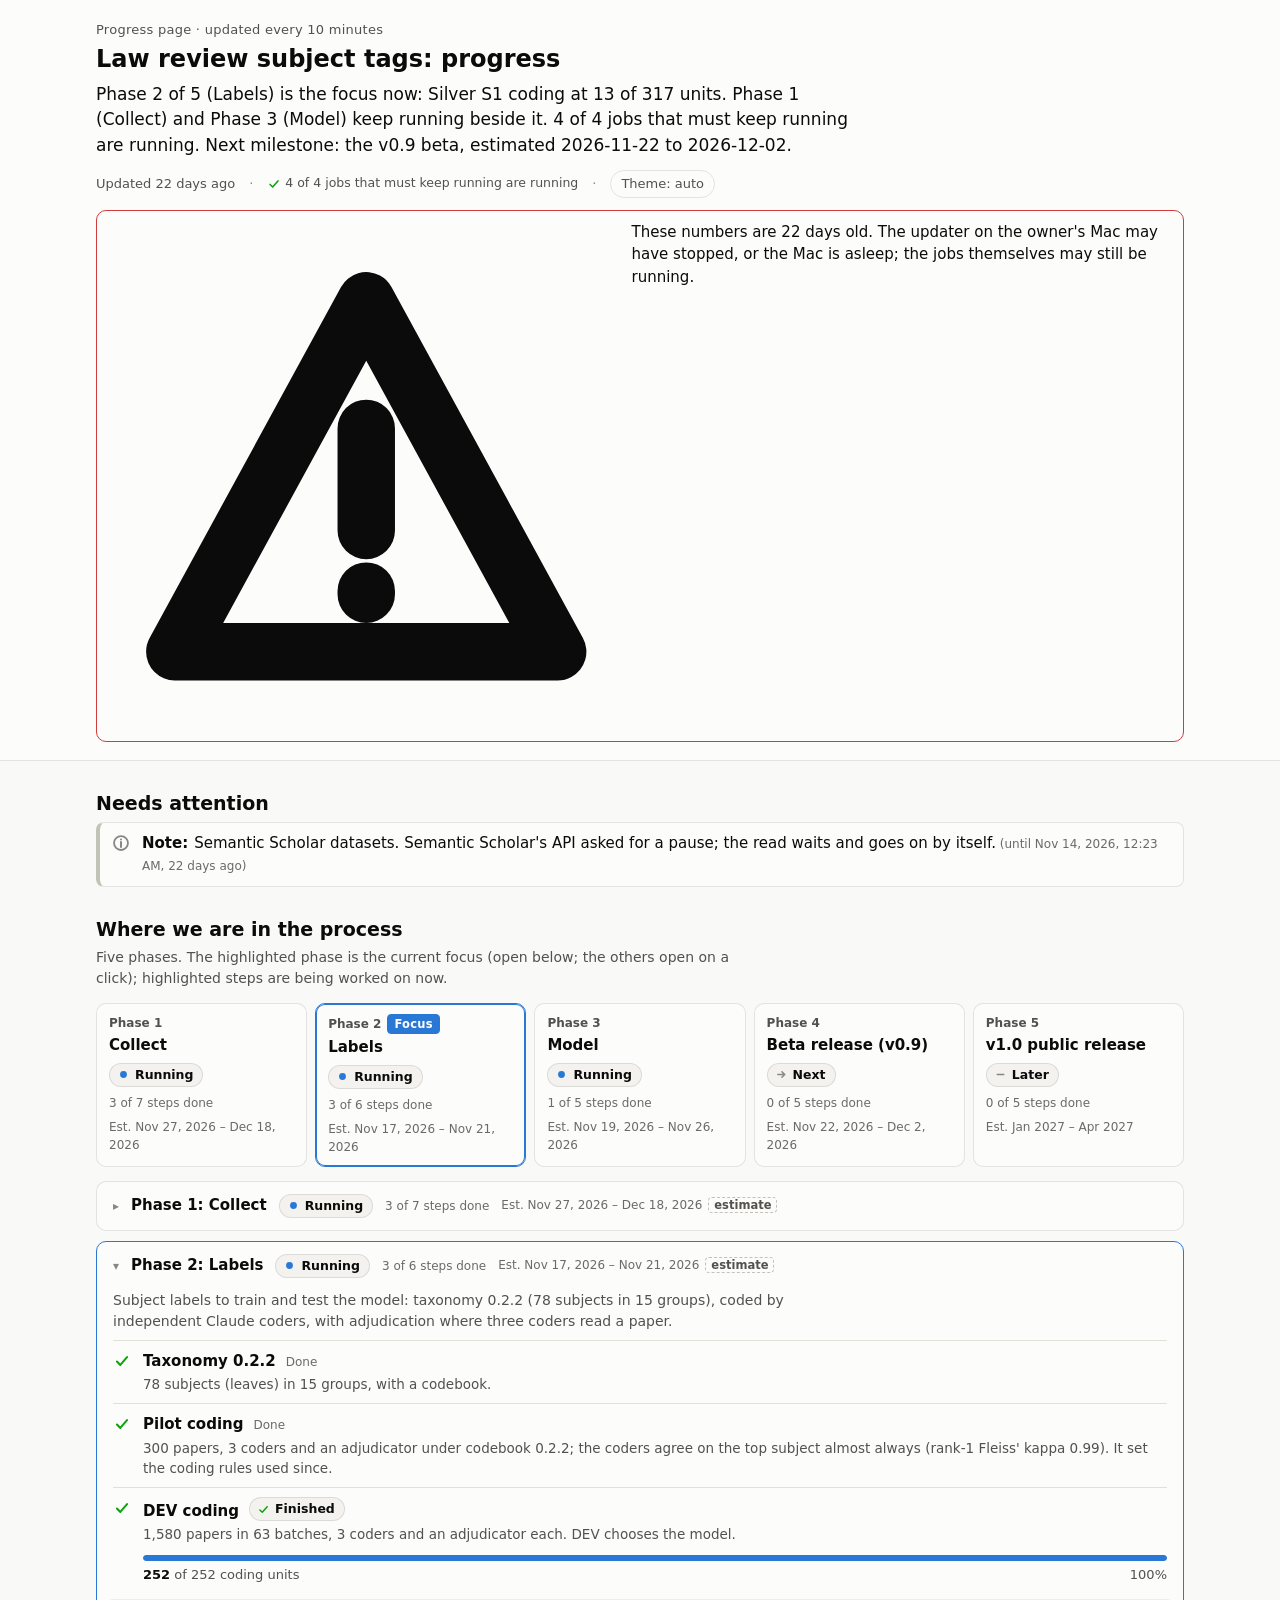
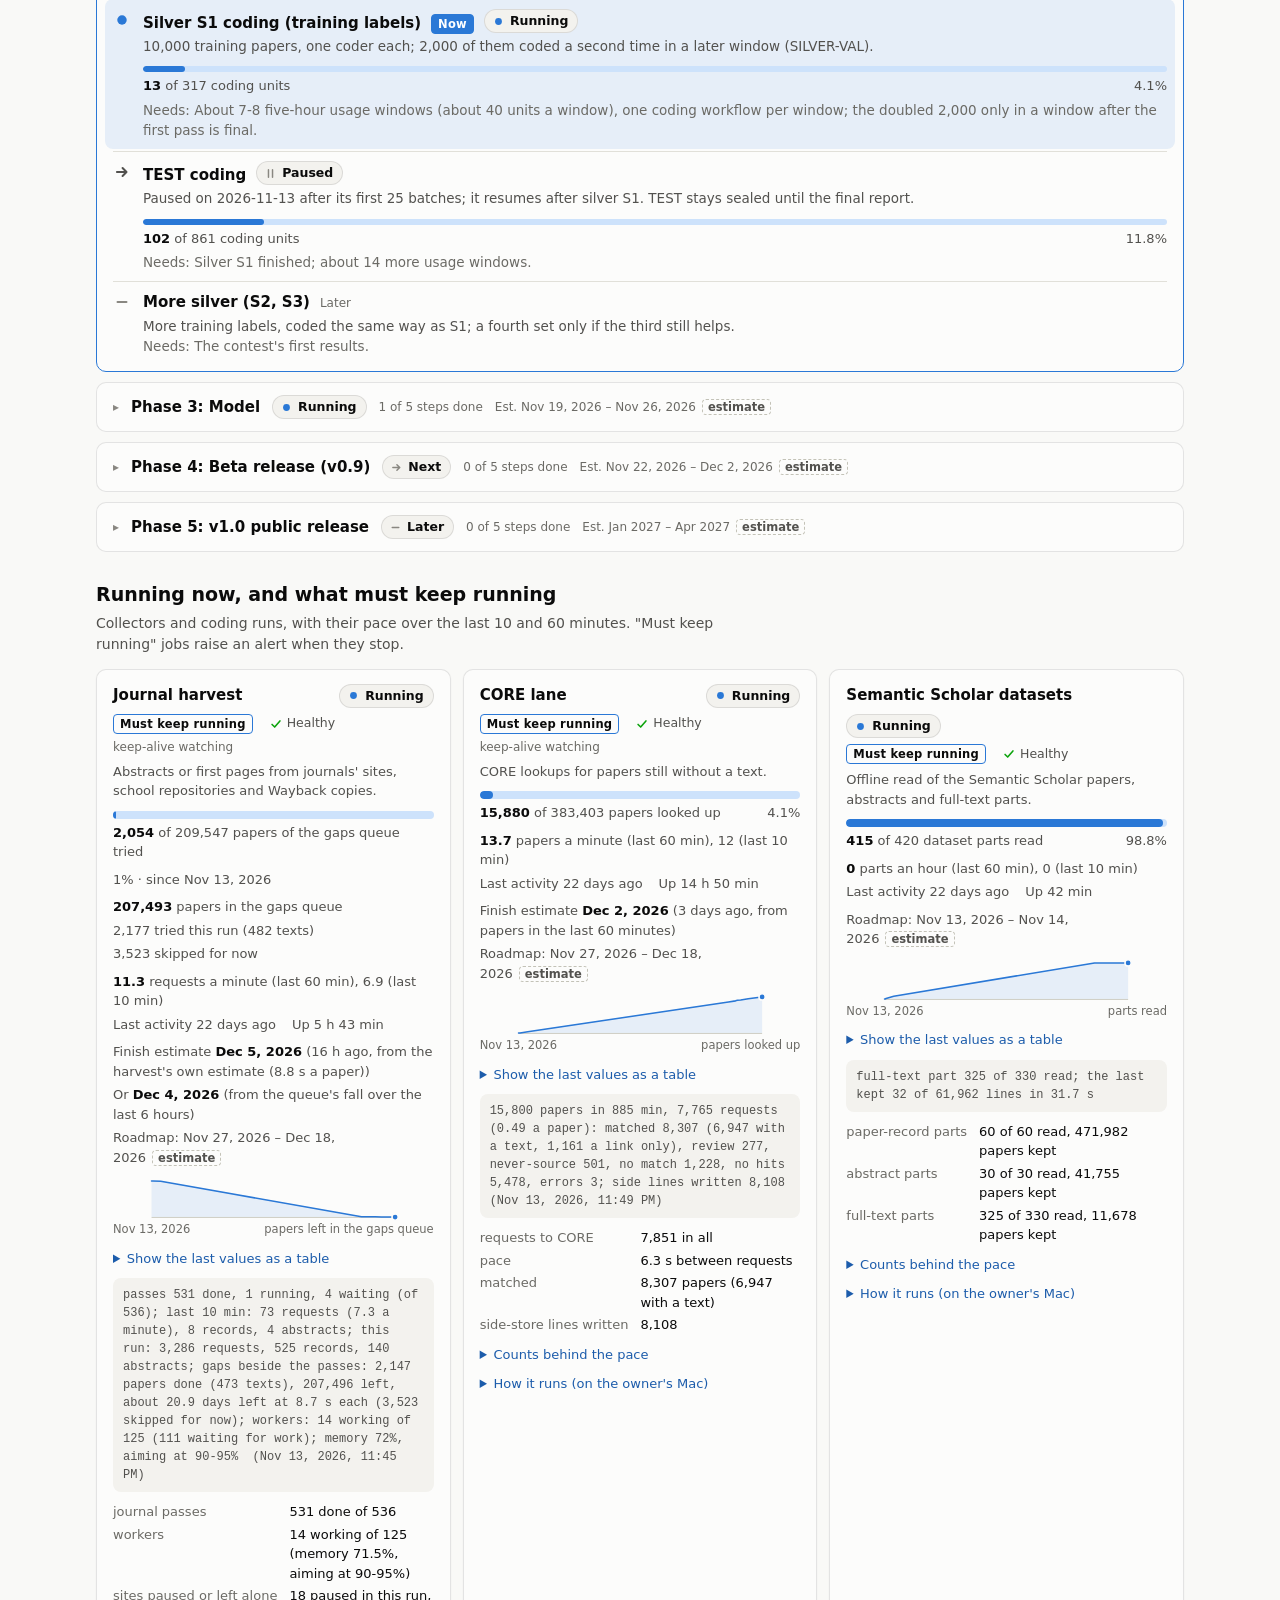
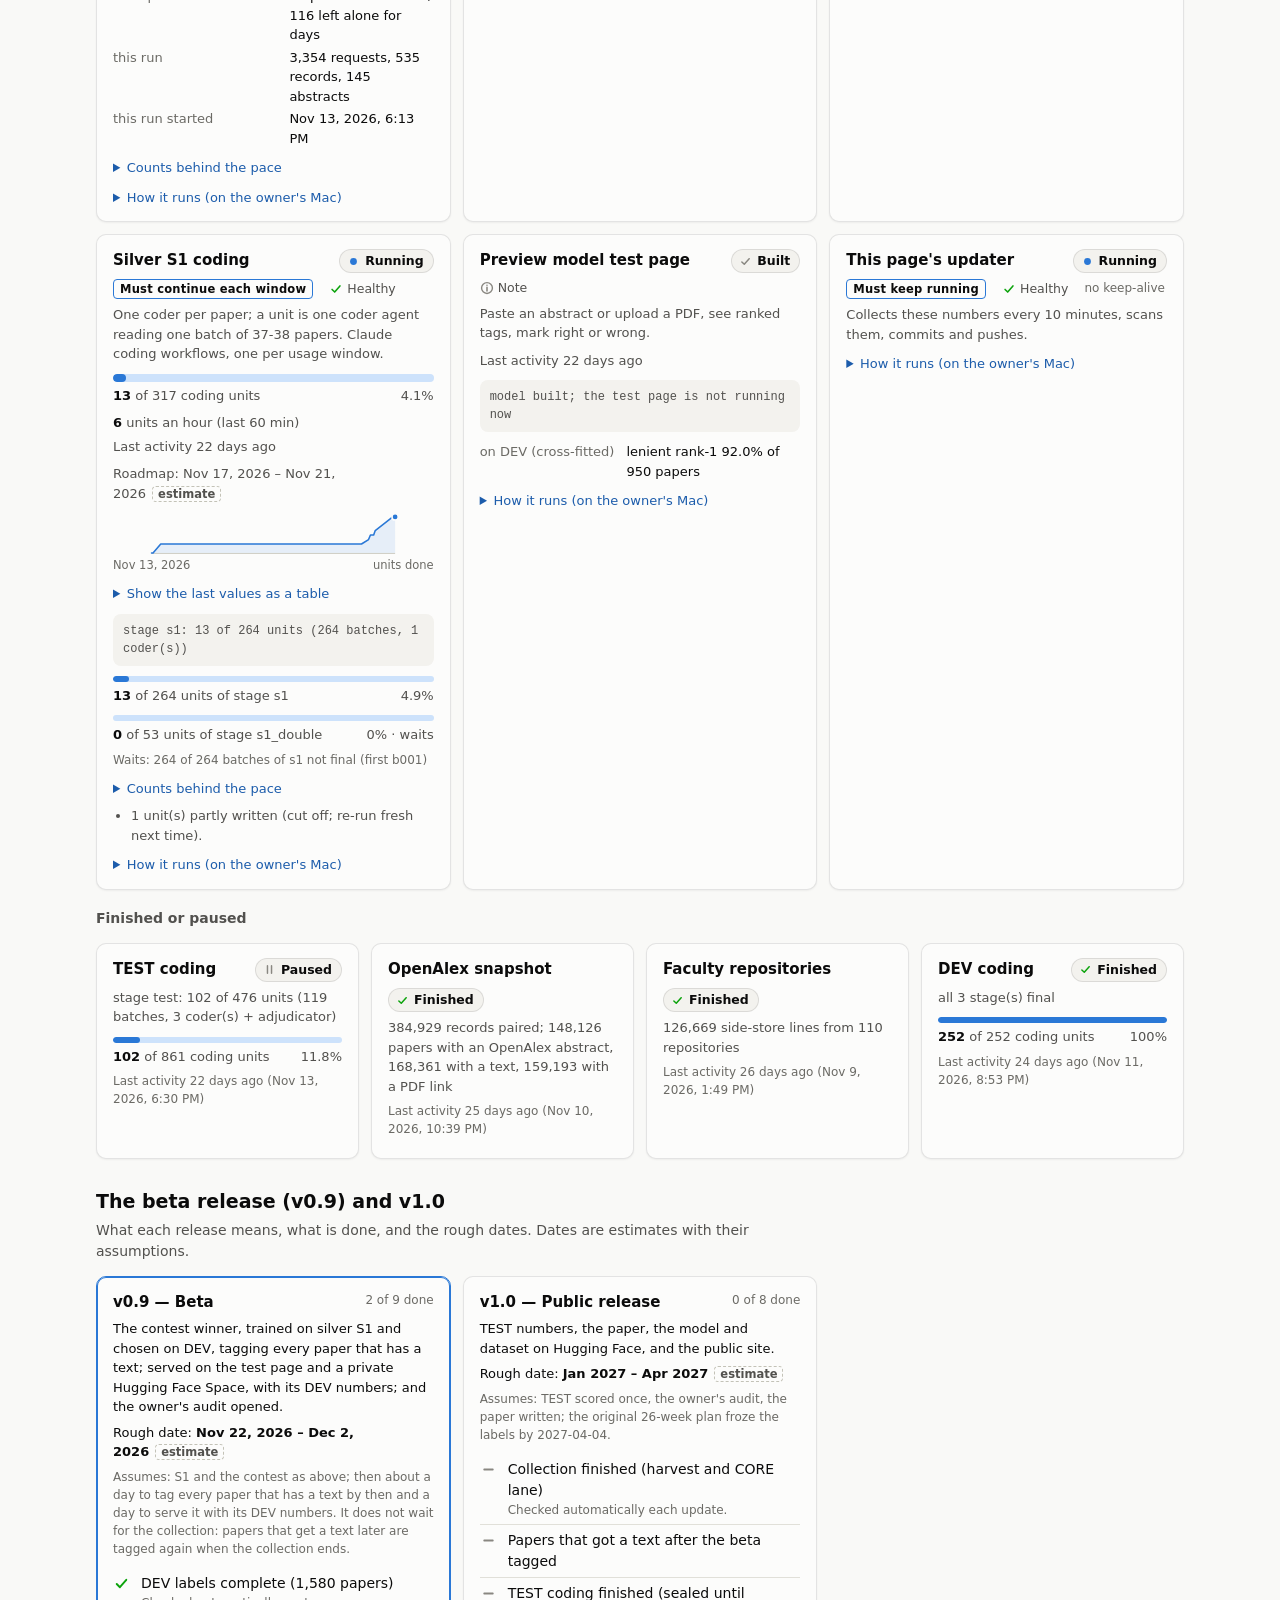
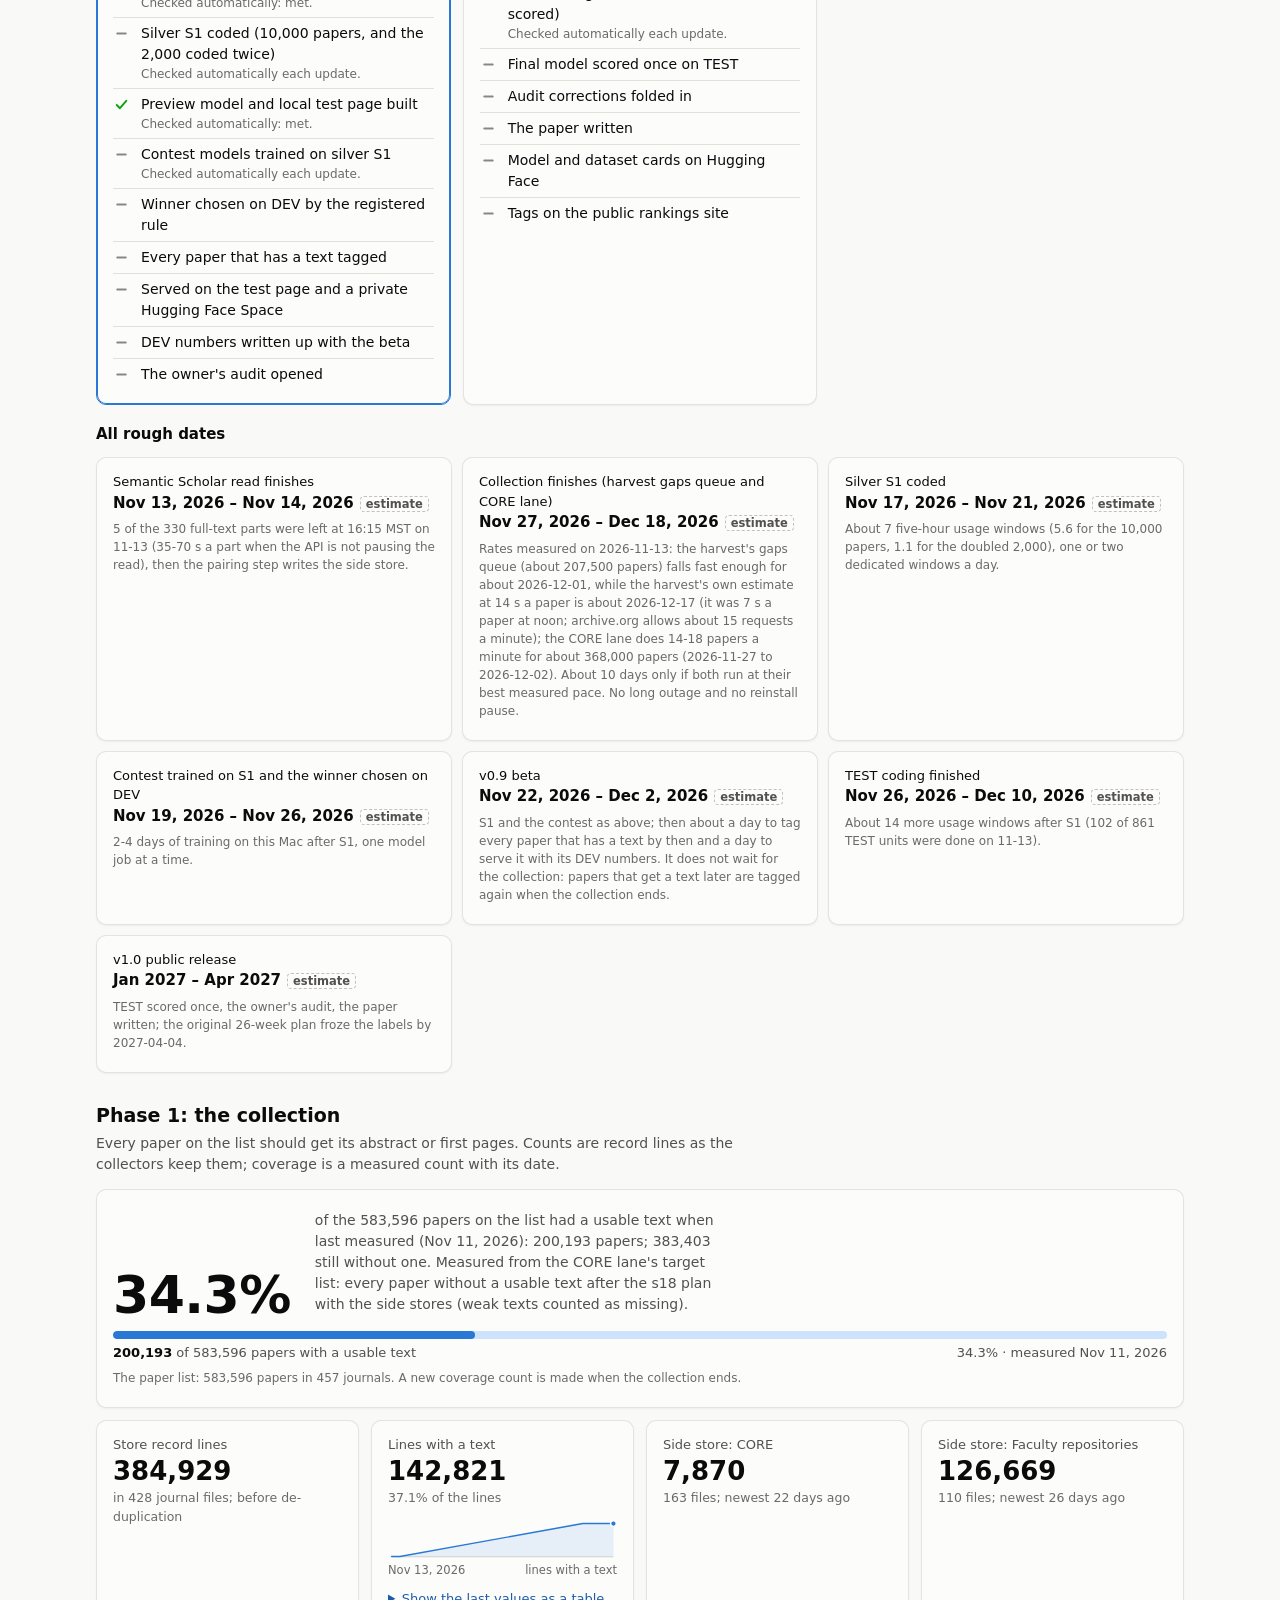
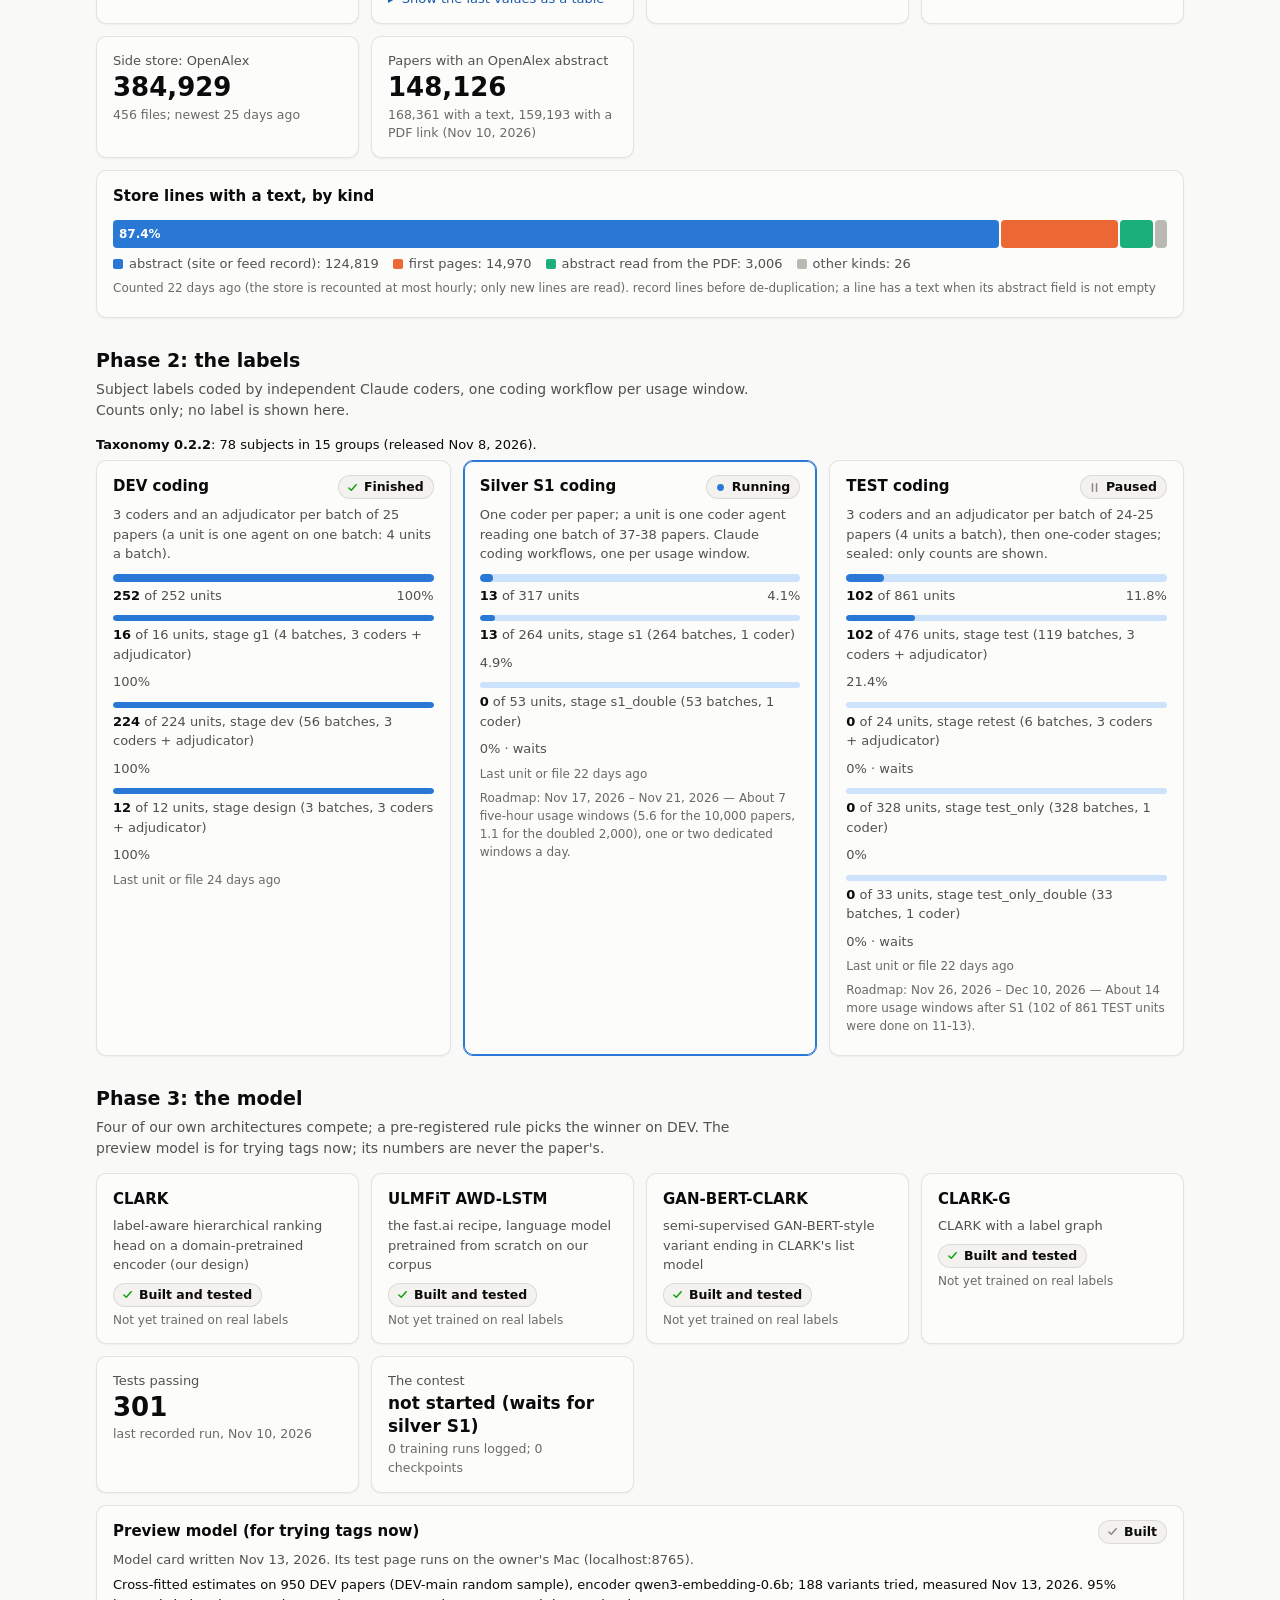
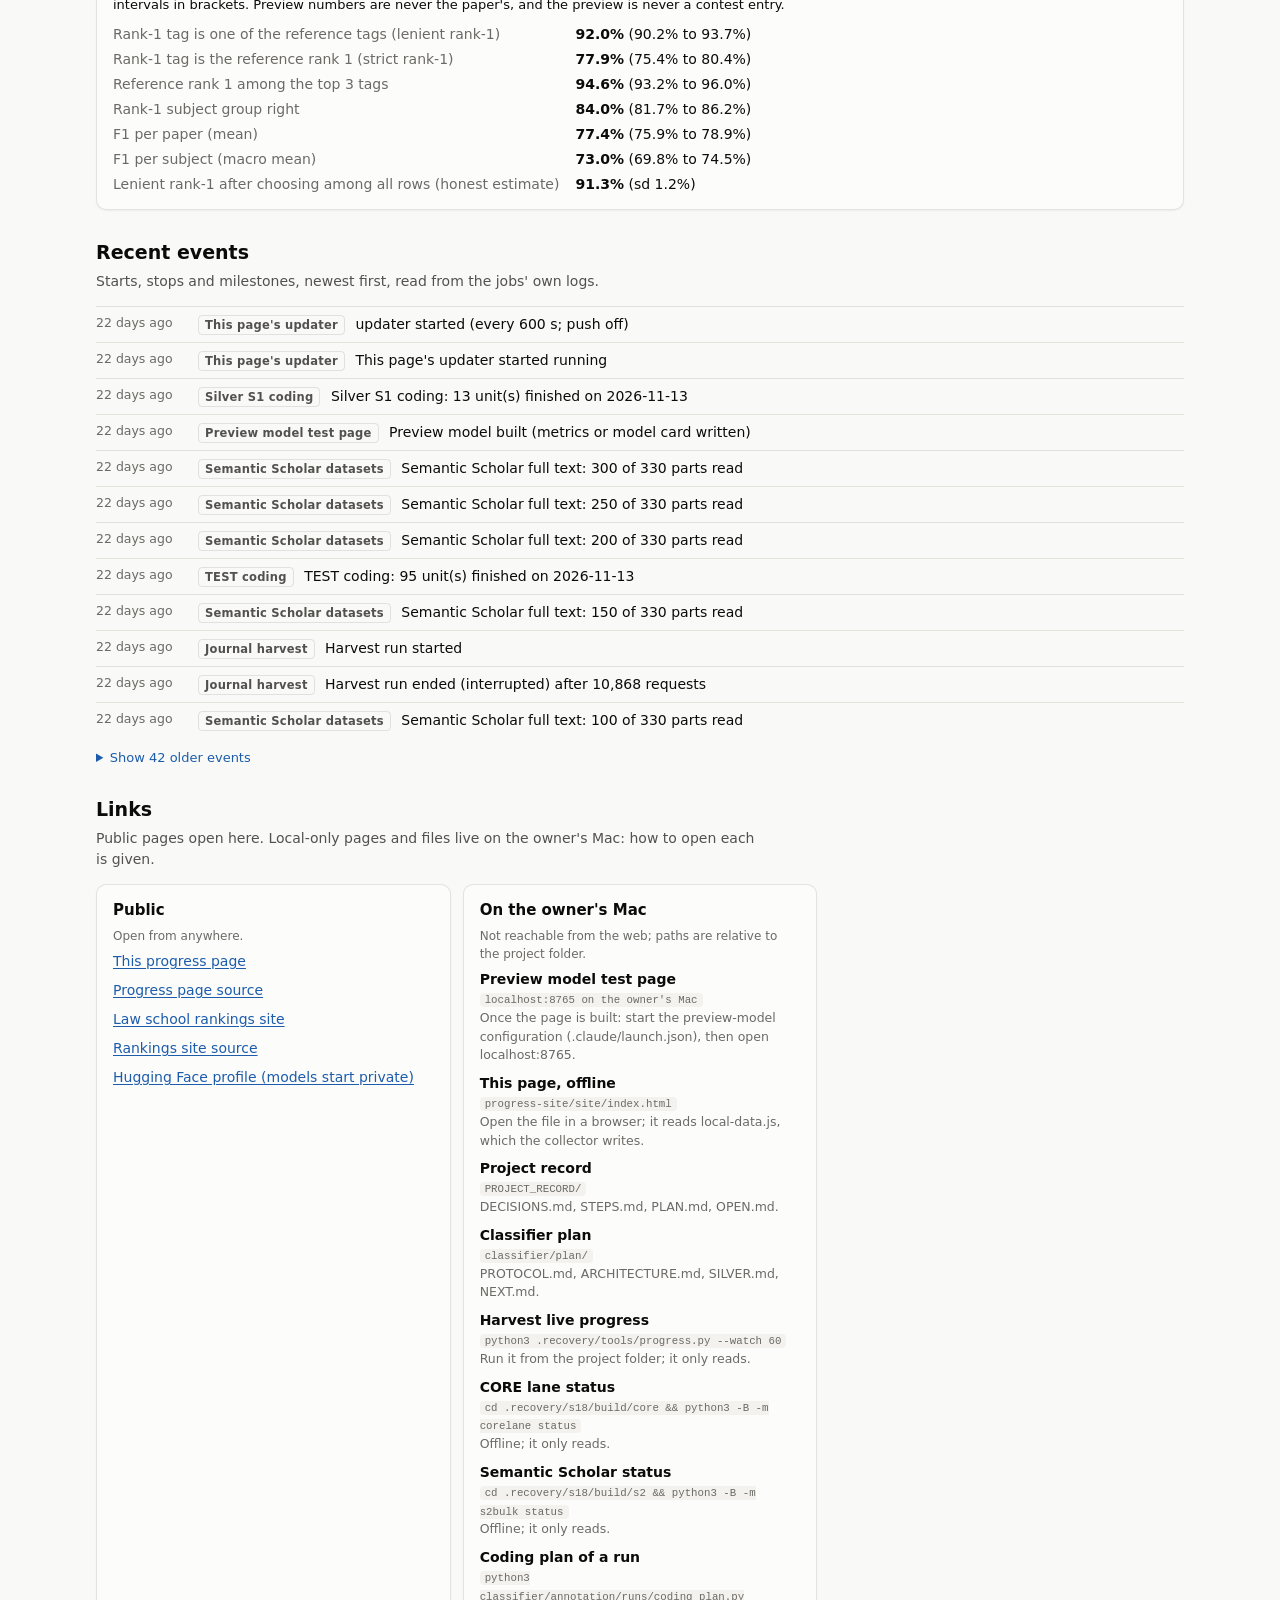
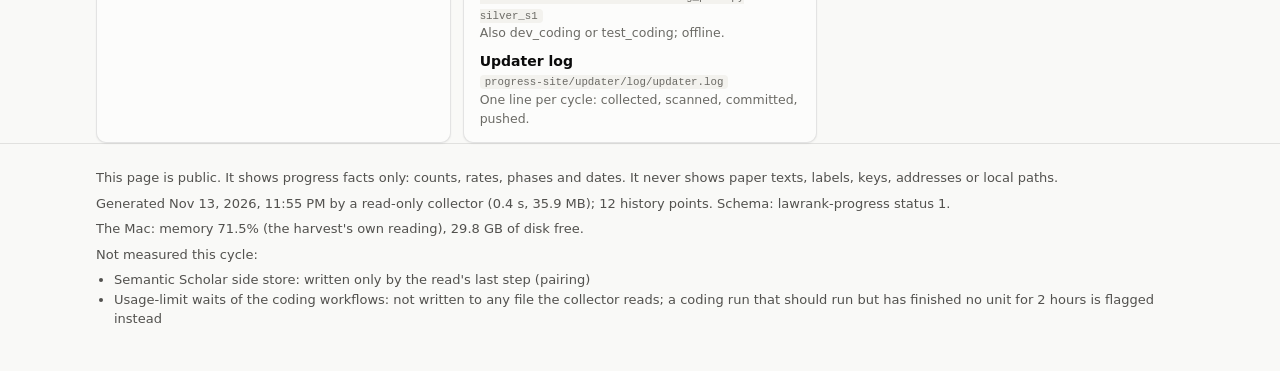
==== site/index.html @ 975ed30f "First version of the progress page" ====
<!doctype html>
<html lang="en">
<head>
<meta charset="utf-8">
<meta name="viewport" content="width=device-width, initial-scale=1">
<title>Law Tags Progress</title>
<meta name="description" content="Where the law review subject-tags project stands: phases, what is running, the beta plan. Updated every 10 minutes.">
<meta name="color-scheme" content="light dark">
<link rel="icon" href="data:image/svg+xml,%3Csvg xmlns='http://www.w3.org/2000/svg' viewBox='0 0 16 16'%3E%3Crect x='1' y='9' width='3' height='6' rx='1' fill='%232a78d6'/%3E%3Crect x='6.5' y='5' width='3' height='10' rx='1' fill='%232a78d6'/%3E%3Crect x='12' y='1' width='3' height='14' rx='1' fill='%232a78d6'/%3E%3C/svg%3E">
<link rel="stylesheet" href="style.css">
<script>
  try { var t = localStorage.getItem("progress-theme"); if (t === "light" || t === "dark") document.documentElement.setAttribute("data-theme", t); } catch (e) {}
</script>
</head>
<body>
<a class="skip" href="#main">Skip to the content</a>
<header class="top">
  <div class="wrap">
    <p class="kicker" id="kicker">Progress page</p>
    <h1 id="title">Law review subject tags: progress</h1>
    <p class="lead" id="headline" aria-live="polite">Loading the latest status&hellip;</p>
    <p class="meta">
      <span id="updated">Not loaded yet</span>
      <span class="sep" aria-hidden="true">&middot;</span>
      <span id="musts"></span>
      <span class="sep" aria-hidden="true">&middot;</span>
      <button type="button" class="theme-btn" id="theme" aria-label="Color theme: follows the system">Theme: auto</button>
    </p>
    <div id="banner" role="status"></div>
  </div>
</header>
<main id="main" class="wrap">
  <noscript><p class="banner warn">This page needs JavaScript to read status.json.</p></noscript>

  <section id="alerts-sec" aria-labelledby="h-alerts" hidden>
    <h2 id="h-alerts">Needs attention</h2>
    <ul class="alerts" id="alerts"></ul>
  </section>

  <section aria-labelledby="h-phases">
    <h2 id="h-phases">Where we are in the process</h2>
    <p class="sub">Five phases. The highlighted phase is the current focus (open below; the others open on a click); highlighted steps are being worked on now.</p>
    <ol class="stepper" id="stepper"></ol>
    <div class="phase-list" id="phases"></div>
  </section>

  <section aria-labelledby="h-running">
    <h2 id="h-running">Running now, and what must keep running</h2>
    <p class="sub">Collectors and coding runs, with their pace over the last 10 and 60 minutes. "Must keep running" jobs raise an alert when they stop.</p>
    <div class="grid" id="running"></div>
    <h3 class="sub" style="margin-top:18px">Finished or paused</h3>
    <div class="grid tight" id="resting"></div>
  </section>

  <section aria-labelledby="h-beta">
    <h2 id="h-beta">The beta release (v0.9) and v1.0</h2>
    <p class="sub">What each release means, what is done, and the rough dates. Dates are estimates with their assumptions.</p>
    <div id="beta"></div>
  </section>

  <section aria-labelledby="h-collection">
    <h2 id="h-collection">Phase 1: the collection</h2>
    <p class="sub">Every paper on the list should get its abstract or first pages. Counts are record lines as the collectors keep them; coverage is a measured count with its date.</p>
    <div id="collection"></div>
  </section>

  <section aria-labelledby="h-labels">
    <h2 id="h-labels">Phase 2: the labels</h2>
    <p class="sub">Subject labels coded by independent Claude coders, one coding workflow per usage window. Counts only; no label is shown here.</p>
    <div id="labels"></div>
  </section>

  <section aria-labelledby="h-model">
    <h2 id="h-model">Phase 3: the model</h2>
    <p class="sub">Four of our own architectures compete; a pre-registered rule picks the winner on DEV. The preview model is for trying tags now; its numbers are never the paper's.</p>
    <div id="model"></div>
  </section>

  <section aria-labelledby="h-events">
    <h2 id="h-events">Recent events</h2>
    <p class="sub">Starts, stops and milestones, newest first, read from the jobs' own logs.</p>
    <ol class="events" id="events"></ol>
    <div id="events-more"></div>
  </section>

  <section aria-labelledby="h-links">
    <h2 id="h-links">Links</h2>
    <p class="sub">Public pages open here. Local-only pages and files live on the owner's Mac: how to open each is given.</p>
    <div class="grid" id="links"></div>
  </section>
</main>
<footer>
  <div class="wrap" id="footer">
    <p>This page is public. It shows progress facts only: counts, rates, phases and dates. It never shows paper texts, labels, keys, addresses or local paths.</p>
  </div>
</footer>
<script src="app.js"></script>
</body>
</html>
---- site/style.css ----
/* Progress page. Colors are tokens; dark mode has its own steps (not a flip). No external fonts or CDNs. */
:root {
  color-scheme: light;
  --page: #f9f9f7;
  --surface: #fcfcfb;
  --surface-2: #f3f2ee;
  --ink: #0b0b0b;
  --ink-2: #52514e;
  --ink-3: #6b6a65;
  --muted: #898781;
  --grid: #e1e0d9;
  --axis: #c3c2b7;
  --border: rgba(11, 11, 11, 0.10);
  --accent: #2a78d6;
  --accent-ink: #1c5cab;
  --accent-wash: rgba(42, 120, 214, 0.10);
  --track: #cde2fb;
  --good: #0ca30c;
  --good-ink: #006300;
  --warning: #fab219;
  --warning-ink: #8a5a00;
  --serious: #ec835a;
  --critical: #d03b3b;
  --critical-ink: #b42323;
  --cat-1: #2a78d6;
  --cat-2: #eb6834;
  --cat-3: #1baf7a;
  --cat-other: #b9b8b1;
  --focus: #2a78d6;
  --shadow: 0 1px 2px rgba(11, 11, 11, 0.05);
  --radius: 10px;
  --mono: ui-monospace, SFMono-Regular, Menlo, Consolas, monospace;
  --sans: system-ui, -apple-system, "Segoe UI", Roboto, "Helvetica Neue", Arial, sans-serif;
}
@media (prefers-color-scheme: dark) {
  :root:not([data-theme="light"]) {
    color-scheme: dark;
    --page: #0d0d0d;
    --surface: #1a1a19;
    --surface-2: #222220;
    --ink: #f0efec;
    --ink-2: #c3c2b7;
    --ink-3: #a9a89f;
    --muted: #898781;
    --grid: #2c2c2a;
    --axis: #383835;
    --border: rgba(255, 255, 255, 0.10);
    --accent: #3987e5;
    --accent-ink: #86b6ef;
    --accent-wash: rgba(57, 135, 229, 0.14);
    --track: #0d366b;
    --good-ink: #0ca30c;
    --warning-ink: #fab219;
    --critical-ink: #e66767;
    --cat-1: #3987e5;
    --cat-2: #d95926;
    --cat-3: #199e70;
    --cat-other: #5c5b57;
    --focus: #86b6ef;
    --shadow: none;
  }
}
:root[data-theme="dark"] {
  color-scheme: dark;
  --page: #0d0d0d;
  --surface: #1a1a19;
  --surface-2: #222220;
  --ink: #f0efec;
  --ink-2: #c3c2b7;
  --ink-3: #a9a89f;
  --muted: #898781;
  --grid: #2c2c2a;
  --axis: #383835;
  --border: rgba(255, 255, 255, 0.10);
  --accent: #3987e5;
  --accent-ink: #86b6ef;
  --accent-wash: rgba(57, 135, 229, 0.14);
  --track: #0d366b;
  --good-ink: #0ca30c;
  --warning-ink: #fab219;
  --critical-ink: #e66767;
  --cat-1: #3987e5;
  --cat-2: #d95926;
  --cat-3: #199e70;
  --cat-other: #5c5b57;
  --focus: #86b6ef;
  --shadow: none;
}

* { box-sizing: border-box; }
html { -webkit-text-size-adjust: 100%; }
body {
  margin: 0;
  background: var(--page);
  color: var(--ink);
  font: 15px/1.5 var(--sans);
}
a { color: var(--accent-ink); text-underline-offset: 2px; }
a:focus-visible, button:focus-visible, summary:focus-visible, [tabindex]:focus-visible {
  outline: 2px solid var(--focus);
  outline-offset: 2px;
  border-radius: 4px;
}
code, .mono { font-family: var(--mono); font-size: 0.86em; }
.wrap { max-width: 1120px; margin: 0 auto; padding: 0 16px; }
.sr-only {
  position: absolute; width: 1px; height: 1px; padding: 0; margin: -1px; overflow: hidden;
  clip: rect(0, 0, 0, 0); white-space: nowrap; border: 0;
}
.skip { position: absolute; left: -999px; top: 8px; background: var(--surface); padding: 8px 12px; z-index: 10; }
.skip:focus { left: 16px; }

/* header */
.top { background: var(--surface); border-bottom: 1px solid var(--border); padding: 20px 0 18px; }
.kicker { margin: 0 0 4px; color: var(--ink-2); font-size: 13px; letter-spacing: 0.02em; }
h1 { margin: 0 0 8px; font-size: 24px; line-height: 1.25; font-weight: 650; }
.lead { margin: 0 0 12px; font-size: 17px; line-height: 1.5; color: var(--ink); max-width: 70ch; }
.meta { margin: 0; display: flex; flex-wrap: wrap; gap: 6px 14px; align-items: center; color: var(--ink-2);
  font-size: 13px; }
.meta .sep { color: var(--muted); }
.theme-btn {
  font: inherit; font-size: 13px; color: var(--ink-2); background: transparent; border: 1px solid var(--border);
  border-radius: 999px; padding: 3px 10px; cursor: pointer;
}
.theme-btn:hover { background: var(--surface-2); }

.banner { margin: 12px 0 0; padding: 10px 14px; border-radius: var(--radius); border: 1px solid var(--border);
  background: var(--surface); display: flex; gap: 10px; align-items: flex-start; }
.banner.critical { border-color: var(--critical); }
.banner.warn { border-color: var(--warning); }
.banner p { margin: 0; }

/* sections */
main { padding-bottom: 40px; }
section { margin-top: 28px; }
h2 { font-size: 19px; margin: 0 0 4px; font-weight: 650; }
.sub { margin: 0 0 14px; color: var(--ink-2); font-size: 14px; max-width: 75ch; }
h3 { font-size: 15px; margin: 0; font-weight: 600; }
.grid { display: grid; gap: 12px; grid-template-columns: repeat(auto-fill, minmax(min(100%, 320px), 1fr)); }
.grid.tight { grid-template-columns: repeat(auto-fill, minmax(min(100%, 230px), 1fr)); }
.card {
  background: var(--surface); border: 1px solid var(--border); border-radius: var(--radius); padding: 14px 16px;
  box-shadow: var(--shadow); min-width: 0;
}
.card.focus { border-color: var(--accent); box-shadow: 0 0 0 1px var(--accent) inset; }
.card-head { display: flex; justify-content: space-between; gap: 8px; align-items: flex-start; flex-wrap: wrap; }
.muted { color: var(--ink-2); }
.small { font-size: 13px; }
.tiny { font-size: 12px; color: var(--ink-3); }
p { margin: 6px 0; }

/* chips */
.chip {
  display: inline-flex; align-items: center; gap: 5px; border-radius: 999px; padding: 1px 9px 1px 7px;
  font-size: 12.5px; font-weight: 600; line-height: 20px; border: 1px solid var(--border); background: var(--surface-2);
  color: var(--ink); white-space: nowrap;
}
.chip svg { width: 13px; height: 13px; flex: none; }
.chip.s-running svg, .chip.s-serving svg, .chip.s-pairing svg { color: var(--accent); }
.chip.s-done svg, .chip.s-finished svg { color: var(--good); }
.chip.s-waiting svg, .chip.s-restarting svg { color: var(--warning); }
.chip.s-stopped svg { color: var(--critical); }
.chip.s-paused svg, .chip.s-idle svg, .chip.s-later svg, .chip.s-unknown svg, .chip.s-building svg,
.chip.s-built svg, .chip.s-next svg { color: var(--muted); }
.tag { display: inline-block; font-size: 11.5px; font-weight: 600; letter-spacing: 0.02em; color: var(--ink-2);
  border: 1px solid var(--border); border-radius: 4px; padding: 0 6px; line-height: 18px; white-space: nowrap; }
.tag.must { color: var(--ink); border-color: var(--accent); }
.tag.now { color: #fff; background: var(--accent); border-color: var(--accent); }
.health { display: inline-flex; align-items: center; gap: 4px; font-size: 12.5px; color: var(--ink-2); }
.health svg { width: 14px; height: 14px; }
.health.h-ok svg { color: var(--good); }
.health.h-warn svg { color: var(--warning); }
.health.h-critical svg { color: var(--critical); }
.health.h-info svg { color: var(--muted); }

/* phase stepper */
.stepper { list-style: none; margin: 0 0 14px; padding: 0; display: grid; gap: 8px;
  grid-template-columns: repeat(5, minmax(0, 1fr)); }
.stepper li {
  background: var(--surface); border: 1px solid var(--border); border-radius: var(--radius); padding: 10px 12px;
  min-width: 0; position: relative;
}
.stepper li.is-focus { border-color: var(--accent); box-shadow: 0 0 0 1px var(--accent) inset; }
.stepper .num { font-size: 12px; color: var(--ink-2); font-weight: 600; }
.stepper .name { font-weight: 650; margin: 2px 0 6px; overflow-wrap: anywhere; }
.stepper .when { font-size: 12px; color: var(--ink-3); margin-top: 6px; }
.phase-list { display: grid; gap: 10px; }
details.phase { background: var(--surface); border: 1px solid var(--border); border-radius: var(--radius); }
details.phase[open] { padding-bottom: 6px; }
details.phase > summary {
  cursor: pointer; padding: 12px 16px; list-style: none; display: flex; flex-wrap: wrap; gap: 6px 12px;
  align-items: center;
}
details.phase > summary::-webkit-details-marker { display: none; }
details.phase > summary::before { content: "\25B8"; color: var(--muted); font-size: 12px; }
details.phase[open] > summary::before { content: "\25BE"; }
details.phase.is-focus { border-color: var(--accent); }
.phase-goal { margin: 0 16px 8px; color: var(--ink-2); font-size: 14px; max-width: 80ch; }
.steps { list-style: none; margin: 0; padding: 0 16px; }
.steps li { display: grid; grid-template-columns: 22px minmax(0, 1fr); gap: 2px 8px; padding: 9px 0;
  border-top: 1px solid var(--grid); }
.steps li.current { background: var(--accent-wash); border-radius: 8px; padding-left: 8px; padding-right: 8px;
  margin: 2px -8px; border-top-color: transparent; }
.steps .sicon { width: 18px; height: 18px; margin-top: 2px; }
.steps .sicon.st-done { color: var(--good); }
.steps .sicon.st-running { color: var(--accent); }
.steps .sicon.st-next { color: var(--ink-2); }
.steps .sicon.st-later { color: var(--muted); }
.step-title { display: flex; flex-wrap: wrap; gap: 6px 10px; align-items: baseline; }
.step-title strong { font-weight: 600; }
.step-body { grid-column: 2; font-size: 13.5px; color: var(--ink-2); }
.step-body .needs { color: var(--ink-3); }

/* meters */
.meter { margin: 10px 0 4px; }
.meter .bar { height: 8px; border-radius: 999px; background: var(--track); overflow: hidden; }
.meter .fill { height: 100%; border-radius: 999px; background: var(--accent); min-width: 0; }
.meter.small-bar .bar { height: 6px; }
.meter .label { display: flex; justify-content: space-between; gap: 8px; flex-wrap: wrap; font-size: 13px;
  color: var(--ink-2); margin-top: 4px; }
.meter .label b { color: var(--ink); font-weight: 600; }
.figs { display: flex; flex-wrap: wrap; gap: 4px 16px; margin: 8px 0 0; font-size: 13px; color: var(--ink-2); }
.figs b { color: var(--ink); font-weight: 600; }
.statusline {
  margin: 10px 0 0; padding: 8px 10px; background: var(--surface-2); border-radius: 8px; font-family: var(--mono);
  font-size: 12px; color: var(--ink-2); white-space: pre-wrap; overflow-wrap: anywhere;
}
dl.kv { display: grid; grid-template-columns: minmax(0, max-content) minmax(40%, 1fr); gap: 3px 12px; margin: 10px 0 0;
  font-size: 13px; }
dl.kv.metrics { font-size: 14px; gap: 4px 16px; font-variant-numeric: tabular-nums; }
dl.kv dt { color: var(--ink-3); }
dl.kv dd { margin: 0; color: var(--ink); overflow-wrap: anywhere; }
details.more { margin-top: 10px; font-size: 13px; }
details.more > summary { cursor: pointer; color: var(--accent-ink); }
.notes { margin: 8px 0 0; padding-left: 18px; font-size: 13px; color: var(--ink-2); }

/* sparkline */
.spark-wrap { position: relative; margin-top: 10px; }
.spark { display: block; width: 100%; height: 44px; overflow: visible; }
.spark .line { fill: none; stroke: var(--accent); stroke-width: 2; stroke-linejoin: round; stroke-linecap: round; }
.spark .area { fill: var(--accent-wash); stroke: none; }
.spark .base { stroke: var(--axis); stroke-width: 1; }
.spark .dot { fill: var(--accent); stroke: var(--surface); stroke-width: 2; }
.spark .cross { stroke: var(--muted); stroke-width: 1; }
.spark-cap { display: flex; justify-content: space-between; font-size: 11.5px; color: var(--ink-3); }
.tip {
  position: absolute; top: -6px; transform: translate(-50%, -100%); pointer-events: none; background: var(--ink);
  color: var(--page); font-size: 12px; padding: 4px 8px; border-radius: 6px; white-space: nowrap; z-index: 5;
}
.tip b { font-weight: 650; }
table.history { width: 100%; border-collapse: collapse; font-size: 12.5px; margin-top: 6px;
  font-variant-numeric: tabular-nums; }
table.history th, table.history td { text-align: left; padding: 3px 6px; border-bottom: 1px solid var(--grid); }
table.history td.n { text-align: right; }

/* tiles and hero */
.hero { display: flex; flex-wrap: wrap; gap: 8px 24px; align-items: flex-end; }
.hero .big { font-size: 52px; line-height: 1; font-weight: 650; letter-spacing: -0.01em; }
.hero .cap { max-width: 46ch; color: var(--ink-2); font-size: 14px; }
.tile .label { font-size: 13px; color: var(--ink-2); }
.tile .value { font-size: 26px; font-weight: 650; line-height: 1.2; margin-top: 2px; }
.tile .foot { font-size: 12.5px; color: var(--ink-3); margin-top: 2px; }
.seg { display: flex; gap: 2px; height: 28px; margin: 12px 0 6px; }
.seg .part { border-radius: 4px; min-width: 2px; position: relative; display: flex; align-items: center;
  padding: 0 6px; font-size: 12px; font-weight: 600; color: #fff; overflow: hidden; white-space: nowrap; }
.legend { list-style: none; margin: 4px 0 0; padding: 0; display: flex; flex-wrap: wrap; gap: 4px 14px;
  font-size: 13px; color: var(--ink-2); }
.legend .sw { display: inline-block; width: 10px; height: 10px; border-radius: 2px; margin-right: 6px;
  vertical-align: -1px; }

/* checklist, estimates */
ul.check { list-style: none; margin: 10px 0 0; padding: 0; }
ul.check li { display: grid; grid-template-columns: 20px minmax(0, 1fr); gap: 8px; padding: 5px 0;
  border-top: 1px solid var(--grid); font-size: 14px; }
ul.check li:first-child { border-top: 0; }
ul.check svg { width: 17px; height: 17px; margin-top: 2px; }
ul.check .ok svg { color: var(--good); }
ul.check .todo svg { color: var(--muted); }
ul.check .auto { font-size: 12px; color: var(--ink-3); }
.est { display: grid; gap: 10px; grid-template-columns: repeat(auto-fill, minmax(min(100%, 300px), 1fr)); }
.est .range { font-weight: 650; }
.est-badge { font-size: 11.5px; font-weight: 600; color: var(--ink-2); border: 1px dashed var(--axis);
  border-radius: 4px; padding: 0 5px; margin-left: 6px; }

/* alerts, events, links */
ul.alerts { list-style: none; margin: 0; padding: 0; display: grid; gap: 8px; }
ul.alerts li { display: grid; grid-template-columns: 20px minmax(0, 1fr); gap: 10px; background: var(--surface);
  border: 1px solid var(--border); border-left-width: 4px; border-radius: 8px; padding: 9px 12px; }
ul.alerts li.critical { border-left-color: var(--critical); }
ul.alerts li.warn { border-left-color: var(--warning); }
ul.alerts li.info { border-left-color: var(--axis); }
ul.alerts svg { width: 18px; height: 18px; margin-top: 2px; }
ul.alerts li.critical svg { color: var(--critical); }
ul.alerts li.warn svg { color: var(--warning); }
ul.alerts li.info svg { color: var(--muted); }
.sev { font-weight: 650; margin-right: 6px; }
ol.events { list-style: none; margin: 0; padding: 0; }
ol.events li { display: grid; grid-template-columns: 92px minmax(0, 1fr); gap: 10px; padding: 7px 0;
  border-top: 1px solid var(--grid); font-size: 14px; }
ol.events time { color: var(--ink-3); font-size: 12.5px; font-variant-numeric: tabular-nums; }
ol.events .job { font-size: 11.5px; color: var(--ink-2); margin-right: 6px; }
ul.links { list-style: none; margin: 0; padding: 0; display: grid; gap: 8px; }
ul.links li { font-size: 14px; }
ul.links .how { display: block; font-size: 12.5px; color: var(--ink-3); }
ul.links code { background: var(--surface-2); padding: 1px 5px; border-radius: 4px; overflow-wrap: anywhere; }
footer { border-top: 1px solid var(--border); padding: 18px 0 36px; color: var(--ink-2); font-size: 13px; }
footer ul { margin: 6px 0; padding-left: 18px; }
.empty { color: var(--ink-3); font-size: 14px; }
.loading { opacity: 0.6; }

@media (max-width: 860px) {
  .stepper { grid-template-columns: repeat(auto-fill, minmax(min(100%, 150px), 1fr)); }
}
@media (max-width: 520px) {
  body { font-size: 14.5px; }
  h1 { font-size: 21px; }
  .lead { font-size: 16px; }
  .hero .big { font-size: 44px; }
  ol.events li { grid-template-columns: minmax(0, 1fr); gap: 0; }
  .card { padding: 12px 13px; }
}
@media (prefers-reduced-motion: no-preference) {
  .pulse { animation: pulse 2.4s ease-in-out infinite; transform-origin: center; }
  @keyframes pulse { 0%, 100% { opacity: 1; } 50% { opacity: 0.45; } }
}
@media (forced-colors: active) {
  .meter .fill, .seg .part { background: Highlight; }
  .meter .bar { border: 1px solid CanvasText; }
}
.tile .value.text { font-size: 17px; font-weight: 600; line-height: 1.35; }
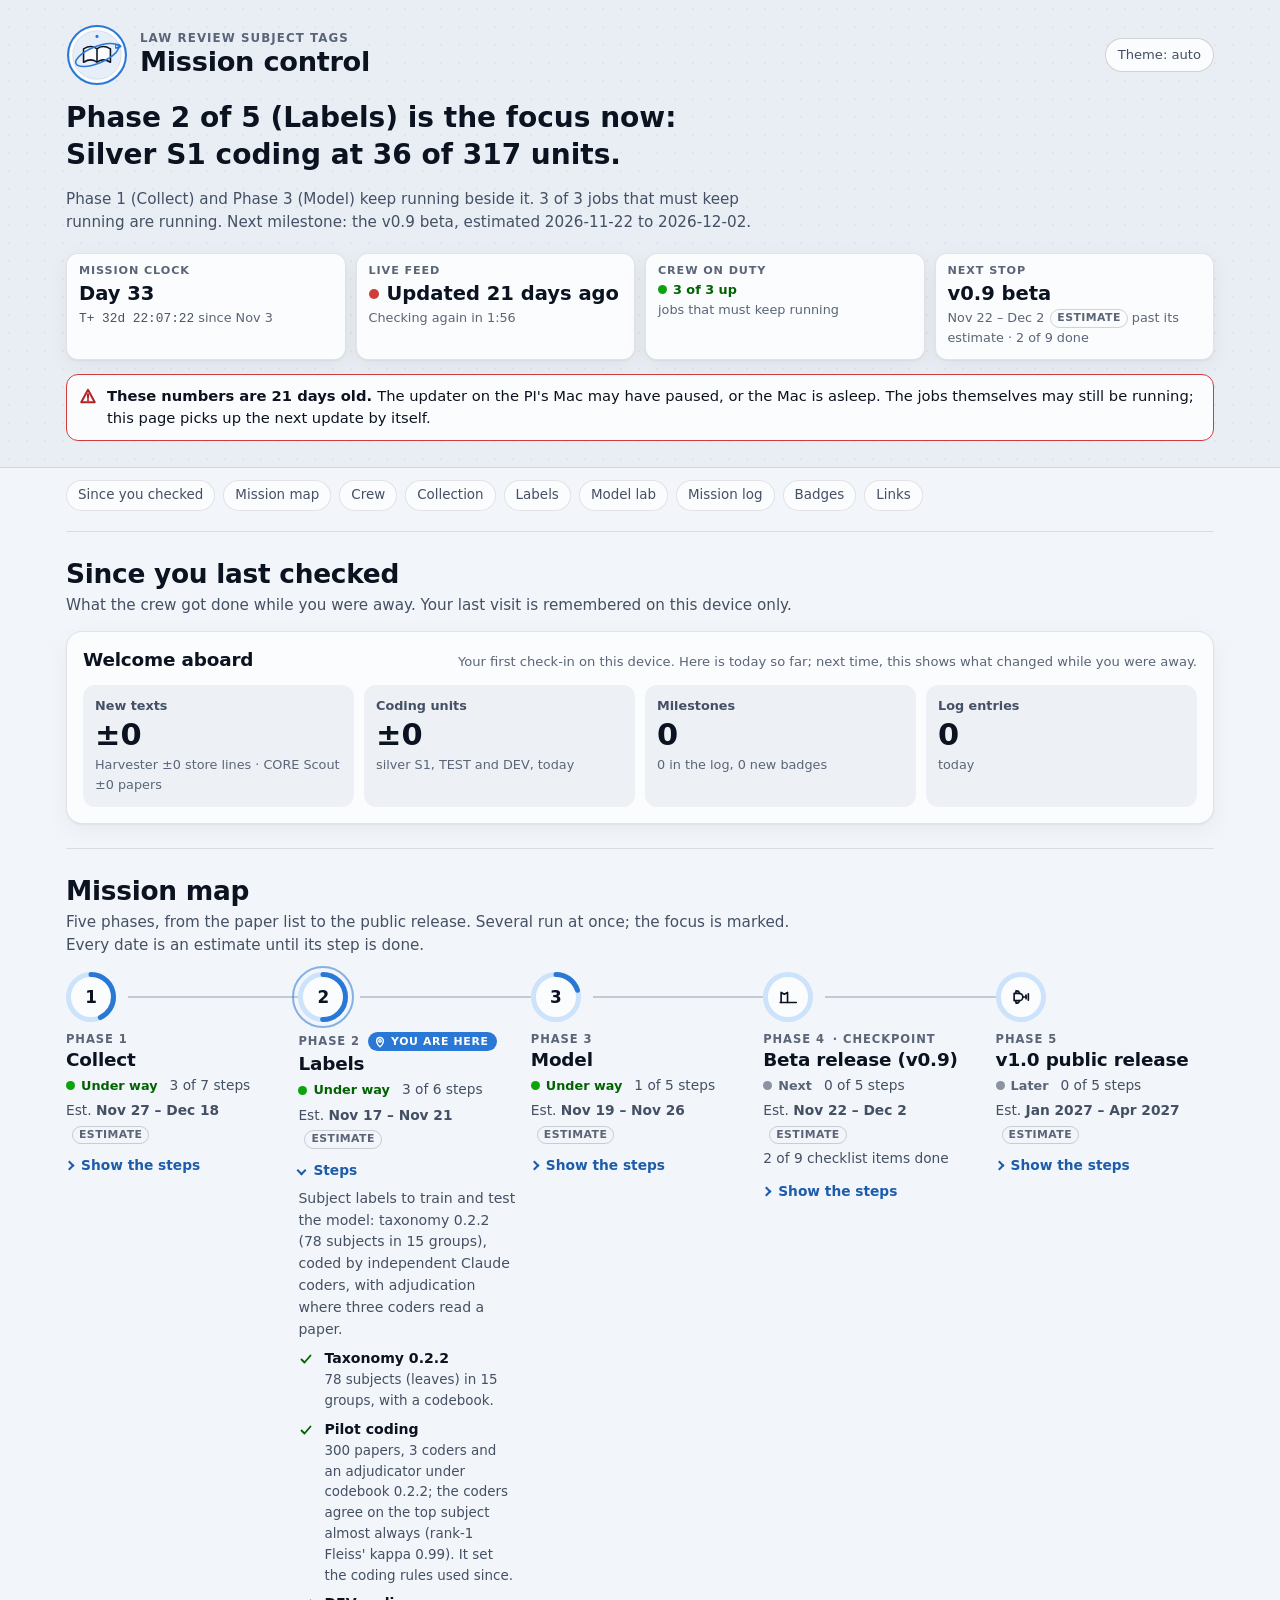
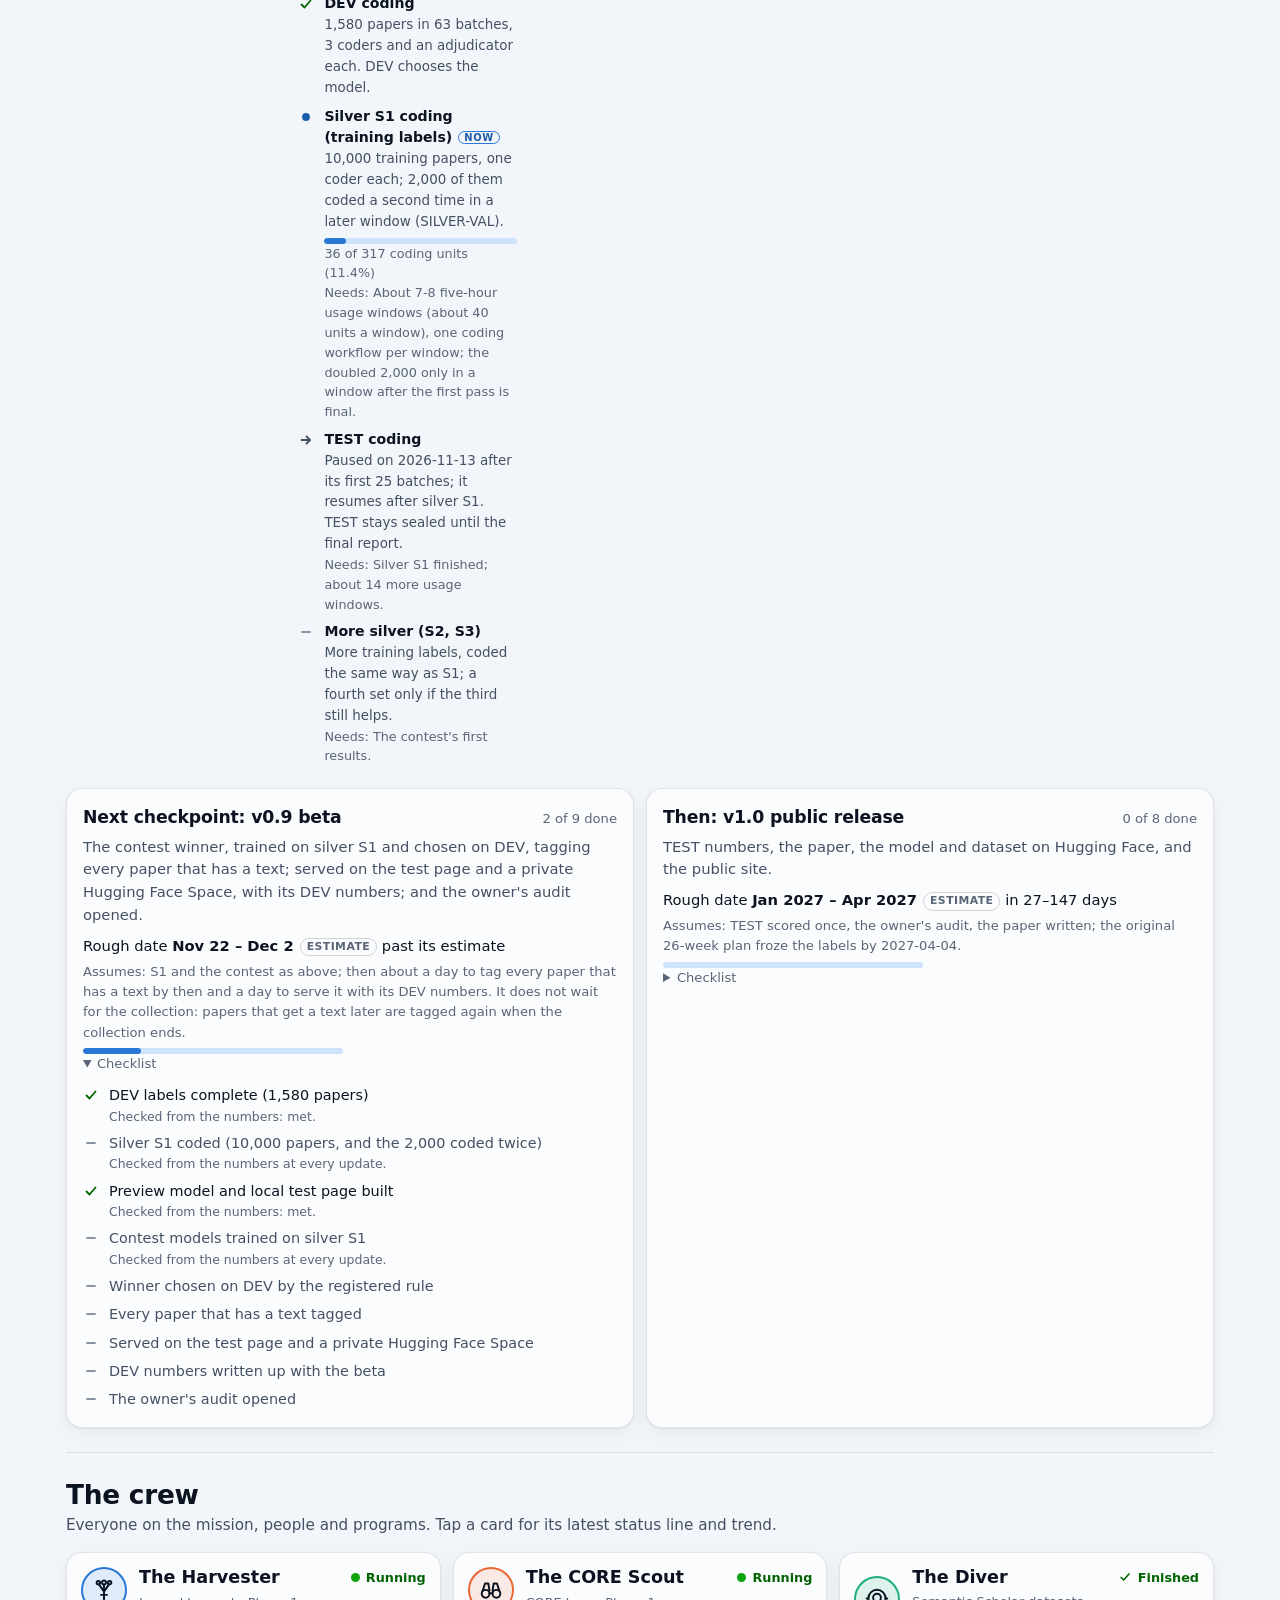
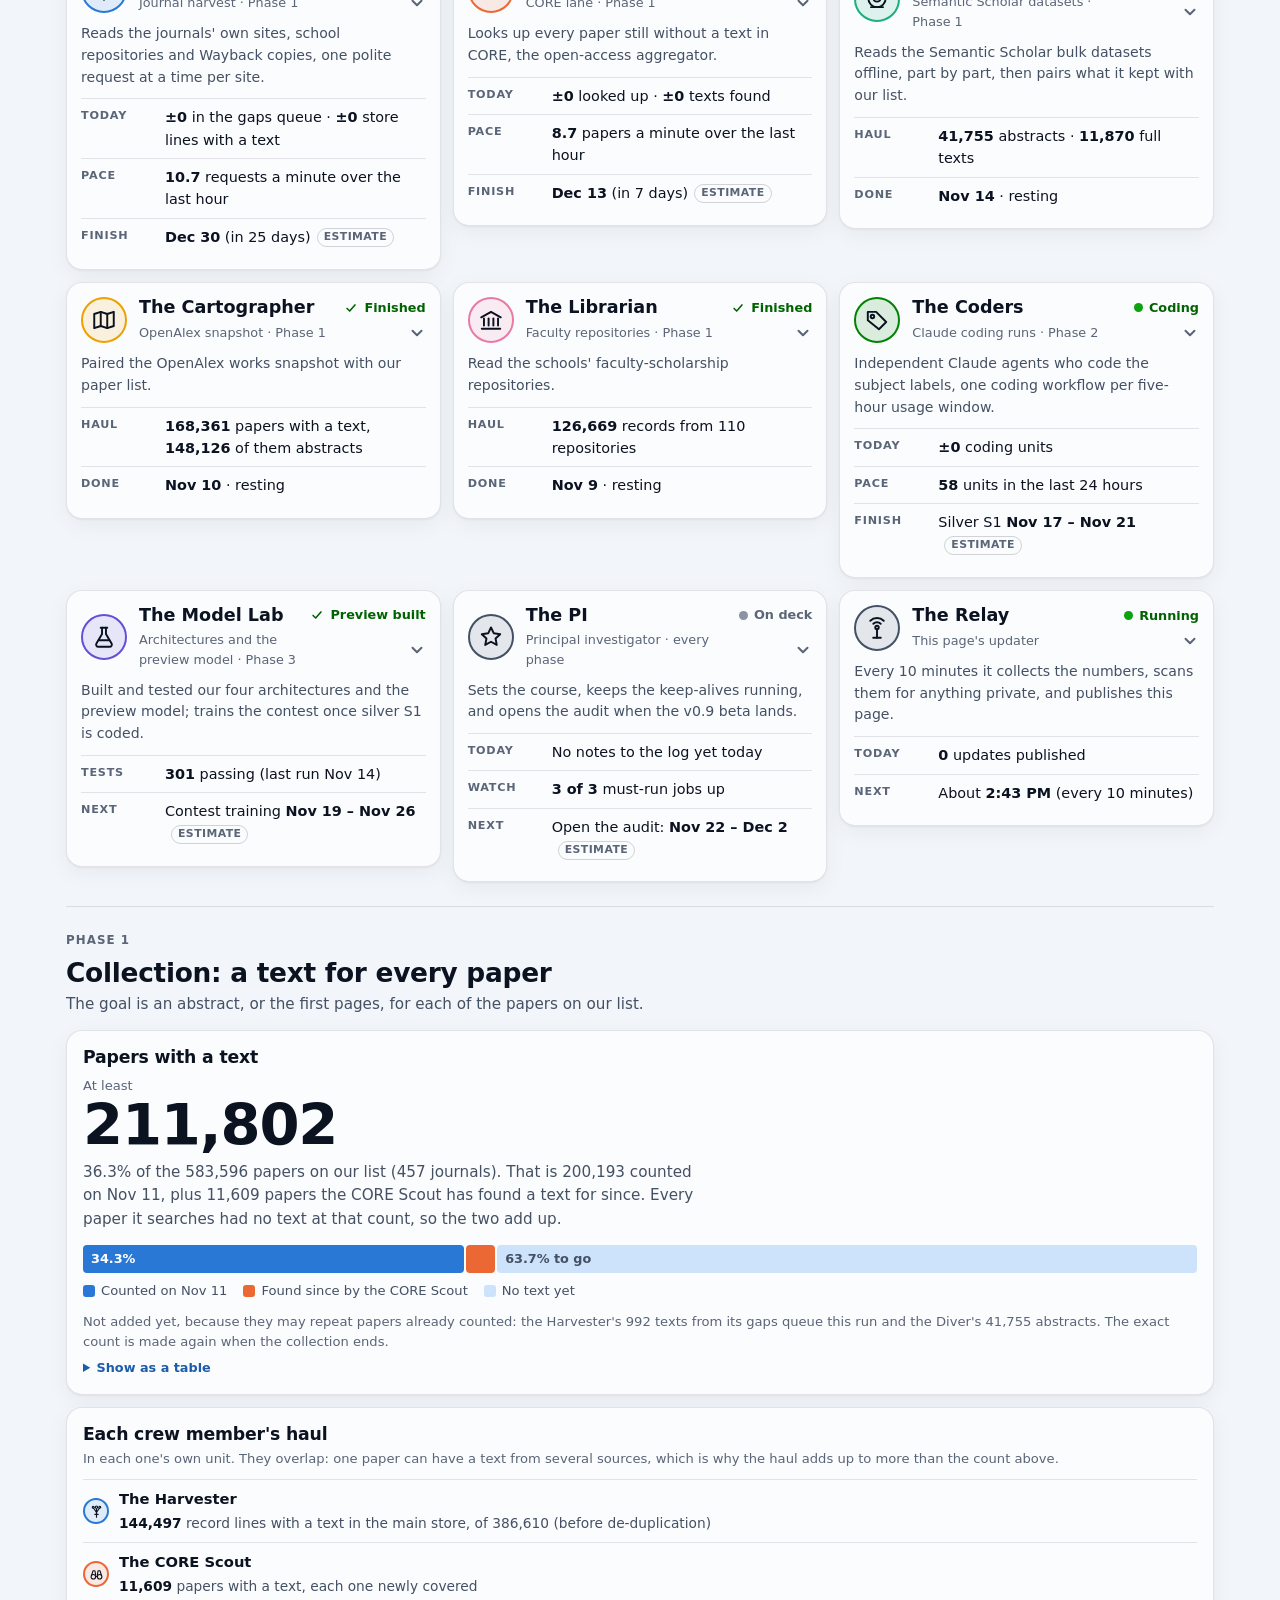
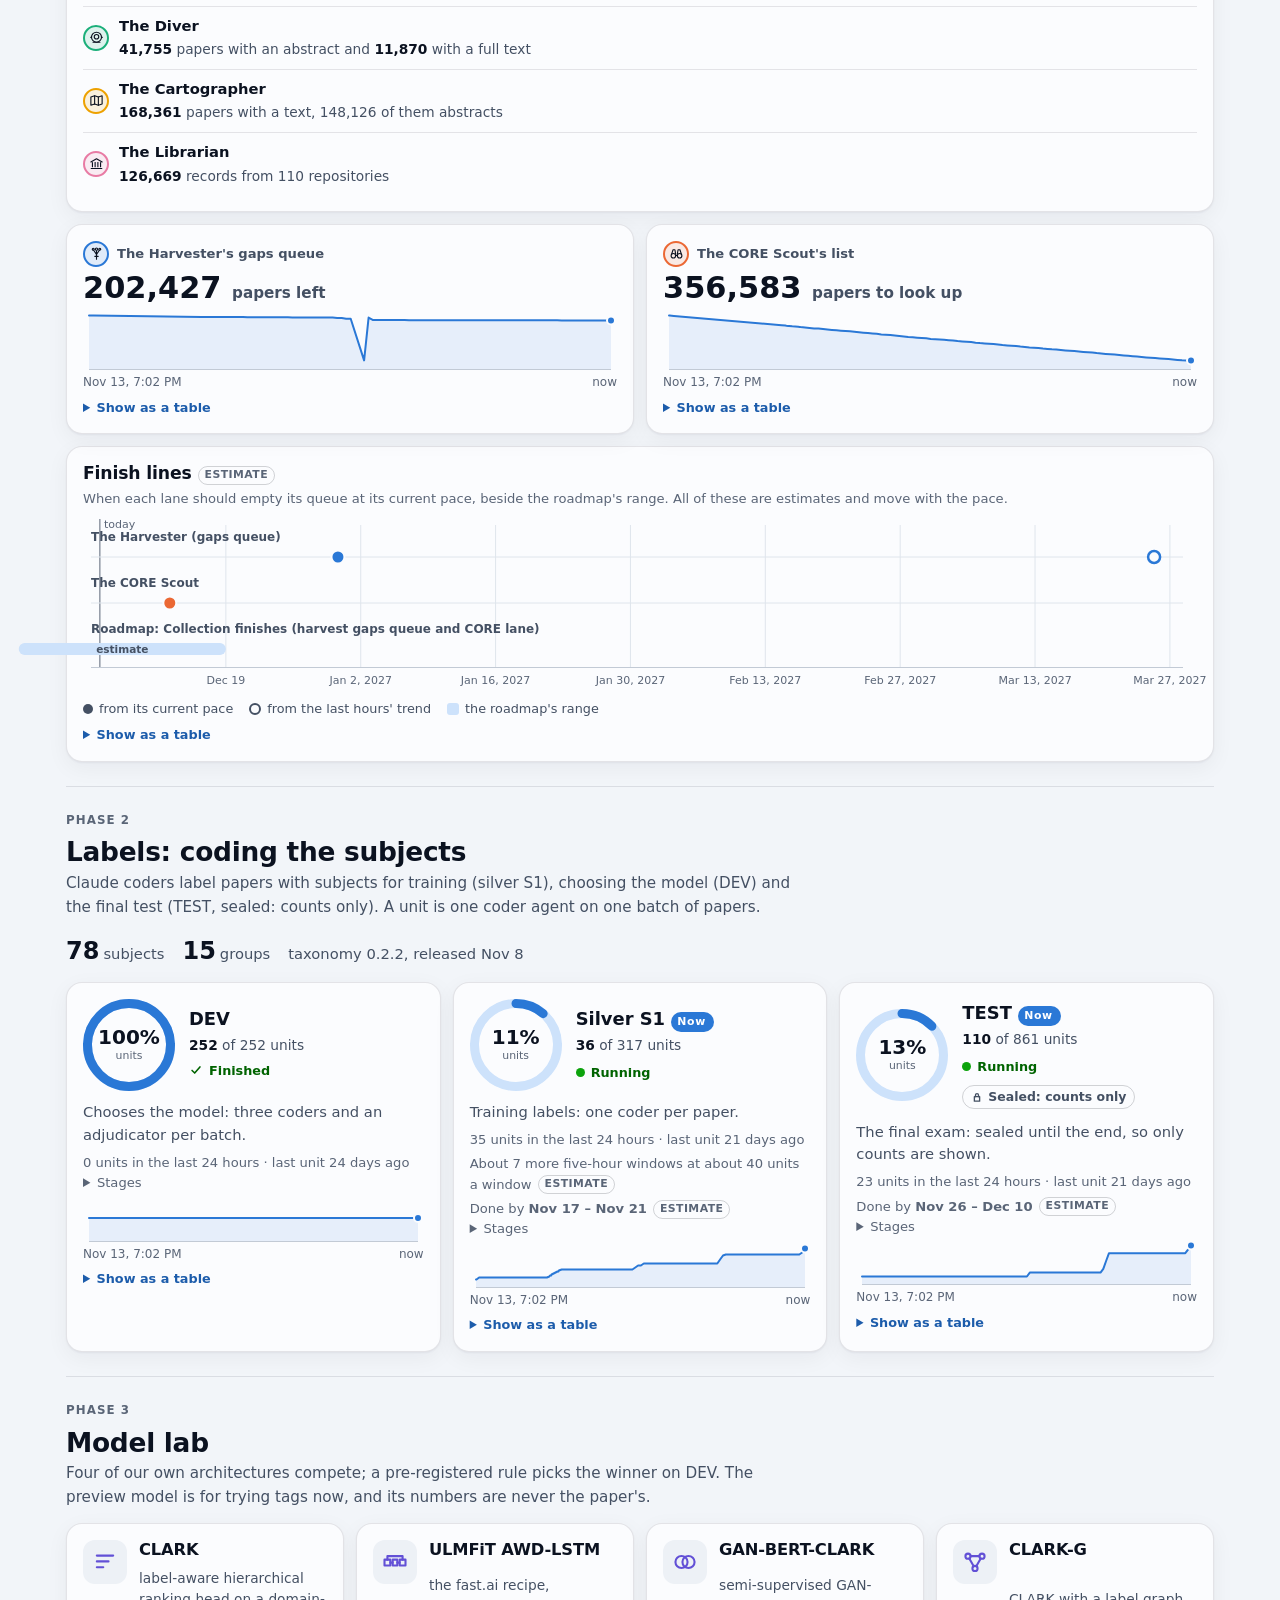
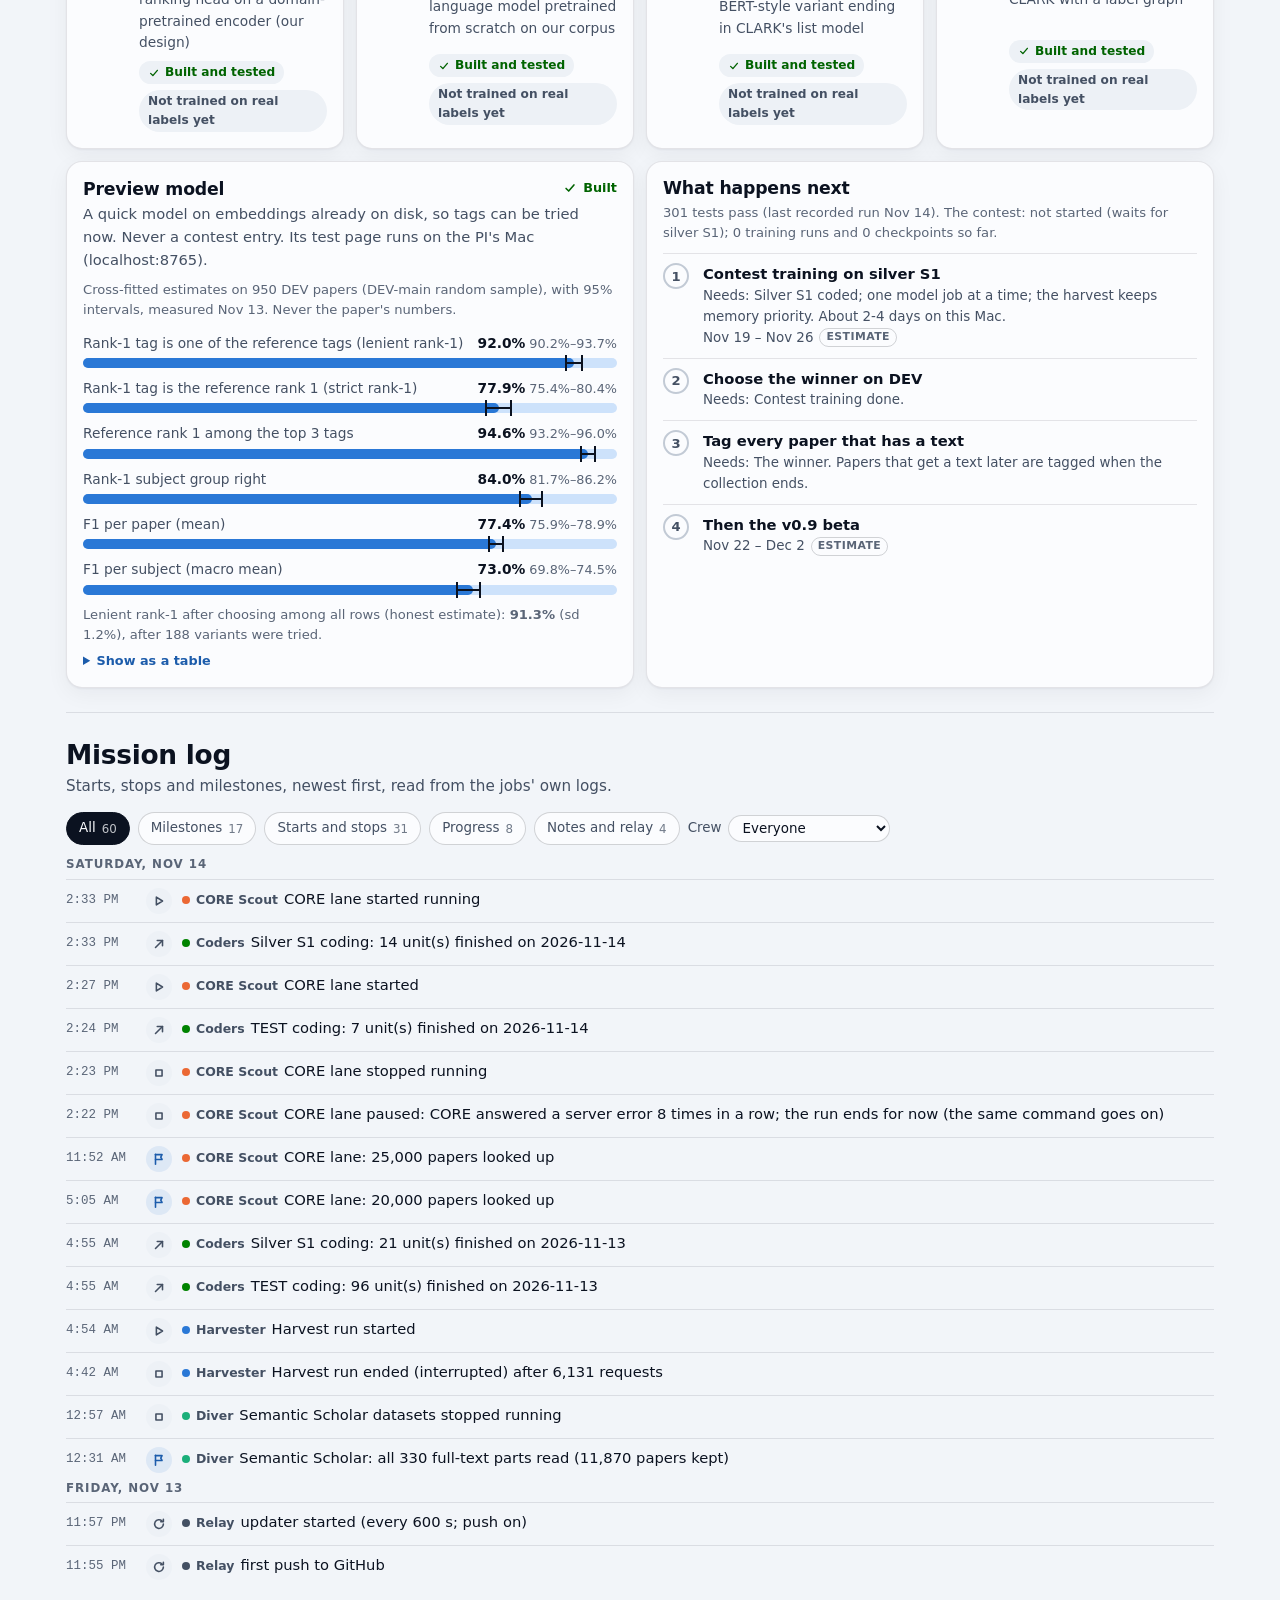
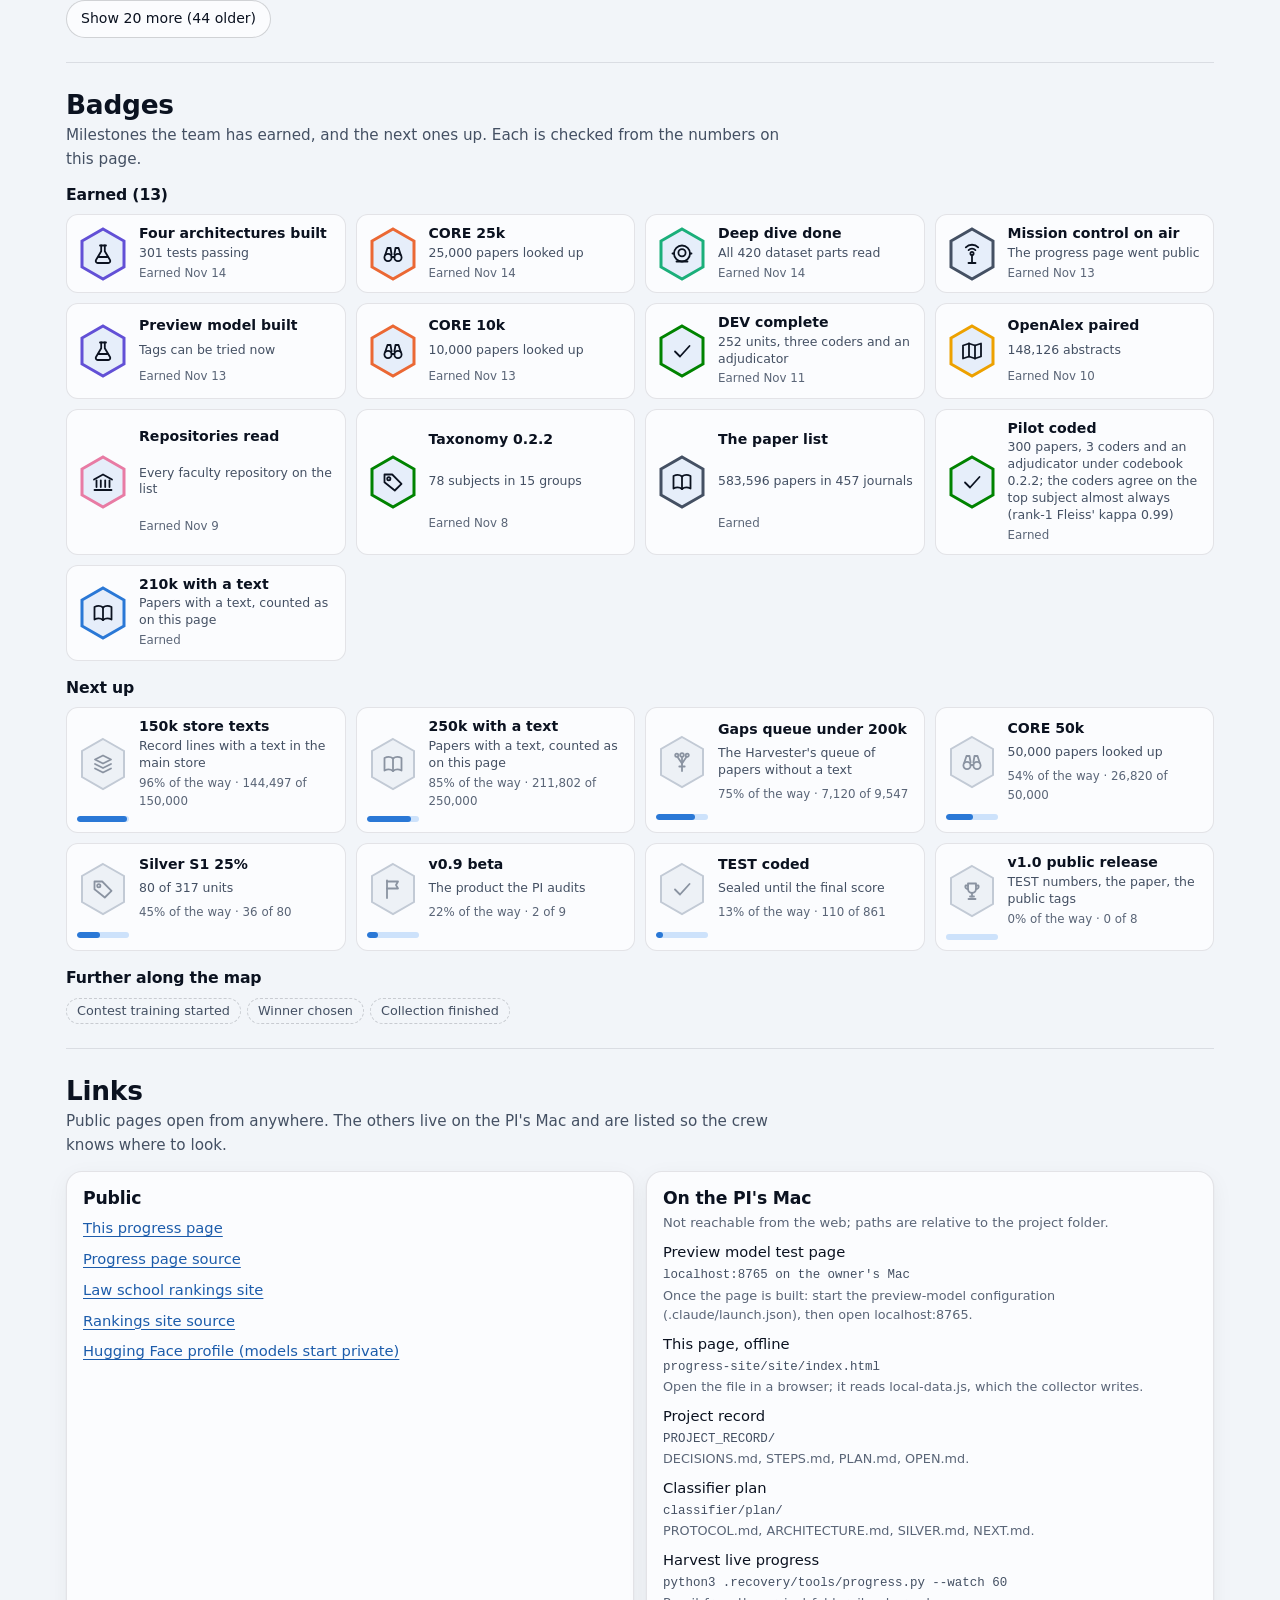
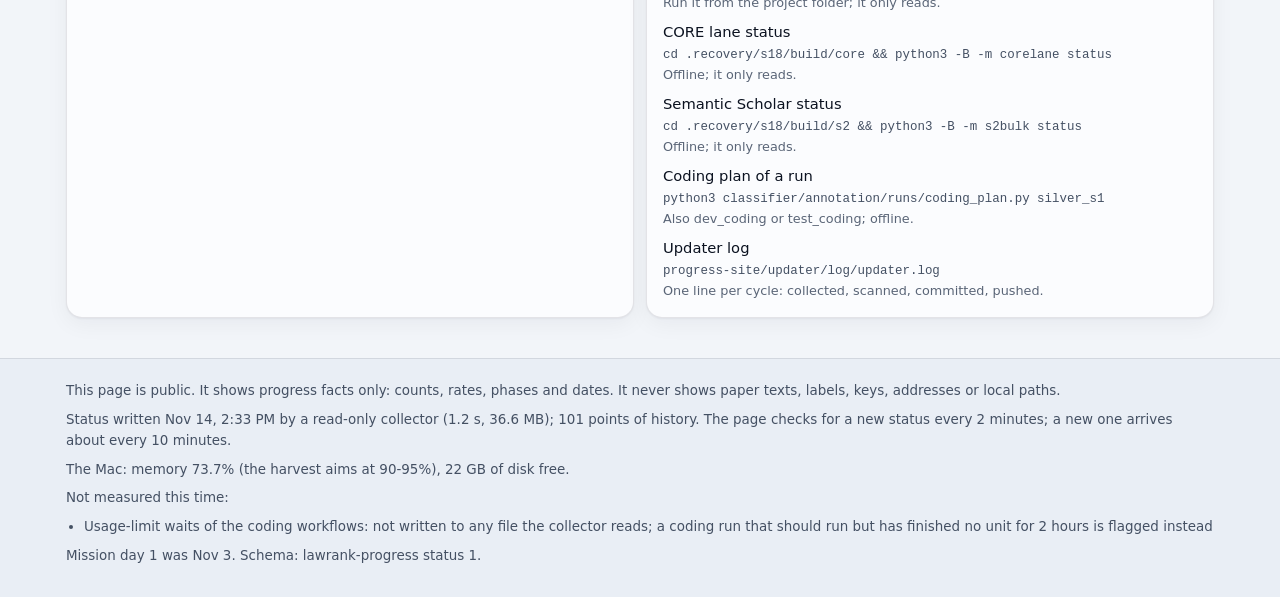
==== commit c0ba7e0c: "status 2026-11-14 14:33 UTC" ====
--- a/site/index.html
+++ b/site/index.html
@@ -2,98 +2,170 @@
 <html lang="en">
 <head>
 <meta charset="utf-8">
-<meta name="viewport" content="width=device-width, initial-scale=1">
-<title>Law Tags Progress</title>
-<meta name="description" content="Where the law review subject-tags project stands: phases, what is running, the beta plan. Updated every 10 minutes.">
+<meta name="viewport" content="width=device-width, initial-scale=1, viewport-fit=cover">
+<title>Law Tags Mission Control</title>
+<meta name="description" content="Mission control for the law review subject-tags project: where we are, what each crew member is doing, and what comes next. Updated every 10 minutes.">
 <meta name="color-scheme" content="light dark">
-<link rel="icon" href="data:image/svg+xml,%3Csvg xmlns='http://www.w3.org/2000/svg' viewBox='0 0 16 16'%3E%3Crect x='1' y='9' width='3' height='6' rx='1' fill='%232a78d6'/%3E%3Crect x='6.5' y='5' width='3' height='10' rx='1' fill='%232a78d6'/%3E%3Crect x='12' y='1' width='3' height='14' rx='1' fill='%232a78d6'/%3E%3C/svg%3E">
+<meta name="theme-color" content="#e9eef5" media="(prefers-color-scheme: light)">
+<meta name="theme-color" content="#0d1520" media="(prefers-color-scheme: dark)">
+<link rel="icon" href="data:image/svg+xml,%3Csvg xmlns='http://www.w3.org/2000/svg' viewBox='0 0 32 32'%3E%3Ccircle cx='16' cy='16' r='14' fill='%232a78d6'/%3E%3Cellipse cx='16' cy='16' rx='11' ry='5' fill='none' stroke='%23ffffff' stroke-width='2' transform='rotate(-24 16 16)'/%3E%3Ccircle cx='24' cy='11' r='3' fill='%23ffffff'/%3E%3C/svg%3E">
 <link rel="stylesheet" href="style.css">
 <script>
   try { var t = localStorage.getItem("progress-theme"); if (t === "light" || t === "dark") document.documentElement.setAttribute("data-theme", t); } catch (e) {}
 </script>
 </head>
-<body>
+<body class="is-loading">
 <a class="skip" href="#main">Skip to the content</a>
-<header class="top">
-  <div class="wrap">
-    <p class="kicker" id="kicker">Progress page</p>
-    <h1 id="title">Law review subject tags: progress</h1>
-    <p class="lead" id="headline" aria-live="polite">Loading the latest status&hellip;</p>
-    <p class="meta">
-      <span id="updated">Not loaded yet</span>
-      <span class="sep" aria-hidden="true">&middot;</span>
-      <span id="musts"></span>
-      <span class="sep" aria-hidden="true">&middot;</span>
-      <button type="button" class="theme-btn" id="theme" aria-label="Color theme: follows the system">Theme: auto</button>
-    </p>
+
+<header class="band" id="top">
+  <div class="wrap band-in">
+    <div class="band-head">
+      <svg class="patch" viewBox="0 0 120 120" aria-hidden="true" focusable="false">
+        <circle class="patch-rim" cx="60" cy="60" r="56"/>
+        <circle class="patch-face" cx="60" cy="60" r="47"/>
+        <path class="patch-book" d="M34 74 C44 68 53 68 60 74 C67 68 76 68 86 74 L86 48 C76 42 67 42 60 48 C53 42 44 42 34 48 Z M60 48 L60 74"/>
+        <g class="patch-orbit-g">
+          <ellipse class="patch-orbit" cx="60" cy="60" rx="44" ry="16" transform="rotate(-22 60 60)"/>
+          <g class="patch-sat"><path class="patch-tag" d="M95 38 L103 38 L108 43 L103 48 L95 48 Z"/><circle class="patch-tag-hole" cx="98.5" cy="43" r="1.6"/></g>
+        </g>
+        <circle class="patch-star" cx="60" cy="24" r="3"/>
+      </svg>
+      <div class="band-title">
+        <p class="eyebrow">Law review subject tags</p>
+        <h1>Mission control</h1>
+      </div>
+      <button type="button" class="theme-btn" id="theme" aria-label="Color theme: follows the system. Press to change.">Theme: auto</button>
+    </div>
+    <p class="lead" id="mc-sentence" aria-live="polite">Loading the latest status&hellip;</p>
+    <p class="sublead" id="mc-subsentence"></p>
+    <ul class="tele" aria-label="Mission telemetry">
+      <li class="tele-tile">
+        <p class="tele-label">Mission clock</p>
+        <p class="tele-value" id="mc-day">Day &ndash;</p>
+        <p class="tele-foot"><span class="mono" id="mc-clock" aria-hidden="true">T+ &ndash;</span> <span id="mc-since-start"></span></p>
+      </li>
+      <li class="tele-tile">
+        <p class="tele-label">Live feed</p>
+        <p class="tele-value"><span class="pulse" id="mc-pulse" aria-hidden="true"></span><span id="mc-updated">Not loaded yet</span></p>
+        <p class="tele-foot" id="mc-next-check">Checks for news every 2 minutes</p>
+      </li>
+      <li class="tele-tile">
+        <p class="tele-label">Crew on duty</p>
+        <p class="tele-value" id="mc-crew-up">&ndash;</p>
+        <p class="tele-foot" id="mc-crew-note"></p>
+      </li>
+      <li class="tele-tile">
+        <p class="tele-label">Next stop</p>
+        <p class="tele-value" id="mc-next-name">&ndash;</p>
+        <p class="tele-foot" id="mc-next-when"></p>
+      </li>
+    </ul>
     <div id="banner" role="status"></div>
   </div>
 </header>
+
+<nav class="wrap jump" aria-label="Sections">
+  <a href="#since">Since you checked</a>
+  <a href="#map">Mission map</a>
+  <a href="#crew">Crew</a>
+  <a href="#collection">Collection</a>
+  <a href="#labels">Labels</a>
+  <a href="#lab">Model lab</a>
+  <a href="#log">Mission log</a>
+  <a href="#badges">Badges</a>
+  <a href="#links">Links</a>
+</nav>
+
 <main id="main" class="wrap">
-  <noscript><p class="banner warn">This page needs JavaScript to read status.json.</p></noscript>
+  <noscript><p class="banner warn">This page needs JavaScript to read its status file.</p></noscript>
 
-  <section id="alerts-sec" aria-labelledby="h-alerts" hidden>
+  <section class="panel" id="alerts-sec" aria-labelledby="h-alerts" hidden>
     <h2 id="h-alerts">Needs attention</h2>
     <ul class="alerts" id="alerts"></ul>
   </section>
 
-  <section aria-labelledby="h-phases">
-    <h2 id="h-phases">Where we are in the process</h2>
-    <p class="sub">Five phases. The highlighted phase is the current focus (open below; the others open on a click); highlighted steps are being worked on now.</p>
-    <ol class="stepper" id="stepper"></ol>
-    <div class="phase-list" id="phases"></div>
+  <section class="panel" id="since" aria-labelledby="h-since">
+    <div class="panel-head">
+      <h2 id="h-since">Since you last checked</h2>
+      <p class="sub" id="since-sub">What the crew got done while you were away. Your last visit is remembered on this device only.</p>
+    </div>
+    <div id="since-body"><p class="placeholder">Waiting for the first status&hellip;</p></div>
   </section>
 
-  <section aria-labelledby="h-running">
-    <h2 id="h-running">Running now, and what must keep running</h2>
-    <p class="sub">Collectors and coding runs, with their pace over the last 10 and 60 minutes. "Must keep running" jobs raise an alert when they stop.</p>
-    <div class="grid" id="running"></div>
-    <h3 class="sub" style="margin-top:18px">Finished or paused</h3>
-    <div class="grid tight" id="resting"></div>
+  <section class="panel" id="map" aria-labelledby="h-map">
+    <div class="panel-head">
+      <h2 id="h-map">Mission map</h2>
+      <p class="sub">Five phases, from the paper list to the public release. Several run at once; the focus is marked. Every date is an estimate until its step is done.</p>
+    </div>
+    <div id="map-body"><p class="placeholder">Plotting the course&hellip;</p></div>
   </section>
 
-  <section aria-labelledby="h-beta">
-    <h2 id="h-beta">The beta release (v0.9) and v1.0</h2>
-    <p class="sub">What each release means, what is done, and the rough dates. Dates are estimates with their assumptions.</p>
-    <div id="beta"></div>
+  <section class="panel" id="crew" aria-labelledby="h-crew">
+    <div class="panel-head">
+      <h2 id="h-crew">The crew</h2>
+      <p class="sub">Everyone on the mission, people and programs. Tap a card for its latest status line and trend.</p>
+    </div>
+    <div class="crew-grid" id="crew-body"><p class="placeholder">Calling the roll&hellip;</p></div>
   </section>
 
-  <section aria-labelledby="h-collection">
-    <h2 id="h-collection">Phase 1: the collection</h2>
-    <p class="sub">Every paper on the list should get its abstract or first pages. Counts are record lines as the collectors keep them; coverage is a measured count with its date.</p>
-    <div id="collection"></div>
+  <section class="panel" id="collection" aria-labelledby="h-collection">
+    <div class="panel-head">
+      <p class="kicker">Phase 1</p>
+      <h2 id="h-collection">Collection: a text for every paper</h2>
+      <p class="sub">The goal is an abstract, or the first pages, for each of the papers on our list.</p>
+    </div>
+    <div id="collection-body"><p class="placeholder">Counting texts&hellip;</p></div>
   </section>
 
-  <section aria-labelledby="h-labels">
-    <h2 id="h-labels">Phase 2: the labels</h2>
-    <p class="sub">Subject labels coded by independent Claude coders, one coding workflow per usage window. Counts only; no label is shown here.</p>
-    <div id="labels"></div>
+  <section class="panel" id="labels" aria-labelledby="h-labels">
+    <div class="panel-head">
+      <p class="kicker">Phase 2</p>
+      <h2 id="h-labels">Labels: coding the subjects</h2>
+      <p class="sub">Claude coders label papers with subjects for training (silver S1), choosing the model (DEV) and the final test (TEST, sealed: counts only). A unit is one coder agent on one batch of papers.</p>
+    </div>
+    <div id="labels-body"><p class="placeholder">Reading the coding plans&hellip;</p></div>
   </section>
 
-  <section aria-labelledby="h-model">
-    <h2 id="h-model">Phase 3: the model</h2>
-    <p class="sub">Four of our own architectures compete; a pre-registered rule picks the winner on DEV. The preview model is for trying tags now; its numbers are never the paper's.</p>
-    <div id="model"></div>
+  <section class="panel" id="lab" aria-labelledby="h-lab">
+    <div class="panel-head">
+      <p class="kicker">Phase 3</p>
+      <h2 id="h-lab">Model lab</h2>
+      <p class="sub">Four of our own architectures compete; a pre-registered rule picks the winner on DEV. The preview model is for trying tags now, and its numbers are never the paper's.</p>
+    </div>
+    <div id="lab-body"><p class="placeholder">Warming up the lab&hellip;</p></div>
   </section>
 
-  <section aria-labelledby="h-events">
-    <h2 id="h-events">Recent events</h2>
-    <p class="sub">Starts, stops and milestones, newest first, read from the jobs' own logs.</p>
-    <ol class="events" id="events"></ol>
-    <div id="events-more"></div>
+  <section class="panel" id="log" aria-labelledby="h-log">
+    <div class="panel-head">
+      <h2 id="h-log">Mission log</h2>
+      <p class="sub">Starts, stops and milestones, newest first, read from the jobs' own logs.</p>
+    </div>
+    <div id="log-body"><p class="placeholder">Opening the log&hellip;</p></div>
   </section>
 
-  <section aria-labelledby="h-links">
-    <h2 id="h-links">Links</h2>
-    <p class="sub">Public pages open here. Local-only pages and files live on the owner's Mac: how to open each is given.</p>
-    <div class="grid" id="links"></div>
+  <section class="panel" id="badges" aria-labelledby="h-badges">
+    <div class="panel-head">
+      <h2 id="h-badges">Badges</h2>
+      <p class="sub">Milestones the team has earned, and the next ones up. Each is checked from the numbers on this page.</p>
+    </div>
+    <div id="badges-body"><p class="placeholder">Polishing the badges&hellip;</p></div>
+  </section>
+
+  <section class="panel" id="links" aria-labelledby="h-links">
+    <div class="panel-head">
+      <h2 id="h-links">Links</h2>
+      <p class="sub">Public pages open from anywhere. The others live on the PI's Mac and are listed so the crew knows where to look.</p>
+    </div>
+    <div class="links-grid" id="links-body"></div>
   </section>
 </main>
-<footer>
+
+<footer class="foot">
   <div class="wrap" id="footer">
     <p>This page is public. It shows progress facts only: counts, rates, phases and dates. It never shows paper texts, labels, keys, addresses or local paths.</p>
   </div>
 </footer>
+<canvas id="confetti" aria-hidden="true" hidden></canvas>
 <script src="app.js"></script>
 </body>
 </html>
--- a/site/style.css
+++ b/site/style.css
@@ -1,16 +1,22 @@
-/* Progress page. Colors are tokens; dark mode has its own steps (not a flip). No external fonts or CDNs. */
+/* Mission control for the law review subject-tags project.
+   Layout: one centred console column (max 1180px) of stacked panels under a telemetry band; panels become 2- and
+   3-column grids at 640px and 1000px. Every color is a token with its own dark step (not a flip); the crew hues are
+   the dataviz categorical slots 1-7 in fixed order, validated on these surfaces in both modes (see BUILD_LOG).
+   System fonts only; no external requests. */
 :root {
   color-scheme: light;
-  --page: #f9f9f7;
-  --surface: #fcfcfb;
-  --surface-2: #f3f2ee;
-  --ink: #0b0b0b;
-  --ink-2: #52514e;
-  --ink-3: #6b6a65;
-  --muted: #898781;
-  --grid: #e1e0d9;
-  --axis: #c3c2b7;
-  --border: rgba(11, 11, 11, 0.10);
+  --page: #f2f5f9;
+  --band: #e9eef5;
+  --surface: #fbfcfe;
+  --inset: #edf1f6;
+  --ink: #0b1220;
+  --ink-2: #445063;
+  --ink-3: #5a6577;
+  --muted: #8a93a1;
+  --grid: #dfe5ec;
+  --axis: #c2cad5;
+  --border: rgba(11, 18, 32, 0.10);
+  --border-2: rgba(11, 18, 32, 0.18);
   --accent: #2a78d6;
   --accent-ink: #1c5cab;
   --accent-wash: rgba(42, 120, 214, 0.10);
@@ -22,309 +28,667 @@
   --serious: #ec835a;
   --critical: #d03b3b;
   --critical-ink: #b42323;
-  --cat-1: #2a78d6;
-  --cat-2: #eb6834;
-  --cat-3: #1baf7a;
-  --cat-other: #b9b8b1;
-  --focus: #2a78d6;
-  --shadow: 0 1px 2px rgba(11, 11, 11, 0.05);
-  --radius: 10px;
-  --mono: ui-monospace, SFMono-Regular, Menlo, Consolas, monospace;
-  --sans: system-ui, -apple-system, "Segoe UI", Roboto, "Helvetica Neue", Arial, sans-serif;
+  --c0: #445063;
+  --c1: #2a78d6;
+  --c2: #eb6834;
+  --c3: #1baf7a;
+  --c4: #eda100;
+  --c5: #e87ba4;
+  --c6: #008300;
+  --c7: #6250d6;
+  --on-fill: #ffffff;
+  --shadow: 0 1px 2px rgba(11, 18, 32, 0.05), 0 6px 22px rgba(11, 18, 32, 0.05);
+  --glow: rgba(42, 120, 214, 0.35);
+  --font-display: ui-rounded, "SF Pro Rounded", system-ui, -apple-system, "Segoe UI", Roboto, "Helvetica Neue", Arial, sans-serif;
+  --font-body: system-ui, -apple-system, "Segoe UI", Roboto, "Helvetica Neue", Arial, sans-serif;
+  --font-mono: ui-monospace, "SF Mono", SFMono-Regular, Menlo, Consolas, "Liberation Mono", monospace;
+  --r-lg: 16px;
+  --r-md: 12px;
+  --r-sm: 8px;
 }
 @media (prefers-color-scheme: dark) {
   :root:not([data-theme="light"]) {
     color-scheme: dark;
-    --page: #0d0d0d;
-    --surface: #1a1a19;
-    --surface-2: #222220;
-    --ink: #f0efec;
-    --ink-2: #c3c2b7;
-    --ink-3: #a9a89f;
-    --muted: #898781;
-    --grid: #2c2c2a;
-    --axis: #383835;
-    --border: rgba(255, 255, 255, 0.10);
+    --page: #0a0f16;
+    --band: #0d1520;
+    --surface: #111924;
+    --inset: #18222f;
+    --ink: #edf1f6;
+    --ink-2: #b8c2cf;
+    --ink-3: #98a3b2;
+    --muted: #6f7a89;
+    --grid: #222d3a;
+    --axis: #33404f;
+    --border: rgba(255, 255, 255, 0.09);
+    --border-2: rgba(255, 255, 255, 0.16);
     --accent: #3987e5;
     --accent-ink: #86b6ef;
-    --accent-wash: rgba(57, 135, 229, 0.14);
-    --track: #0d366b;
+    --accent-wash: rgba(57, 135, 229, 0.16);
+    --track: #104281;
     --good-ink: #0ca30c;
     --warning-ink: #fab219;
     --critical-ink: #e66767;
-    --cat-1: #3987e5;
-    --cat-2: #d95926;
-    --cat-3: #199e70;
-    --cat-other: #5c5b57;
-    --focus: #86b6ef;
+    --c0: #b8c2cf;
+    --c1: #3987e5;
+    --c2: #d95926;
+    --c3: #199e70;
+    --c4: #c98500;
+    --c5: #d55181;
+    --c6: #008300;
+    --c7: #9085e9;
     --shadow: none;
+    --glow: rgba(57, 135, 229, 0.45);
   }
 }
 :root[data-theme="dark"] {
   color-scheme: dark;
-  --page: #0d0d0d;
-  --surface: #1a1a19;
-  --surface-2: #222220;
-  --ink: #f0efec;
-  --ink-2: #c3c2b7;
-  --ink-3: #a9a89f;
-  --muted: #898781;
-  --grid: #2c2c2a;
-  --axis: #383835;
-  --border: rgba(255, 255, 255, 0.10);
+  --page: #0a0f16;
+  --band: #0d1520;
+  --surface: #111924;
+  --inset: #18222f;
+  --ink: #edf1f6;
+  --ink-2: #b8c2cf;
+  --ink-3: #98a3b2;
+  --muted: #6f7a89;
+  --grid: #222d3a;
+  --axis: #33404f;
+  --border: rgba(255, 255, 255, 0.09);
+  --border-2: rgba(255, 255, 255, 0.16);
   --accent: #3987e5;
   --accent-ink: #86b6ef;
-  --accent-wash: rgba(57, 135, 229, 0.14);
-  --track: #0d366b;
+  --accent-wash: rgba(57, 135, 229, 0.16);
+  --track: #104281;
   --good-ink: #0ca30c;
   --warning-ink: #fab219;
   --critical-ink: #e66767;
-  --cat-1: #3987e5;
-  --cat-2: #d95926;
-  --cat-3: #199e70;
-  --cat-other: #5c5b57;
-  --focus: #86b6ef;
+  --c0: #b8c2cf;
+  --c1: #3987e5;
+  --c2: #d95926;
+  --c3: #199e70;
+  --c4: #c98500;
+  --c5: #d55181;
+  --c6: #008300;
+  --c7: #9085e9;
   --shadow: none;
-}
-
-* { box-sizing: border-box; }
-html { -webkit-text-size-adjust: 100%; }
+  --glow: rgba(57, 135, 229, 0.45);
+}
+
+/* ------------------------------------------------------------------ base */
+*, *::before, *::after { box-sizing: border-box; }
+html { -webkit-text-size-adjust: 100%; text-size-adjust: 100%; scroll-behavior: smooth; scroll-padding-top: 12px; }
 body {
   margin: 0;
   background: var(--page);
   color: var(--ink);
-  font: 15px/1.5 var(--sans);
-}
-a { color: var(--accent-ink); text-underline-offset: 2px; }
-a:focus-visible, button:focus-visible, summary:focus-visible, [tabindex]:focus-visible {
-  outline: 2px solid var(--focus);
-  outline-offset: 2px;
-  border-radius: 4px;
-}
-code, .mono { font-family: var(--mono); font-size: 0.86em; }
-.wrap { max-width: 1120px; margin: 0 auto; padding: 0 16px; }
-.sr-only {
-  position: absolute; width: 1px; height: 1px; padding: 0; margin: -1px; overflow: hidden;
-  clip: rect(0, 0, 0, 0); white-space: nowrap; border: 0;
-}
-.skip { position: absolute; left: -999px; top: 8px; background: var(--surface); padding: 8px 12px; z-index: 10; }
-.skip:focus { left: 16px; }
-
-/* header */
-.top { background: var(--surface); border-bottom: 1px solid var(--border); padding: 20px 0 18px; }
-.kicker { margin: 0 0 4px; color: var(--ink-2); font-size: 13px; letter-spacing: 0.02em; }
-h1 { margin: 0 0 8px; font-size: 24px; line-height: 1.25; font-weight: 650; }
-.lead { margin: 0 0 12px; font-size: 17px; line-height: 1.5; color: var(--ink); max-width: 70ch; }
-.meta { margin: 0; display: flex; flex-wrap: wrap; gap: 6px 14px; align-items: center; color: var(--ink-2);
-  font-size: 13px; }
-.meta .sep { color: var(--muted); }
+  font: 16px/1.55 var(--font-body);
+  -webkit-font-smoothing: antialiased;
+  overflow-x: hidden;
+}
+h1, h2, h3, h4 { font-family: var(--font-display); line-height: 1.2; text-wrap: balance; margin: 0; letter-spacing: -0.01em; }
+h2 { font-size: 1.5rem; font-weight: 700; }
+h3 { font-size: 1.08rem; font-weight: 650; }
+p { margin: 0; }
+a { color: var(--accent-ink); text-underline-offset: 0.18em; }
+a:hover { text-decoration-thickness: 2px; }
+button { font: inherit; color: inherit; }
+code, .mono { font-family: var(--font-mono); font-size: 0.86em; }
+:focus-visible { outline: 3px solid var(--accent); outline-offset: 2px; border-radius: 4px; }
+[hidden] { display: none !important; }
+.wrap {
+  max-width: 1180px;
+  margin: 0 auto;
+  padding-left: max(16px, env(safe-area-inset-left, 0px));
+  padding-right: max(16px, env(safe-area-inset-right, 0px));
+}
+.skip { position: absolute; left: -999px; top: 8px; z-index: 50; background: var(--surface); color: var(--ink); padding: 8px 12px; border-radius: var(--r-sm); }
+.skip:focus { left: max(16px, env(safe-area-inset-left, 0px)); }
+.sr-only { position: absolute !important; width: 1px; height: 1px; padding: 0; margin: -1px; overflow: hidden; clip: rect(0 0 0 0); white-space: nowrap; border: 0; }
+.num { font-variant-numeric: tabular-nums; }
+.placeholder { color: var(--ink-3); font-size: 0.95rem; padding: 18px 0; }
+.small { font-size: 0.92rem; }
+.tiny { font-size: 0.82rem; color: var(--ink-3); }
+.muted { color: var(--ink-2); }
+
+/* "estimate" tag: every rough date carries one */
+.est {
+  display: inline-block;
+  margin-left: 6px;
+  padding: 0 6px;
+  border: 1px solid var(--border-2);
+  border-radius: 999px;
+  font: 600 0.68rem/1.55 var(--font-body);
+  letter-spacing: 0.04em;
+  text-transform: uppercase;
+  color: var(--ink-3);
+  vertical-align: 0.12em;
+  white-space: nowrap;
+}
+
+/* ------------------------------------------------------------------ the telemetry band */
+.band {
+  background-color: var(--band);
+  background-image: radial-gradient(var(--grid) 1px, transparent 1.2px);
+  background-size: 18px 18px;
+  border-bottom: 1px solid var(--border);
+}
+.band-in { padding-block: 18px 22px; display: grid; gap: 14px; }
+.band-head { display: flex; align-items: center; gap: 12px; }
+.band-title { flex: 1 1 auto; min-width: 0; }
+.eyebrow, .kicker {
+  font: 650 0.74rem/1.3 var(--font-body);
+  letter-spacing: 0.09em;
+  text-transform: uppercase;
+  color: var(--ink-3);
+}
+.kicker { margin-bottom: 4px; }
+h1 { font-size: 1.55rem; font-weight: 750; }
+.patch { width: 54px; height: 54px; flex: 0 0 auto; }
+.patch-rim { fill: var(--surface); stroke: var(--accent); stroke-width: 4; }
+.patch-face { fill: var(--accent-wash); stroke: var(--border-2); stroke-width: 1; }
+.patch-book { fill: var(--surface); stroke: var(--ink); stroke-width: 3; stroke-linejoin: round; stroke-linecap: round; }
+.patch-orbit { fill: none; stroke: var(--accent); stroke-width: 3; }
+.patch-tag { fill: var(--accent); }
+.patch-tag-hole { fill: var(--surface); }
+.patch-star { fill: var(--accent); }
+.patch-sat { transform-box: view-box; transform-origin: 60px 60px; animation: orbit 24s linear infinite; }
+@keyframes orbit { to { transform: rotate(360deg); } }
 .theme-btn {
-  font: inherit; font-size: 13px; color: var(--ink-2); background: transparent; border: 1px solid var(--border);
-  border-radius: 999px; padding: 3px 10px; cursor: pointer;
-}
-.theme-btn:hover { background: var(--surface-2); }
-
-.banner { margin: 12px 0 0; padding: 10px 14px; border-radius: var(--radius); border: 1px solid var(--border);
-  background: var(--surface); display: flex; gap: 10px; align-items: flex-start; }
+  flex: 0 0 auto;
+  border: 1px solid var(--border-2);
+  background: var(--surface);
+  border-radius: 999px;
+  padding: 6px 12px;
+  font-size: 0.82rem;
+  color: var(--ink-2);
+  cursor: pointer;
+}
+.theme-btn:hover { border-color: var(--accent); color: var(--ink); }
+.lead { font-family: var(--font-display); font-size: 1.32rem; line-height: 1.32; font-weight: 650; max-width: 46ch; text-wrap: balance; }
+.sublead { color: var(--ink-2); font-size: 0.95rem; max-width: 72ch; }
+.tele { list-style: none; margin: 4px 0 0; padding: 0; display: grid; grid-template-columns: repeat(2, minmax(0, 1fr)); gap: 10px; }
+.tele-tile {
+  background: var(--surface);
+  border: 1px solid var(--border);
+  border-radius: var(--r-md);
+  padding: 10px 12px 11px;
+  min-width: 0;
+  box-shadow: var(--shadow);
+}
+.tele-label { font: 650 0.7rem/1.3 var(--font-body); letter-spacing: 0.08em; text-transform: uppercase; color: var(--ink-3); }
+.tele-value { font-family: var(--font-display); font-size: 1.22rem; font-weight: 700; line-height: 1.25; margin-top: 3px; display: flex; align-items: center; gap: 8px; min-width: 0; overflow-wrap: anywhere; }
+.tele-foot { font-size: 0.8rem; color: var(--ink-3); margin-top: 2px; overflow-wrap: anywhere; }
+.tele-foot .mono { color: var(--ink-2); font-size: 0.8rem; }
+.pulse { width: 10px; height: 10px; border-radius: 50%; background: var(--muted); flex: 0 0 auto; position: relative; }
+.pulse.fresh { background: var(--good); }
+.pulse.fresh::after { content: ""; position: absolute; inset: -4px; border-radius: 50%; border: 2px solid var(--good); opacity: 0; animation: ping 2.4s ease-out infinite; }
+.pulse.late { background: var(--warning); }
+.pulse.stale { background: var(--warning); }
+.pulse.old { background: var(--critical); }
+@keyframes ping { 0% { transform: scale(0.6); opacity: 0.9; } 80%, 100% { transform: scale(1.9); opacity: 0; } }
+.pulse.flash { animation: flash 1.2s ease-out 2; }
+@keyframes flash { 50% { box-shadow: 0 0 0 6px var(--glow); } }
+
+/* banners */
+.banner { display: flex; gap: 10px; align-items: flex-start; border-radius: var(--r-md); padding: 10px 12px; font-size: 0.92rem; border: 1px solid var(--border-2); background: var(--surface); }
+.banner svg { flex: 0 0 auto; width: 18px; height: 18px; margin-top: 2px; }
+.banner.warn { border-color: var(--warning); }
+.banner.warn svg { color: var(--warning-ink); }
 .banner.critical { border-color: var(--critical); }
-.banner.warn { border-color: var(--warning); }
-.banner p { margin: 0; }
-
-/* sections */
-main { padding-bottom: 40px; }
-section { margin-top: 28px; }
-h2 { font-size: 19px; margin: 0 0 4px; font-weight: 650; }
-.sub { margin: 0 0 14px; color: var(--ink-2); font-size: 14px; max-width: 75ch; }
-h3 { font-size: 15px; margin: 0; font-weight: 600; }
-.grid { display: grid; gap: 12px; grid-template-columns: repeat(auto-fill, minmax(min(100%, 320px), 1fr)); }
-.grid.tight { grid-template-columns: repeat(auto-fill, minmax(min(100%, 230px), 1fr)); }
+.banner.critical svg { color: var(--critical-ink); }
+.banner.info svg { color: var(--accent-ink); }
+.banner b { font-weight: 650; }
+
+/* section jump links */
+.jump { display: flex; flex-wrap: wrap; gap: 6px 8px; padding-block: 12px 2px; }
+.jump a {
+  font-size: 0.84rem;
+  text-decoration: none;
+  color: var(--ink-2);
+  border: 1px solid var(--border);
+  background: var(--surface);
+  border-radius: 999px;
+  padding: 4px 11px;
+}
+.jump a:hover { color: var(--ink); border-color: var(--accent); }
+
+/* ------------------------------------------------------------------ panels and cards */
+.panel { padding-block: 26px 6px; }
+.panel + .panel { border-top: 1px solid var(--border); margin-top: 18px; }
+.panel-head { margin-bottom: 14px; display: grid; gap: 4px; }
+.sub { color: var(--ink-2); font-size: 0.95rem; max-width: 76ch; }
 .card {
-  background: var(--surface); border: 1px solid var(--border); border-radius: var(--radius); padding: 14px 16px;
-  box-shadow: var(--shadow); min-width: 0;
-}
-.card.focus { border-color: var(--accent); box-shadow: 0 0 0 1px var(--accent) inset; }
-.card-head { display: flex; justify-content: space-between; gap: 8px; align-items: flex-start; flex-wrap: wrap; }
-.muted { color: var(--ink-2); }
-.small { font-size: 13px; }
-.tiny { font-size: 12px; color: var(--ink-3); }
-p { margin: 6px 0; }
-
-/* chips */
-.chip {
-  display: inline-flex; align-items: center; gap: 5px; border-radius: 999px; padding: 1px 9px 1px 7px;
-  font-size: 12.5px; font-weight: 600; line-height: 20px; border: 1px solid var(--border); background: var(--surface-2);
-  color: var(--ink); white-space: nowrap;
-}
-.chip svg { width: 13px; height: 13px; flex: none; }
-.chip.s-running svg, .chip.s-serving svg, .chip.s-pairing svg { color: var(--accent); }
-.chip.s-done svg, .chip.s-finished svg { color: var(--good); }
-.chip.s-waiting svg, .chip.s-restarting svg { color: var(--warning); }
-.chip.s-stopped svg { color: var(--critical); }
-.chip.s-paused svg, .chip.s-idle svg, .chip.s-later svg, .chip.s-unknown svg, .chip.s-building svg,
-.chip.s-built svg, .chip.s-next svg { color: var(--muted); }
-.tag { display: inline-block; font-size: 11.5px; font-weight: 600; letter-spacing: 0.02em; color: var(--ink-2);
-  border: 1px solid var(--border); border-radius: 4px; padding: 0 6px; line-height: 18px; white-space: nowrap; }
-.tag.must { color: var(--ink); border-color: var(--accent); }
-.tag.now { color: #fff; background: var(--accent); border-color: var(--accent); }
-.health { display: inline-flex; align-items: center; gap: 4px; font-size: 12.5px; color: var(--ink-2); }
-.health svg { width: 14px; height: 14px; }
-.health.h-ok svg { color: var(--good); }
-.health.h-warn svg { color: var(--warning); }
-.health.h-critical svg { color: var(--critical); }
-.health.h-info svg { color: var(--muted); }
-
-/* phase stepper */
-.stepper { list-style: none; margin: 0 0 14px; padding: 0; display: grid; gap: 8px;
-  grid-template-columns: repeat(5, minmax(0, 1fr)); }
-.stepper li {
-  background: var(--surface); border: 1px solid var(--border); border-radius: var(--radius); padding: 10px 12px;
-  min-width: 0; position: relative;
-}
-.stepper li.is-focus { border-color: var(--accent); box-shadow: 0 0 0 1px var(--accent) inset; }
-.stepper .num { font-size: 12px; color: var(--ink-2); font-weight: 600; }
-.stepper .name { font-weight: 650; margin: 2px 0 6px; overflow-wrap: anywhere; }
-.stepper .when { font-size: 12px; color: var(--ink-3); margin-top: 6px; }
-.phase-list { display: grid; gap: 10px; }
-details.phase { background: var(--surface); border: 1px solid var(--border); border-radius: var(--radius); }
-details.phase[open] { padding-bottom: 6px; }
-details.phase > summary {
-  cursor: pointer; padding: 12px 16px; list-style: none; display: flex; flex-wrap: wrap; gap: 6px 12px;
+  background: var(--surface);
+  border: 1px solid var(--border);
+  border-radius: var(--r-lg);
+  padding: 16px;
+  box-shadow: var(--shadow);
+  min-width: 0;
+}
+.card h3 + p, .card h3 + .tiny { margin-top: 4px; }
+.grid2 { display: grid; gap: 12px; grid-template-columns: minmax(0, 1fr); }
+.stack { display: grid; gap: 12px; }
+
+/* status lights: always a dot or icon plus a word */
+.light { display: inline-flex; align-items: center; gap: 6px; font-size: 0.8rem; font-weight: 600; color: var(--ink-2); white-space: nowrap; }
+.light i { width: 9px; height: 9px; border-radius: 50%; background: var(--muted); position: relative; flex: 0 0 auto; }
+.light svg { width: 14px; height: 14px; }
+.light.go i { background: var(--good); }
+.light.go i::after { content: ""; position: absolute; inset: -4px; border-radius: 50%; border: 2px solid var(--good); opacity: 0; animation: ping 2.2s ease-out infinite; }
+.light.go { color: var(--good-ink); }
+.light.wait i { background: var(--warning); }
+.light.wait { color: var(--warning-ink); }
+.light.stop i { background: var(--critical); }
+.light.stop { color: var(--critical-ink); }
+.light.done { color: var(--good-ink); }
+.light.rest { color: var(--ink-3); }
+.light.unknown { color: var(--ink-3); }
+
+/* alerts */
+.alerts { list-style: none; margin: 0; padding: 0; display: grid; gap: 8px; }
+.alerts li { display: flex; gap: 10px; align-items: flex-start; background: var(--surface); border: 1px solid var(--border); border-left: 4px solid var(--muted); border-radius: var(--r-md); padding: 10px 12px; font-size: 0.93rem; }
+.alerts li.critical { border-left-color: var(--critical); }
+.alerts li.warn { border-left-color: var(--warning); }
+.alerts li.info { border-left-color: var(--accent); }
+.alerts svg { flex: 0 0 auto; width: 18px; height: 18px; margin-top: 2px; }
+.alerts li.critical svg { color: var(--critical-ink); }
+.alerts li.warn svg { color: var(--warning-ink); }
+.alerts li.info svg { color: var(--accent-ink); }
+.alerts .sev { font-weight: 700; margin-right: 4px; }
+
+/* icons */
+.ico { width: 16px; height: 16px; flex: 0 0 auto; fill: none; stroke: currentColor; stroke-width: 1.8; stroke-linecap: round; stroke-linejoin: round; }
+.glyph { fill: none; stroke: currentColor; stroke-width: 1.8; stroke-linecap: round; stroke-linejoin: round; }
+
+/* ------------------------------------------------------------------ since you last checked */
+.since-card { position: relative; }
+.since-card.glow { animation: glow 1.6s ease-in-out 3; }
+@keyframes glow { 50% { box-shadow: 0 0 0 6px var(--glow), var(--shadow); } }
+.since-top { display: flex; flex-wrap: wrap; justify-content: space-between; align-items: baseline; gap: 4px 12px; margin-bottom: 12px; }
+.since-top h3 { font-size: 1.15rem; }
+.kpis { display: grid; grid-template-columns: repeat(2, minmax(0, 1fr)); gap: 10px; }
+.kpi { background: var(--inset); border-radius: var(--r-md); padding: 11px 12px 12px; min-width: 0; }
+.kpi-label { font-size: 0.8rem; color: var(--ink-2); font-weight: 600; }
+.kpi-value { font-family: var(--font-display); font-size: 1.9rem; font-weight: 750; line-height: 1.15; margin-top: 2px; }
+.kpi-foot { font-size: 0.8rem; color: var(--ink-3); margin-top: 3px; overflow-wrap: anywhere; }
+.highlights { list-style: none; margin: 12px 0 0; padding: 0; display: grid; gap: 6px; }
+.highlights li { display: flex; gap: 8px; align-items: flex-start; font-size: 0.92rem; }
+.highlights .ico { margin-top: 3px; color: var(--accent-ink); }
+.new-tag {
+  display: inline-block;
+  font: 700 0.66rem/1.6 var(--font-body);
+  letter-spacing: 0.06em;
+  text-transform: uppercase;
+  color: var(--on-fill);
+  background: var(--accent);
+  border-radius: 999px;
+  padding: 0 7px;
+  margin-right: 6px;
+  vertical-align: 0.1em;
+}
+.since-actions { margin-top: 12px; display: flex; flex-wrap: wrap; gap: 8px 14px; font-size: 0.86rem; }
+.linkbtn { background: none; border: 0; padding: 0; color: var(--accent-ink); text-decoration: underline; text-underline-offset: 0.18em; cursor: pointer; font-size: inherit; }
+
+/* ------------------------------------------------------------------ mission map */
+.journey { list-style: none; margin: 0; padding: 0; display: grid; gap: 0; }
+.leg { position: relative; display: grid; grid-template-columns: 50px minmax(0, 1fr); gap: 0 12px; padding-bottom: 20px; }
+.leg::before { content: ""; position: absolute; left: 24px; top: 50px; bottom: -2px; width: 2px; background: var(--axis); }
+.leg:last-child::before { display: none; }
+.leg.is-done::before { background: var(--accent); }
+.node { position: relative; width: 50px; height: 50px; display: grid; place-items: center; }
+.node svg { position: absolute; inset: 0; width: 50px; height: 50px; transform: rotate(-90deg); }
+.node .ring-track { fill: var(--surface); stroke: var(--track); stroke-width: 5; }
+.node .ring-fill { fill: none; stroke: var(--accent); stroke-width: 5; stroke-linecap: round; }
+.node-n { position: relative; font-family: var(--font-display); font-weight: 750; font-size: 1.05rem; }
+.leg.is-focus .node::after { content: ""; position: absolute; inset: -6px; border-radius: 50%; border: 2px solid var(--accent); opacity: 0.55; animation: halo 2.6s ease-in-out infinite; }
+@keyframes halo { 50% { transform: scale(1.08); opacity: 0.2; } }
+.leg.is-checkpoint .node-n, .leg.is-finish .node-n { display: none; }
+.leg .node .flag { position: relative; width: 22px; height: 22px; color: var(--ink); }
+.leg-body { min-width: 0; padding-top: 2px; }
+.leg-kicker { font: 650 0.72rem/1.3 var(--font-body); letter-spacing: 0.08em; text-transform: uppercase; color: var(--ink-3); display: flex; gap: 8px; align-items: center; flex-wrap: wrap; }
+.here {
+  display: inline-flex; align-items: center; gap: 5px;
+  background: var(--accent); color: var(--on-fill);
+  border-radius: 999px; padding: 1px 8px 1px 6px;
+  font: 700 0.68rem/1.6 var(--font-body); letter-spacing: 0.06em;
+}
+.here svg { width: 12px; height: 12px; }
+.leg h3 { font-size: 1.15rem; margin-top: 2px; }
+.leg-meta { display: flex; flex-wrap: wrap; gap: 4px 12px; align-items: center; margin-top: 4px; font-size: 0.86rem; color: var(--ink-2); }
+.leg-goal { font-size: 0.88rem; color: var(--ink-2); margin-top: 6px; max-width: 60ch; }
+.leg details { margin-top: 8px; }
+.leg summary { cursor: pointer; font-size: 0.86rem; font-weight: 600; color: var(--accent-ink); list-style: none; display: inline-flex; align-items: center; gap: 6px; }
+.leg summary::-webkit-details-marker { display: none; }
+.leg summary::before { content: ""; width: 7px; height: 7px; border-right: 2px solid currentColor; border-bottom: 2px solid currentColor; transform: rotate(-45deg); transition: transform 0.15s; margin-right: 2px; }
+.leg details[open] summary::before { transform: rotate(45deg); }
+.steps { list-style: none; margin: 8px 0 0; padding: 0; display: grid; gap: 7px; }
+.steps li { display: grid; grid-template-columns: 18px minmax(0, 1fr); gap: 8px; font-size: 0.88rem; }
+.steps .ico { margin-top: 3px; }
+.st-done { color: var(--good-ink); }
+.st-running { color: var(--accent-ink); }
+.st-next { color: var(--ink-2); }
+.st-later { color: var(--muted); }
+.steps .step-name { font-weight: 600; }
+.steps .step-detail { color: var(--ink-2); font-size: 0.84rem; }
+.steps .step-needs { color: var(--ink-3); font-size: 0.8rem; }
+.steps li.running .step-name::after { content: "now"; margin-left: 6px; font: 700 0.62rem/1.5 var(--font-body); letter-spacing: 0.06em; text-transform: uppercase; color: var(--accent-ink); border: 1px solid var(--accent); border-radius: 999px; padding: 0 5px; vertical-align: 0.15em; }
+.minimeter { height: 6px; border-radius: 999px; background: var(--track); margin-top: 5px; overflow: hidden; max-width: 260px; }
+.minimeter > span { display: block; height: 100%; border-radius: 999px; background: var(--accent); min-width: 6px; }
+
+.checkpoint { margin-top: 6px; }
+.checkpoint-head { display: flex; flex-wrap: wrap; align-items: baseline; justify-content: space-between; gap: 4px 12px; }
+.checklist { list-style: none; margin: 10px 0 0; padding: 0; display: grid; gap: 6px; }
+.checklist li { display: grid; grid-template-columns: 18px minmax(0, 1fr); gap: 8px; font-size: 0.9rem; }
+.checklist li.todo { color: var(--ink-2); }
+.checklist .ico { margin-top: 3px; }
+.checklist li.ok .ico { color: var(--good-ink); }
+.checklist li.todo .ico { color: var(--muted); }
+.checklist .auto { font-size: 0.78rem; color: var(--ink-3); }
+
+/* ------------------------------------------------------------------ crew */
+.crew-grid { display: grid; grid-template-columns: minmax(0, 1fr); gap: 12px; align-items: start; }
+.crew-card { padding: 0; overflow: hidden; }
+.crew-head {
+  width: 100%;
+  display: grid;
+  grid-template-columns: auto minmax(0, 1fr) auto;
+  gap: 4px 12px;
   align-items: center;
-}
-details.phase > summary::-webkit-details-marker { display: none; }
-details.phase > summary::before { content: "\25B8"; color: var(--muted); font-size: 12px; }
-details.phase[open] > summary::before { content: "\25BE"; }
-details.phase.is-focus { border-color: var(--accent); }
-.phase-goal { margin: 0 16px 8px; color: var(--ink-2); font-size: 14px; max-width: 80ch; }
-.steps { list-style: none; margin: 0; padding: 0 16px; }
-.steps li { display: grid; grid-template-columns: 22px minmax(0, 1fr); gap: 2px 8px; padding: 9px 0;
-  border-top: 1px solid var(--grid); }
-.steps li.current { background: var(--accent-wash); border-radius: 8px; padding-left: 8px; padding-right: 8px;
-  margin: 2px -8px; border-top-color: transparent; }
-.steps .sicon { width: 18px; height: 18px; margin-top: 2px; }
-.steps .sicon.st-done { color: var(--good); }
-.steps .sicon.st-running { color: var(--accent); }
-.steps .sicon.st-next { color: var(--ink-2); }
-.steps .sicon.st-later { color: var(--muted); }
-.step-title { display: flex; flex-wrap: wrap; gap: 6px 10px; align-items: baseline; }
-.step-title strong { font-weight: 600; }
-.step-body { grid-column: 2; font-size: 13.5px; color: var(--ink-2); }
-.step-body .needs { color: var(--ink-3); }
+  text-align: left;
+  background: none;
+  border: 0;
+  padding: 14px 14px 10px;
+  cursor: pointer;
+}
+.crew-head:hover .crew-name { text-decoration: underline; text-underline-offset: 0.2em; }
+.avatar {
+  --crew: var(--c0);
+  width: 46px; height: 46px; border-radius: 50%;
+  display: grid; place-items: center;
+  border: 2px solid var(--crew);
+  background: var(--inset);
+  background: color-mix(in srgb, var(--crew) 13%, var(--surface));
+  color: var(--ink);
+}
+.avatar svg { width: 26px; height: 26px; }
+.avatar.sm { width: 26px; height: 26px; border-width: 2px; }
+.avatar.sm svg { width: 15px; height: 15px; }
+.crew-head .avatar { grid-column: 1; grid-row: 1 / span 2; }
+.crew-name { grid-column: 2; grid-row: 1; font-family: var(--font-display); font-weight: 700; font-size: 1.1rem; line-height: 1.2; }
+.crew-job { grid-column: 2; grid-row: 2; font-size: 0.8rem; color: var(--ink-3); }
+.crew-head .light { grid-column: 3; grid-row: 1; justify-self: end; }
+.chev { grid-column: 3; grid-row: 2; justify-self: end; width: 18px; height: 18px; color: var(--ink-3); transition: transform 0.15s; }
+.crew-head[aria-expanded="true"] .chev { transform: rotate(180deg); }
+.crew-role { padding: 0 14px; font-size: 0.88rem; color: var(--ink-2); }
+.crew-stats { margin: 10px 14px 14px; padding: 0; display: grid; gap: 0; border-top: 1px solid var(--border); }
+.crew-stats > div { display: grid; grid-template-columns: 74px minmax(0, 1fr); gap: 10px; padding: 7px 0; border-bottom: 1px solid var(--border); }
+.crew-stats > div:last-child { border-bottom: 0; }
+.crew-stats dt { font: 650 0.7rem/1.6 var(--font-body); letter-spacing: 0.07em; text-transform: uppercase; color: var(--ink-3); padding-top: 1px; }
+.crew-stats dd { margin: 0; font-size: 0.9rem; min-width: 0; overflow-wrap: anywhere; }
+.crew-stats b { font-weight: 700; }
+.crew-panel { border-top: 1px dashed var(--border-2); background: var(--inset); padding: 12px 14px 14px; display: grid; gap: 10px; }
+.statusline { font-family: var(--font-mono); font-size: 0.78rem; line-height: 1.5; color: var(--ink-2); background: var(--surface); border: 1px solid var(--border); border-radius: var(--r-sm); padding: 8px 10px; overflow-wrap: anywhere; }
+.statusline time { display: block; color: var(--ink-3); margin-top: 4px; }
+.kv { margin: 0; display: grid; grid-template-columns: minmax(0, 42%) minmax(0, 1fr); gap: 4px 12px; font-size: 0.85rem; }
+.kv dt { color: var(--ink-3); }
+.kv dd { margin: 0; overflow-wrap: anywhere; }
+.panel-label { font: 650 0.7rem/1.4 var(--font-body); letter-spacing: 0.07em; text-transform: uppercase; color: var(--ink-3); }
+
+/* ------------------------------------------------------------------ charts */
+.chart { position: relative; min-width: 0; }
+.chart svg { display: block; overflow: visible; }
+.chart text { fill: var(--ink-3); font: 11px var(--font-body); font-variant-numeric: tabular-nums; }
+.chart .gridline { stroke: var(--grid); stroke-width: 1; }
+.chart .baseline { stroke: var(--axis); stroke-width: 1; }
+.chart .line { fill: none; stroke: var(--accent); stroke-width: 2; stroke-linejoin: round; stroke-linecap: round; }
+.chart .area { fill: var(--accent); opacity: 0.1; }
+.chart .enddot { fill: var(--accent); stroke: var(--surface); stroke-width: 2; }
+.crew-panel .chart .enddot { stroke: var(--inset); }
+.chart .cross { stroke: var(--ink-3); stroke-width: 1; }
+.chart .hit { fill: transparent; cursor: pointer; }
+.chart .hit:focus { outline: none; }
+.chart .hit:focus-visible { stroke: var(--accent); stroke-width: 2; }
+.chart:focus-within .plot-focus, .spark-svg:focus { outline: none; }
+.spark-svg:focus-visible { outline: 3px solid var(--accent); outline-offset: 3px; border-radius: 4px; }
+.tip {
+  position: absolute;
+  z-index: 5;
+  pointer-events: none;
+  background: var(--surface);
+  color: var(--ink);
+  border: 1px solid var(--border-2);
+  border-radius: var(--r-sm);
+  box-shadow: 0 4px 16px rgba(0, 0, 0, 0.14);
+  padding: 6px 9px;
+  font-size: 0.8rem;
+  line-height: 1.35;
+  white-space: nowrap;
+  transform: translate(-50%, -100%);
+}
+.tip b { font-size: 0.92rem; }
+.tip .k { display: inline-block; width: 12px; height: 2px; vertical-align: middle; margin-right: 5px; background: var(--accent); }
+.spark-cap { display: flex; justify-content: space-between; gap: 8px; font-size: 0.75rem; color: var(--ink-3); margin-top: 3px; }
+.spark-empty { font-size: 0.82rem; color: var(--ink-3); }
+.tbl { margin-top: 6px; font-size: 0.8rem; }
+.tbl summary { cursor: pointer; color: var(--accent-ink); font-weight: 600; }
+.tbl-wrap { overflow-x: auto; margin-top: 6px; }
+.tbl table { border-collapse: collapse; width: 100%; font-variant-numeric: tabular-nums; }
+.tbl th, .tbl td { text-align: left; padding: 3px 8px 3px 0; border-bottom: 1px solid var(--border); white-space: nowrap; }
+.tbl th { color: var(--ink-3); font-weight: 600; }
+.tbl td.r, .tbl th.r { text-align: right; }
 
 /* meters */
-.meter { margin: 10px 0 4px; }
-.meter .bar { height: 8px; border-radius: 999px; background: var(--track); overflow: hidden; }
-.meter .fill { height: 100%; border-radius: 999px; background: var(--accent); min-width: 0; }
-.meter.small-bar .bar { height: 6px; }
-.meter .label { display: flex; justify-content: space-between; gap: 8px; flex-wrap: wrap; font-size: 13px;
-  color: var(--ink-2); margin-top: 4px; }
-.meter .label b { color: var(--ink); font-weight: 600; }
-.figs { display: flex; flex-wrap: wrap; gap: 4px 16px; margin: 8px 0 0; font-size: 13px; color: var(--ink-2); }
-.figs b { color: var(--ink); font-weight: 600; }
-.statusline {
-  margin: 10px 0 0; padding: 8px 10px; background: var(--surface-2); border-radius: 8px; font-family: var(--mono);
-  font-size: 12px; color: var(--ink-2); white-space: pre-wrap; overflow-wrap: anywhere;
-}
-dl.kv { display: grid; grid-template-columns: minmax(0, max-content) minmax(40%, 1fr); gap: 3px 12px; margin: 10px 0 0;
-  font-size: 13px; }
-dl.kv.metrics { font-size: 14px; gap: 4px 16px; font-variant-numeric: tabular-nums; }
-dl.kv dt { color: var(--ink-3); }
-dl.kv dd { margin: 0; color: var(--ink); overflow-wrap: anywhere; }
-details.more { margin-top: 10px; font-size: 13px; }
-details.more > summary { cursor: pointer; color: var(--accent-ink); }
-.notes { margin: 8px 0 0; padding-left: 18px; font-size: 13px; color: var(--ink-2); }
-
-/* sparkline */
-.spark-wrap { position: relative; margin-top: 10px; }
-.spark { display: block; width: 100%; height: 44px; overflow: visible; }
-.spark .line { fill: none; stroke: var(--accent); stroke-width: 2; stroke-linejoin: round; stroke-linecap: round; }
-.spark .area { fill: var(--accent-wash); stroke: none; }
-.spark .base { stroke: var(--axis); stroke-width: 1; }
-.spark .dot { fill: var(--accent); stroke: var(--surface); stroke-width: 2; }
-.spark .cross { stroke: var(--muted); stroke-width: 1; }
-.spark-cap { display: flex; justify-content: space-between; font-size: 11.5px; color: var(--ink-3); }
-.tip {
-  position: absolute; top: -6px; transform: translate(-50%, -100%); pointer-events: none; background: var(--ink);
-  color: var(--page); font-size: 12px; padding: 4px 8px; border-radius: 6px; white-space: nowrap; z-index: 5;
-}
-.tip b { font-weight: 650; }
-table.history { width: 100%; border-collapse: collapse; font-size: 12.5px; margin-top: 6px;
-  font-variant-numeric: tabular-nums; }
-table.history th, table.history td { text-align: left; padding: 3px 6px; border-bottom: 1px solid var(--grid); }
-table.history td.n { text-align: right; }
-
-/* tiles and hero */
-.hero { display: flex; flex-wrap: wrap; gap: 8px 24px; align-items: flex-end; }
-.hero .big { font-size: 52px; line-height: 1; font-weight: 650; letter-spacing: -0.01em; }
-.hero .cap { max-width: 46ch; color: var(--ink-2); font-size: 14px; }
-.tile .label { font-size: 13px; color: var(--ink-2); }
-.tile .value { font-size: 26px; font-weight: 650; line-height: 1.2; margin-top: 2px; }
-.tile .foot { font-size: 12.5px; color: var(--ink-3); margin-top: 2px; }
-.seg { display: flex; gap: 2px; height: 28px; margin: 12px 0 6px; }
-.seg .part { border-radius: 4px; min-width: 2px; position: relative; display: flex; align-items: center;
-  padding: 0 6px; font-size: 12px; font-weight: 600; color: #fff; overflow: hidden; white-space: nowrap; }
-.legend { list-style: none; margin: 4px 0 0; padding: 0; display: flex; flex-wrap: wrap; gap: 4px 14px;
-  font-size: 13px; color: var(--ink-2); }
-.legend .sw { display: inline-block; width: 10px; height: 10px; border-radius: 2px; margin-right: 6px;
-  vertical-align: -1px; }
-
-/* checklist, estimates */
-ul.check { list-style: none; margin: 10px 0 0; padding: 0; }
-ul.check li { display: grid; grid-template-columns: 20px minmax(0, 1fr); gap: 8px; padding: 5px 0;
-  border-top: 1px solid var(--grid); font-size: 14px; }
-ul.check li:first-child { border-top: 0; }
-ul.check svg { width: 17px; height: 17px; margin-top: 2px; }
-ul.check .ok svg { color: var(--good); }
-ul.check .todo svg { color: var(--muted); }
-ul.check .auto { font-size: 12px; color: var(--ink-3); }
-.est { display: grid; gap: 10px; grid-template-columns: repeat(auto-fill, minmax(min(100%, 300px), 1fr)); }
-.est .range { font-weight: 650; }
-.est-badge { font-size: 11.5px; font-weight: 600; color: var(--ink-2); border: 1px dashed var(--axis);
-  border-radius: 4px; padding: 0 5px; margin-left: 6px; }
-
-/* alerts, events, links */
-ul.alerts { list-style: none; margin: 0; padding: 0; display: grid; gap: 8px; }
-ul.alerts li { display: grid; grid-template-columns: 20px minmax(0, 1fr); gap: 10px; background: var(--surface);
-  border: 1px solid var(--border); border-left-width: 4px; border-radius: 8px; padding: 9px 12px; }
-ul.alerts li.critical { border-left-color: var(--critical); }
-ul.alerts li.warn { border-left-color: var(--warning); }
-ul.alerts li.info { border-left-color: var(--axis); }
-ul.alerts svg { width: 18px; height: 18px; margin-top: 2px; }
-ul.alerts li.critical svg { color: var(--critical); }
-ul.alerts li.warn svg { color: var(--warning); }
-ul.alerts li.info svg { color: var(--muted); }
-.sev { font-weight: 650; margin-right: 6px; }
-ol.events { list-style: none; margin: 0; padding: 0; }
-ol.events li { display: grid; grid-template-columns: 92px minmax(0, 1fr); gap: 10px; padding: 7px 0;
-  border-top: 1px solid var(--grid); font-size: 14px; }
-ol.events time { color: var(--ink-3); font-size: 12.5px; font-variant-numeric: tabular-nums; }
-ol.events .job { font-size: 11.5px; color: var(--ink-2); margin-right: 6px; }
-ul.links { list-style: none; margin: 0; padding: 0; display: grid; gap: 8px; }
-ul.links li { font-size: 14px; }
-ul.links .how { display: block; font-size: 12.5px; color: var(--ink-3); }
-ul.links code { background: var(--surface-2); padding: 1px 5px; border-radius: 4px; overflow-wrap: anywhere; }
-footer { border-top: 1px solid var(--border); padding: 18px 0 36px; color: var(--ink-2); font-size: 13px; }
-footer ul { margin: 6px 0; padding-left: 18px; }
-.empty { color: var(--ink-3); font-size: 14px; }
-.loading { opacity: 0.6; }
-
-@media (max-width: 860px) {
-  .stepper { grid-template-columns: repeat(auto-fill, minmax(min(100%, 150px), 1fr)); }
-}
-@media (max-width: 520px) {
-  body { font-size: 14.5px; }
-  h1 { font-size: 21px; }
-  .lead { font-size: 16px; }
-  .hero .big { font-size: 44px; }
-  ol.events li { grid-template-columns: minmax(0, 1fr); gap: 0; }
-  .card { padding: 12px 13px; }
-}
-@media (prefers-reduced-motion: no-preference) {
-  .pulse { animation: pulse 2.4s ease-in-out infinite; transform-origin: center; }
-  @keyframes pulse { 0%, 100% { opacity: 1; } 50% { opacity: 0.45; } }
+.meter { display: grid; gap: 5px; }
+.meter-track { position: relative; height: 8px; border-radius: 999px; background: var(--track); overflow: hidden; }
+.meter-fill { position: absolute; left: 0; top: 0; bottom: 0; border-radius: 999px; background: var(--accent); min-width: 8px; }
+.meter-fill.zero { min-width: 0; }
+.meter-label { display: flex; justify-content: space-between; gap: 8px; font-size: 0.82rem; color: var(--ink-2); flex-wrap: wrap; }
+.meter-label b { color: var(--ink); }
+
+/* the tall segmented coverage bar */
+.hero-fig { font-family: var(--font-display); font-size: 3.1rem; font-weight: 800; line-height: 1.05; letter-spacing: -0.02em; }
+.hero-cap { color: var(--ink-2); font-size: 0.95rem; margin-top: 4px; max-width: 64ch; }
+.seg { display: flex; gap: 2px; height: 28px; margin-top: 14px; position: relative; }
+.seg-part { height: 100%; border-radius: 4px; display: flex; align-items: center; padding-left: 8px; font: 700 0.8rem/1 var(--font-body); color: var(--on-fill); min-width: 3px; position: relative; cursor: default; }
+.seg-part:focus-visible { outline-offset: 1px; }
+.seg-part.p-measured { background: var(--accent); }
+.seg-part.p-core { background: var(--c2); }
+.seg-part.p-left { background: var(--track); color: var(--ink-2); }
+.legend { list-style: none; margin: 8px 0 0; padding: 0; display: flex; flex-wrap: wrap; gap: 4px 16px; font-size: 0.82rem; color: var(--ink-2); }
+.legend li { display: inline-flex; align-items: center; gap: 6px; }
+.sw { width: 12px; height: 12px; border-radius: 3px; flex: 0 0 auto; background: var(--muted); }
+.sw.p-measured { background: var(--accent); }
+.sw.p-core { background: var(--c2); }
+.sw.p-left { background: var(--track); }
+.dot { width: 10px; height: 10px; border-radius: 50%; display: inline-block; flex: 0 0 auto; background: var(--crew, var(--c0)); }
+.ring-dot { width: 12px; height: 12px; border-radius: 50%; display: inline-block; border: 2px solid var(--crew, var(--c0)); background: var(--surface); flex: 0 0 auto; }
+
+.haul { list-style: none; margin: 10px 0 0; padding: 0; display: grid; gap: 0; }
+.haul li { display: grid; grid-template-columns: auto minmax(0, 1fr); gap: 2px 10px; align-items: center; padding: 8px 0; border-top: 1px solid var(--border); }
+.haul li .avatar { grid-column: 1; grid-row: 1 / span 2; }
+.haul .who { grid-column: 2; grid-row: 1; font-weight: 650; font-size: 0.92rem; }
+.haul .what { grid-column: 2; grid-row: 2; font-size: 0.86rem; color: var(--ink-2); }
+.haul .what b { color: var(--ink); }
+
+.tiles { display: grid; grid-template-columns: minmax(0, 1fr); gap: 12px; }
+.tile-label { font-size: 0.82rem; color: var(--ink-2); font-weight: 600; display: flex; align-items: center; gap: 8px; }
+.tile-value { font-family: var(--font-display); font-size: 1.9rem; font-weight: 750; line-height: 1.15; margin-top: 4px; }
+.tile-value small { font-size: 0.95rem; font-weight: 600; color: var(--ink-2); font-family: var(--font-body); }
+.delta { display: inline-flex; align-items: center; gap: 3px; font-size: 0.84rem; font-weight: 600; }
+.delta.good { color: var(--good-ink); }
+.delta.bad { color: var(--critical-ink); }
+.delta.flat { color: var(--ink-3); }
+.delta svg { width: 12px; height: 12px; }
+
+.finish-legend { list-style: none; margin: 8px 0 0; padding: 0; display: flex; flex-wrap: wrap; gap: 4px 16px; font-size: 0.8rem; color: var(--ink-2); }
+.finish-legend li { display: inline-flex; align-items: center; gap: 6px; }
+.finish .rowlabel { font: 600 12px var(--font-body); fill: var(--ink-2); }
+.finish .band-est { fill: var(--track); }
+.finish .band-text { fill: var(--ink-2); font-size: 10.5px; font-weight: 600; }
+.finish .today { stroke: var(--ink-3); stroke-width: 1; }
+.finish .mark-own { stroke: var(--surface); stroke-width: 2; }
+.finish .mark-alt { fill: var(--surface); stroke-width: 2.5; }
+
+/* rings (labels) */
+.runs { display: grid; grid-template-columns: minmax(0, 1fr); gap: 12px; }
+.run-top { display: grid; grid-template-columns: 92px minmax(0, 1fr); gap: 14px; align-items: center; }
+.ring { position: relative; width: 92px; height: 92px; }
+.ring svg { width: 92px; height: 92px; transform: rotate(-90deg); }
+.ring .ring-track { fill: none; stroke: var(--track); stroke-width: 9; }
+.ring .ring-fill { fill: none; stroke: var(--accent); stroke-width: 9; stroke-linecap: round; }
+.ring-center { position: absolute; inset: 0; display: grid; place-content: center; text-align: center; }
+.ring-center b { font-family: var(--font-display); font-size: 1.25rem; font-weight: 750; line-height: 1.1; }
+.ring-center span { font-size: 0.68rem; color: var(--ink-3); }
+.run-name { font-family: var(--font-display); font-size: 1.12rem; font-weight: 700; }
+.run-facts { font-size: 0.86rem; color: var(--ink-2); margin-top: 2px; }
+.run-facts b { color: var(--ink); }
+.stages { display: grid; gap: 8px; margin-top: 12px; }
+.sealed { display: inline-flex; align-items: center; gap: 5px; font-size: 0.78rem; font-weight: 650; color: var(--ink-2); border: 1px solid var(--border-2); border-radius: 999px; padding: 1px 8px; }
+.sealed svg { width: 12px; height: 12px; }
+.taxo { display: flex; flex-wrap: wrap; gap: 8px 18px; align-items: baseline; margin-bottom: 12px; font-size: 0.92rem; color: var(--ink-2); }
+.taxo b { font-family: var(--font-display); font-size: 1.5rem; color: var(--ink); margin-right: 4px; }
+
+/* model lab */
+.arch-grid { display: grid; grid-template-columns: minmax(0, 1fr); gap: 12px; }
+.arch { display: grid; grid-template-columns: 44px minmax(0, 1fr); gap: 4px 12px; align-items: start; }
+.arch-icon { width: 44px; height: 44px; border-radius: 12px; background: var(--inset); display: grid; place-items: center; color: var(--c7); grid-row: span 3; }
+.arch-icon svg { width: 28px; height: 28px; }
+.arch h3 { font-size: 1.02rem; }
+.arch p { font-size: 0.86rem; color: var(--ink-2); }
+.chips { display: flex; flex-wrap: wrap; gap: 6px; margin-top: 4px; }
+.chip { display: inline-flex; align-items: center; gap: 5px; font-size: 0.76rem; font-weight: 600; border-radius: 999px; padding: 2px 9px; background: var(--inset); color: var(--ink-2); }
+.chip.ok { color: var(--good-ink); }
+.chip svg { width: 12px; height: 12px; }
+.measures { display: grid; gap: 10px; margin-top: 12px; }
+.measure { display: grid; grid-template-columns: minmax(0, 1fr); gap: 4px; }
+.measure-head { display: flex; justify-content: space-between; gap: 10px; font-size: 0.86rem; flex-wrap: wrap; }
+.measure-head span:first-child { color: var(--ink-2); min-width: 0; }
+.measure-head b { font-variant-numeric: tabular-nums; }
+.measure-head .ci { color: var(--ink-3); font-weight: 400; font-size: 0.8rem; margin-left: 4px; }
+.measure-track { position: relative; height: 10px; border-radius: 999px; background: var(--track); }
+.measure-fill { position: absolute; left: 0; top: 0; bottom: 0; border-radius: 999px; background: var(--accent); }
+.measure-ci { position: absolute; top: -3px; bottom: -3px; border-left: 2px solid var(--ink); border-right: 2px solid var(--ink); }
+.measure-ci::before { content: ""; position: absolute; left: 0; right: 0; top: 50%; height: 2px; margin-top: -1px; background: var(--ink); }
+.pipeline { list-style: none; margin: 0; padding: 0; display: grid; gap: 0; counter-reset: pipe; }
+.pipeline li { display: grid; grid-template-columns: 30px minmax(0, 1fr); gap: 10px; padding: 9px 0; border-top: 1px solid var(--border); counter-increment: pipe; }
+.pipeline li::before { content: counter(pipe); width: 26px; height: 26px; border-radius: 50%; display: grid; place-items: center; font: 700 0.82rem/1 var(--font-display); border: 2px solid var(--axis); color: var(--ink-2); }
+.pipeline li.now::before { border-color: var(--accent); color: var(--accent-ink); }
+.pipeline .p-title { font-weight: 650; font-size: 0.92rem; }
+.pipeline .p-note { font-size: 0.84rem; color: var(--ink-2); }
+
+/* ------------------------------------------------------------------ mission log */
+.filters { display: flex; flex-wrap: wrap; gap: 8px; align-items: center; margin-bottom: 12px; }
+.fbtn {
+  border: 1px solid var(--border-2);
+  background: var(--surface);
+  border-radius: 999px;
+  padding: 5px 12px;
+  font-size: 0.84rem;
+  cursor: pointer;
+  color: var(--ink-2);
+  display: inline-flex; gap: 6px; align-items: center;
+}
+.fbtn:hover { border-color: var(--accent); color: var(--ink); }
+.fbtn[aria-pressed="true"] { background: var(--ink); color: var(--surface); border-color: var(--ink); }
+.fbtn .count { font-size: 0.74rem; opacity: 0.75; font-variant-numeric: tabular-nums; }
+.crew-select { display: inline-flex; align-items: center; gap: 6px; font-size: 0.84rem; color: var(--ink-2); }
+.crew-select select { font: inherit; color: var(--ink); background: var(--surface); border: 1px solid var(--border-2); border-radius: 999px; padding: 4px 10px; }
+.log { list-style: none; margin: 0; padding: 0; }
+.log-day { font: 650 0.74rem/1.3 var(--font-body); letter-spacing: 0.08em; text-transform: uppercase; color: var(--ink-3); padding: 14px 0 6px; }
+.log-day:first-child { padding-top: 0; }
+.ev { display: grid; grid-template-columns: 62px 26px minmax(0, 1fr); gap: 2px 10px; align-items: start; padding: 8px 0; border-top: 1px solid var(--border); }
+.ev time { font-family: var(--font-mono); font-size: 0.78rem; color: var(--ink-3); padding-top: 3px; }
+.ev-icon { width: 26px; height: 26px; border-radius: 50%; display: grid; place-items: center; background: var(--inset); color: var(--ink-2); }
+.ev-icon .ico { width: 14px; height: 14px; }
+.ev.k-milestone .ev-icon { background: var(--accent-wash); color: var(--accent-ink); }
+.ev.k-alert .ev-icon { color: var(--warning-ink); }
+.ev-body { min-width: 0; font-size: 0.92rem; }
+.ev-who { display: inline-flex; align-items: center; gap: 6px; font-size: 0.78rem; font-weight: 650; color: var(--ink-2); margin-right: 6px; }
+.ev-who .dot { width: 8px; height: 8px; }
+.ev.is-new { background: linear-gradient(90deg, var(--accent-wash), transparent 70%); }
+.log-more { margin-top: 12px; }
+.btn {
+  border: 1px solid var(--border-2);
+  background: var(--surface);
+  border-radius: 999px;
+  padding: 7px 14px;
+  font-size: 0.88rem;
+  cursor: pointer;
+  color: var(--ink);
+}
+.btn:hover { border-color: var(--accent); }
+
+/* ------------------------------------------------------------------ badges */
+.badge-groups { display: grid; gap: 18px; }
+.badge-groups h3 { font-size: 0.98rem; margin-bottom: 10px; }
+.badge-grid { display: grid; grid-template-columns: repeat(2, minmax(0, 1fr)); gap: 10px; }
+.badge { position: relative; display: grid; grid-template-columns: 52px minmax(0, 1fr); gap: 2px 10px; align-items: center; background: var(--surface); border: 1px solid var(--border); border-radius: var(--r-md); padding: 10px; min-width: 0; }
+.hex { width: 52px; height: 56px; grid-row: span 3; position: relative; display: grid; place-items: center; color: var(--ink); }
+.hex svg.hex-frame { position: absolute; inset: 0; width: 52px; height: 56px; }
+.hex-frame .hf { fill: var(--inset); stroke: var(--axis); stroke-width: 2; }
+.badge.earned .hex-frame .hf { fill: var(--crew-wash, var(--accent-wash)); stroke: var(--crew, var(--accent)); stroke-width: 3; }
+.hex .glyph { position: relative; width: 24px; height: 24px; }
+.badge.locked .hex { color: var(--muted); }
+.badge-title { font-weight: 700; font-size: 0.88rem; line-height: 1.25; }
+.badge-desc { font-size: 0.78rem; color: var(--ink-2); line-height: 1.35; }
+.badge-when { font-size: 0.74rem; color: var(--ink-3); }
+.badge .minimeter { margin-top: 4px; }
+.badge.fresh { border-color: var(--accent); }
+.badge.fresh.glow { animation: glow 1.6s ease-in-out 3; }
+.later { display: flex; flex-wrap: wrap; gap: 6px; }
+.later span { font-size: 0.8rem; color: var(--ink-2); border: 1px dashed var(--border-2); border-radius: 999px; padding: 2px 10px; }
+
+/* ------------------------------------------------------------------ links and footer */
+.links-grid { display: grid; grid-template-columns: minmax(0, 1fr); gap: 12px; }
+.linklist { list-style: none; margin: 8px 0 0; padding: 0; display: grid; gap: 8px; }
+.linklist li { font-size: 0.92rem; min-width: 0; }
+.linklist .how { display: block; font-size: 0.8rem; color: var(--ink-3); overflow-wrap: anywhere; }
+.linklist code { font-size: 0.78rem; color: var(--ink-2); overflow-wrap: anywhere; }
+.foot { margin-top: 34px; border-top: 1px solid var(--border); background: var(--band); padding-block: 22px 30px; color: var(--ink-2); font-size: 0.84rem; }
+.foot .wrap { display: grid; gap: 8px; }
+.foot ul { margin: 0; padding-left: 18px; }
+
+#confetti { position: fixed; inset: 0; width: 100%; height: 100%; pointer-events: none; z-index: 40; }
+body.is-loading .panel { opacity: 0.85; }
+
+/* ------------------------------------------------------------------ wider screens */
+@media (min-width: 640px) {
+  .tele { grid-template-columns: repeat(4, minmax(0, 1fr)); }
+  .kpis { grid-template-columns: repeat(4, minmax(0, 1fr)); }
+  .crew-grid { grid-template-columns: repeat(2, minmax(0, 1fr)); }
+  .tiles { grid-template-columns: repeat(2, minmax(0, 1fr)); }
+  .runs { grid-template-columns: repeat(2, minmax(0, 1fr)); }
+  .arch-grid { grid-template-columns: repeat(2, minmax(0, 1fr)); }
+  .badge-grid { grid-template-columns: repeat(3, minmax(0, 1fr)); }
+  .links-grid { grid-template-columns: repeat(2, minmax(0, 1fr)); }
+  .grid2 { grid-template-columns: repeat(2, minmax(0, 1fr)); }
+  .ev { grid-template-columns: 70px 26px minmax(0, 1fr); }
+  h1 { font-size: 1.7rem; }
+  .lead { font-size: 1.55rem; }
+  .patch { width: 62px; height: 62px; }
+}
+@media (min-width: 1000px) {
+  .band-in { padding-block: 24px 26px; }
+  .crew-grid { grid-template-columns: repeat(3, minmax(0, 1fr)); }
+  .runs { grid-template-columns: repeat(3, minmax(0, 1fr)); }
+  .arch-grid { grid-template-columns: repeat(4, minmax(0, 1fr)); }
+  .badge-grid { grid-template-columns: repeat(4, minmax(0, 1fr)); }
+  .lead { font-size: 1.75rem; }
+  h2 { font-size: 1.65rem; }
+  .hero-fig { font-size: 3.6rem; }
+  /* the mission map turns into a left-to-right journey */
+  .journey { grid-template-columns: repeat(5, minmax(0, 1fr)); gap: 0 14px; }
+  .leg { grid-template-columns: minmax(0, 1fr); padding-bottom: 0; align-content: start; }
+  .leg::before { left: 62px; right: -14px; top: 24px; bottom: auto; width: auto; height: 2px; }
+  .leg-body { padding-top: 10px; }
+}
+
+/* ------------------------------------------------------------------ motion and forced colors */
+@media (prefers-reduced-motion: reduce) {
+  html { scroll-behavior: auto; }
+  *, *::before, *::after { animation: none !important; transition: none !important; }
+  .since-card.glow, .badge.fresh.glow { box-shadow: 0 0 0 3px var(--glow), var(--shadow); }
 }
 @media (forced-colors: active) {
-  .meter .fill, .seg .part { background: Highlight; }
-  .meter .bar { border: 1px solid CanvasText; }
-}
-.tile .value.text { font-size: 17px; font-weight: 600; line-height: 1.35; }
+  .meter-fill, .seg-part, .measure-fill, .minimeter > span { forced-color-adjust: none; }
+  .light i, .pulse { border: 1px solid CanvasText; }
+}
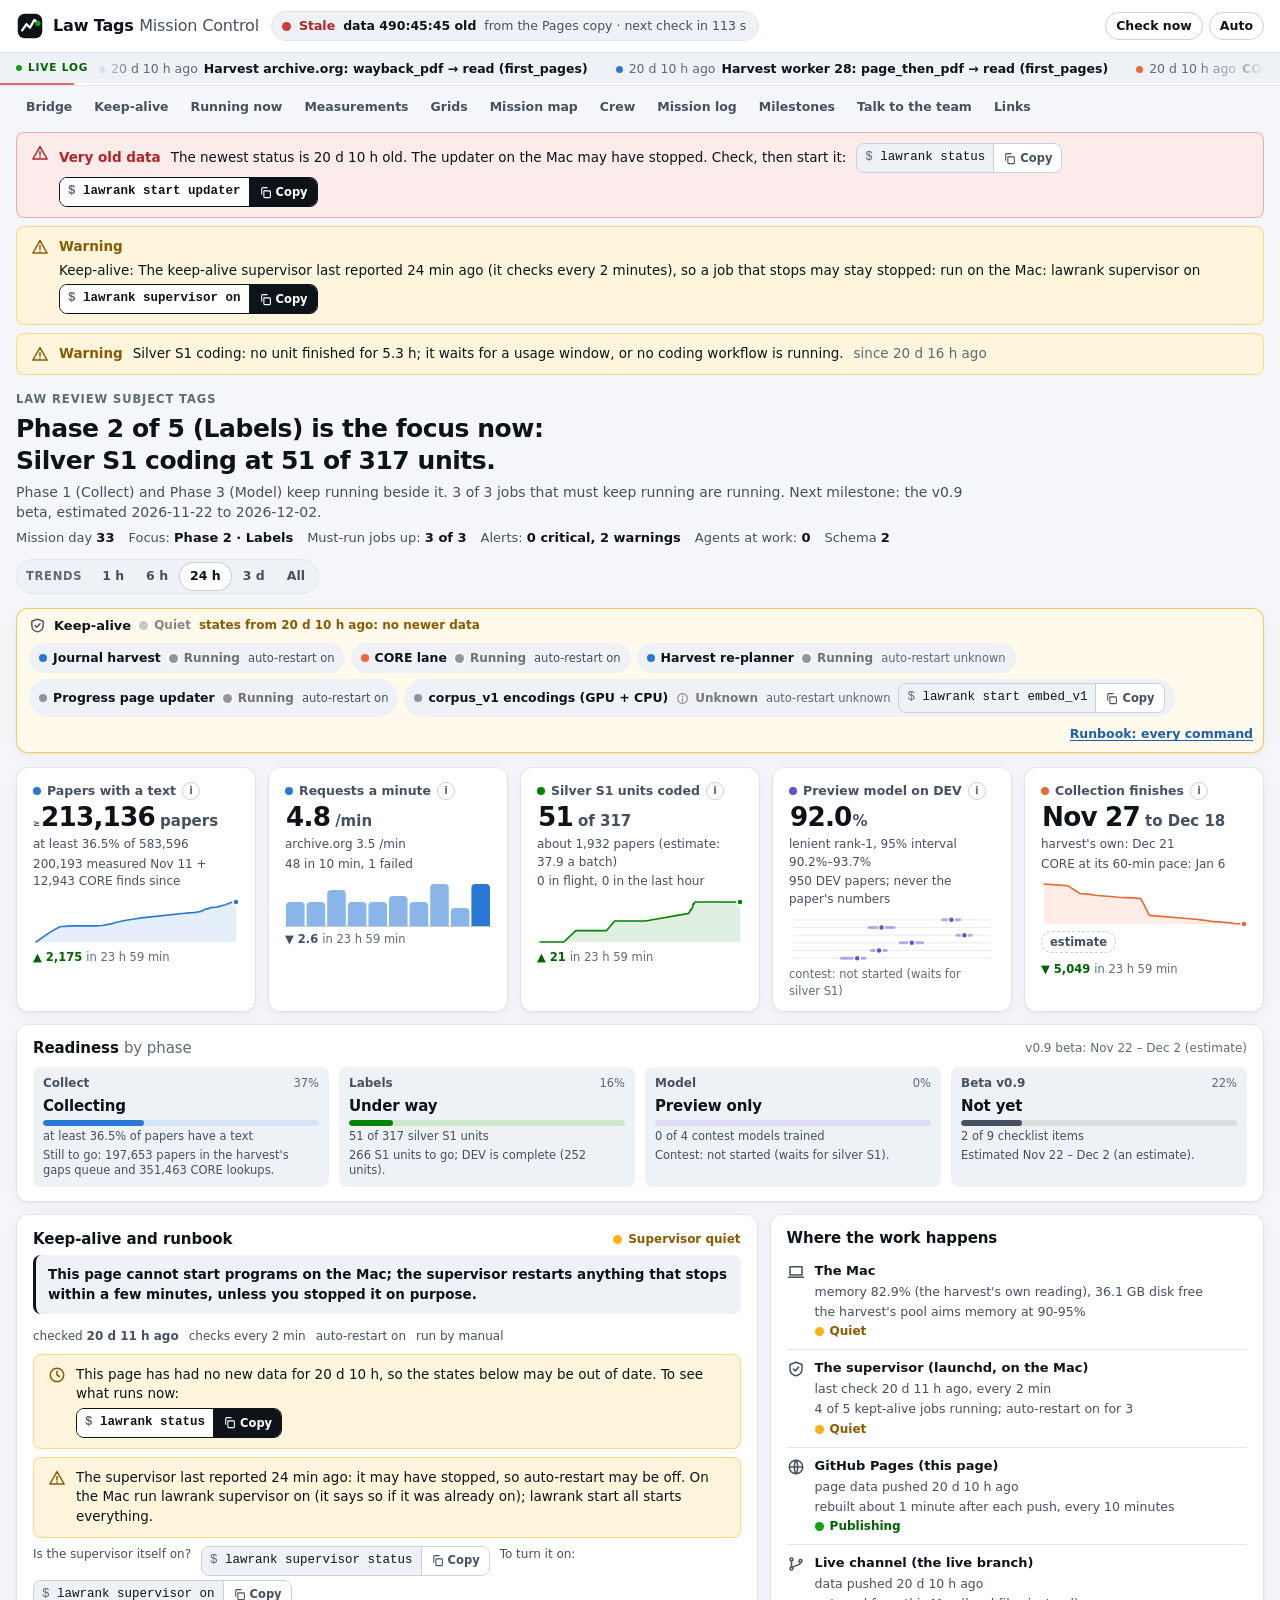
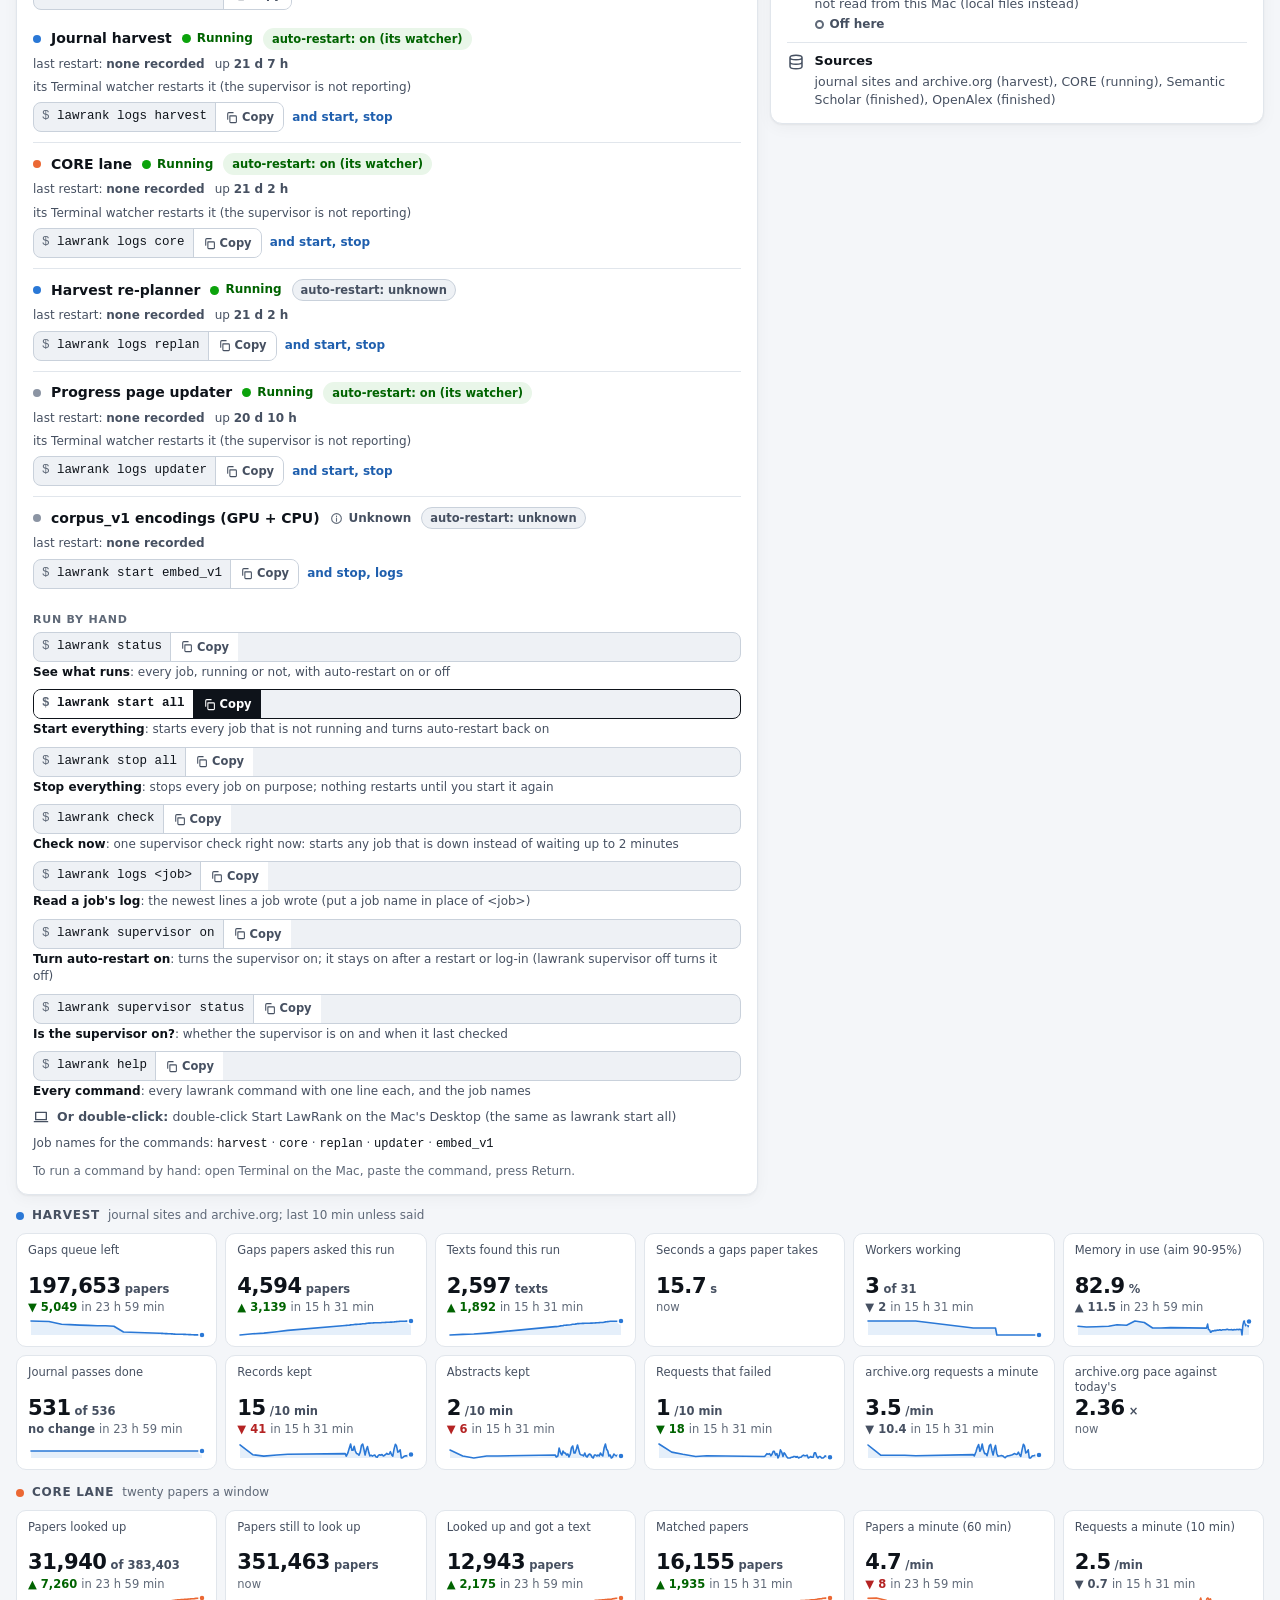
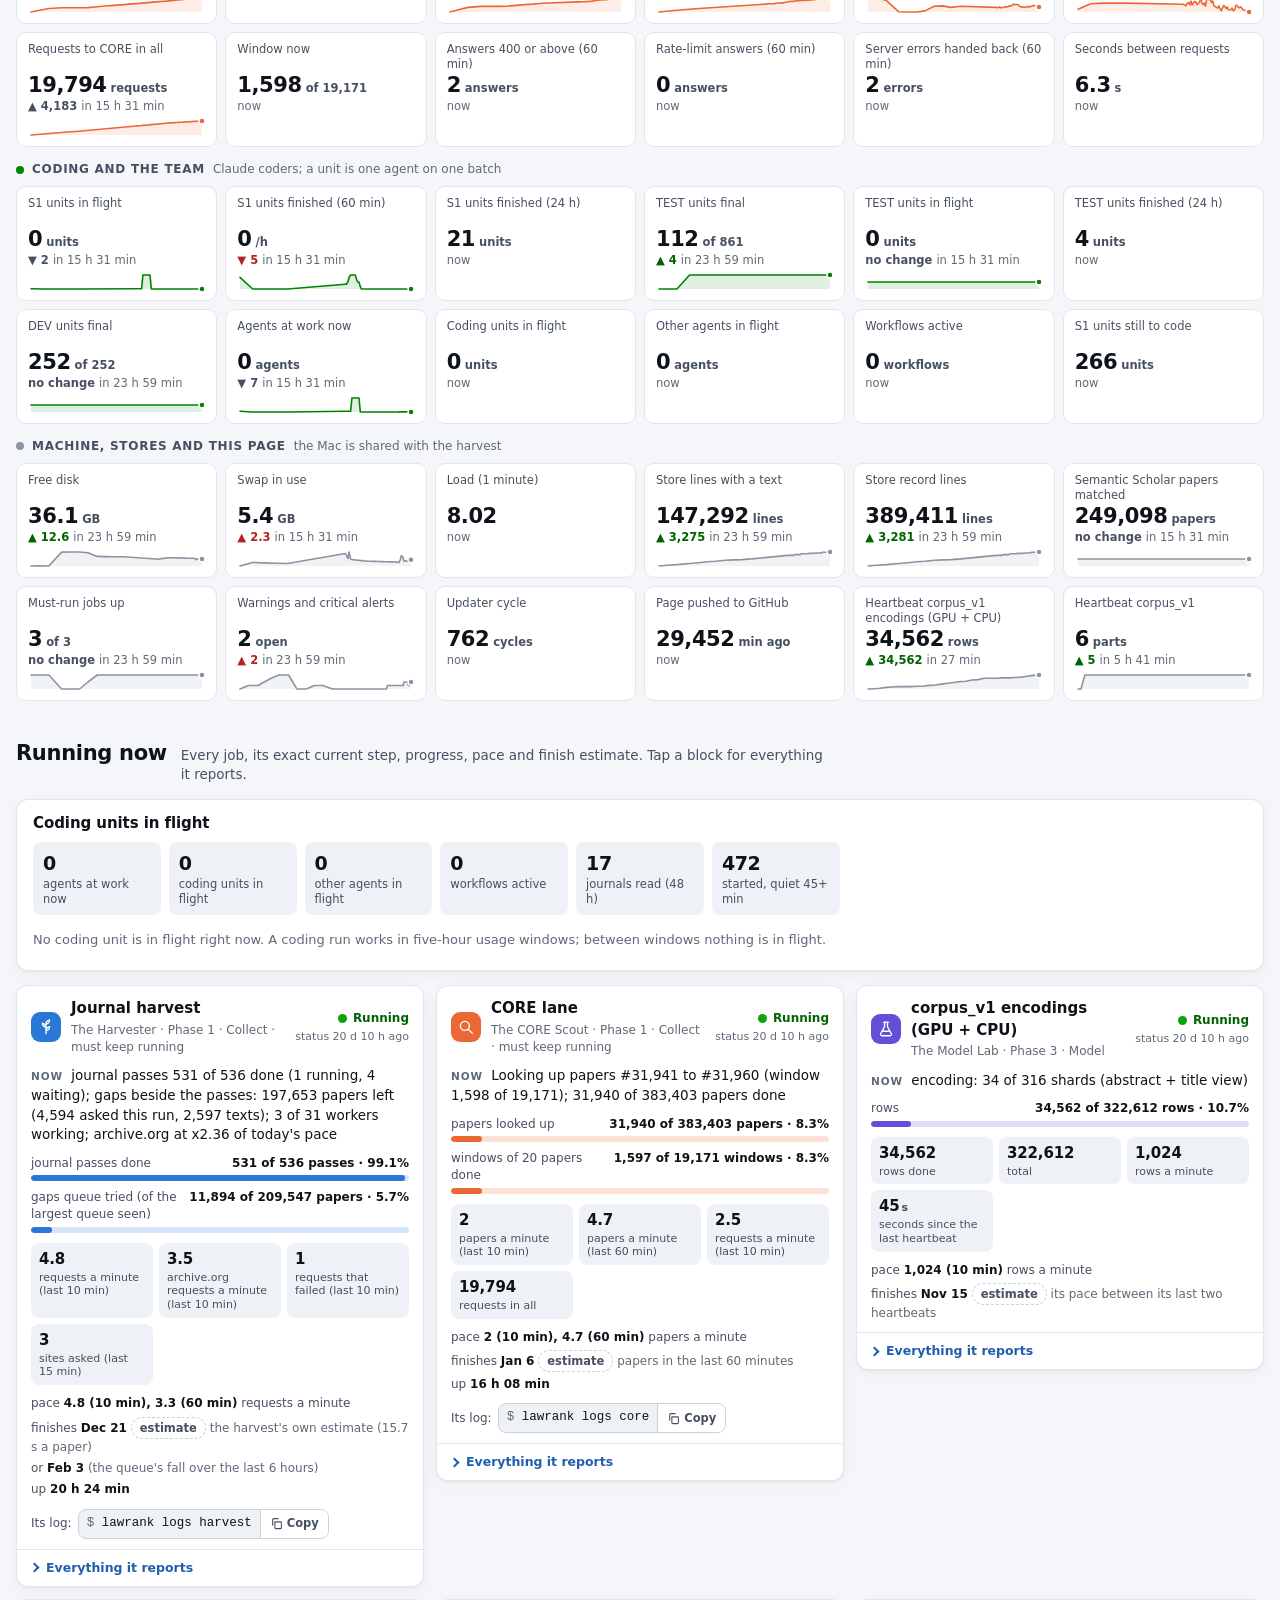
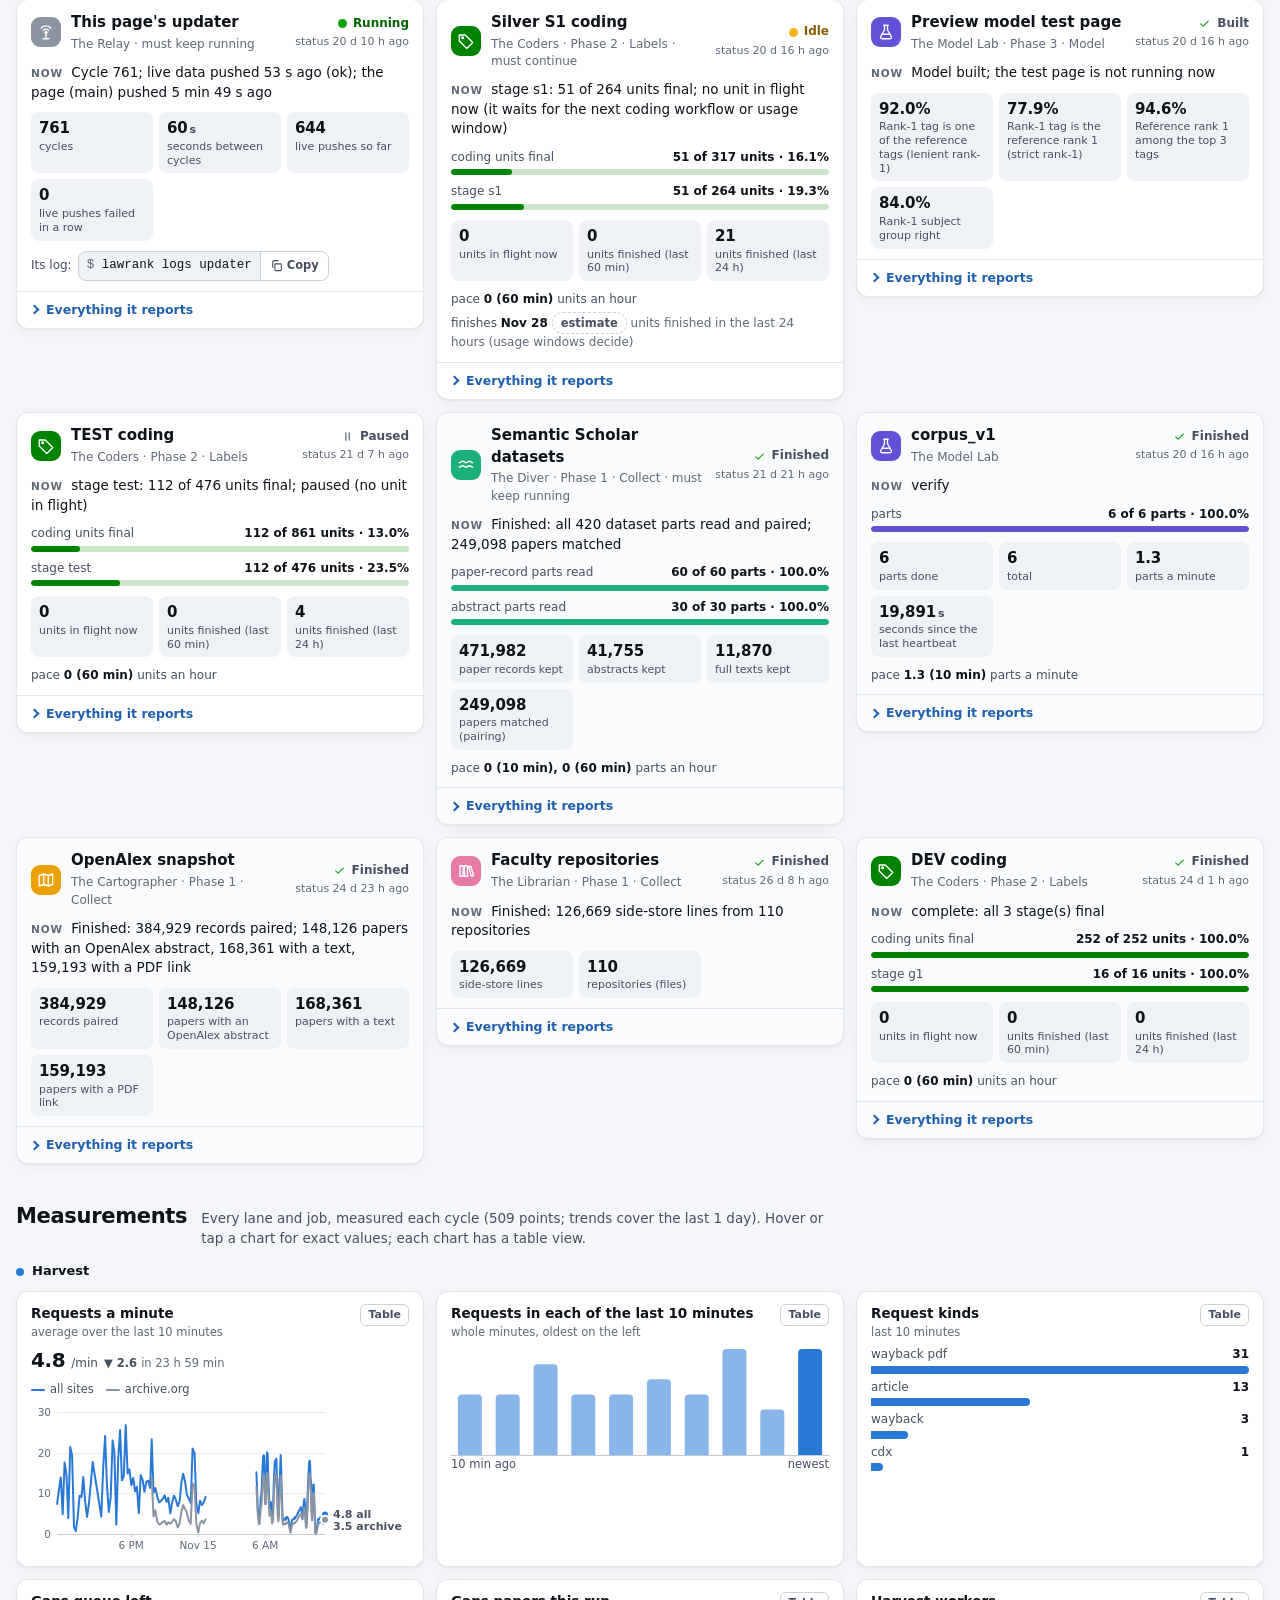
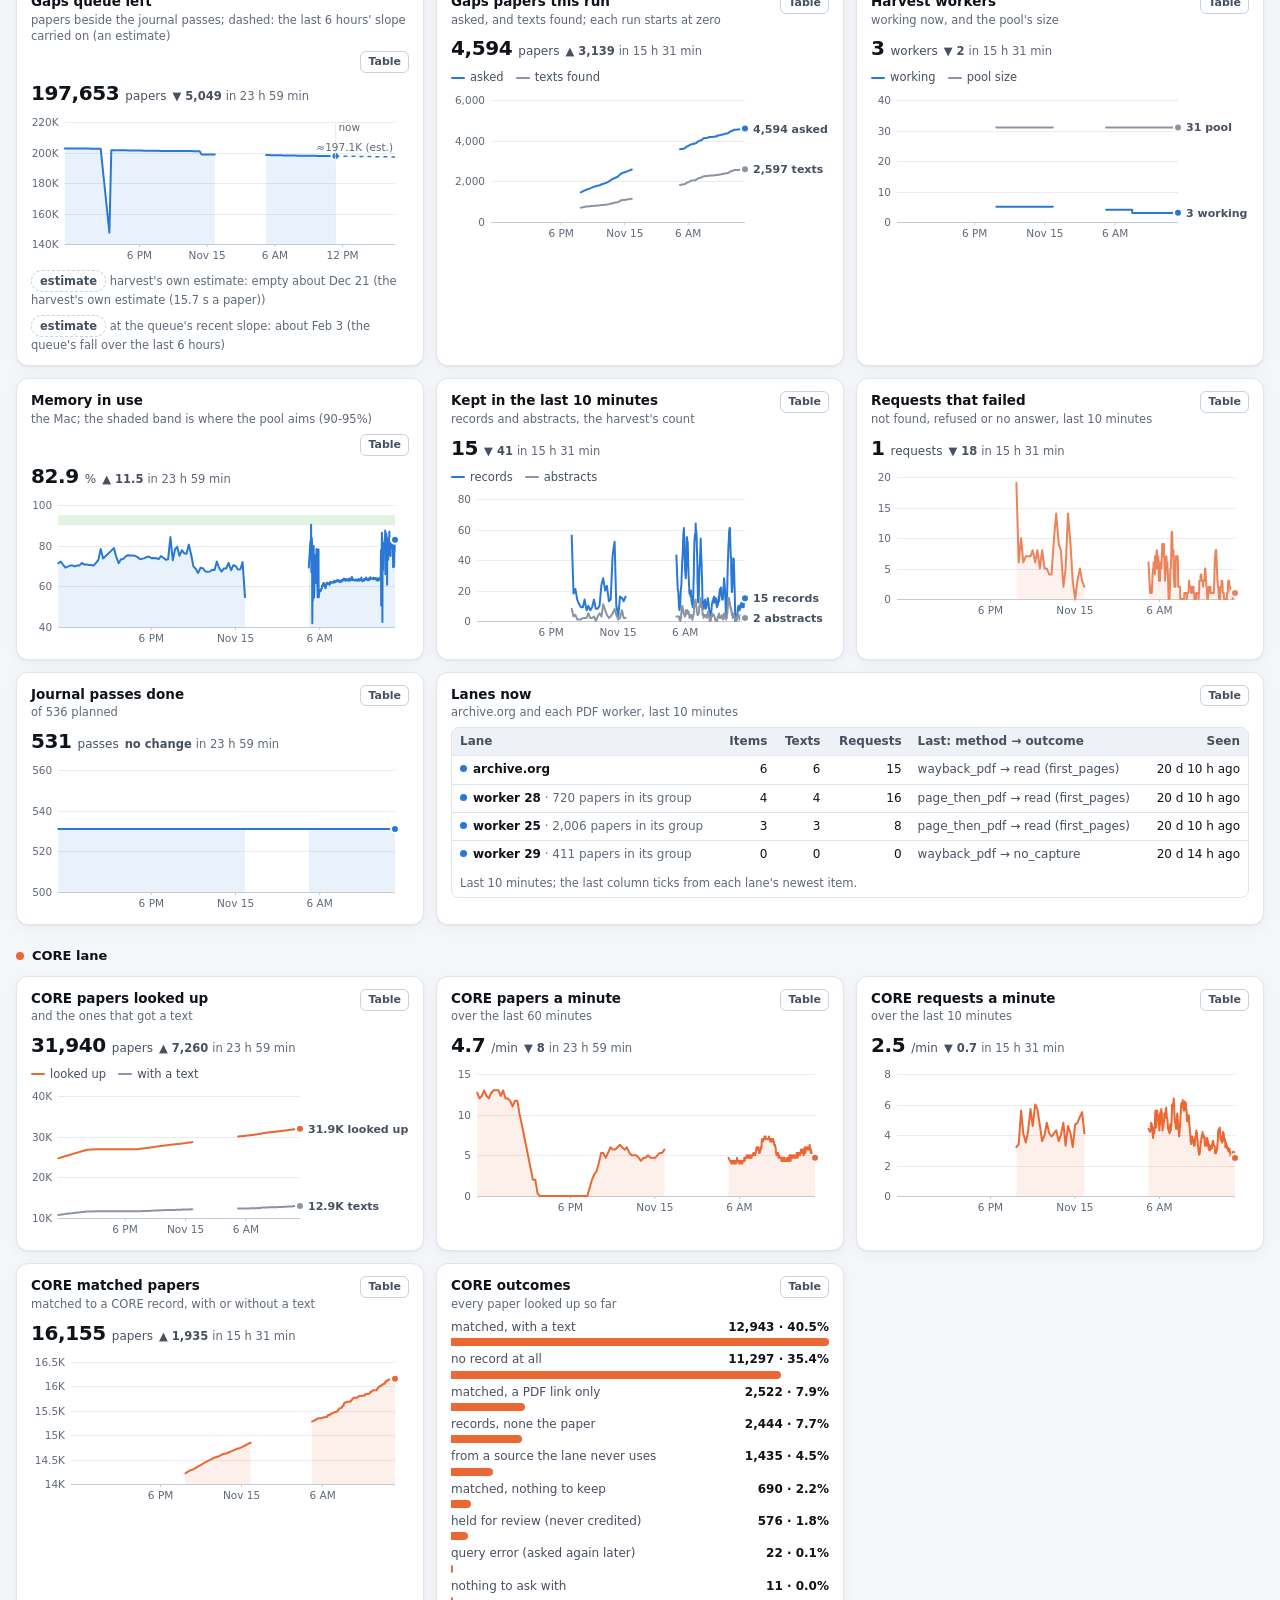
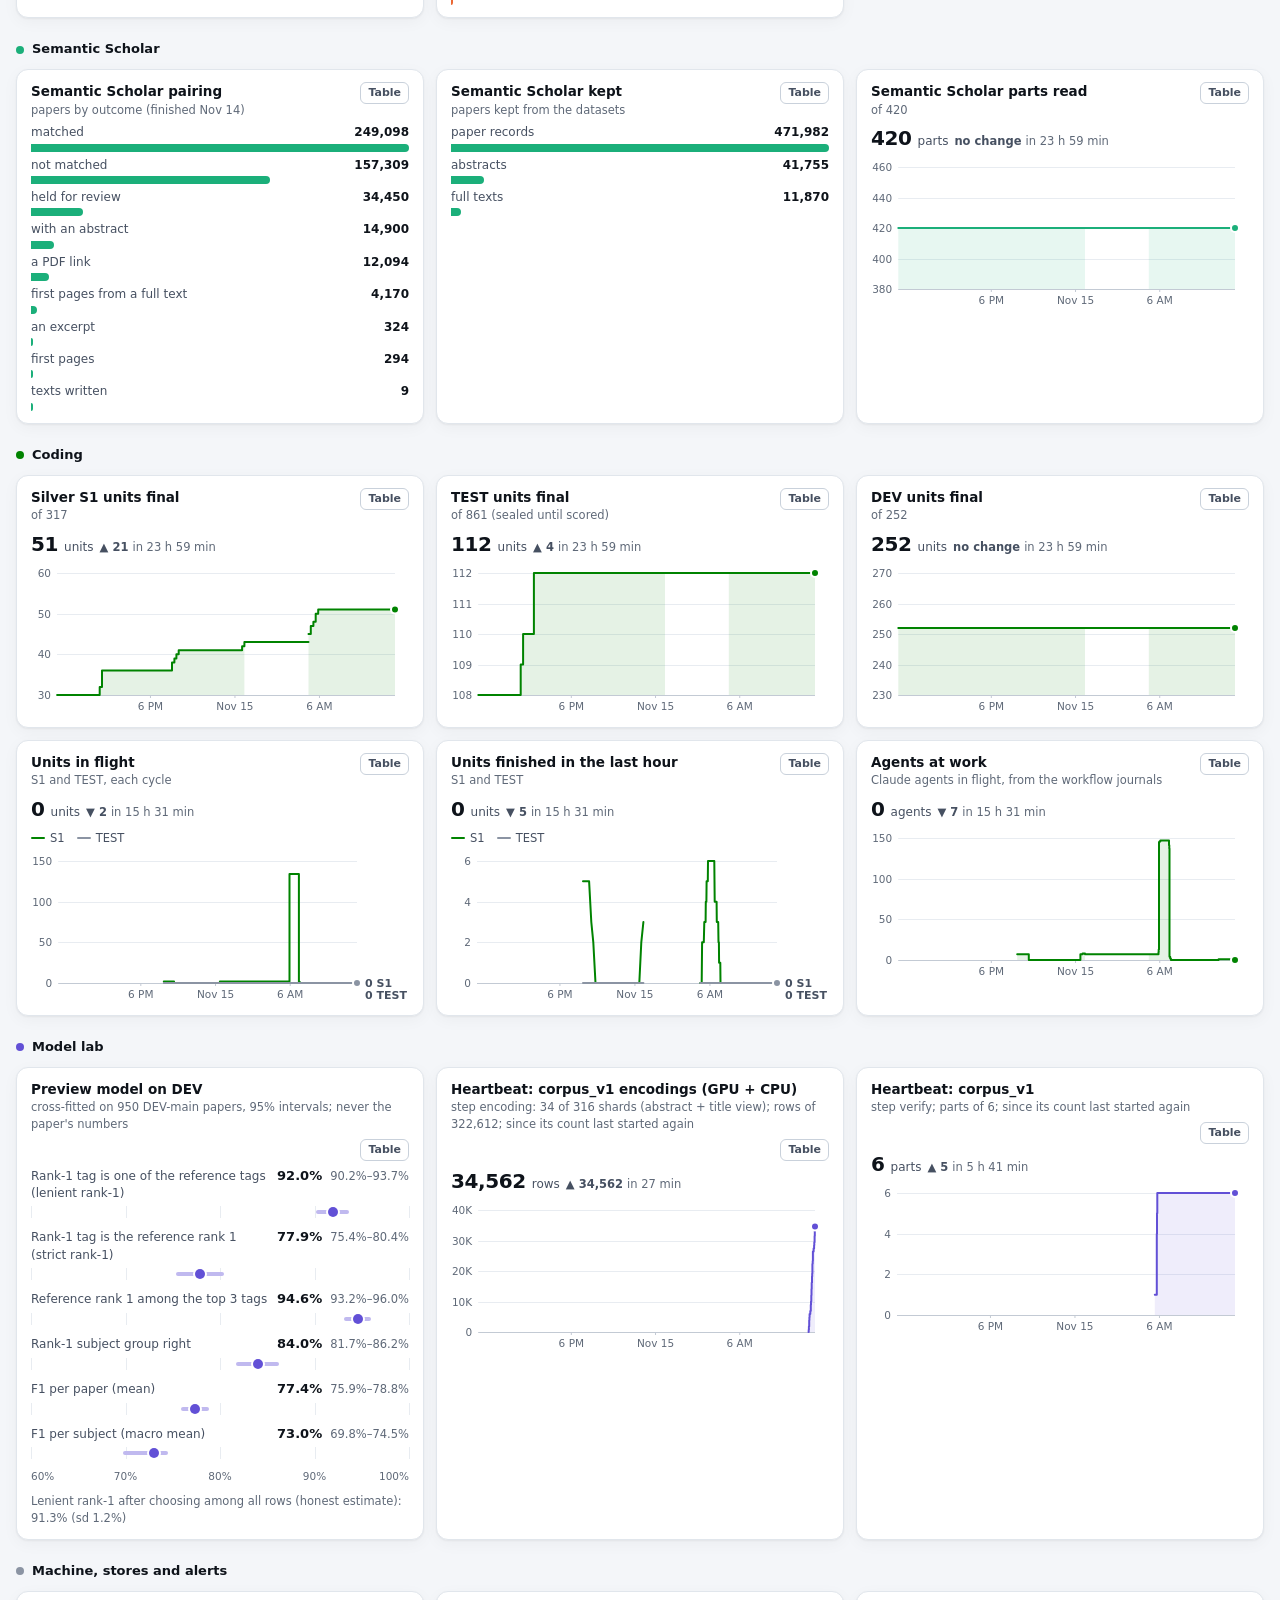
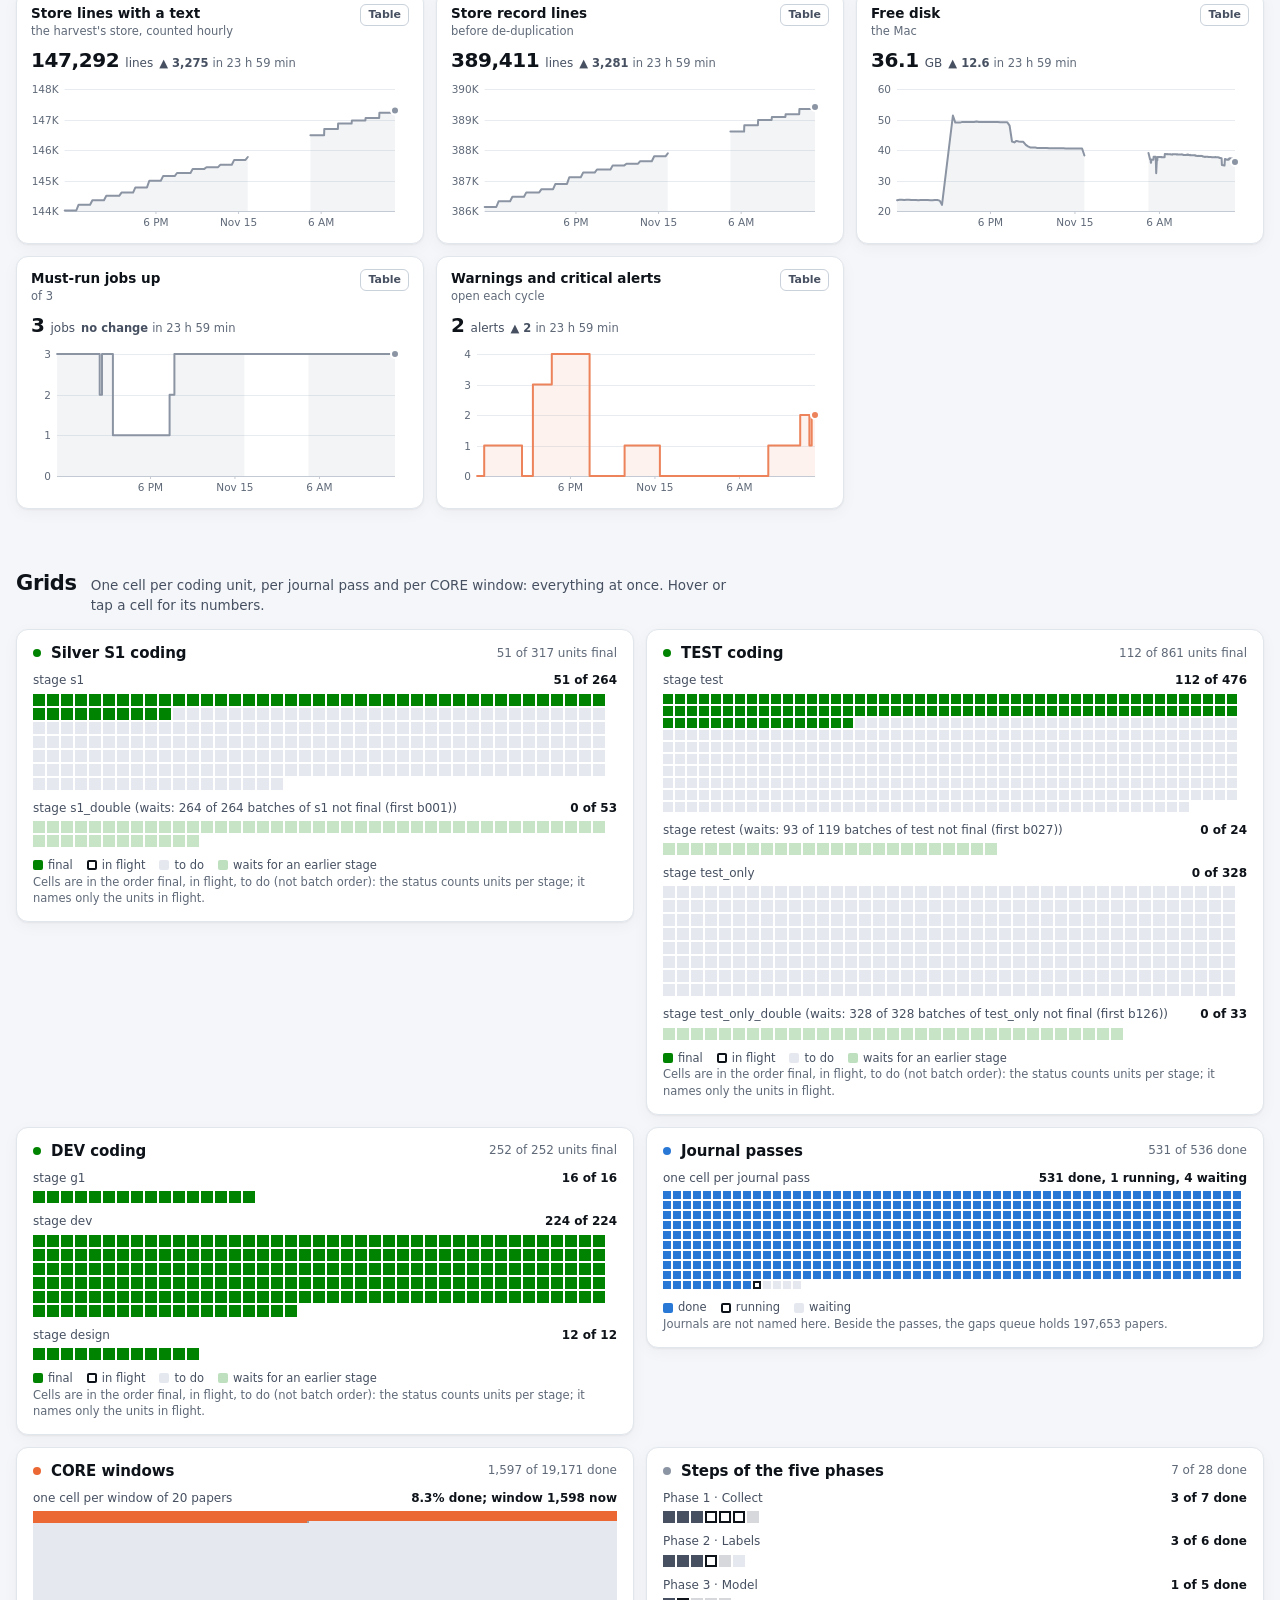
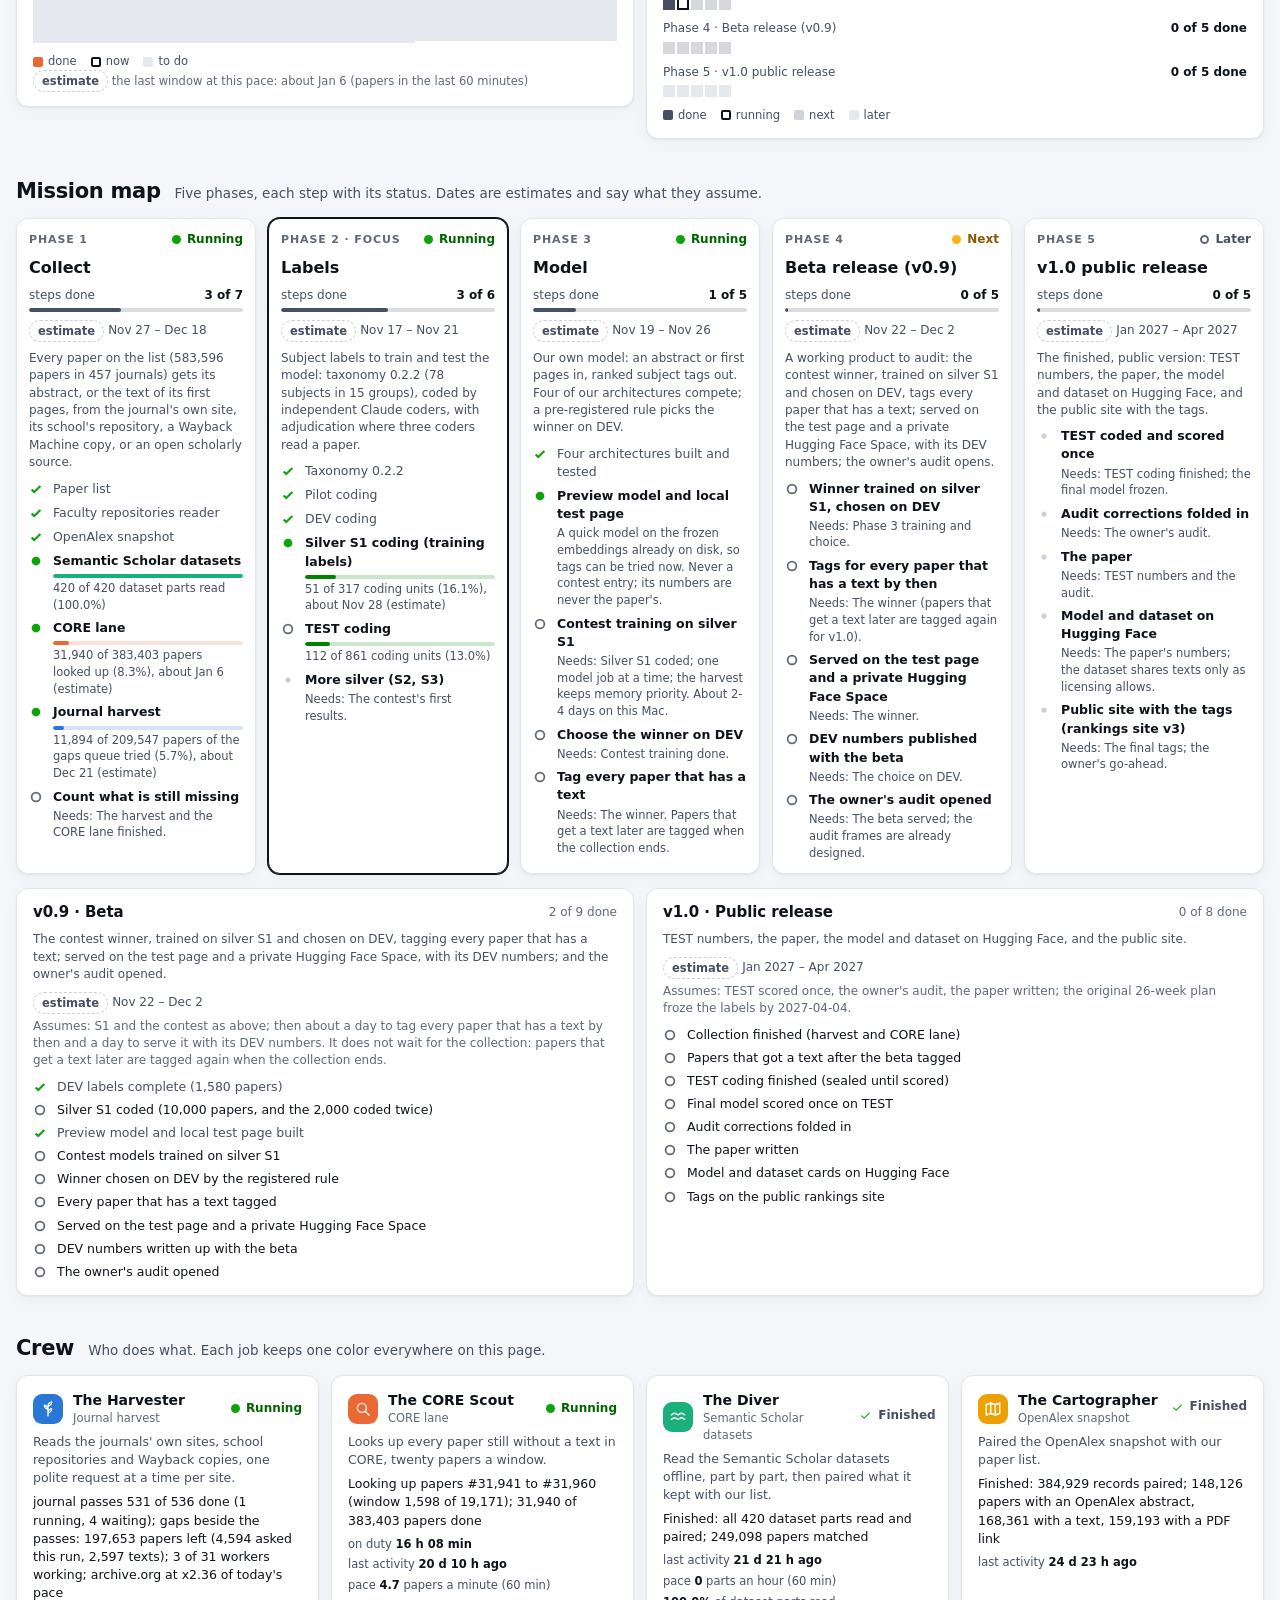
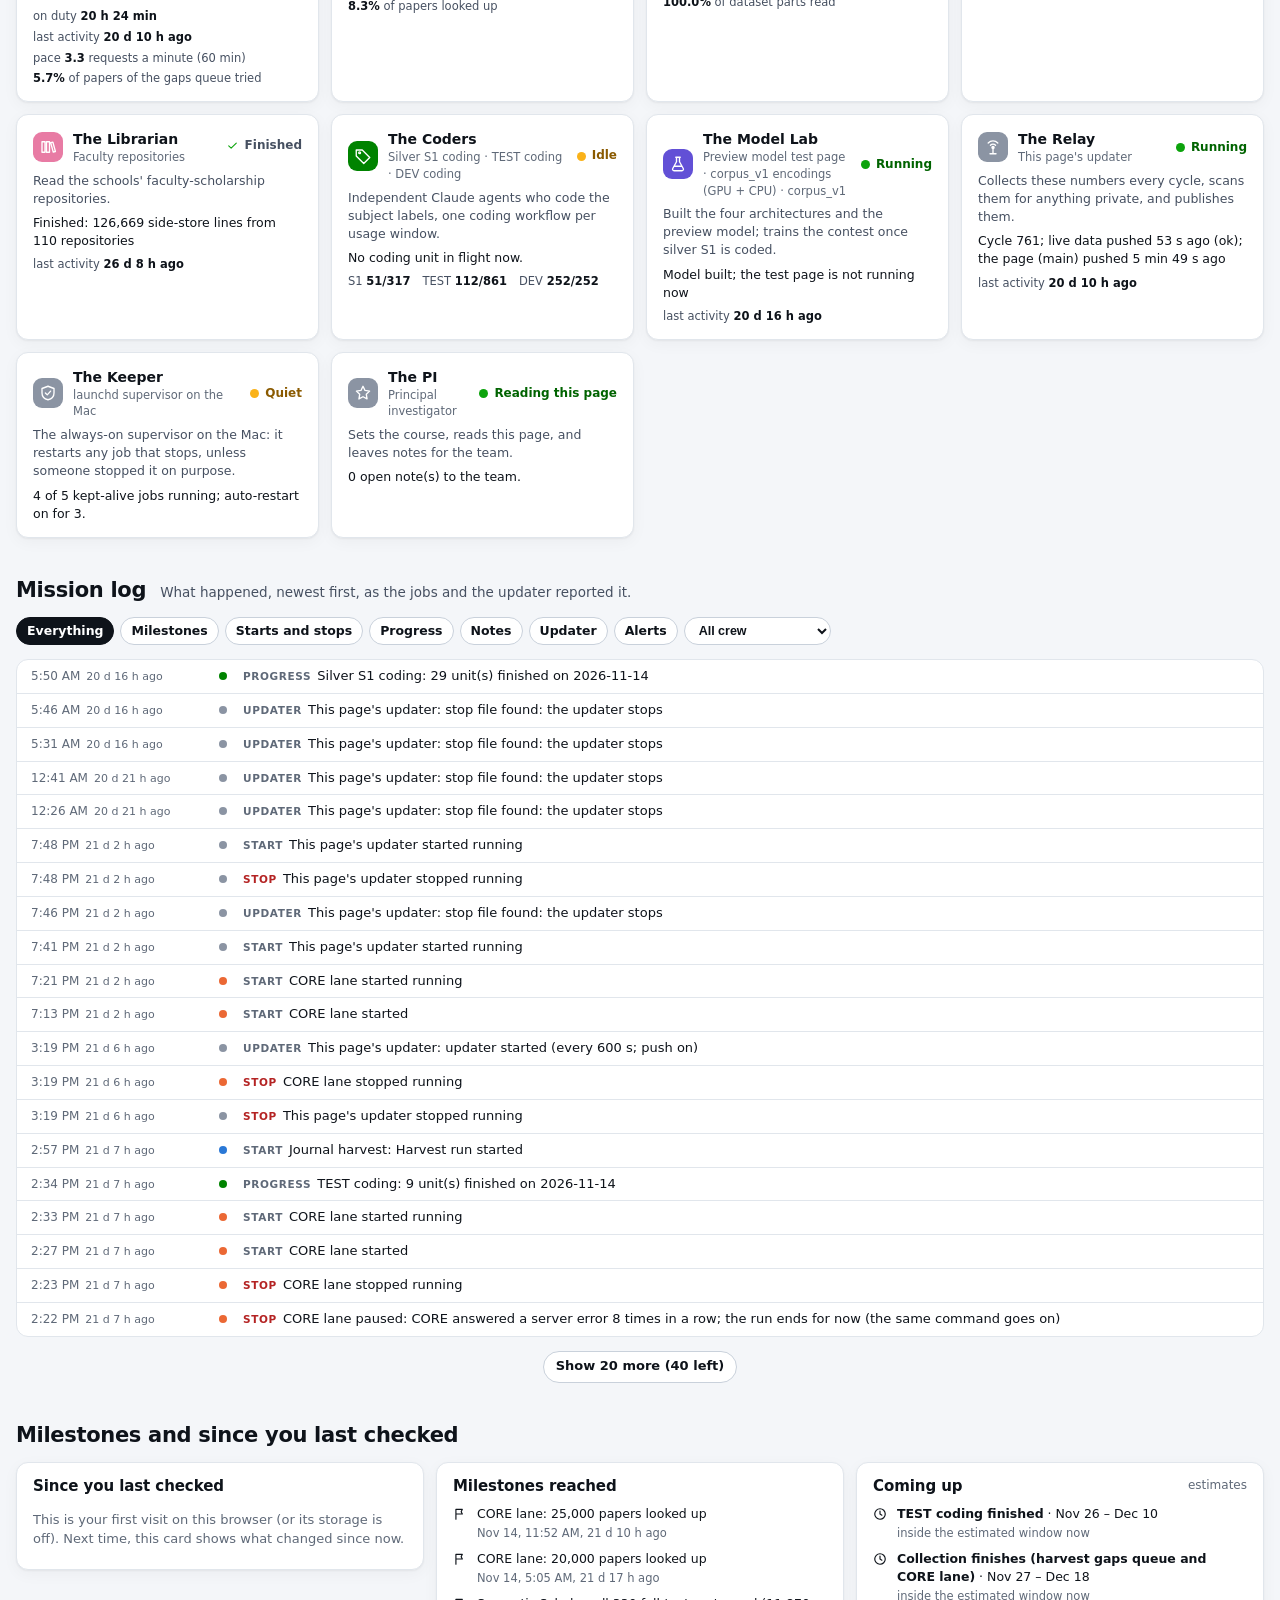
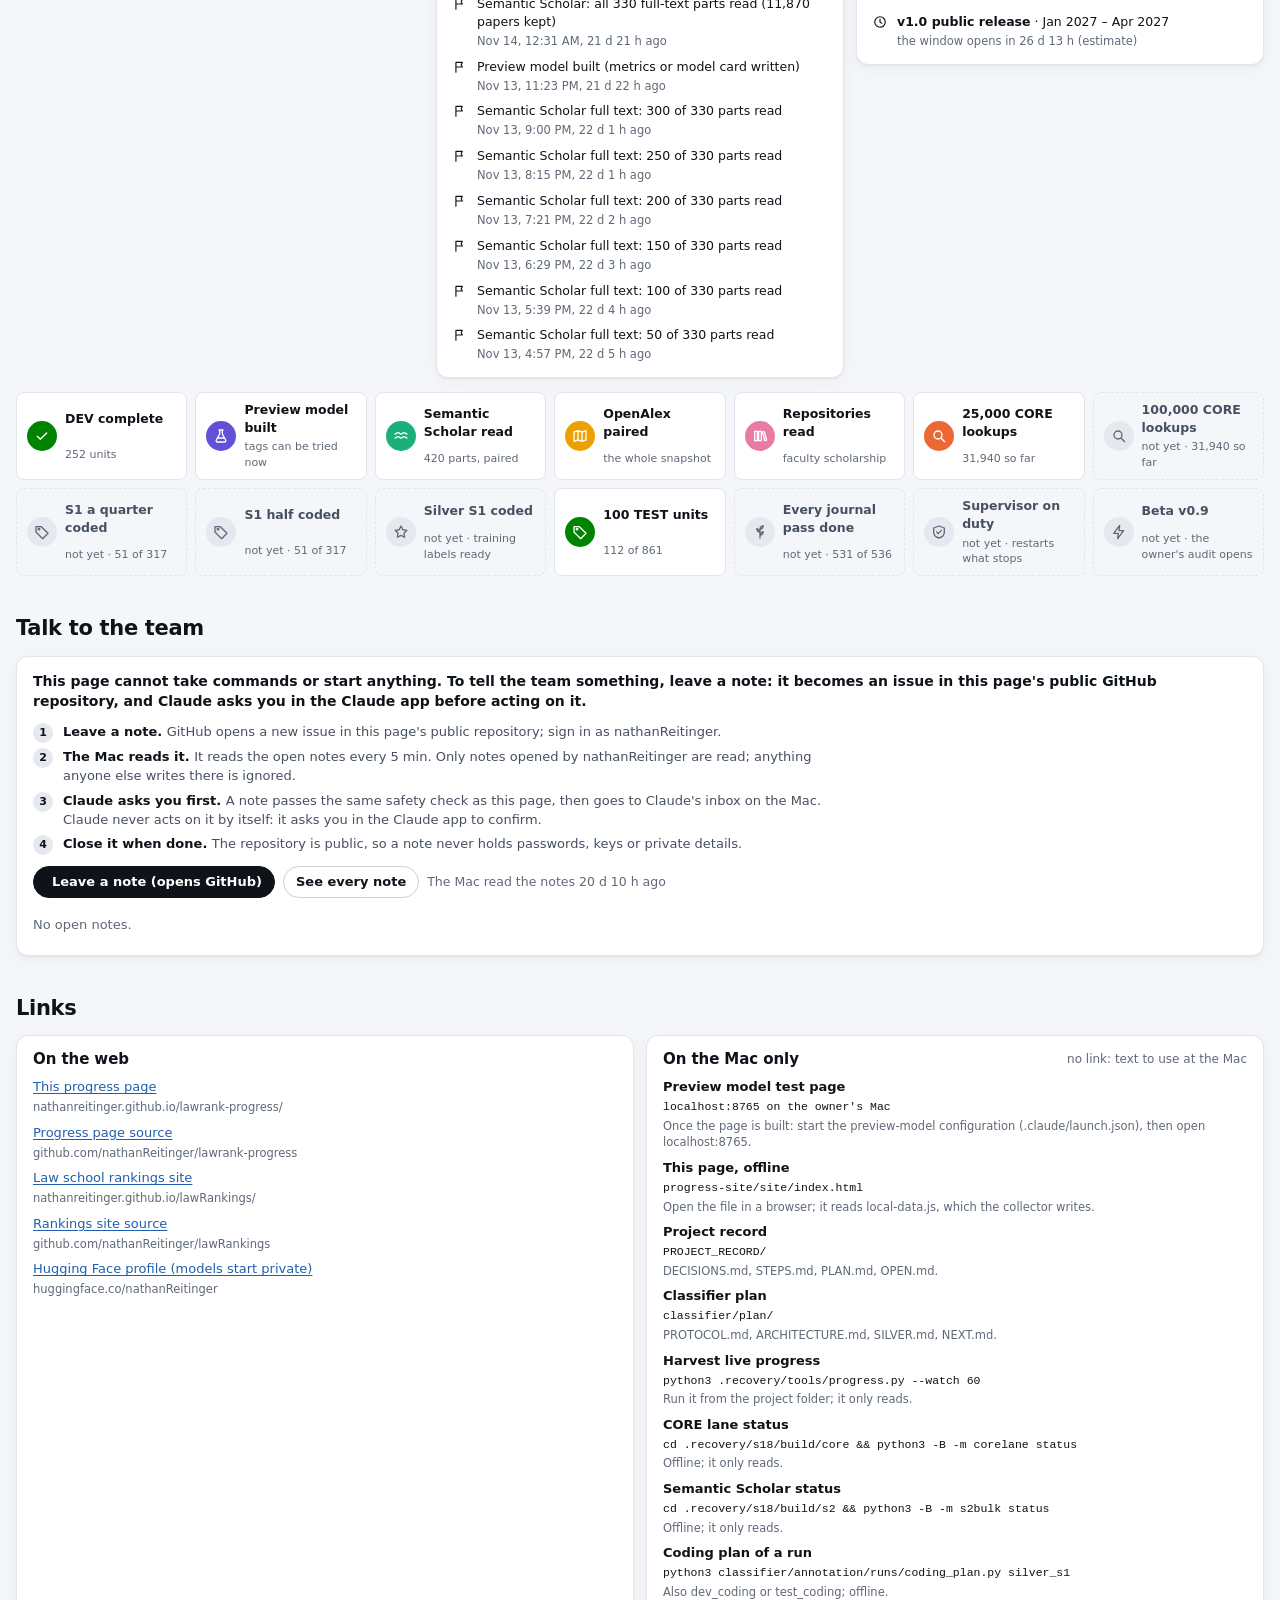
==== commit 5277521c: "status 2026-11-15 11:21 UTC" ====
--- a/site/index.html
+++ b/site/index.html
@@ -4,168 +4,208 @@
 <meta charset="utf-8">
 <meta name="viewport" content="width=device-width, initial-scale=1, viewport-fit=cover">
 <title>Law Tags Mission Control</title>
-<meta name="description" content="Mission control for the law review subject-tags project: where we are, what each crew member is doing, and what comes next. Updated every 10 minutes.">
+<meta name="description" content="Live mission control for the law review subject-tags project: what runs now, every job's exact step, live measurements, the keep-alive runbook, and what comes next.">
 <meta name="color-scheme" content="light dark">
-<meta name="theme-color" content="#e9eef5" media="(prefers-color-scheme: light)">
-<meta name="theme-color" content="#0d1520" media="(prefers-color-scheme: dark)">
-<link rel="icon" href="data:image/svg+xml,%3Csvg xmlns='http://www.w3.org/2000/svg' viewBox='0 0 32 32'%3E%3Ccircle cx='16' cy='16' r='14' fill='%232a78d6'/%3E%3Cellipse cx='16' cy='16' rx='11' ry='5' fill='none' stroke='%23ffffff' stroke-width='2' transform='rotate(-24 16 16)'/%3E%3Ccircle cx='24' cy='11' r='3' fill='%23ffffff'/%3E%3C/svg%3E">
+<meta name="theme-color" content="#f4f6f9" media="(prefers-color-scheme: light)">
+<meta name="theme-color" content="#0a0d12" media="(prefers-color-scheme: dark)">
+<link rel="icon" href="data:image/svg+xml,%3Csvg xmlns='http://www.w3.org/2000/svg' viewBox='0 0 32 32'%3E%3Crect x='2' y='2' width='28' height='28' rx='8' fill='%230e131a'/%3E%3Cpath d='M7 21 L12 14 L16 18 L21 9 L25 13' fill='none' stroke='%23ffffff' stroke-width='2.6' stroke-linecap='round' stroke-linejoin='round'/%3E%3Ccircle cx='25' cy='13' r='3' fill='%230ca30c'/%3E%3C/svg%3E">
 <link rel="stylesheet" href="style.css">
 <script>
   try { var t = localStorage.getItem("progress-theme"); if (t === "light" || t === "dark") document.documentElement.setAttribute("data-theme", t); } catch (e) {}
 </script>
 </head>
-<body class="is-loading">
+<body>
 <a class="skip" href="#main">Skip to the content</a>
 
-<header class="band" id="top">
-  <div class="wrap band-in">
-    <div class="band-head">
-      <svg class="patch" viewBox="0 0 120 120" aria-hidden="true" focusable="false">
-        <circle class="patch-rim" cx="60" cy="60" r="56"/>
-        <circle class="patch-face" cx="60" cy="60" r="47"/>
-        <path class="patch-book" d="M34 74 C44 68 53 68 60 74 C67 68 76 68 86 74 L86 48 C76 42 67 42 60 48 C53 42 44 42 34 48 Z M60 48 L60 74"/>
-        <g class="patch-orbit-g">
-          <ellipse class="patch-orbit" cx="60" cy="60" rx="44" ry="16" transform="rotate(-22 60 60)"/>
-          <g class="patch-sat"><path class="patch-tag" d="M95 38 L103 38 L108 43 L103 48 L95 48 Z"/><circle class="patch-tag-hole" cx="98.5" cy="43" r="1.6"/></g>
-        </g>
-        <circle class="patch-star" cx="60" cy="24" r="3"/>
-      </svg>
-      <div class="band-title">
-        <p class="eyebrow">Law review subject tags</p>
-        <h1>Mission control</h1>
-      </div>
-      <button type="button" class="theme-btn" id="theme" aria-label="Color theme: follows the system. Press to change.">Theme: auto</button>
-    </div>
-    <p class="lead" id="mc-sentence" aria-live="polite">Loading the latest status&hellip;</p>
-    <p class="sublead" id="mc-subsentence"></p>
-    <ul class="tele" aria-label="Mission telemetry">
-      <li class="tele-tile">
-        <p class="tele-label">Mission clock</p>
-        <p class="tele-value" id="mc-day">Day &ndash;</p>
-        <p class="tele-foot"><span class="mono" id="mc-clock" aria-hidden="true">T+ &ndash;</span> <span id="mc-since-start"></span></p>
-      </li>
-      <li class="tele-tile">
-        <p class="tele-label">Live feed</p>
-        <p class="tele-value"><span class="pulse" id="mc-pulse" aria-hidden="true"></span><span id="mc-updated">Not loaded yet</span></p>
-        <p class="tele-foot" id="mc-next-check">Checks for news every 2 minutes</p>
-      </li>
-      <li class="tele-tile">
-        <p class="tele-label">Crew on duty</p>
-        <p class="tele-value" id="mc-crew-up">&ndash;</p>
-        <p class="tele-foot" id="mc-crew-note"></p>
-      </li>
-      <li class="tele-tile">
-        <p class="tele-label">Next stop</p>
-        <p class="tele-value" id="mc-next-name">&ndash;</p>
-        <p class="tele-foot" id="mc-next-when"></p>
-      </li>
-    </ul>
-    <div id="banner" role="status"></div>
+<header class="topbar" id="top">
+  <div class="wrap topbar-in">
+    <a class="brand" href="#top" aria-label="Law Tags Mission Control, back to the top">
+      <svg class="brand-mark" viewBox="0 0 32 32" aria-hidden="true" focusable="false"><rect x="2" y="2" width="28" height="28" rx="8"/><path d="M7 21 L12 14 L16 18 L21 9 L25 13"/><circle cx="25" cy="13" r="3"/></svg>
+      <span class="brand-text"><span class="brand-name">Law Tags</span> <span class="brand-sub">Mission Control</span></span>
+    </a>
+    <div class="pulse-pill" id="pulse" data-state="loading">
+      <span class="pulse-dot" aria-hidden="true"></span>
+      <span class="pulse-word" id="pulse-word">Loading</span>
+      <span class="pulse-age" id="pulse-age" aria-hidden="true">&ndash;</span>
+      <span class="pulse-src" id="pulse-src"></span>
+    </div>
+    <div class="topbar-tools">
+      <button type="button" class="btn ghost sm" id="refresh" title="Check for new data now">Check now</button>
+      <button type="button" class="btn ghost sm" id="theme" aria-label="Color theme: follows the system. Press to change.">Auto</button>
+    </div>
   </div>
+  <div class="ticker" id="ticker" aria-label="Newest events">
+    <div class="wrap ticker-in">
+      <span class="ticker-tag" aria-hidden="true">Live log</span>
+      <div class="ticker-view"><div class="ticker-track" id="ticker-track"></div></div>
+    </div>
+  </div>
+  <div class="pollbar" aria-hidden="true"><span id="pollbar"></span></div>
 </header>
-
 <nav class="wrap jump" aria-label="Sections">
-  <a href="#since">Since you checked</a>
+  <a href="#bridge">Bridge</a>
+  <a href="#runbook">Keep-alive</a>
+  <a href="#running">Running now</a>
+  <a href="#measurements">Measurements</a>
+  <a href="#grids">Grids</a>
   <a href="#map">Mission map</a>
   <a href="#crew">Crew</a>
-  <a href="#collection">Collection</a>
-  <a href="#labels">Labels</a>
-  <a href="#lab">Model lab</a>
   <a href="#log">Mission log</a>
-  <a href="#badges">Badges</a>
+  <a href="#milestones">Milestones</a>
+  <a href="#notes">Talk to the team</a>
   <a href="#links">Links</a>
 </nav>
 
+<div class="wrap" id="alerts" aria-live="polite"></div>
+
 <main id="main" class="wrap">
-  <noscript><p class="banner warn">This page needs JavaScript to read its status file.</p></noscript>
-
-  <section class="panel" id="alerts-sec" aria-labelledby="h-alerts" hidden>
-    <h2 id="h-alerts">Needs attention</h2>
-    <ul class="alerts" id="alerts"></ul>
-  </section>
-
-  <section class="panel" id="since" aria-labelledby="h-since">
-    <div class="panel-head">
-      <h2 id="h-since">Since you last checked</h2>
-      <p class="sub" id="since-sub">What the crew got done while you were away. Your last visit is remembered on this device only.</p>
-    </div>
-    <div id="since-body"><p class="placeholder">Waiting for the first status&hellip;</p></div>
-  </section>
-
-  <section class="panel" id="map" aria-labelledby="h-map">
-    <div class="panel-head">
-      <h2 id="h-map">Mission map</h2>
-      <p class="sub">Five phases, from the paper list to the public release. Several run at once; the focus is marked. Every date is an estimate until its step is done.</p>
-    </div>
-    <div id="map-body"><p class="placeholder">Plotting the course&hellip;</p></div>
-  </section>
-
-  <section class="panel" id="crew" aria-labelledby="h-crew">
-    <div class="panel-head">
-      <h2 id="h-crew">The crew</h2>
-      <p class="sub">Everyone on the mission, people and programs. Tap a card for its latest status line and trend.</p>
-    </div>
-    <div class="crew-grid" id="crew-body"><p class="placeholder">Calling the roll&hellip;</p></div>
-  </section>
-
-  <section class="panel" id="collection" aria-labelledby="h-collection">
-    <div class="panel-head">
-      <p class="kicker">Phase 1</p>
-      <h2 id="h-collection">Collection: a text for every paper</h2>
-      <p class="sub">The goal is an abstract, or the first pages, for each of the papers on our list.</p>
-    </div>
-    <div id="collection-body"><p class="placeholder">Counting texts&hellip;</p></div>
-  </section>
-
-  <section class="panel" id="labels" aria-labelledby="h-labels">
-    <div class="panel-head">
-      <p class="kicker">Phase 2</p>
-      <h2 id="h-labels">Labels: coding the subjects</h2>
-      <p class="sub">Claude coders label papers with subjects for training (silver S1), choosing the model (DEV) and the final test (TEST, sealed: counts only). A unit is one coder agent on one batch of papers.</p>
-    </div>
-    <div id="labels-body"><p class="placeholder">Reading the coding plans&hellip;</p></div>
-  </section>
-
-  <section class="panel" id="lab" aria-labelledby="h-lab">
-    <div class="panel-head">
-      <p class="kicker">Phase 3</p>
-      <h2 id="h-lab">Model lab</h2>
-      <p class="sub">Four of our own architectures compete; a pre-registered rule picks the winner on DEV. The preview model is for trying tags now, and its numbers are never the paper's.</p>
-    </div>
-    <div id="lab-body"><p class="placeholder">Warming up the lab&hellip;</p></div>
-  </section>
-
-  <section class="panel" id="log" aria-labelledby="h-log">
-    <div class="panel-head">
-      <h2 id="h-log">Mission log</h2>
-      <p class="sub">Starts, stops and milestones, newest first, read from the jobs' own logs.</p>
-    </div>
-    <div id="log-body"><p class="placeholder">Opening the log&hellip;</p></div>
-  </section>
-
-  <section class="panel" id="badges" aria-labelledby="h-badges">
-    <div class="panel-head">
-      <h2 id="h-badges">Badges</h2>
-      <p class="sub">Milestones the team has earned, and the next ones up. Each is checked from the numbers on this page.</p>
-    </div>
-    <div id="badges-body"><p class="placeholder">Polishing the badges&hellip;</p></div>
-  </section>
-
-  <section class="panel" id="links" aria-labelledby="h-links">
-    <div class="panel-head">
-      <h2 id="h-links">Links</h2>
-      <p class="sub">Public pages open from anywhere. The others live on the PI's Mac and are listed so the crew knows where to look.</p>
-    </div>
-    <div class="links-grid" id="links-body"></div>
+  <noscript><p class="banner crit">This page needs JavaScript to read its status file. The runbook: open Terminal on the Mac and run <code>lawrank status</code>, <code>lawrank start all</code>, <code>lawrank stop all</code> or <code>lawrank logs &lt;job&gt;</code>.</p></noscript>
+
+  <section id="bridge" class="section bridge" aria-labelledby="bridge-h">
+    <div class="bridge-head">
+      <div class="bridge-title">
+        <p class="eyebrow" id="bridge-eyebrow">Law review subject tags</p>
+        <h1 id="bridge-h" class="headline">Loading the latest status&hellip;</h1>
+        <p class="headline-more" id="headline-more"></p>
+        <p class="subline" id="subline"></p>
+      </div>
+      <div class="range" role="group" aria-label="Trends cover" id="range">
+        <span class="range-label">Trends</span>
+        <button type="button" class="seg" data-range="3600" aria-pressed="false">1 h</button>
+        <button type="button" class="seg" data-range="21600" aria-pressed="false">6 h</button>
+        <button type="button" class="seg" data-range="86400" aria-pressed="true">24 h</button>
+        <button type="button" class="seg" data-range="259200" aria-pressed="false">3 d</button>
+        <button type="button" class="seg" data-range="0" aria-pressed="false">All</button>
+      </div>
+    </div>
+
+    <div class="ka-strip" id="ka-strip" role="region" aria-label="Keep-alive at a glance"></div>
+
+    <div class="bridge-grid">
+      <div class="hero-tiles" id="hero-tiles"></div>
+      <div class="card readiness" aria-labelledby="ready-h">
+        <div class="card-head">
+          <h2 id="ready-h" class="card-title">Readiness <span class="muted">by phase</span></h2>
+          <span class="card-note" id="ready-note"></span>
+        </div>
+        <div class="ready-row" id="readiness"></div>
+      </div>
+
+      <aside class="bridge-side" aria-label="Keep-alive, runbook and where the work happens">
+        <section class="card runbook" id="runbook" aria-labelledby="runbook-h">
+          <div class="card-head">
+            <h2 id="runbook-h" class="card-title">Keep-alive and runbook</h2>
+            <span class="sv-chip" id="sv-chip"></span>
+          </div>
+          <p class="runbook-sentence" id="runbook-sentence">This page cannot start programs on the Mac; the supervisor restarts anything that stops within a few minutes, unless you stopped it on purpose.</p>
+          <div id="runbook-warn"></div>
+          <ul class="kr-list" id="kr-list" aria-label="Kept-alive jobs"></ul>
+          <h3 class="mini-h">Run by hand</h3>
+          <ul class="cmd-list" id="cmd-list" aria-label="General commands"></ul>
+          <p class="runbook-how" id="runbook-how">To run a command by hand: open Terminal on the Mac, paste the command, press Return.</p>
+        </section>
+        <section class="card where-card" aria-labelledby="where-h">
+          <div class="card-head"><h2 id="where-h" class="card-title">Where the work happens</h2></div>
+          <div class="where" id="where"></div>
+        </section>
+      </aside>
+
+      <div class="stat-groups" id="stat-groups"></div>
+    </div>
+  </section>
+
+  <section id="running" class="section" aria-labelledby="running-h">
+    <div class="section-head">
+      <h2 id="running-h">Running now</h2>
+      <p class="section-sub" id="running-sub">Every job, its exact current step, progress, pace and finish estimate. Tap a block for everything it reports.</p>
+    </div>
+    <div class="flight card" id="flight-card" aria-labelledby="flight-h">
+      <div class="card-head">
+        <h3 id="flight-h" class="card-title">Coding units in flight</h3>
+        <span class="card-note" id="flight-note"></span>
+      </div>
+      <div class="team-strip" id="team-strip"></div>
+      <div id="flight"></div>
+    </div>
+    <div class="job-grid" id="jobs"></div>
+  </section>
+
+  <section id="measurements" class="section" aria-labelledby="meas-h">
+    <div class="section-head">
+      <h2 id="meas-h">Measurements</h2>
+      <p class="section-sub" id="meas-sub">Every lane and job, measured each cycle. Hover or tap a chart for exact values; each chart has a table view.</p>
+    </div>
+    <div id="charts"></div>
+  </section>
+
+  <section id="grids" class="section" aria-labelledby="grids-h">
+    <div class="section-head">
+      <h2 id="grids-h">Grids</h2>
+      <p class="section-sub">One cell per coding unit, per journal pass and per CORE window: everything at once. Hover or tap a cell for its numbers.</p>
+    </div>
+    <div class="grid-cards" id="grid-cards"></div>
+  </section>
+
+  <section id="map" class="section" aria-labelledby="map-h">
+    <div class="section-head">
+      <h2 id="map-h">Mission map</h2>
+      <p class="section-sub" id="map-sub">Five phases, each step with its status. Dates are estimates and say what they assume.</p>
+    </div>
+    <ol class="phases" id="phases"></ol>
+    <div class="releases" id="releases"></div>
+  </section>
+
+  <section id="crew" class="section" aria-labelledby="crew-h">
+    <div class="section-head">
+      <h2 id="crew-h">Crew</h2>
+      <p class="section-sub">Who does what. Each job keeps one color everywhere on this page.</p>
+    </div>
+    <div class="crew-grid" id="crew-grid"></div>
+  </section>
+
+  <section id="log" class="section" aria-labelledby="log-h">
+    <div class="section-head">
+      <h2 id="log-h">Mission log</h2>
+      <p class="section-sub">What happened, newest first, as the jobs and the updater reported it.</p>
+    </div>
+    <div class="log-filters" id="log-filters" role="group" aria-label="Filter the log"></div>
+    <ol class="log-list" id="log-list"></ol>
+    <div class="log-more" id="log-more"></div>
+  </section>
+
+  <section id="milestones" class="section" aria-labelledby="ms-h">
+    <div class="section-head">
+      <h2 id="ms-h">Milestones and since you last checked</h2>
+    </div>
+    <div class="ms-grid">
+      <div class="card" id="since-card"><div class="card-head"><h3 class="card-title">Since you last checked</h3><span class="card-note" id="since-note"></span></div><div id="since"></div></div>
+      <div class="card"><div class="card-head"><h3 class="card-title">Milestones reached</h3></div><ol class="ms-list" id="ms-list"></ol></div>
+      <div class="card"><div class="card-head"><h3 class="card-title">Coming up</h3><span class="card-note">estimates</span></div><ol class="ms-list" id="ms-next"></ol></div>
+    </div>
+    <div class="badges" id="badges" aria-label="Badges earned"></div>
+  </section>
+
+  <section id="notes" class="section" aria-labelledby="notes-h">
+    <div class="section-head">
+      <h2 id="notes-h">Talk to the team</h2>
+    </div>
+    <div class="card notes" id="notes-body"></div>
+  </section>
+
+  <section id="links" class="section" aria-labelledby="links-h">
+    <div class="section-head">
+      <h2 id="links-h">Links</h2>
+    </div>
+    <div class="links" id="links-body"></div>
   </section>
 </main>
 
 <footer class="foot">
-  <div class="wrap" id="footer">
-    <p>This page is public. It shows progress facts only: counts, rates, phases and dates. It never shows paper texts, labels, keys, addresses or local paths.</p>
-  </div>
+  <div class="wrap foot-in" id="foot"></div>
 </footer>
-<canvas id="confetti" aria-hidden="true" hidden></canvas>
+
+<div class="tip" id="tip" role="tooltip" hidden></div>
+<div class="sr-only" id="sr-live" aria-live="polite"></div>
 <script src="app.js"></script>
 </body>
 </html>
--- a/site/style.css
+++ b/site/style.css
@@ -1,34 +1,43 @@
-/* Mission control for the law review subject-tags project.
-   Layout: one centred console column (max 1180px) of stacked panels under a telemetry band; panels become 2- and
-   3-column grids at 640px and 1000px. Every color is a token with its own dark step (not a flip); the crew hues are
-   the dataviz categorical slots 1-7 in fixed order, validated on these surfaces in both modes (see BUILD_LOG).
-   System fonts only; no external requests. */
+/* Law Tags Mission Control (v2).
+   Layout: a live console. A sticky top bar with the data's pulse and a scrolling live log; the bridge (headline, big
+   live tiles, readiness) beside the keep-alive runbook; then dense cards on a 12-column grid: running jobs, measurement
+   small multiples, cell grids, the mission map, crew, log, milestones, notes, links.
+   Color: ink on cool white, thin borders, one link/focus blue; crew hues (dataviz slots 1-7, fixed order) only on
+   data marks beside a name; status colors (good / warning / serious / critical) only with an icon and a word. */
+
 :root {
-  color-scheme: light;
-  --page: #f2f5f9;
-  --band: #e9eef5;
-  --surface: #fbfcfe;
-  --inset: #edf1f6;
-  --ink: #0b1220;
-  --ink-2: #445063;
-  --ink-3: #5a6577;
-  --muted: #8a93a1;
-  --grid: #dfe5ec;
-  --axis: #c2cad5;
-  --border: rgba(11, 18, 32, 0.10);
-  --border-2: rgba(11, 18, 32, 0.18);
-  --accent: #2a78d6;
-  --accent-ink: #1c5cab;
-  --accent-wash: rgba(42, 120, 214, 0.10);
-  --track: #cde2fb;
+  --bg: #f4f6f9;
+  --surface: #ffffff;
+  --inset: #eef1f5;
+  --inset-2: #e5e9ef;
+  --line: #e1e6ec;
+  --line-2: #c9d1db;
+  --ink: #0e131a;
+  --ink-2: #465061;
+  --ink-3: #5f6978;
+  --link: #1f5fae;
+  --focus: #1f5fae;
+  --grid: #e8ecf1;
+  --axis: #c3cad4;
+  --wash: rgba(14, 19, 26, 0.04);
+  --shadow: 0 1px 2px rgba(14, 19, 26, 0.05), 0 4px 16px rgba(14, 19, 26, 0.04);
+
+  /* status marks (fixed scale) and status text */
   --good: #0ca30c;
+  --warn: #fab219;
+  --serious: #ec835a;
+  --crit: #d03b3b;
   --good-ink: #006300;
-  --warning: #fab219;
-  --warning-ink: #8a5a00;
-  --serious: #ec835a;
-  --critical: #d03b3b;
-  --critical-ink: #b42323;
-  --c0: #445063;
+  --warn-ink: #8a5a00;
+  --serious-ink: #a8461f;
+  --crit-ink: #b42323;
+  --good-bg: #e9f6e9;
+  --warn-bg: #fff5dc;
+  --serious-bg: #fdeee7;
+  --crit-bg: #fcebeb;
+  --info-bg: #e9f1fb;
+
+  /* crew hues: dataviz categorical slots 1-7, fixed order (light steps) */
   --c1: #2a78d6;
   --c2: #eb6834;
   --c3: #1baf7a;
@@ -36,659 +45,785 @@
   --c5: #e87ba4;
   --c6: #008300;
   --c7: #6250d6;
+  --c0: #8b94a3;          /* de-emphasis gray for context series */
   --on-fill: #ffffff;
-  --shadow: 0 1px 2px rgba(11, 18, 32, 0.05), 0 6px 22px rgba(11, 18, 32, 0.05);
-  --glow: rgba(42, 120, 214, 0.35);
-  --font-display: ui-rounded, "SF Pro Rounded", system-ui, -apple-system, "Segoe UI", Roboto, "Helvetica Neue", Arial, sans-serif;
-  --font-body: system-ui, -apple-system, "Segoe UI", Roboto, "Helvetica Neue", Arial, sans-serif;
-  --font-mono: ui-monospace, "SF Mono", SFMono-Regular, Menlo, Consolas, "Liberation Mono", monospace;
-  --r-lg: 16px;
-  --r-md: 12px;
+
+  /* sequential blue ramp (dataviz), for magnitude cells */
+  --q1: #cde2fb;
+  --q2: #9ec5f4;
+  --q3: #6da7ec;
+  --q4: #3987e5;
+  --q5: #256abf;
+
+  --font: system-ui, -apple-system, "Segoe UI", Roboto, "Helvetica Neue", Arial, sans-serif;
+  --mono: ui-monospace, "SF Mono", SFMono-Regular, Menlo, Consolas, "Liberation Mono", monospace;
+  --r: 12px;
   --r-sm: 8px;
-}
+  --gap: 12px;
+  color-scheme: light;
+}
+
 @media (prefers-color-scheme: dark) {
   :root:not([data-theme="light"]) {
-    color-scheme: dark;
-    --page: #0a0f16;
-    --band: #0d1520;
-    --surface: #111924;
-    --inset: #18222f;
-    --ink: #edf1f6;
-    --ink-2: #b8c2cf;
-    --ink-3: #98a3b2;
-    --muted: #6f7a89;
-    --grid: #222d3a;
-    --axis: #33404f;
-    --border: rgba(255, 255, 255, 0.09);
-    --border-2: rgba(255, 255, 255, 0.16);
-    --accent: #3987e5;
-    --accent-ink: #86b6ef;
-    --accent-wash: rgba(57, 135, 229, 0.16);
-    --track: #104281;
-    --good-ink: #0ca30c;
-    --warning-ink: #fab219;
-    --critical-ink: #e66767;
-    --c0: #b8c2cf;
+    --bg: #0a0d12;
+    --surface: #11161d;
+    --inset: #181e27;
+    --inset-2: #202733;
+    --line: #232b37;
+    --line-2: #34404f;
+    --ink: #eef1f5;
+    --ink-2: #b8c0cc;
+    --ink-3: #939cab;
+    --link: #79b0f0;
+    --focus: #79b0f0;
+    --grid: #1d242e;
+    --axis: #3a4554;
+    --wash: rgba(255, 255, 255, 0.04);
+    --shadow: 0 1px 2px rgba(0, 0, 0, 0.4);
+    --good-ink: #3fbf3f;
+    --warn-ink: #f2b84b;
+    --serious-ink: #f39a74;
+    --crit-ink: #ff8a85;
+    --good-bg: #10261a;
+    --warn-bg: #2b2210;
+    --serious-bg: #2d1a12;
+    --crit-bg: #2e1416;
+    --info-bg: #13243a;
     --c1: #3987e5;
     --c2: #d95926;
     --c3: #199e70;
     --c4: #c98500;
     --c5: #d55181;
-    --c6: #008300;
+    --c6: #0ca30c;
     --c7: #9085e9;
-    --shadow: none;
-    --glow: rgba(57, 135, 229, 0.45);
+    --c0: #6b7584;
+    --q1: #104281;
+    --q2: #184f95;
+    --q3: #256abf;
+    --q4: #3987e5;
+    --q5: #6da7ec;
+    color-scheme: dark;
   }
 }
 :root[data-theme="dark"] {
-  color-scheme: dark;
-  --page: #0a0f16;
-  --band: #0d1520;
-  --surface: #111924;
-  --inset: #18222f;
-  --ink: #edf1f6;
-  --ink-2: #b8c2cf;
-  --ink-3: #98a3b2;
-  --muted: #6f7a89;
-  --grid: #222d3a;
-  --axis: #33404f;
-  --border: rgba(255, 255, 255, 0.09);
-  --border-2: rgba(255, 255, 255, 0.16);
-  --accent: #3987e5;
-  --accent-ink: #86b6ef;
-  --accent-wash: rgba(57, 135, 229, 0.16);
-  --track: #104281;
-  --good-ink: #0ca30c;
-  --warning-ink: #fab219;
-  --critical-ink: #e66767;
-  --c0: #b8c2cf;
+  --bg: #0a0d12;
+  --surface: #11161d;
+  --inset: #181e27;
+  --inset-2: #202733;
+  --line: #232b37;
+  --line-2: #34404f;
+  --ink: #eef1f5;
+  --ink-2: #b8c0cc;
+  --ink-3: #939cab;
+  --link: #79b0f0;
+  --focus: #79b0f0;
+  --grid: #1d242e;
+  --axis: #3a4554;
+  --wash: rgba(255, 255, 255, 0.04);
+  --shadow: 0 1px 2px rgba(0, 0, 0, 0.4);
+  --good-ink: #3fbf3f;
+  --warn-ink: #f2b84b;
+  --serious-ink: #f39a74;
+  --crit-ink: #ff8a85;
+  --good-bg: #10261a;
+  --warn-bg: #2b2210;
+  --serious-bg: #2d1a12;
+  --crit-bg: #2e1416;
+  --info-bg: #13243a;
   --c1: #3987e5;
   --c2: #d95926;
   --c3: #199e70;
   --c4: #c98500;
   --c5: #d55181;
-  --c6: #008300;
+  --c6: #0ca30c;
   --c7: #9085e9;
-  --shadow: none;
-  --glow: rgba(57, 135, 229, 0.45);
+  --c0: #6b7584;
+  --q1: #104281;
+  --q2: #184f95;
+  --q3: #256abf;
+  --q4: #3987e5;
+  --q5: #6da7ec;
+  color-scheme: dark;
 }
 
 /* ------------------------------------------------------------------ base */
 *, *::before, *::after { box-sizing: border-box; }
-html { -webkit-text-size-adjust: 100%; text-size-adjust: 100%; scroll-behavior: smooth; scroll-padding-top: 12px; }
+html { -webkit-text-size-adjust: 100%; text-size-adjust: 100%; scroll-padding-top: 96px; }
 body {
   margin: 0;
-  background: var(--page);
+  background: var(--bg);
   color: var(--ink);
-  font: 16px/1.55 var(--font-body);
-  -webkit-font-smoothing: antialiased;
-  overflow-x: hidden;
-}
-h1, h2, h3, h4 { font-family: var(--font-display); line-height: 1.2; text-wrap: balance; margin: 0; letter-spacing: -0.01em; }
-h2 { font-size: 1.5rem; font-weight: 700; }
-h3 { font-size: 1.08rem; font-weight: 650; }
+  font: 14px/1.45 var(--font);
+  padding-bottom: env(safe-area-inset-bottom, 0px);
+}
+body::before {   /* paints the band above the sticky bar on a phone with a notch */
+  content: ""; position: fixed; inset: 0 0 auto; height: env(safe-area-inset-top, 0px); z-index: 30;
+  background: var(--surface);
+}
+h1, h2, h3, h4 { margin: 0; line-height: 1.2; text-wrap: balance; }
 p { margin: 0; }
-a { color: var(--accent-ink); text-underline-offset: 0.18em; }
+ul, ol { margin: 0; padding: 0; list-style: none; }
+a { color: var(--link); text-underline-offset: 2px; }
 a:hover { text-decoration-thickness: 2px; }
+code, .mono { font-family: var(--mono); font-size: 0.92em; }
 button { font: inherit; color: inherit; }
-code, .mono { font-family: var(--font-mono); font-size: 0.86em; }
-:focus-visible { outline: 3px solid var(--accent); outline-offset: 2px; border-radius: 4px; }
+img, svg, canvas { max-width: 100%; }
 [hidden] { display: none !important; }
+:focus-visible { outline: 2px solid var(--focus); outline-offset: 2px; border-radius: 4px; }
+.sr-only { position: absolute; width: 1px; height: 1px; padding: 0; margin: -1px; overflow: hidden; clip: rect(0 0 0 0); white-space: nowrap; border: 0; }
+.skip { position: absolute; left: 16px; top: -48px; z-index: 50; background: var(--surface); color: var(--ink); padding: 8px 12px; border-radius: var(--r-sm); border: 1px solid var(--line-2); }
+.skip:focus { top: calc(8px + env(safe-area-inset-top, 0px)); }
+.muted { color: var(--ink-3); font-weight: 400; }
+.num { font-variant-numeric: tabular-nums; }
+
 .wrap {
-  max-width: 1180px;
+  max-width: 1400px;
   margin: 0 auto;
   padding-left: max(16px, env(safe-area-inset-left, 0px));
   padding-right: max(16px, env(safe-area-inset-right, 0px));
 }
-.skip { position: absolute; left: -999px; top: 8px; z-index: 50; background: var(--surface); color: var(--ink); padding: 8px 12px; border-radius: var(--r-sm); }
-.skip:focus { left: max(16px, env(safe-area-inset-left, 0px)); }
-.sr-only { position: absolute !important; width: 1px; height: 1px; padding: 0; margin: -1px; overflow: hidden; clip: rect(0 0 0 0); white-space: nowrap; border: 0; }
-.num { font-variant-numeric: tabular-nums; }
-.placeholder { color: var(--ink-3); font-size: 0.95rem; padding: 18px 0; }
-.small { font-size: 0.92rem; }
-.tiny { font-size: 0.82rem; color: var(--ink-3); }
-.muted { color: var(--ink-2); }
-
-/* "estimate" tag: every rough date carries one */
-.est {
-  display: inline-block;
-  margin-left: 6px;
-  padding: 0 6px;
-  border: 1px solid var(--border-2);
-  border-radius: 999px;
-  font: 600 0.68rem/1.55 var(--font-body);
-  letter-spacing: 0.04em;
-  text-transform: uppercase;
-  color: var(--ink-3);
-  vertical-align: 0.12em;
-  white-space: nowrap;
-}
-
-/* ------------------------------------------------------------------ the telemetry band */
-.band {
-  background-color: var(--band);
-  background-image: radial-gradient(var(--grid) 1px, transparent 1.2px);
-  background-size: 18px 18px;
-  border-bottom: 1px solid var(--border);
-}
-.band-in { padding-block: 18px 22px; display: grid; gap: 14px; }
-.band-head { display: flex; align-items: center; gap: 12px; }
-.band-title { flex: 1 1 auto; min-width: 0; }
-.eyebrow, .kicker {
-  font: 650 0.74rem/1.3 var(--font-body);
-  letter-spacing: 0.09em;
-  text-transform: uppercase;
-  color: var(--ink-3);
-}
-.kicker { margin-bottom: 4px; }
-h1 { font-size: 1.55rem; font-weight: 750; }
-.patch { width: 54px; height: 54px; flex: 0 0 auto; }
-.patch-rim { fill: var(--surface); stroke: var(--accent); stroke-width: 4; }
-.patch-face { fill: var(--accent-wash); stroke: var(--border-2); stroke-width: 1; }
-.patch-book { fill: var(--surface); stroke: var(--ink); stroke-width: 3; stroke-linejoin: round; stroke-linecap: round; }
-.patch-orbit { fill: none; stroke: var(--accent); stroke-width: 3; }
-.patch-tag { fill: var(--accent); }
-.patch-tag-hole { fill: var(--surface); }
-.patch-star { fill: var(--accent); }
-.patch-sat { transform-box: view-box; transform-origin: 60px 60px; animation: orbit 24s linear infinite; }
-@keyframes orbit { to { transform: rotate(360deg); } }
-.theme-btn {
-  flex: 0 0 auto;
-  border: 1px solid var(--border-2);
-  background: var(--surface);
-  border-radius: 999px;
-  padding: 6px 12px;
-  font-size: 0.82rem;
-  color: var(--ink-2);
-  cursor: pointer;
-}
-.theme-btn:hover { border-color: var(--accent); color: var(--ink); }
-.lead { font-family: var(--font-display); font-size: 1.32rem; line-height: 1.32; font-weight: 650; max-width: 46ch; text-wrap: balance; }
-.sublead { color: var(--ink-2); font-size: 0.95rem; max-width: 72ch; }
-.tele { list-style: none; margin: 4px 0 0; padding: 0; display: grid; grid-template-columns: repeat(2, minmax(0, 1fr)); gap: 10px; }
-.tele-tile {
-  background: var(--surface);
-  border: 1px solid var(--border);
-  border-radius: var(--r-md);
-  padding: 10px 12px 11px;
-  min-width: 0;
-  box-shadow: var(--shadow);
-}
-.tele-label { font: 650 0.7rem/1.3 var(--font-body); letter-spacing: 0.08em; text-transform: uppercase; color: var(--ink-3); }
-.tele-value { font-family: var(--font-display); font-size: 1.22rem; font-weight: 700; line-height: 1.25; margin-top: 3px; display: flex; align-items: center; gap: 8px; min-width: 0; overflow-wrap: anywhere; }
-.tele-foot { font-size: 0.8rem; color: var(--ink-3); margin-top: 2px; overflow-wrap: anywhere; }
-.tele-foot .mono { color: var(--ink-2); font-size: 0.8rem; }
-.pulse { width: 10px; height: 10px; border-radius: 50%; background: var(--muted); flex: 0 0 auto; position: relative; }
-.pulse.fresh { background: var(--good); }
-.pulse.fresh::after { content: ""; position: absolute; inset: -4px; border-radius: 50%; border: 2px solid var(--good); opacity: 0; animation: ping 2.4s ease-out infinite; }
-.pulse.late { background: var(--warning); }
-.pulse.stale { background: var(--warning); }
-.pulse.old { background: var(--critical); }
-@keyframes ping { 0% { transform: scale(0.6); opacity: 0.9; } 80%, 100% { transform: scale(1.9); opacity: 0; } }
-.pulse.flash { animation: flash 1.2s ease-out 2; }
-@keyframes flash { 50% { box-shadow: 0 0 0 6px var(--glow); } }
-
-/* banners */
-.banner { display: flex; gap: 10px; align-items: flex-start; border-radius: var(--r-md); padding: 10px 12px; font-size: 0.92rem; border: 1px solid var(--border-2); background: var(--surface); }
-.banner svg { flex: 0 0 auto; width: 18px; height: 18px; margin-top: 2px; }
-.banner.warn { border-color: var(--warning); }
-.banner.warn svg { color: var(--warning-ink); }
-.banner.critical { border-color: var(--critical); }
-.banner.critical svg { color: var(--critical-ink); }
-.banner.info svg { color: var(--accent-ink); }
-.banner b { font-weight: 650; }
-
-/* section jump links */
-.jump { display: flex; flex-wrap: wrap; gap: 6px 8px; padding-block: 12px 2px; }
+
+/* ------------------------------------------------------------------ buttons, chips */
+.btn {
+  display: inline-flex; align-items: center; gap: 6px; min-height: 32px; padding: 0 12px;
+  border-radius: 999px; border: 1px solid var(--line-2); background: var(--surface); color: var(--ink);
+  cursor: pointer; font-size: 13px; font-weight: 550; text-decoration: none; white-space: nowrap;
+}
+.btn:hover { background: var(--inset); }
+.btn.primary { background: var(--ink); color: var(--surface); border-color: var(--ink); }
+.btn.primary:hover { opacity: 0.88; background: var(--ink); }
+.btn.ghost { background: transparent; }
+.btn.ghost:hover { background: var(--wash); }
+.btn.sm { min-height: 28px; padding: 0 10px; font-size: 12.5px; }
+.btn[aria-pressed="true"] { background: var(--ink); color: var(--surface); border-color: var(--ink); }
+
+.chip {
+  display: inline-flex; align-items: center; gap: 5px; padding: 1px 8px; border-radius: 999px;
+  font-size: 11.5px; font-weight: 600; line-height: 18px; white-space: nowrap;
+  background: var(--inset); color: var(--ink-2); border: 1px solid transparent;
+}
+.chip.est { background: transparent; border: 1px dashed var(--line-2); color: var(--ink-2); font-weight: 550; }
+.chip.on { background: var(--good-bg); color: var(--good-ink); }
+.chip.off { background: var(--inset); color: var(--ink-2); border-color: var(--line-2); }
+
+/* status light: always a mark plus a word */
+.light { display: inline-flex; align-items: center; gap: 6px; font-size: 12px; font-weight: 650; white-space: nowrap; color: var(--ink-2); }
+.light > i { width: 9px; height: 9px; border-radius: 50%; background: var(--c0); flex: none; box-shadow: 0 0 0 2px var(--surface); }
+.light > svg { width: 13px; height: 13px; flex: none; }
+.light.go { color: var(--good-ink); }
+.light.go > i { background: var(--good); }
+.light.wait { color: var(--warn-ink); }
+.light.wait > i { background: var(--warn); }
+.light.stop { color: var(--crit-ink); }
+.light.stop > i { background: var(--crit); }
+.light.rest > i { background: transparent; border: 2px solid var(--ink-3); }
+.light.done { color: var(--ink-2); }
+.light.done > svg { stroke: var(--good); }
+.light.unknown > svg { stroke: var(--ink-3); }
+.light.go.live > i { animation: breathe 2.4s ease-in-out infinite; }
+@keyframes breathe { 0%, 100% { box-shadow: 0 0 0 2px var(--surface), 0 0 0 2px rgba(12, 163, 12, 0.0); } 50% { box-shadow: 0 0 0 2px var(--surface), 0 0 0 6px rgba(12, 163, 12, 0.22); } }
+
+/* ------------------------------------------------------------------ top bar */
+.topbar {
+  position: sticky; top: env(safe-area-inset-top, 0px); z-index: 20;
+  background: var(--surface); border-bottom: 1px solid var(--line);
+}
+.topbar-in { display: flex; align-items: center; gap: 12px; min-height: 52px; flex-wrap: wrap; padding-block: 6px; }
+.brand { display: inline-flex; align-items: center; gap: 9px; color: var(--ink); text-decoration: none; min-width: 0; }
+.brand-mark { width: 28px; height: 28px; flex: none; }
+.brand-mark rect { fill: var(--ink); }
+.brand-mark path { fill: none; stroke: var(--surface); stroke-width: 2.6; stroke-linecap: round; stroke-linejoin: round; }
+.brand-mark circle { fill: var(--good); }
+.brand-text { font-size: 16px; font-weight: 750; letter-spacing: -0.01em; white-space: nowrap; }
+.brand-sub { font-weight: 450; color: var(--ink-2); }
+.topbar-tools { display: flex; gap: 6px; margin-left: auto; }
+
+.pulse-pill {
+  display: inline-flex; align-items: center; gap: 8px; min-height: 30px; padding: 0 12px 0 10px;
+  border-radius: 999px; border: 1px solid var(--line); background: var(--inset); font-size: 12.5px; min-width: 0;
+}
+.pulse-dot { width: 9px; height: 9px; border-radius: 50%; background: var(--c0); flex: none; position: relative; }
+.pulse-word { font-weight: 700; }
+.pulse-age { font-variant-numeric: tabular-nums; font-weight: 600; color: var(--ink); white-space: nowrap; }
+.pulse-src { color: var(--ink-2); white-space: nowrap; overflow: hidden; text-overflow: ellipsis; }
+.pulse-pill[data-state="live"] .pulse-dot { background: var(--good); }
+.pulse-pill[data-state="live"] .pulse-dot::after {
+  content: ""; position: absolute; inset: -4px; border-radius: 50%; border: 2px solid var(--good);
+  animation: ping 2s cubic-bezier(0, 0, 0.2, 1) infinite;
+}
+.pulse-pill[data-state="live"] .pulse-word { color: var(--good-ink); }
+.pulse-pill[data-state="late"] .pulse-dot, .pulse-pill[data-state="undated"] .pulse-dot { background: var(--warn); }
+.pulse-pill[data-state="late"] .pulse-word, .pulse-pill[data-state="undated"] .pulse-word { color: var(--warn-ink); }
+.pulse-pill[data-state="stale"] .pulse-dot, .pulse-pill[data-state="error"] .pulse-dot { background: var(--crit); }
+.pulse-pill[data-state="stale"] .pulse-word, .pulse-pill[data-state="error"] .pulse-word { color: var(--crit-ink); }
+.pulse-pill.flash { animation: flash 1.2s ease-out; }
+@keyframes ping { 0% { transform: scale(0.6); opacity: 0.9; } 80%, 100% { transform: scale(1.7); opacity: 0; } }
+@keyframes flash { 0% { background: var(--good-bg); } 100% { background: var(--inset); } }
+
+.jump {
+  display: flex; gap: 2px; overflow-x: auto; scrollbar-width: none; padding-block: 8px 0;
+  mask-image: linear-gradient(90deg, #000 92%, transparent);
+}
+.jump::-webkit-scrollbar { display: none; }
 .jump a {
-  font-size: 0.84rem;
+  flex: none; padding: 4px 10px; border-radius: 999px; font-size: 12.5px; font-weight: 550; color: var(--ink-2);
   text-decoration: none;
-  color: var(--ink-2);
-  border: 1px solid var(--border);
-  background: var(--surface);
-  border-radius: 999px;
-  padding: 4px 11px;
-}
-.jump a:hover { color: var(--ink); border-color: var(--accent); }
-
-/* ------------------------------------------------------------------ panels and cards */
-.panel { padding-block: 26px 6px; }
-.panel + .panel { border-top: 1px solid var(--border); margin-top: 18px; }
-.panel-head { margin-bottom: 14px; display: grid; gap: 4px; }
-.sub { color: var(--ink-2); font-size: 0.95rem; max-width: 76ch; }
+}
+.jump a:hover { background: var(--inset); color: var(--ink); }
+
+.ticker { border-top: 1px solid var(--line); background: var(--inset); }
+.ticker-in { display: flex; align-items: center; gap: 10px; height: 30px; }
+.ticker-tag {
+  flex: none; font-size: 10.5px; font-weight: 800; letter-spacing: 0.08em; text-transform: uppercase; color: var(--good-ink);
+  display: inline-flex; align-items: center; gap: 6px;
+}
+.ticker-tag::before { content: ""; width: 6px; height: 6px; border-radius: 50%; background: var(--good); }
+.ticker-view { flex: 1; min-width: 0; overflow: hidden; mask-image: linear-gradient(90deg, transparent, #000 3%, #000 94%, transparent); }
+.ticker-track { display: inline-flex; gap: 28px; white-space: nowrap; will-change: transform; font-size: 12.5px; color: var(--ink-2); }
+.ticker-track.run { animation: marquee var(--dur, 60s) linear infinite; }
+.ticker-view:hover .ticker-track, .ticker-view:focus-within .ticker-track { animation-play-state: paused; }
+.tk { display: inline-flex; align-items: center; gap: 6px; }
+.tk b { color: var(--ink); font-weight: 600; }
+.tk time { font-variant-numeric: tabular-nums; color: var(--ink-3); }
+.tk .dot { width: 7px; height: 7px; border-radius: 50%; background: var(--crew, var(--c0)); flex: none; }
+@keyframes marquee { from { transform: translateX(0); } to { transform: translateX(-50%); } }
+
+/* ------------------------------------------------------------------ alerts and banners */
+#alerts { display: grid; gap: 8px; padding-block: 12px 0; }
+#alerts:empty { display: none; }
+.banner {
+  display: flex; gap: 10px; align-items: flex-start; padding: 10px 14px; border-radius: var(--r-sm);
+  border: 1px solid var(--line); background: var(--surface); font-size: 13.5px;
+}
+.banner > svg { width: 18px; height: 18px; flex: none; margin-top: 1px; }
+.banner .b-body { flex: 1; min-width: 0; display: flex; flex-wrap: wrap; gap: 4px 10px; align-items: center; }
+.banner .b-sev { font-weight: 750; }
+.banner.crit { background: var(--crit-bg); border-color: color-mix(in srgb, var(--crit) 35%, transparent); }
+.banner.crit .b-sev, .banner.crit > svg { color: var(--crit-ink); stroke: var(--crit-ink); }
+.banner.warn { background: var(--warn-bg); border-color: color-mix(in srgb, var(--warn) 45%, transparent); }
+.banner.warn .b-sev, .banner.warn > svg { color: var(--warn-ink); stroke: var(--warn-ink); }
+.banner.info { background: var(--info-bg); }
+.banner.info > svg { stroke: var(--link); }
+
+/* ------------------------------------------------------------------ sections and cards */
+main { display: grid; gap: 40px; padding-block: 16px 48px; }
+.section { display: grid; gap: 14px; min-width: 0; }
+.section-head { display: flex; flex-wrap: wrap; align-items: baseline; gap: 4px 14px; }
+.section-head h2 { font-size: 21px; font-weight: 750; letter-spacing: -0.015em; }
+.section-sub { color: var(--ink-2); font-size: 13.5px; max-width: 75ch; }
 .card {
-  background: var(--surface);
-  border: 1px solid var(--border);
-  border-radius: var(--r-lg);
-  padding: 16px;
-  box-shadow: var(--shadow);
-  min-width: 0;
-}
-.card h3 + p, .card h3 + .tiny { margin-top: 4px; }
-.grid2 { display: grid; gap: 12px; grid-template-columns: minmax(0, 1fr); }
-.stack { display: grid; gap: 12px; }
-
-/* status lights: always a dot or icon plus a word */
-.light { display: inline-flex; align-items: center; gap: 6px; font-size: 0.8rem; font-weight: 600; color: var(--ink-2); white-space: nowrap; }
-.light i { width: 9px; height: 9px; border-radius: 50%; background: var(--muted); position: relative; flex: 0 0 auto; }
-.light svg { width: 14px; height: 14px; }
-.light.go i { background: var(--good); }
-.light.go i::after { content: ""; position: absolute; inset: -4px; border-radius: 50%; border: 2px solid var(--good); opacity: 0; animation: ping 2.2s ease-out infinite; }
-.light.go { color: var(--good-ink); }
-.light.wait i { background: var(--warning); }
-.light.wait { color: var(--warning-ink); }
-.light.stop i { background: var(--critical); }
-.light.stop { color: var(--critical-ink); }
-.light.done { color: var(--good-ink); }
-.light.rest { color: var(--ink-3); }
-.light.unknown { color: var(--ink-3); }
-
-/* alerts */
-.alerts { list-style: none; margin: 0; padding: 0; display: grid; gap: 8px; }
-.alerts li { display: flex; gap: 10px; align-items: flex-start; background: var(--surface); border: 1px solid var(--border); border-left: 4px solid var(--muted); border-radius: var(--r-md); padding: 10px 12px; font-size: 0.93rem; }
-.alerts li.critical { border-left-color: var(--critical); }
-.alerts li.warn { border-left-color: var(--warning); }
-.alerts li.info { border-left-color: var(--accent); }
-.alerts svg { flex: 0 0 auto; width: 18px; height: 18px; margin-top: 2px; }
-.alerts li.critical svg { color: var(--critical-ink); }
-.alerts li.warn svg { color: var(--warning-ink); }
-.alerts li.info svg { color: var(--accent-ink); }
-.alerts .sev { font-weight: 700; margin-right: 4px; }
-
-/* icons */
-.ico { width: 16px; height: 16px; flex: 0 0 auto; fill: none; stroke: currentColor; stroke-width: 1.8; stroke-linecap: round; stroke-linejoin: round; }
-.glyph { fill: none; stroke: currentColor; stroke-width: 1.8; stroke-linecap: round; stroke-linejoin: round; }
-
-/* ------------------------------------------------------------------ since you last checked */
-.since-card { position: relative; }
-.since-card.glow { animation: glow 1.6s ease-in-out 3; }
-@keyframes glow { 50% { box-shadow: 0 0 0 6px var(--glow), var(--shadow); } }
-.since-top { display: flex; flex-wrap: wrap; justify-content: space-between; align-items: baseline; gap: 4px 12px; margin-bottom: 12px; }
-.since-top h3 { font-size: 1.15rem; }
-.kpis { display: grid; grid-template-columns: repeat(2, minmax(0, 1fr)); gap: 10px; }
-.kpi { background: var(--inset); border-radius: var(--r-md); padding: 11px 12px 12px; min-width: 0; }
-.kpi-label { font-size: 0.8rem; color: var(--ink-2); font-weight: 600; }
-.kpi-value { font-family: var(--font-display); font-size: 1.9rem; font-weight: 750; line-height: 1.15; margin-top: 2px; }
-.kpi-foot { font-size: 0.8rem; color: var(--ink-3); margin-top: 3px; overflow-wrap: anywhere; }
-.highlights { list-style: none; margin: 12px 0 0; padding: 0; display: grid; gap: 6px; }
-.highlights li { display: flex; gap: 8px; align-items: flex-start; font-size: 0.92rem; }
-.highlights .ico { margin-top: 3px; color: var(--accent-ink); }
-.new-tag {
-  display: inline-block;
-  font: 700 0.66rem/1.6 var(--font-body);
-  letter-spacing: 0.06em;
-  text-transform: uppercase;
-  color: var(--on-fill);
-  background: var(--accent);
-  border-radius: 999px;
-  padding: 0 7px;
-  margin-right: 6px;
-  vertical-align: 0.1em;
-}
-.since-actions { margin-top: 12px; display: flex; flex-wrap: wrap; gap: 8px 14px; font-size: 0.86rem; }
-.linkbtn { background: none; border: 0; padding: 0; color: var(--accent-ink); text-decoration: underline; text-underline-offset: 0.18em; cursor: pointer; font-size: inherit; }
+  background: var(--surface); border: 1px solid var(--line); border-radius: var(--r); padding: 14px 16px;
+  min-width: 0; box-shadow: var(--shadow);
+}
+.card > *, .drill-body > *, .bridge-side > *, .section > * { min-width: 0; }   /* wide tables scroll inside their own box */
+.card-head { display: flex; align-items: center; flex-wrap: wrap; gap: 6px 10px; margin-bottom: 10px; }
+.card-title { font-size: 15px; font-weight: 700; letter-spacing: -0.005em; }
+.card-note { color: var(--ink-3); font-size: 12px; margin-left: auto; }
+.mini-h { font-size: 11px; font-weight: 750; letter-spacing: 0.07em; text-transform: uppercase; color: var(--ink-3); margin: 14px 0 6px; }
+.eyebrow { font-size: 11.5px; font-weight: 700; letter-spacing: 0.08em; text-transform: uppercase; color: var(--ink-3); }
+.placeholder { color: var(--ink-3); font-size: 13px; padding: 6px 0; }
+
+/* ------------------------------------------------------------------ bridge */
+.bridge-head { display: flex; flex-wrap: wrap; gap: 12px 24px; align-items: flex-end; justify-content: space-between; }
+.bridge-title { display: grid; gap: 6px; min-width: 0; max-width: 960px; }
+.headline { font-size: clamp(19px, 2vw, 25px); font-weight: 700; letter-spacing: -0.018em; line-height: 1.25; }
+.headline-more { font-size: 14px; color: var(--ink-2); max-width: 110ch; line-height: 1.45; }
+.subline { color: var(--ink-2); font-size: 13px; display: flex; flex-wrap: wrap; gap: 4px 14px; }
+.subline b { color: var(--ink); font-weight: 650; }
+.range { display: inline-flex; align-items: center; gap: 2px; padding: 3px; border-radius: 999px; background: var(--inset); border: 1px solid var(--line); flex: none; }
+.range-label { font-size: 11.5px; font-weight: 700; color: var(--ink-3); padding: 0 8px 0 6px; text-transform: uppercase; letter-spacing: 0.06em; }
+.seg { border: 0; background: transparent; border-radius: 999px; padding: 4px 10px; font-size: 12.5px; font-weight: 600; color: var(--ink-2); cursor: pointer; min-height: 26px; }
+.seg:hover { color: var(--ink); background: var(--wash); }
+.seg[aria-pressed="true"] { background: var(--surface); color: var(--ink); box-shadow: 0 0 0 1px var(--line-2); }
+
+/* desktop: tiles, readiness and the stat rows on the left, the runbook beside them; narrower: the runbook right
+   after readiness, so it stays on the first screens of a phone */
+.bridge-grid {
+  display: grid; gap: var(--gap); align-items: start;
+  grid-template-columns: minmax(0, 1fr) minmax(0, 380px);
+  grid-template-areas: "hero hero" "ready side" "stats side";
+}
+.hero-tiles { grid-area: hero; }
+.readiness { grid-area: ready; }
+.bridge-side { grid-area: side; display: grid; gap: var(--gap); align-content: start; min-width: 0; }
+.stat-groups { grid-area: stats; }
+.where-card .card-head { margin-bottom: 6px; }
+
+.hero-tiles { display: grid; gap: var(--gap); grid-template-columns: repeat(5, minmax(0, 1fr)); }
+.hero {
+  position: relative; display: grid; gap: 4px; align-content: start; padding: 14px 16px 12px; min-width: 0;
+  background: var(--surface); border: 1px solid var(--line); border-radius: var(--r); box-shadow: var(--shadow);
+}
+.hero-top { display: flex; align-items: center; gap: 6px; min-width: 0; }
+.hero-label { font-size: 12.5px; font-weight: 650; color: var(--ink-2); min-width: 0; }
+.hero-val { display: flex; align-items: baseline; gap: 5px; flex-wrap: wrap; }
+.hero-num { font-size: clamp(24px, 2.05vw, 36px); font-weight: 700; letter-spacing: -0.03em; line-height: 1.05; white-space: nowrap; }
+.hero-pre { font-size: 0.6em; font-weight: 600; color: var(--ink-2); margin-right: 1px; }
+.hero-unit { font-size: 15px; font-weight: 550; color: var(--ink-2); }
+.hero-unit.tight { margin-left: -4px; }
+.hero-sub { font-size: 12px; color: var(--ink-2); display: flex; flex-wrap: wrap; gap: 2px 8px; }
+.hero-chart { height: 46px; margin-top: 4px; position: relative; }
+.hero-foot { font-size: 11.5px; color: var(--ink-3); display: flex; gap: 8px; flex-wrap: wrap; align-items: center; }
+.crew-dot { width: 8px; height: 8px; border-radius: 50%; background: var(--crew, var(--c0)); flex: none; display: inline-block; }
+
+.info-btn {
+  width: 18px; height: 18px; border-radius: 50%; border: 1px solid var(--line-2); background: transparent; color: var(--ink-3);
+  font: 700 10.5px/1 var(--font); cursor: help; display: inline-grid; place-items: center; flex: none; padding: 0;
+}
+.info-btn:hover, .info-btn[aria-expanded="true"] { color: var(--ink); border-color: var(--ink-3); }
+.info-pop { font-size: 12px; color: var(--ink-2); background: var(--inset); border-radius: var(--r-sm); padding: 8px 10px; }
+
+.delta { font-size: 11.5px; font-weight: 650; font-variant-numeric: tabular-nums; white-space: nowrap; color: var(--ink-2); }
+.delta.good { color: var(--good-ink); }
+.delta.bad { color: var(--crit-ink); }
+.delta .win { font-weight: 450; color: var(--ink-3); }
+
+/* readiness (the quality score) */
+.ready-row { display: grid; grid-template-columns: repeat(4, minmax(0, 1fr)); gap: 10px; }
+.ready { display: grid; gap: 3px; align-content: start; min-width: 0; padding: 8px 10px; border-radius: var(--r-sm); background: var(--inset); }
+.ready-top { display: flex; justify-content: space-between; align-items: baseline; gap: 6px; }
+.ready-phase { font-size: 12px; font-weight: 700; color: var(--ink-2); }
+.ready-word { font-size: 15px; font-weight: 750; letter-spacing: -0.01em; }
+.ready-needs { font-size: 11.5px; color: var(--ink-2); line-height: 1.35; }
+.meter { position: relative; height: 6px; border-radius: 999px; background: color-mix(in srgb, var(--meter, var(--c1)) 20%, var(--surface)); overflow: hidden; }
+.meter > span { position: absolute; inset: 0 auto 0 0; border-radius: 999px; background: var(--meter, var(--c1)); min-width: 3px; transition: width 0.8s ease; }
+.meter.thin { height: 4px; }
+.meter.zero > span { min-width: 0; width: 0 !important; }
+
+/* runbook */
+.runbook { display: grid; align-content: start; gap: 0; border-width: 1px; }
+.runbook .card-head { margin-bottom: 6px; }
+.sv-chip { margin-left: auto; }
+.runbook-sentence { font-size: 13.5px; font-weight: 600; color: var(--ink); padding: 10px 12px; border-radius: var(--r-sm); background: var(--inset); border-left: 3px solid var(--ink); }
+#runbook-warn:not(:empty) { margin-top: 8px; }
+.kr-list { display: grid; gap: 0; margin-top: 8px; }
+.kr { display: grid; gap: 6px; padding: 10px 0; border-bottom: 1px solid var(--line); }
+.kr:last-child { border-bottom: 0; }
+.kr-top { display: flex; flex-wrap: wrap; align-items: center; gap: 4px 10px; }
+.kr-name { font-weight: 700; font-size: 14px; }
+.kr-meta { display: flex; flex-wrap: wrap; gap: 4px 10px; font-size: 12px; color: var(--ink-2); }
+.kr-note { font-size: 12px; color: var(--ink-2); }
+.kr-cmds { display: flex; flex-wrap: wrap; gap: 6px; align-items: center; }
+.kr.attn .kr-name { color: var(--crit-ink); }
+.kr-more > summary { cursor: pointer; font-size: 12px; font-weight: 600; color: var(--link); list-style: none; padding: 4px 2px; }
+.kr-more > summary::-webkit-details-marker { display: none; }
+.kr-more[open] { flex-basis: 100%; }
+.kr-more[open] > summary { margin-bottom: 4px; }
+.cmd-list { display: grid; gap: 8px; }
+.cmd-row { display: grid; gap: 2px; }
+.cmd-what { font-size: 12px; color: var(--ink-2); min-width: 0; }
+.cmd-what b { color: var(--ink); font-weight: 650; }
+.cmd-plain { display: flex; gap: 8px; align-items: flex-start; font-size: 12.5px; color: var(--ink-2); }
+.cmd-plain svg { width: 16px; height: 16px; flex: none; margin-top: 1px; }
+.cmd-names { font-size: 12px; color: var(--ink-2); }
+.cmd-names code { font-size: 12px; color: var(--ink); }
+.runbook-how { margin-top: 10px; font-size: 12px; color: var(--ink-3); }
+
+.cmd {
+  display: inline-flex; align-items: stretch; max-width: 100%; border-radius: var(--r-sm); overflow: hidden;
+  border: 1px solid var(--line-2); background: var(--inset); font-size: 12.5px;
+}
+.cmd code { padding: 4px 8px; white-space: nowrap; overflow-x: auto; color: var(--ink); font-size: 12.5px; scrollbar-width: none; }
+.cmd code::-webkit-scrollbar { display: none; }
+.cmd code::before { content: "$ "; color: var(--ink-3); }
+.cmd button {
+  border: 0; border-left: 1px solid var(--line-2); background: var(--surface); padding: 0 9px; cursor: pointer;
+  font-size: 11.5px; font-weight: 700; color: var(--ink-2); display: inline-flex; align-items: center; gap: 4px; min-height: 28px;
+}
+.cmd button:hover { color: var(--ink); background: var(--wash); }
+.cmd button svg { width: 13px; height: 13px; }
+.cmd.primary { border-color: var(--ink); }
+.cmd.primary code { background: var(--surface); font-weight: 650; }
+.cmd.primary button { background: var(--ink); color: var(--surface); border-left-color: var(--ink); }
+.cmd.copied button { color: var(--good-ink); }
+.cmd.primary.copied button { color: var(--surface); }
+
+/* stat tiles */
+.stat-groups { display: grid; gap: 14px; min-width: 0; }
+.sg { display: grid; gap: 8px; min-width: 0; }
+.sg-head { display: flex; align-items: center; gap: 8px; font-size: 12px; font-weight: 750; color: var(--ink-2); text-transform: uppercase; letter-spacing: 0.06em; }
+.sg-head .sg-note { text-transform: none; letter-spacing: 0; font-weight: 450; color: var(--ink-3); }
+.sg-tiles { display: grid; gap: 8px; grid-template-columns: repeat(6, minmax(0, 1fr)); }   /* 12 tiles a group: 6, 4 or 2 a row */
+.stat {
+  position: relative; display: grid; gap: 1px; align-content: start; min-width: 0; padding: 9px 11px 8px;
+  background: var(--surface); border: 1px solid var(--line); border-radius: 10px;
+}
+.stat-label { font-size: 11.5px; color: var(--ink-2); line-height: 1.3; min-height: 2.6em; }
+.stat-val { display: flex; align-items: baseline; gap: 0 4px; min-width: 0; flex-wrap: wrap; }
+.stat-num { font-size: 21px; font-weight: 700; letter-spacing: -0.02em; line-height: 1.15; white-space: nowrap; }
+.stat-unit { font-size: 11.5px; color: var(--ink-2); font-weight: 550; white-space: nowrap; }
+.sg-more { display: none; justify-self: start; }
+.stat > * { min-width: 0; }
+.stat-foot { display: grid; gap: 3px; }
+.stat .delta { white-space: normal; }
+.stat-spark { display: block; width: 100%; height: 20px; }
+.stat-spark svg { display: block; }
+.stat.changed, .hero.changed { animation: changed 1.6s ease-out; }
+@keyframes changed { 0% { box-shadow: 0 0 0 2px color-mix(in srgb, var(--good) 45%, transparent); } 100% { box-shadow: 0 0 0 2px transparent; } }
+
+/* ------------------------------------------------------------------ running now */
+.where { display: grid; gap: 0; }
+.where-item { display: flex; gap: 10px; align-items: flex-start; padding: 9px 0; border-bottom: 1px solid var(--line); min-width: 0; }
+.where-item:last-child { border-bottom: 0; padding-bottom: 0; }
+.where-item svg { width: 18px; height: 18px; flex: none; stroke: var(--ink-2); margin-top: 1px; }
+.where-body { display: grid; gap: 2px; min-width: 0; font-size: 12.5px; color: var(--ink-2); }
+.where-body b { color: var(--ink); font-size: 13px; }
+
+.team-strip { display: grid; gap: 8px; grid-template-columns: repeat(auto-fill, minmax(120px, 1fr)); margin-bottom: 10px; }
+.mini { padding: 8px 10px; background: var(--inset); border-radius: var(--r-sm); min-width: 0; }
+.mini-num { font-size: 19px; font-weight: 700; letter-spacing: -0.02em; }
+.mini-label { font-size: 11.5px; color: var(--ink-2); line-height: 1.3; }
+.units { display: grid; gap: 6px; grid-template-columns: repeat(auto-fill, minmax(230px, 1fr)); }
+.unit {
+  display: grid; grid-template-columns: auto 1fr auto; gap: 2px 10px; align-items: center; padding: 8px 10px;
+  border-radius: var(--r-sm); border: 1px solid var(--line); background: var(--surface); min-width: 0;
+}
+.unit-id { font-family: var(--mono); font-weight: 700; font-size: 13px; }
+.unit-run { font-size: 11.5px; color: var(--ink-2); }
+.unit-time { font-variant-numeric: tabular-nums; font-weight: 700; font-size: 13px; text-align: right; }
+.unit-bar { grid-column: 1 / -1; height: 4px; border-radius: 999px; background: var(--inset-2); overflow: hidden; position: relative; }
+.unit-bar > span { position: absolute; inset: 0 auto 0 0; background: var(--c6); border-radius: 999px; }
+.unit-quiet { grid-column: 1 / -1; font-size: 11.5px; color: var(--ink-3); display: flex; gap: 8px; flex-wrap: wrap; }
+.unit.quiet .unit-quiet { color: var(--warn-ink); }
+.unit .spin { width: 8px; height: 8px; border-radius: 50%; background: var(--c6); display: inline-block; animation: breathe2 1.6s ease-in-out infinite; }
+@keyframes breathe2 { 0%, 100% { opacity: 1; } 50% { opacity: 0.35; } }
+
+.job-grid { display: grid; gap: var(--gap); grid-template-columns: repeat(auto-fill, minmax(min(100%, 400px), 1fr)); align-items: start; }
+.job { display: grid; gap: 10px; padding: 0; overflow: hidden; }
+.job.attn { border-color: color-mix(in srgb, var(--crit) 55%, transparent); box-shadow: 0 0 0 1px color-mix(in srgb, var(--crit) 30%, transparent), var(--shadow); }
+.job.handled { border-color: color-mix(in srgb, var(--warn) 70%, transparent); }
+.job.done-job { background: color-mix(in srgb, var(--surface) 70%, var(--inset)); }
+.job-head { display: grid; grid-template-columns: auto 1fr auto; gap: 2px 10px; align-items: center; padding: 12px 14px 0; }
+.avatar { width: 30px; height: 30px; border-radius: 9px; display: grid; place-items: center; background: var(--crew, var(--c0)); flex: none; grid-row: span 2; }
+.avatar svg { width: 18px; height: 18px; stroke: var(--on-fill); fill: none; stroke-width: 1.8; stroke-linecap: round; stroke-linejoin: round; }
+.avatar.sm { width: 22px; height: 22px; border-radius: 7px; }
+.avatar.sm svg { width: 14px; height: 14px; }
+.job-name { font-weight: 750; font-size: 15px; min-width: 0; }
+.job-crew { font-size: 12px; color: var(--ink-3); min-width: 0; }
+.job-light { grid-row: span 2; justify-self: end; text-align: right; display: grid; gap: 2px; justify-items: end; }
+.job-age { font-size: 11px; color: var(--ink-3); font-variant-numeric: tabular-nums; }
+.job-step { padding: 0 14px; font-size: 13.5px; line-height: 1.45; }
+.job-step::before { content: "Now "; font-size: 10.5px; font-weight: 800; letter-spacing: 0.08em; text-transform: uppercase; color: var(--ink-3); margin-right: 4px; }
+.job-bars { display: grid; gap: 8px; padding: 0 14px; }
+.bar-row { display: grid; gap: 3px; }
+.bar-top { display: flex; justify-content: space-between; gap: 8px; font-size: 12px; color: var(--ink-2); }
+.bar-top b { color: var(--ink); font-weight: 650; font-variant-numeric: tabular-nums; white-space: nowrap; }
+.job-facts { display: grid; gap: 6px; grid-template-columns: repeat(auto-fill, minmax(104px, 1fr)); padding: 0 14px; }
+.fact { background: var(--inset); border-radius: var(--r-sm); padding: 6px 8px; min-width: 0; }
+.fact-v { font-size: 15px; font-weight: 700; letter-spacing: -0.01em; white-space: nowrap; overflow: hidden; text-overflow: ellipsis; }
+.fact-v small { font-size: 11px; font-weight: 550; color: var(--ink-2); margin-left: 2px; }
+.fact-k { font-size: 11px; color: var(--ink-2); line-height: 1.25; }
+.job-eta { padding: 0 14px; display: flex; flex-wrap: wrap; gap: 4px 12px; font-size: 12px; color: var(--ink-2); align-items: center; }
+.job-eta b { color: var(--ink); font-weight: 650; }
+.job-cmd { padding: 0 14px; display: flex; flex-wrap: wrap; gap: 6px; align-items: center; font-size: 12px; color: var(--ink-2); }
+.drill { border-top: 1px solid var(--line); }
+.drill > summary {
+  list-style: none; cursor: pointer; padding: 9px 14px; font-size: 12.5px; font-weight: 650; color: var(--link);
+  display: flex; align-items: center; gap: 6px;
+}
+.drill > summary::-webkit-details-marker { display: none; }
+.drill > summary::before { content: ""; width: 7px; height: 7px; border-right: 2px solid currentColor; border-bottom: 2px solid currentColor; transform: rotate(-45deg); transition: transform 0.15s; margin-right: 2px; }
+.drill[open] > summary::before { transform: rotate(45deg); }
+.drill-body { display: grid; gap: 12px; padding: 4px 14px 14px; min-width: 0; }
+.kv { display: grid; grid-template-columns: minmax(0, 1fr) auto; gap: 3px 12px; font-size: 12.5px; }
+.kv dt { color: var(--ink-2); min-width: 0; }
+.kv dd { margin: 0; font-weight: 600; text-align: right; font-variant-numeric: tabular-nums; min-width: 0; overflow-wrap: anywhere; }
+.kv.wide { grid-template-columns: minmax(0, 160px) minmax(0, 1fr); }
+.kv.wide dd { text-align: left; font-weight: 500; }
+.line-quote { font-family: var(--mono); font-size: 11.5px; color: var(--ink-2); background: var(--inset); padding: 8px 10px; border-radius: var(--r-sm); overflow-wrap: anywhere; }
+
+/* tables */
+.tbl-wrap { overflow-x: auto; border: 1px solid var(--line); border-radius: var(--r-sm); max-width: 100%; }
+table.tbl { border-collapse: collapse; width: 100%; font-size: 12px; }
+.tbl caption { text-align: left; padding: 6px 8px; color: var(--ink-3); font-size: 11.5px; caption-side: bottom; }
+.tbl th, .tbl td { padding: 5px 8px; text-align: left; border-bottom: 1px solid var(--line); white-space: nowrap; }
+.tbl th { font-weight: 650; color: var(--ink-2); background: var(--inset); position: sticky; top: 0; }
+.tbl td.n, .tbl th.n { text-align: right; font-variant-numeric: tabular-nums; }
+.tbl tr:last-child td { border-bottom: 0; }
+
+/* ranked bars (HTML) */
+.rbars { display: grid; gap: 5px; }
+.rbar { display: grid; grid-template-columns: minmax(0, 1fr) auto; gap: 2px 10px; font-size: 12px; align-items: center; border-radius: 4px; }
+.rbar-label { color: var(--ink-2); min-width: 0; overflow: hidden; text-overflow: ellipsis; white-space: nowrap; }
+.rbar-val { font-weight: 650; font-variant-numeric: tabular-nums; text-align: right; }
+.rbar-track { grid-column: 1 / -1; height: 8px; position: relative; }
+.rbar-track > span { position: absolute; inset: 0 auto 0 0; background: var(--crew, var(--c1)); border-radius: 0 4px 4px 0; min-width: 2px; max-width: 100%; }
+.rbar:hover .rbar-label, .rbar:focus-visible .rbar-label { color: var(--ink); }
+
+/* ------------------------------------------------------------------ measurements */
+.mgroup { display: grid; gap: 10px; margin-bottom: 22px; }
+.mgroup-head { display: flex; align-items: center; gap: 8px; font-size: 13px; font-weight: 750; color: var(--ink); }
+.mgrid { display: grid; gap: var(--gap); grid-template-columns: repeat(auto-fill, minmax(min(100%, 320px), 1fr)); }
+@media (min-width: 720px) { .chart-card.wide { grid-column: span 2; } }
+.lanes-tbl td:last-child, .lanes-tbl th:last-child { text-align: right; }
+.lanes-tbl .lane-id { font-weight: 650; }
+.lanes-tbl .lane-dot { display: inline-block; width: 7px; height: 7px; border-radius: 50%; background: var(--c1); margin-right: 6px; vertical-align: 1px; }
+.lanes-tbl td.out { color: var(--ink-2); }
+.chart-card { display: grid; gap: 6px; align-content: start; padding: 12px 14px; }
+.chart-card .card-head { margin-bottom: 0; align-items: flex-start; }
+.chart-title { font-size: 13.5px; font-weight: 700; }
+.chart-sub { font-size: 11.5px; color: var(--ink-3); }
+.chart-now { display: flex; align-items: baseline; gap: 6px; flex-wrap: wrap; }
+.chart-now .v { font-size: 20px; font-weight: 700; letter-spacing: -0.02em; }
+.chart-now .u { font-size: 12px; color: var(--ink-2); }
+.tbl-btn { margin-left: auto; border: 1px solid var(--line-2); background: transparent; border-radius: 6px; font-size: 11px; font-weight: 650; color: var(--ink-2); padding: 2px 7px; cursor: pointer; }
+.tbl-btn:hover { color: var(--ink); background: var(--wash); }
+.tbl-btn[aria-pressed="true"] { background: var(--ink); color: var(--surface); border-color: var(--ink); }
+.chart { position: relative; width: 100%; min-height: 40px; touch-action: pan-y; }
+.chart svg { display: block; width: 100%; overflow: visible; }
+.chart:focus-visible { outline-offset: 4px; }
+.legend { display: flex; flex-wrap: wrap; gap: 4px 12px; font-size: 11.5px; color: var(--ink-2); }
+.legend span { display: inline-flex; align-items: center; gap: 5px; }
+.legend i { width: 14px; height: 2px; border-radius: 2px; background: var(--k, var(--c0)); display: inline-block; }
+.legend i.box { width: 10px; height: 10px; border-radius: 3px; }
+.legend i.ring { width: 10px; height: 10px; border-radius: 3px; background: transparent; border: 1.5px solid var(--k); }
+.chart-empty { font-size: 12px; color: var(--ink-3); padding: 14px 0; }
+
+/* svg chart parts */
+.g-grid { stroke: var(--grid); stroke-width: 1; }
+.g-axis { stroke: var(--axis); stroke-width: 1; }
+.g-tick { fill: var(--ink-3); font-size: 10.5px; font-family: var(--font); font-variant-numeric: tabular-nums; }
+.g-lbl { fill: var(--ink-2); font-size: 11px; font-family: var(--font); font-weight: 600; }
+.g-line { fill: none; stroke-width: 2; stroke-linejoin: round; stroke-linecap: round; }
+.g-proj { fill: none; stroke-width: 1.5; stroke-dasharray: 4 4; }
+.g-cross { stroke: var(--ink-3); stroke-width: 1; }
+.g-band { fill: var(--wash); }
+.g-aim { fill: color-mix(in srgb, var(--good) 12%, transparent); }
+.g-dot { stroke: var(--surface); stroke-width: 2; }
+
+/* tooltip */
+.tip {
+  position: fixed; z-index: 60; pointer-events: none; max-width: min(300px, calc(100vw - 24px));
+  background: var(--surface); color: var(--ink); border: 1px solid var(--line-2); border-radius: var(--r-sm);
+  box-shadow: 0 6px 24px rgba(0, 0, 0, 0.16); padding: 7px 10px; font-size: 12px; line-height: 1.35;
+}
+.tip .tt-t { color: var(--ink-3); font-size: 11px; margin-bottom: 3px; font-variant-numeric: tabular-nums; }
+.tip .tt-row { display: flex; align-items: center; gap: 7px; }
+.tip .tt-row i { width: 12px; height: 2px; border-radius: 2px; background: var(--k, var(--c0)); flex: none; }
+.tip .tt-row b { font-variant-numeric: tabular-nums; font-size: 13px; }
+.tip .tt-row span { color: var(--ink-2); }
+.tip .tt-note { color: var(--ink-2); margin-top: 3px; }
+
+/* ------------------------------------------------------------------ grids */
+.grid-cards { display: grid; gap: var(--gap); grid-template-columns: repeat(auto-fill, minmax(min(100%, 420px), 1fr)); align-items: start; }
+.cells-block { display: grid; gap: 4px; margin-bottom: 10px; }
+.cells-head { display: flex; justify-content: space-between; gap: 8px; font-size: 12px; color: var(--ink-2); }
+.cells-head b { color: var(--ink); font-weight: 650; font-variant-numeric: tabular-nums; }
+.cells { display: block; width: 100%; cursor: crosshair; touch-action: pan-y; }
+.cells-legend { display: flex; flex-wrap: wrap; gap: 4px 14px; font-size: 11.5px; color: var(--ink-2); margin-top: 4px; }
+.cells-legend span { display: inline-flex; align-items: center; gap: 5px; }
+.cells-legend i { width: 10px; height: 10px; border-radius: 2px; background: var(--k); display: inline-block; }
+.cells-legend i.todo { background: var(--inset-2); }
+.cells-legend i.fly { background: var(--surface); box-shadow: inset 0 0 0 2px var(--k); }
 
 /* ------------------------------------------------------------------ mission map */
-.journey { list-style: none; margin: 0; padding: 0; display: grid; gap: 0; }
-.leg { position: relative; display: grid; grid-template-columns: 50px minmax(0, 1fr); gap: 0 12px; padding-bottom: 20px; }
-.leg::before { content: ""; position: absolute; left: 24px; top: 50px; bottom: -2px; width: 2px; background: var(--axis); }
-.leg:last-child::before { display: none; }
-.leg.is-done::before { background: var(--accent); }
-.node { position: relative; width: 50px; height: 50px; display: grid; place-items: center; }
-.node svg { position: absolute; inset: 0; width: 50px; height: 50px; transform: rotate(-90deg); }
-.node .ring-track { fill: var(--surface); stroke: var(--track); stroke-width: 5; }
-.node .ring-fill { fill: none; stroke: var(--accent); stroke-width: 5; stroke-linecap: round; }
-.node-n { position: relative; font-family: var(--font-display); font-weight: 750; font-size: 1.05rem; }
-.leg.is-focus .node::after { content: ""; position: absolute; inset: -6px; border-radius: 50%; border: 2px solid var(--accent); opacity: 0.55; animation: halo 2.6s ease-in-out infinite; }
-@keyframes halo { 50% { transform: scale(1.08); opacity: 0.2; } }
-.leg.is-checkpoint .node-n, .leg.is-finish .node-n { display: none; }
-.leg .node .flag { position: relative; width: 22px; height: 22px; color: var(--ink); }
-.leg-body { min-width: 0; padding-top: 2px; }
-.leg-kicker { font: 650 0.72rem/1.3 var(--font-body); letter-spacing: 0.08em; text-transform: uppercase; color: var(--ink-3); display: flex; gap: 8px; align-items: center; flex-wrap: wrap; }
-.here {
-  display: inline-flex; align-items: center; gap: 5px;
-  background: var(--accent); color: var(--on-fill);
-  border-radius: 999px; padding: 1px 8px 1px 6px;
-  font: 700 0.68rem/1.6 var(--font-body); letter-spacing: 0.06em;
-}
-.here svg { width: 12px; height: 12px; }
-.leg h3 { font-size: 1.15rem; margin-top: 2px; }
-.leg-meta { display: flex; flex-wrap: wrap; gap: 4px 12px; align-items: center; margin-top: 4px; font-size: 0.86rem; color: var(--ink-2); }
-.leg-goal { font-size: 0.88rem; color: var(--ink-2); margin-top: 6px; max-width: 60ch; }
-.leg details { margin-top: 8px; }
-.leg summary { cursor: pointer; font-size: 0.86rem; font-weight: 600; color: var(--accent-ink); list-style: none; display: inline-flex; align-items: center; gap: 6px; }
-.leg summary::-webkit-details-marker { display: none; }
-.leg summary::before { content: ""; width: 7px; height: 7px; border-right: 2px solid currentColor; border-bottom: 2px solid currentColor; transform: rotate(-45deg); transition: transform 0.15s; margin-right: 2px; }
-.leg details[open] summary::before { transform: rotate(45deg); }
-.steps { list-style: none; margin: 8px 0 0; padding: 0; display: grid; gap: 7px; }
-.steps li { display: grid; grid-template-columns: 18px minmax(0, 1fr); gap: 8px; font-size: 0.88rem; }
-.steps .ico { margin-top: 3px; }
-.st-done { color: var(--good-ink); }
-.st-running { color: var(--accent-ink); }
-.st-next { color: var(--ink-2); }
-.st-later { color: var(--muted); }
-.steps .step-name { font-weight: 600; }
-.steps .step-detail { color: var(--ink-2); font-size: 0.84rem; }
-.steps .step-needs { color: var(--ink-3); font-size: 0.8rem; }
-.steps li.running .step-name::after { content: "now"; margin-left: 6px; font: 700 0.62rem/1.5 var(--font-body); letter-spacing: 0.06em; text-transform: uppercase; color: var(--accent-ink); border: 1px solid var(--accent); border-radius: 999px; padding: 0 5px; vertical-align: 0.15em; }
-.minimeter { height: 6px; border-radius: 999px; background: var(--track); margin-top: 5px; overflow: hidden; max-width: 260px; }
-.minimeter > span { display: block; height: 100%; border-radius: 999px; background: var(--accent); min-width: 6px; }
-
-.checkpoint { margin-top: 6px; }
-.checkpoint-head { display: flex; flex-wrap: wrap; align-items: baseline; justify-content: space-between; gap: 4px 12px; }
-.checklist { list-style: none; margin: 10px 0 0; padding: 0; display: grid; gap: 6px; }
-.checklist li { display: grid; grid-template-columns: 18px minmax(0, 1fr); gap: 8px; font-size: 0.9rem; }
-.checklist li.todo { color: var(--ink-2); }
-.checklist .ico { margin-top: 3px; }
-.checklist li.ok .ico { color: var(--good-ink); }
-.checklist li.todo .ico { color: var(--muted); }
-.checklist .auto { font-size: 0.78rem; color: var(--ink-3); }
+.phases { display: grid; gap: var(--gap); grid-template-columns: repeat(5, minmax(0, 1fr)); counter-reset: none; }
+.phase { display: grid; gap: 8px; align-content: start; padding: 12px; }
+.phase.focus { border-color: var(--ink); box-shadow: 0 0 0 1px var(--ink), var(--shadow); }
+.phase-top { display: flex; justify-content: space-between; gap: 6px; align-items: center; }
+.phase-n { font-size: 11px; font-weight: 800; letter-spacing: 0.08em; text-transform: uppercase; color: var(--ink-3); }
+.phase-name { font-size: 16px; font-weight: 750; }
+.phase-goal { font-size: 12px; color: var(--ink-2); }
+.phase-est { font-size: 12px; color: var(--ink-2); display: flex; flex-wrap: wrap; gap: 4px; align-items: center; }
+.steps { display: grid; gap: 6px; }
+.step { display: grid; grid-template-columns: 16px minmax(0, 1fr); gap: 2px 8px; font-size: 12.5px; align-items: start; }
+.step svg { width: 14px; height: 14px; margin-top: 2px; }
+.step-name { font-weight: 600; }
+.step-detail { grid-column: 2; font-size: 11.5px; color: var(--ink-2); }
+.step .meter { grid-column: 2; margin-top: 2px; }
+.step.done .step-name { color: var(--ink-2); font-weight: 500; }
+.ic-done { stroke: var(--good); fill: none; stroke-width: 2.4; }
+.ic-run { fill: var(--good); }
+.ic-next { fill: none; stroke: var(--ink-3); stroke-width: 2; }
+.ic-later { fill: var(--line-2); }
+.releases { display: grid; gap: var(--gap); grid-template-columns: repeat(2, minmax(0, 1fr)); }
+.checklist { display: grid; gap: 5px; }
+.check { display: grid; grid-template-columns: 16px minmax(0, 1fr); gap: 8px; font-size: 12.5px; align-items: start; }
+.check svg { width: 14px; height: 14px; margin-top: 2px; }
+.check.ok span { color: var(--ink-2); }
 
 /* ------------------------------------------------------------------ crew */
-.crew-grid { display: grid; grid-template-columns: minmax(0, 1fr); gap: 12px; align-items: start; }
-.crew-card { padding: 0; overflow: hidden; }
-.crew-head {
-  width: 100%;
-  display: grid;
-  grid-template-columns: auto minmax(0, 1fr) auto;
-  gap: 4px 12px;
-  align-items: center;
-  text-align: left;
-  background: none;
-  border: 0;
-  padding: 14px 14px 10px;
-  cursor: pointer;
-}
-.crew-head:hover .crew-name { text-decoration: underline; text-underline-offset: 0.2em; }
-.avatar {
-  --crew: var(--c0);
-  width: 46px; height: 46px; border-radius: 50%;
-  display: grid; place-items: center;
-  border: 2px solid var(--crew);
-  background: var(--inset);
-  background: color-mix(in srgb, var(--crew) 13%, var(--surface));
-  color: var(--ink);
-}
-.avatar svg { width: 26px; height: 26px; }
-.avatar.sm { width: 26px; height: 26px; border-width: 2px; }
-.avatar.sm svg { width: 15px; height: 15px; }
-.crew-head .avatar { grid-column: 1; grid-row: 1 / span 2; }
-.crew-name { grid-column: 2; grid-row: 1; font-family: var(--font-display); font-weight: 700; font-size: 1.1rem; line-height: 1.2; }
-.crew-job { grid-column: 2; grid-row: 2; font-size: 0.8rem; color: var(--ink-3); }
-.crew-head .light { grid-column: 3; grid-row: 1; justify-self: end; }
-.chev { grid-column: 3; grid-row: 2; justify-self: end; width: 18px; height: 18px; color: var(--ink-3); transition: transform 0.15s; }
-.crew-head[aria-expanded="true"] .chev { transform: rotate(180deg); }
-.crew-role { padding: 0 14px; font-size: 0.88rem; color: var(--ink-2); }
-.crew-stats { margin: 10px 14px 14px; padding: 0; display: grid; gap: 0; border-top: 1px solid var(--border); }
-.crew-stats > div { display: grid; grid-template-columns: 74px minmax(0, 1fr); gap: 10px; padding: 7px 0; border-bottom: 1px solid var(--border); }
-.crew-stats > div:last-child { border-bottom: 0; }
-.crew-stats dt { font: 650 0.7rem/1.6 var(--font-body); letter-spacing: 0.07em; text-transform: uppercase; color: var(--ink-3); padding-top: 1px; }
-.crew-stats dd { margin: 0; font-size: 0.9rem; min-width: 0; overflow-wrap: anywhere; }
-.crew-stats b { font-weight: 700; }
-.crew-panel { border-top: 1px dashed var(--border-2); background: var(--inset); padding: 12px 14px 14px; display: grid; gap: 10px; }
-.statusline { font-family: var(--font-mono); font-size: 0.78rem; line-height: 1.5; color: var(--ink-2); background: var(--surface); border: 1px solid var(--border); border-radius: var(--r-sm); padding: 8px 10px; overflow-wrap: anywhere; }
-.statusline time { display: block; color: var(--ink-3); margin-top: 4px; }
-.kv { margin: 0; display: grid; grid-template-columns: minmax(0, 42%) minmax(0, 1fr); gap: 4px 12px; font-size: 0.85rem; }
-.kv dt { color: var(--ink-3); }
-.kv dd { margin: 0; overflow-wrap: anywhere; }
-.panel-label { font: 650 0.7rem/1.4 var(--font-body); letter-spacing: 0.07em; text-transform: uppercase; color: var(--ink-3); }
-
-/* ------------------------------------------------------------------ charts */
-.chart { position: relative; min-width: 0; }
-.chart svg { display: block; overflow: visible; }
-.chart text { fill: var(--ink-3); font: 11px var(--font-body); font-variant-numeric: tabular-nums; }
-.chart .gridline { stroke: var(--grid); stroke-width: 1; }
-.chart .baseline { stroke: var(--axis); stroke-width: 1; }
-.chart .line { fill: none; stroke: var(--accent); stroke-width: 2; stroke-linejoin: round; stroke-linecap: round; }
-.chart .area { fill: var(--accent); opacity: 0.1; }
-.chart .enddot { fill: var(--accent); stroke: var(--surface); stroke-width: 2; }
-.crew-panel .chart .enddot { stroke: var(--inset); }
-.chart .cross { stroke: var(--ink-3); stroke-width: 1; }
-.chart .hit { fill: transparent; cursor: pointer; }
-.chart .hit:focus { outline: none; }
-.chart .hit:focus-visible { stroke: var(--accent); stroke-width: 2; }
-.chart:focus-within .plot-focus, .spark-svg:focus { outline: none; }
-.spark-svg:focus-visible { outline: 3px solid var(--accent); outline-offset: 3px; border-radius: 4px; }
-.tip {
-  position: absolute;
-  z-index: 5;
-  pointer-events: none;
-  background: var(--surface);
-  color: var(--ink);
-  border: 1px solid var(--border-2);
-  border-radius: var(--r-sm);
-  box-shadow: 0 4px 16px rgba(0, 0, 0, 0.14);
-  padding: 6px 9px;
-  font-size: 0.8rem;
-  line-height: 1.35;
-  white-space: nowrap;
-  transform: translate(-50%, -100%);
-}
-.tip b { font-size: 0.92rem; }
-.tip .k { display: inline-block; width: 12px; height: 2px; vertical-align: middle; margin-right: 5px; background: var(--accent); }
-.spark-cap { display: flex; justify-content: space-between; gap: 8px; font-size: 0.75rem; color: var(--ink-3); margin-top: 3px; }
-.spark-empty { font-size: 0.82rem; color: var(--ink-3); }
-.tbl { margin-top: 6px; font-size: 0.8rem; }
-.tbl summary { cursor: pointer; color: var(--accent-ink); font-weight: 600; }
-.tbl-wrap { overflow-x: auto; margin-top: 6px; }
-.tbl table { border-collapse: collapse; width: 100%; font-variant-numeric: tabular-nums; }
-.tbl th, .tbl td { text-align: left; padding: 3px 8px 3px 0; border-bottom: 1px solid var(--border); white-space: nowrap; }
-.tbl th { color: var(--ink-3); font-weight: 600; }
-.tbl td.r, .tbl th.r { text-align: right; }
-
-/* meters */
-.meter { display: grid; gap: 5px; }
-.meter-track { position: relative; height: 8px; border-radius: 999px; background: var(--track); overflow: hidden; }
-.meter-fill { position: absolute; left: 0; top: 0; bottom: 0; border-radius: 999px; background: var(--accent); min-width: 8px; }
-.meter-fill.zero { min-width: 0; }
-.meter-label { display: flex; justify-content: space-between; gap: 8px; font-size: 0.82rem; color: var(--ink-2); flex-wrap: wrap; }
-.meter-label b { color: var(--ink); }
-
-/* the tall segmented coverage bar */
-.hero-fig { font-family: var(--font-display); font-size: 3.1rem; font-weight: 800; line-height: 1.05; letter-spacing: -0.02em; }
-.hero-cap { color: var(--ink-2); font-size: 0.95rem; margin-top: 4px; max-width: 64ch; }
-.seg { display: flex; gap: 2px; height: 28px; margin-top: 14px; position: relative; }
-.seg-part { height: 100%; border-radius: 4px; display: flex; align-items: center; padding-left: 8px; font: 700 0.8rem/1 var(--font-body); color: var(--on-fill); min-width: 3px; position: relative; cursor: default; }
-.seg-part:focus-visible { outline-offset: 1px; }
-.seg-part.p-measured { background: var(--accent); }
-.seg-part.p-core { background: var(--c2); }
-.seg-part.p-left { background: var(--track); color: var(--ink-2); }
-.legend { list-style: none; margin: 8px 0 0; padding: 0; display: flex; flex-wrap: wrap; gap: 4px 16px; font-size: 0.82rem; color: var(--ink-2); }
-.legend li { display: inline-flex; align-items: center; gap: 6px; }
-.sw { width: 12px; height: 12px; border-radius: 3px; flex: 0 0 auto; background: var(--muted); }
-.sw.p-measured { background: var(--accent); }
-.sw.p-core { background: var(--c2); }
-.sw.p-left { background: var(--track); }
-.dot { width: 10px; height: 10px; border-radius: 50%; display: inline-block; flex: 0 0 auto; background: var(--crew, var(--c0)); }
-.ring-dot { width: 12px; height: 12px; border-radius: 50%; display: inline-block; border: 2px solid var(--crew, var(--c0)); background: var(--surface); flex: 0 0 auto; }
-
-.haul { list-style: none; margin: 10px 0 0; padding: 0; display: grid; gap: 0; }
-.haul li { display: grid; grid-template-columns: auto minmax(0, 1fr); gap: 2px 10px; align-items: center; padding: 8px 0; border-top: 1px solid var(--border); }
-.haul li .avatar { grid-column: 1; grid-row: 1 / span 2; }
-.haul .who { grid-column: 2; grid-row: 1; font-weight: 650; font-size: 0.92rem; }
-.haul .what { grid-column: 2; grid-row: 2; font-size: 0.86rem; color: var(--ink-2); }
-.haul .what b { color: var(--ink); }
-
-.tiles { display: grid; grid-template-columns: minmax(0, 1fr); gap: 12px; }
-.tile-label { font-size: 0.82rem; color: var(--ink-2); font-weight: 600; display: flex; align-items: center; gap: 8px; }
-.tile-value { font-family: var(--font-display); font-size: 1.9rem; font-weight: 750; line-height: 1.15; margin-top: 4px; }
-.tile-value small { font-size: 0.95rem; font-weight: 600; color: var(--ink-2); font-family: var(--font-body); }
-.delta { display: inline-flex; align-items: center; gap: 3px; font-size: 0.84rem; font-weight: 600; }
-.delta.good { color: var(--good-ink); }
-.delta.bad { color: var(--critical-ink); }
-.delta.flat { color: var(--ink-3); }
-.delta svg { width: 12px; height: 12px; }
-
-.finish-legend { list-style: none; margin: 8px 0 0; padding: 0; display: flex; flex-wrap: wrap; gap: 4px 16px; font-size: 0.8rem; color: var(--ink-2); }
-.finish-legend li { display: inline-flex; align-items: center; gap: 6px; }
-.finish .rowlabel { font: 600 12px var(--font-body); fill: var(--ink-2); }
-.finish .band-est { fill: var(--track); }
-.finish .band-text { fill: var(--ink-2); font-size: 10.5px; font-weight: 600; }
-.finish .today { stroke: var(--ink-3); stroke-width: 1; }
-.finish .mark-own { stroke: var(--surface); stroke-width: 2; }
-.finish .mark-alt { fill: var(--surface); stroke-width: 2.5; }
-
-/* rings (labels) */
-.runs { display: grid; grid-template-columns: minmax(0, 1fr); gap: 12px; }
-.run-top { display: grid; grid-template-columns: 92px minmax(0, 1fr); gap: 14px; align-items: center; }
-.ring { position: relative; width: 92px; height: 92px; }
-.ring svg { width: 92px; height: 92px; transform: rotate(-90deg); }
-.ring .ring-track { fill: none; stroke: var(--track); stroke-width: 9; }
-.ring .ring-fill { fill: none; stroke: var(--accent); stroke-width: 9; stroke-linecap: round; }
-.ring-center { position: absolute; inset: 0; display: grid; place-content: center; text-align: center; }
-.ring-center b { font-family: var(--font-display); font-size: 1.25rem; font-weight: 750; line-height: 1.1; }
-.ring-center span { font-size: 0.68rem; color: var(--ink-3); }
-.run-name { font-family: var(--font-display); font-size: 1.12rem; font-weight: 700; }
-.run-facts { font-size: 0.86rem; color: var(--ink-2); margin-top: 2px; }
-.run-facts b { color: var(--ink); }
-.stages { display: grid; gap: 8px; margin-top: 12px; }
-.sealed { display: inline-flex; align-items: center; gap: 5px; font-size: 0.78rem; font-weight: 650; color: var(--ink-2); border: 1px solid var(--border-2); border-radius: 999px; padding: 1px 8px; }
-.sealed svg { width: 12px; height: 12px; }
-.taxo { display: flex; flex-wrap: wrap; gap: 8px 18px; align-items: baseline; margin-bottom: 12px; font-size: 0.92rem; color: var(--ink-2); }
-.taxo b { font-family: var(--font-display); font-size: 1.5rem; color: var(--ink); margin-right: 4px; }
-
-/* model lab */
-.arch-grid { display: grid; grid-template-columns: minmax(0, 1fr); gap: 12px; }
-.arch { display: grid; grid-template-columns: 44px minmax(0, 1fr); gap: 4px 12px; align-items: start; }
-.arch-icon { width: 44px; height: 44px; border-radius: 12px; background: var(--inset); display: grid; place-items: center; color: var(--c7); grid-row: span 3; }
-.arch-icon svg { width: 28px; height: 28px; }
-.arch h3 { font-size: 1.02rem; }
-.arch p { font-size: 0.86rem; color: var(--ink-2); }
-.chips { display: flex; flex-wrap: wrap; gap: 6px; margin-top: 4px; }
-.chip { display: inline-flex; align-items: center; gap: 5px; font-size: 0.76rem; font-weight: 600; border-radius: 999px; padding: 2px 9px; background: var(--inset); color: var(--ink-2); }
-.chip.ok { color: var(--good-ink); }
-.chip svg { width: 12px; height: 12px; }
-.measures { display: grid; gap: 10px; margin-top: 12px; }
-.measure { display: grid; grid-template-columns: minmax(0, 1fr); gap: 4px; }
-.measure-head { display: flex; justify-content: space-between; gap: 10px; font-size: 0.86rem; flex-wrap: wrap; }
-.measure-head span:first-child { color: var(--ink-2); min-width: 0; }
-.measure-head b { font-variant-numeric: tabular-nums; }
-.measure-head .ci { color: var(--ink-3); font-weight: 400; font-size: 0.8rem; margin-left: 4px; }
-.measure-track { position: relative; height: 10px; border-radius: 999px; background: var(--track); }
-.measure-fill { position: absolute; left: 0; top: 0; bottom: 0; border-radius: 999px; background: var(--accent); }
-.measure-ci { position: absolute; top: -3px; bottom: -3px; border-left: 2px solid var(--ink); border-right: 2px solid var(--ink); }
-.measure-ci::before { content: ""; position: absolute; left: 0; right: 0; top: 50%; height: 2px; margin-top: -1px; background: var(--ink); }
-.pipeline { list-style: none; margin: 0; padding: 0; display: grid; gap: 0; counter-reset: pipe; }
-.pipeline li { display: grid; grid-template-columns: 30px minmax(0, 1fr); gap: 10px; padding: 9px 0; border-top: 1px solid var(--border); counter-increment: pipe; }
-.pipeline li::before { content: counter(pipe); width: 26px; height: 26px; border-radius: 50%; display: grid; place-items: center; font: 700 0.82rem/1 var(--font-display); border: 2px solid var(--axis); color: var(--ink-2); }
-.pipeline li.now::before { border-color: var(--accent); color: var(--accent-ink); }
-.pipeline .p-title { font-weight: 650; font-size: 0.92rem; }
-.pipeline .p-note { font-size: 0.84rem; color: var(--ink-2); }
-
-/* ------------------------------------------------------------------ mission log */
-.filters { display: flex; flex-wrap: wrap; gap: 8px; align-items: center; margin-bottom: 12px; }
-.fbtn {
-  border: 1px solid var(--border-2);
-  background: var(--surface);
-  border-radius: 999px;
-  padding: 5px 12px;
-  font-size: 0.84rem;
-  cursor: pointer;
-  color: var(--ink-2);
-  display: inline-flex; gap: 6px; align-items: center;
-}
-.fbtn:hover { border-color: var(--accent); color: var(--ink); }
-.fbtn[aria-pressed="true"] { background: var(--ink); color: var(--surface); border-color: var(--ink); }
-.fbtn .count { font-size: 0.74rem; opacity: 0.75; font-variant-numeric: tabular-nums; }
-.crew-select { display: inline-flex; align-items: center; gap: 6px; font-size: 0.84rem; color: var(--ink-2); }
-.crew-select select { font: inherit; color: var(--ink); background: var(--surface); border: 1px solid var(--border-2); border-radius: 999px; padding: 4px 10px; }
-.log { list-style: none; margin: 0; padding: 0; }
-.log-day { font: 650 0.74rem/1.3 var(--font-body); letter-spacing: 0.08em; text-transform: uppercase; color: var(--ink-3); padding: 14px 0 6px; }
-.log-day:first-child { padding-top: 0; }
-.ev { display: grid; grid-template-columns: 62px 26px minmax(0, 1fr); gap: 2px 10px; align-items: start; padding: 8px 0; border-top: 1px solid var(--border); }
-.ev time { font-family: var(--font-mono); font-size: 0.78rem; color: var(--ink-3); padding-top: 3px; }
-.ev-icon { width: 26px; height: 26px; border-radius: 50%; display: grid; place-items: center; background: var(--inset); color: var(--ink-2); }
-.ev-icon .ico { width: 14px; height: 14px; }
-.ev.k-milestone .ev-icon { background: var(--accent-wash); color: var(--accent-ink); }
-.ev.k-alert .ev-icon { color: var(--warning-ink); }
-.ev-body { min-width: 0; font-size: 0.92rem; }
-.ev-who { display: inline-flex; align-items: center; gap: 6px; font-size: 0.78rem; font-weight: 650; color: var(--ink-2); margin-right: 6px; }
-.ev-who .dot { width: 8px; height: 8px; }
-.ev.is-new { background: linear-gradient(90deg, var(--accent-wash), transparent 70%); }
-.log-more { margin-top: 12px; }
-.btn {
-  border: 1px solid var(--border-2);
-  background: var(--surface);
-  border-radius: 999px;
-  padding: 7px 14px;
-  font-size: 0.88rem;
-  cursor: pointer;
-  color: var(--ink);
-}
-.btn:hover { border-color: var(--accent); }
-
-/* ------------------------------------------------------------------ badges */
-.badge-groups { display: grid; gap: 18px; }
-.badge-groups h3 { font-size: 0.98rem; margin-bottom: 10px; }
-.badge-grid { display: grid; grid-template-columns: repeat(2, minmax(0, 1fr)); gap: 10px; }
-.badge { position: relative; display: grid; grid-template-columns: 52px minmax(0, 1fr); gap: 2px 10px; align-items: center; background: var(--surface); border: 1px solid var(--border); border-radius: var(--r-md); padding: 10px; min-width: 0; }
-.hex { width: 52px; height: 56px; grid-row: span 3; position: relative; display: grid; place-items: center; color: var(--ink); }
-.hex svg.hex-frame { position: absolute; inset: 0; width: 52px; height: 56px; }
-.hex-frame .hf { fill: var(--inset); stroke: var(--axis); stroke-width: 2; }
-.badge.earned .hex-frame .hf { fill: var(--crew-wash, var(--accent-wash)); stroke: var(--crew, var(--accent)); stroke-width: 3; }
-.hex .glyph { position: relative; width: 24px; height: 24px; }
-.badge.locked .hex { color: var(--muted); }
-.badge-title { font-weight: 700; font-size: 0.88rem; line-height: 1.25; }
-.badge-desc { font-size: 0.78rem; color: var(--ink-2); line-height: 1.35; }
-.badge-when { font-size: 0.74rem; color: var(--ink-3); }
-.badge .minimeter { margin-top: 4px; }
-.badge.fresh { border-color: var(--accent); }
-.badge.fresh.glow { animation: glow 1.6s ease-in-out 3; }
-.later { display: flex; flex-wrap: wrap; gap: 6px; }
-.later span { font-size: 0.8rem; color: var(--ink-2); border: 1px dashed var(--border-2); border-radius: 999px; padding: 2px 10px; }
-
-/* ------------------------------------------------------------------ links and footer */
-.links-grid { display: grid; grid-template-columns: minmax(0, 1fr); gap: 12px; }
-.linklist { list-style: none; margin: 8px 0 0; padding: 0; display: grid; gap: 8px; }
-.linklist li { font-size: 0.92rem; min-width: 0; }
-.linklist .how { display: block; font-size: 0.8rem; color: var(--ink-3); overflow-wrap: anywhere; }
-.linklist code { font-size: 0.78rem; color: var(--ink-2); overflow-wrap: anywhere; }
-.foot { margin-top: 34px; border-top: 1px solid var(--border); background: var(--band); padding-block: 22px 30px; color: var(--ink-2); font-size: 0.84rem; }
-.foot .wrap { display: grid; gap: 8px; }
-.foot ul { margin: 0; padding-left: 18px; }
-
-#confetti { position: fixed; inset: 0; width: 100%; height: 100%; pointer-events: none; z-index: 40; }
-body.is-loading .panel { opacity: 0.85; }
-
-/* ------------------------------------------------------------------ wider screens */
-@media (min-width: 640px) {
-  .tele { grid-template-columns: repeat(4, minmax(0, 1fr)); }
-  .kpis { grid-template-columns: repeat(4, minmax(0, 1fr)); }
-  .crew-grid { grid-template-columns: repeat(2, minmax(0, 1fr)); }
-  .tiles { grid-template-columns: repeat(2, minmax(0, 1fr)); }
-  .runs { grid-template-columns: repeat(2, minmax(0, 1fr)); }
-  .arch-grid { grid-template-columns: repeat(2, minmax(0, 1fr)); }
-  .badge-grid { grid-template-columns: repeat(3, minmax(0, 1fr)); }
-  .links-grid { grid-template-columns: repeat(2, minmax(0, 1fr)); }
-  .grid2 { grid-template-columns: repeat(2, minmax(0, 1fr)); }
-  .ev { grid-template-columns: 70px 26px minmax(0, 1fr); }
-  h1 { font-size: 1.7rem; }
-  .lead { font-size: 1.55rem; }
-  .patch { width: 62px; height: 62px; }
-}
-@media (min-width: 1000px) {
-  .band-in { padding-block: 24px 26px; }
-  .crew-grid { grid-template-columns: repeat(3, minmax(0, 1fr)); }
-  .runs { grid-template-columns: repeat(3, minmax(0, 1fr)); }
-  .arch-grid { grid-template-columns: repeat(4, minmax(0, 1fr)); }
-  .badge-grid { grid-template-columns: repeat(4, minmax(0, 1fr)); }
-  .lead { font-size: 1.75rem; }
-  h2 { font-size: 1.65rem; }
-  .hero-fig { font-size: 3.6rem; }
-  /* the mission map turns into a left-to-right journey */
-  .journey { grid-template-columns: repeat(5, minmax(0, 1fr)); gap: 0 14px; }
-  .leg { grid-template-columns: minmax(0, 1fr); padding-bottom: 0; align-content: start; }
-  .leg::before { left: 62px; right: -14px; top: 24px; bottom: auto; width: auto; height: 2px; }
-  .leg-body { padding-top: 10px; }
-}
-
-/* ------------------------------------------------------------------ motion and forced colors */
+.crew-grid { display: grid; gap: var(--gap); grid-template-columns: repeat(auto-fill, minmax(min(100%, 270px), 1fr)); }
+.crew-card { display: grid; gap: 6px; align-content: start; }
+.crew-top { display: flex; gap: 10px; align-items: center; }
+.crew-name { font-weight: 750; font-size: 14px; }
+.crew-sub { font-size: 11.5px; color: var(--ink-3); }
+.crew-role { font-size: 12.5px; color: var(--ink-2); }
+.crew-now { font-size: 12.5px; }
+.crew-stats { display: flex; flex-wrap: wrap; gap: 4px 12px; font-size: 11.5px; color: var(--ink-2); }
+.crew-stats b { color: var(--ink); font-variant-numeric: tabular-nums; }
+
+/* ------------------------------------------------------------------ log */
+.log-filters { display: flex; flex-wrap: wrap; gap: 6px; }
+.log-list { display: grid; gap: 0; background: var(--surface); border: 1px solid var(--line); border-radius: var(--r); overflow: hidden; }
+.log-item { display: grid; grid-template-columns: 178px 14px minmax(0, 1fr); gap: 2px 10px; padding: 7px 14px; border-bottom: 1px solid var(--line); align-items: start; font-size: 13px; }
+.log-item:last-child { border-bottom: 0; }
+.log-time { font-variant-numeric: tabular-nums; color: var(--ink-3); font-size: 12px; padding-top: 1px; }
+.log-time small { font-size: 11px; margin-left: 6px; }
+.log-item .crew-dot { margin-top: 5px; }
+.log-text { min-width: 0; overflow-wrap: anywhere; }
+.log-kind { font-size: 10.5px; font-weight: 800; letter-spacing: 0.06em; text-transform: uppercase; color: var(--ink-3); margin-right: 6px; }
+.log-item.k-milestone .log-kind { color: var(--good-ink); }
+.log-item.k-stop .log-kind, .log-item.k-alert .log-kind { color: var(--crit-ink); }
+.log-item.fresh { background: color-mix(in srgb, var(--good) 6%, var(--surface)); }
+.log-more { display: flex; justify-content: center; }
+
+/* ------------------------------------------------------------------ milestones, badges */
+.ms-grid { display: grid; gap: var(--gap); grid-template-columns: repeat(3, minmax(0, 1fr)); align-items: start; }
+.ms-list { display: grid; gap: 8px; }
+.ms { display: grid; grid-template-columns: 16px minmax(0, 1fr); gap: 2px 8px; font-size: 12.5px; }
+.ms svg { width: 14px; height: 14px; margin-top: 2px; }
+.ms small { grid-column: 2; color: var(--ink-3); font-size: 11.5px; }
+.since-list { display: grid; gap: 6px; }
+.since-row { display: flex; justify-content: space-between; gap: 10px; font-size: 12.5px; border-bottom: 1px dashed var(--line); padding-bottom: 5px; }
+.since-row:last-child { border-bottom: 0; }
+.since-row b { font-variant-numeric: tabular-nums; white-space: nowrap; }
+.badges { display: grid; gap: 8px; grid-template-columns: repeat(auto-fill, minmax(150px, 1fr)); }
+.badge { display: grid; grid-template-columns: 30px minmax(0, 1fr); gap: 2px 8px; align-items: center; padding: 8px 10px; border-radius: var(--r-sm); border: 1px solid var(--line); background: var(--surface); }
+.badge-ic { width: 30px; height: 30px; border-radius: 50%; display: grid; place-items: center; background: var(--crew, var(--c0)); grid-row: span 2; }
+.badge-ic svg { width: 16px; height: 16px; stroke: var(--on-fill); fill: none; stroke-width: 2; stroke-linecap: round; stroke-linejoin: round; }
+.badge b { font-size: 12.5px; }
+.badge small { font-size: 11px; color: var(--ink-3); }
+.badge.locked { background: transparent; border-style: dashed; }
+.badge.locked .badge-ic { background: var(--inset-2); }
+.badge.locked .badge-ic svg { stroke: var(--ink-3); }
+.badge.locked b { color: var(--ink-2); font-weight: 600; }
+
+/* ------------------------------------------------------------------ notes, links, footer */
+.notes { display: grid; gap: 12px; }
+.notes-lead { font-size: 14px; font-weight: 650; }
+.notes-how { font-size: 13px; color: var(--ink-2); max-width: 80ch; }
+.notes-actions { display: flex; flex-wrap: wrap; gap: 8px; align-items: center; }
+.notes-steps { display: grid; gap: 6px; padding-left: 0; counter-reset: step; max-width: 92ch; }
+.notes-steps li { position: relative; padding-left: 30px; font-size: 13px; color: var(--ink-2); counter-increment: step; }
+.notes-steps li::before {
+  content: counter(step); position: absolute; left: 0; top: 0; width: 20px; height: 20px; border-radius: 50%;
+  display: grid; place-items: center; font-size: 11px; font-weight: 800; background: var(--inset-2); color: var(--ink);
+}
+.notes-steps b { color: var(--ink); }
+.note-item { padding: 10px 12px; border-radius: var(--r-sm); background: var(--inset); display: grid; gap: 4px; }
+.note-item b { font-size: 13.5px; }
+.note-item p { font-size: 13px; color: var(--ink-2); white-space: pre-wrap; overflow-wrap: anywhere; }
+.note-item small { color: var(--ink-3); font-size: 11.5px; }
+.links { display: grid; gap: var(--gap); grid-template-columns: repeat(2, minmax(0, 1fr)); }
+.link-list { display: grid; gap: 8px; }
+.link-list li { display: grid; gap: 2px; font-size: 13px; }
+.link-list small { color: var(--ink-3); font-size: 11.5px; overflow-wrap: anywhere; }
+.link-local code { font-size: 11.5px; overflow-wrap: anywhere; white-space: normal; }
+.foot { border-top: 1px solid var(--line); background: var(--surface); }
+.foot-in { display: grid; gap: 10px; padding-block: 18px 28px; font-size: 12px; color: var(--ink-2); }
+.foot-in .kv { max-width: 640px; }
+
+/* ------------------------------------------------------------------ keep-alive strip (under the headline) */
+.ka-strip {
+  display: flex; flex-wrap: wrap; align-items: center; gap: 8px 12px; padding: 8px 10px 8px 12px;
+  border: 1px solid var(--line); border-radius: var(--r); background: var(--surface); box-shadow: var(--shadow);
+}
+.ka-strip.attn { border-color: color-mix(in srgb, var(--crit) 55%, transparent); box-shadow: 0 0 0 1px color-mix(in srgb, var(--crit) 25%, transparent), var(--shadow); }
+.ka-strip.warn { border-color: color-mix(in srgb, var(--warn) 70%, transparent); background: color-mix(in srgb, var(--warn-bg) 55%, var(--surface)); }
+.ka-lead { display: inline-flex; align-items: center; flex-wrap: wrap; gap: 4px 8px; font-size: 13px; }
+.ka-lead > svg { width: 17px; height: 17px; stroke: var(--ink-2); flex: none; }
+.ka-lead-meta { display: inline-flex; flex-wrap: wrap; gap: 0 8px; font-size: 12px; color: var(--ink-3); font-variant-numeric: tabular-nums; }
+.ka-pills { display: flex; flex-wrap: wrap; gap: 6px; flex: 1 1 auto; min-width: 0; }
+.ka-pill {
+  display: inline-flex; align-items: center; flex-wrap: wrap; gap: 4px 8px; padding: 4px 10px; min-height: 30px;
+  border-radius: 999px; background: var(--inset); font-size: 12.5px; min-width: 0; max-width: 100%;
+}
+.ka-pill.attn { background: var(--crit-bg); border-radius: var(--r-sm); box-shadow: inset 0 0 0 1px color-mix(in srgb, var(--crit) 40%, transparent); }
+.ka-pill.handled { background: var(--warn-bg); border-radius: var(--r-sm); }
+.ka-strip.old .ka-pill .light, .ka-strip.old .ka-lead .light { filter: grayscale(1); opacity: 0.75; }
+.ka-strip.old .light.go.live > i { animation: none; }
+.ka-old { color: var(--warn-ink); font-weight: 650; }
+.ka-pill.rest { border-radius: var(--r-sm); }
+.ka-name { display: inline-flex; align-items: center; gap: 6px; font-weight: 650; }
+.ka-auto { font-size: 11.5px; color: var(--ink-3); }
+.ka-auto.on { color: var(--ink-2); }
+.ka-more { font-size: 12.5px; font-weight: 650; white-space: nowrap; margin-left: auto; }
+
+/* poll progress: a hairline under the top bar that fills until the next check */
+.pollbar { height: 2px; background: transparent; position: relative; overflow: hidden; }
+.pollbar > span { position: absolute; inset: 0 auto 0 0; width: 0; background: var(--good); opacity: 0.75; transition: width 1s linear; }
+.pollbar[data-state="late"] > span { background: var(--warn); }
+.pollbar[data-state="stale"] > span, .pollbar[data-state="error"] > span { background: var(--crit); }
+.pollbar[data-state="loading"] > span { background: var(--c0); }
+
+/* preview model measures: text rows over a shared interval scale */
+.ivals { display: grid; gap: 10px; }
+.ival { display: grid; gap: 4px; border-radius: 6px; }
+.ival-top { display: flex; flex-wrap: wrap; align-items: baseline; gap: 2px 8px; font-size: 12px; }
+.ival-k { color: var(--ink-2); flex: 1 1 200px; min-width: 0; }
+.ival-top b { font-size: 13px; font-variant-numeric: tabular-nums; }
+.ival-ci { color: var(--ink-3); font-variant-numeric: tabular-nums; font-size: 11.5px; }
+.ival-track { position: relative; height: 12px; }
+.ival-grid { position: absolute; top: 0; bottom: 0; width: 1px; background: var(--grid); }
+.ival-bar { position: absolute; top: 4px; height: 4px; border-radius: 999px; background: color-mix(in srgb, var(--crew, var(--c7)) 40%, var(--surface)); }
+.ival-dot { position: absolute; top: 1px; width: 10px; height: 10px; margin-left: -5px; border-radius: 50%; background: var(--crew, var(--c7)); box-shadow: 0 0 0 2px var(--surface); }
+.ival-axis { position: relative; height: 14px; font-size: 10.5px; color: var(--ink-3); font-variant-numeric: tabular-nums; }
+.ival-axis span { position: absolute; transform: translateX(-50%); }
+.ival-axis span:first-child { transform: none; }
+.ival-axis span:last-child { transform: translateX(-100%); }
+
+/* ------------------------------------------------------------------ responsive */
+@media (min-width: 1300px) {
+  .crew-grid { grid-template-columns: repeat(5, minmax(0, 1fr)); }
+}
+@media (max-width: 1299px) {
+  .bridge-grid { grid-template-columns: minmax(0, 1fr); grid-template-areas: "hero" "ready" "side" "stats"; }
+  .bridge-side { grid-template-columns: minmax(0, 3fr) minmax(0, 2fr); align-items: start; }
+}
+@media (max-width: 1180px) {
+  .phases { grid-template-columns: repeat(3, minmax(0, 1fr)); }
+}
+@media (max-width: 899px) {
+  .hero-tiles { grid-template-columns: repeat(6, minmax(0, 1fr)); }
+  .hero:nth-child(-n+2) { grid-column: span 3; }
+  .hero:nth-child(n+3) { grid-column: span 2; }
+  .sg-tiles { grid-template-columns: repeat(4, minmax(0, 1fr)); }
+  .bridge-side { grid-template-columns: minmax(0, 1fr); }
+}
+@media (max-width: 860px) {
+  .ready-row { grid-template-columns: repeat(2, minmax(0, 1fr)); }
+  .phases { grid-template-columns: repeat(2, minmax(0, 1fr)); }
+  .ms-grid, .releases, .links { grid-template-columns: minmax(0, 1fr); }
+}
+@media (max-width: 560px) {
+  html { scroll-padding-top: 124px; }
+  body { font-size: 14px; }
+  main { gap: 32px; }
+  .topbar-in { gap: 6px 8px; min-height: 0; }
+  .brand-sub { display: none; }
+  .pulse-pill { order: 3; flex: 1 1 100%; justify-content: flex-start; min-height: 26px; }
+  .pulse-src { min-width: 0; flex: 1 1 auto; }
+  .hero-tiles { grid-template-columns: repeat(2, minmax(0, 1fr)); gap: 8px; }
+  .hero { padding: 11px 12px 10px; }
+  .hero:nth-child(n) { grid-column: auto; }
+  .hero:first-child { grid-column: span 2; }
+  .hero-num { font-size: 28px; }
+  .hero-unit { font-size: 13px; }
+  .phases { grid-template-columns: minmax(0, 1fr); }
+  .sg-tiles { grid-template-columns: repeat(2, minmax(0, 1fr)); }
+  .stat-num { font-size: 19px; }
+  .range { width: 100%; justify-content: space-between; }
+  .log-item { grid-template-columns: 58px 10px minmax(0, 1fr); padding: 8px 10px; gap: 2px 8px; }
+  .log-time small { display: block; margin-left: 0; }
+  .headline { font-size: 19px; }
+  .headline-more { font-size: 13px; }
+  .sg:not(.open) .sg-tiles > .stat:nth-child(n+5) { display: none; }
+  .sg-more { display: inline-flex; }
+  .ka-strip { padding: 8px 10px; }
+  .ka-pills { flex-basis: 100%; }
+  .ka-more { margin-left: 0; }
+  .card { padding: 12px; }
+  .job-head, .job-step, .job-bars, .job-facts, .job-eta, .job-cmd { padding-left: 12px; padding-right: 12px; }
+  .drill > summary { padding-left: 12px; padding-right: 12px; }
+  .drill-body { padding: 4px 12px 12px; }
+}
+
 @media (prefers-reduced-motion: reduce) {
-  html { scroll-behavior: auto; }
-  *, *::before, *::after { animation: none !important; transition: none !important; }
-  .since-card.glow, .badge.fresh.glow { box-shadow: 0 0 0 3px var(--glow), var(--shadow); }
-}
+  *, *::before, *::after { animation-duration: 0.001ms !important; animation-iteration-count: 1 !important; transition-duration: 0.001ms !important; scroll-behavior: auto !important; }
+  .ticker-track.run { animation: none !important; }
+}
+
 @media (forced-colors: active) {
-  .meter-fill, .seg-part, .measure-fill, .minimeter > span { forced-color-adjust: none; }
-  .light i, .pulse { border: 1px solid CanvasText; }
-}
+  .light > i, .pulse-dot, .crew-dot, .meter > span { forced-color-adjust: none; }
+}
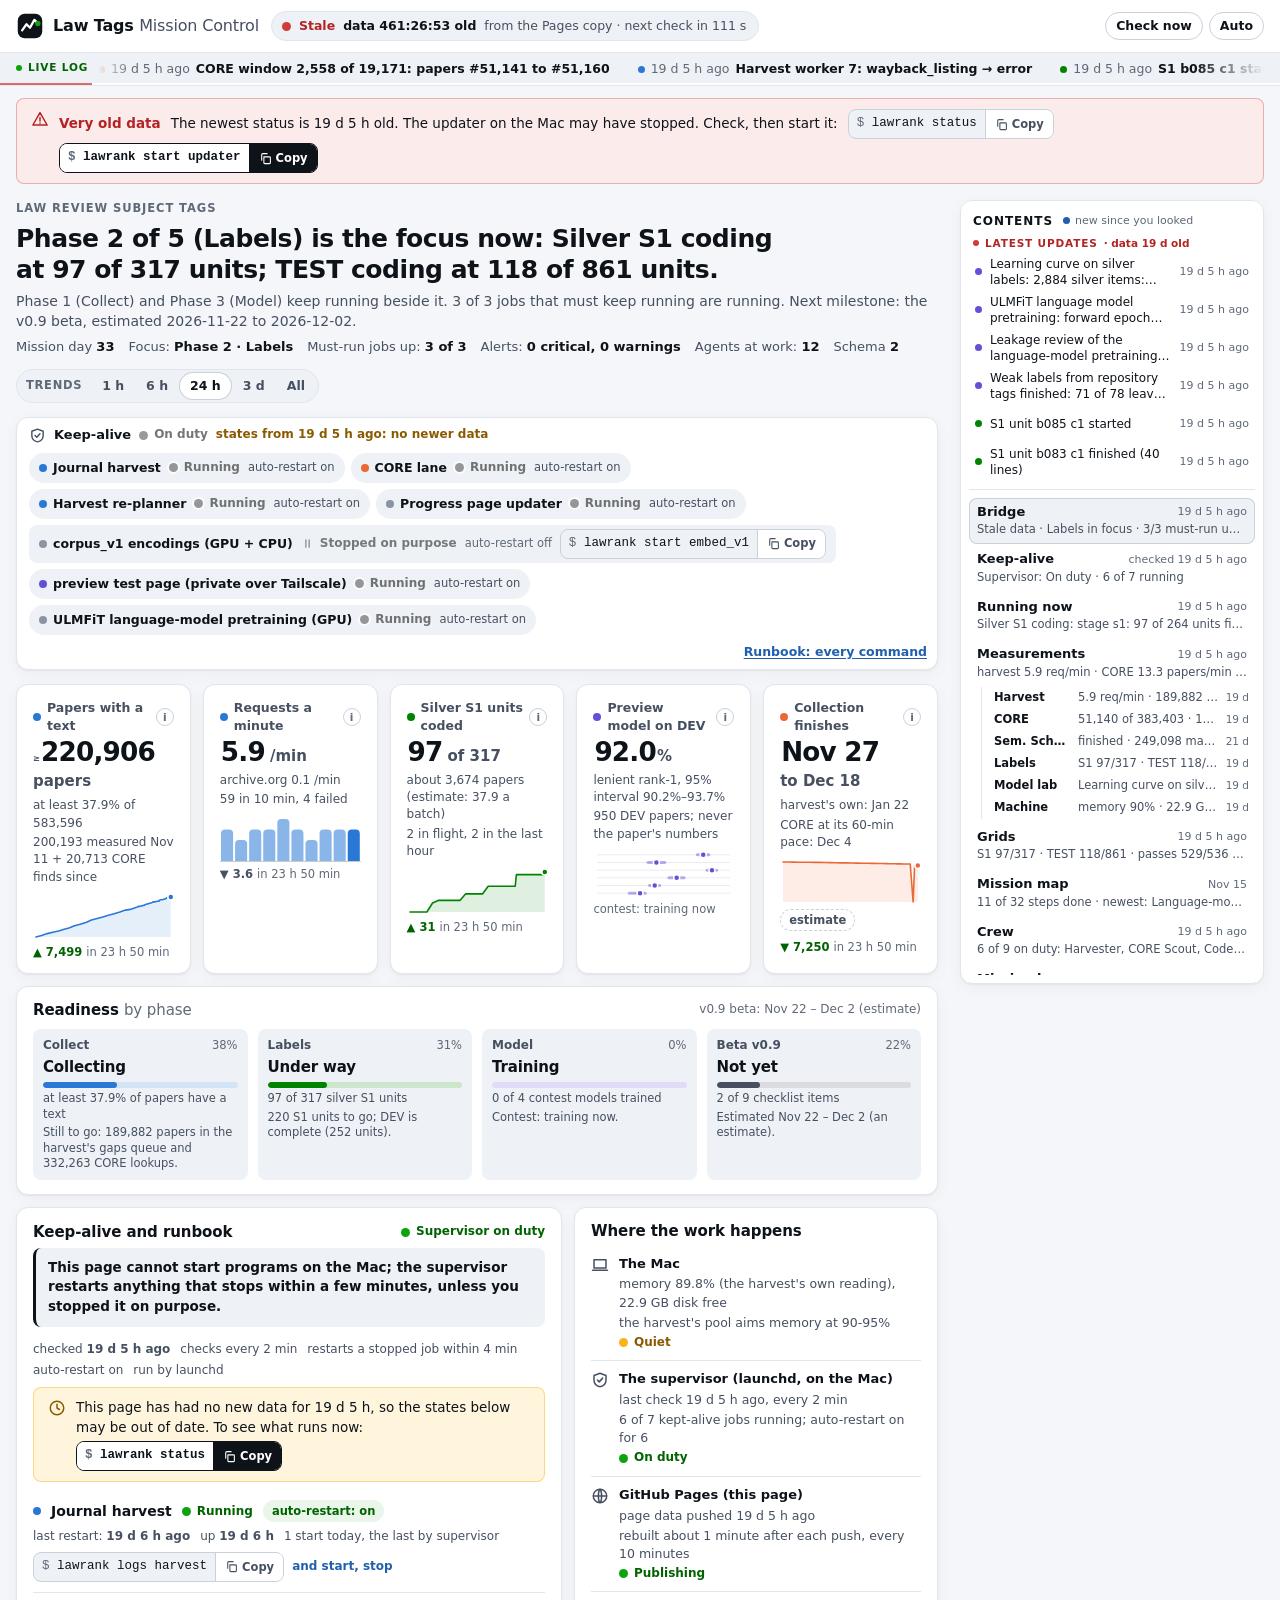
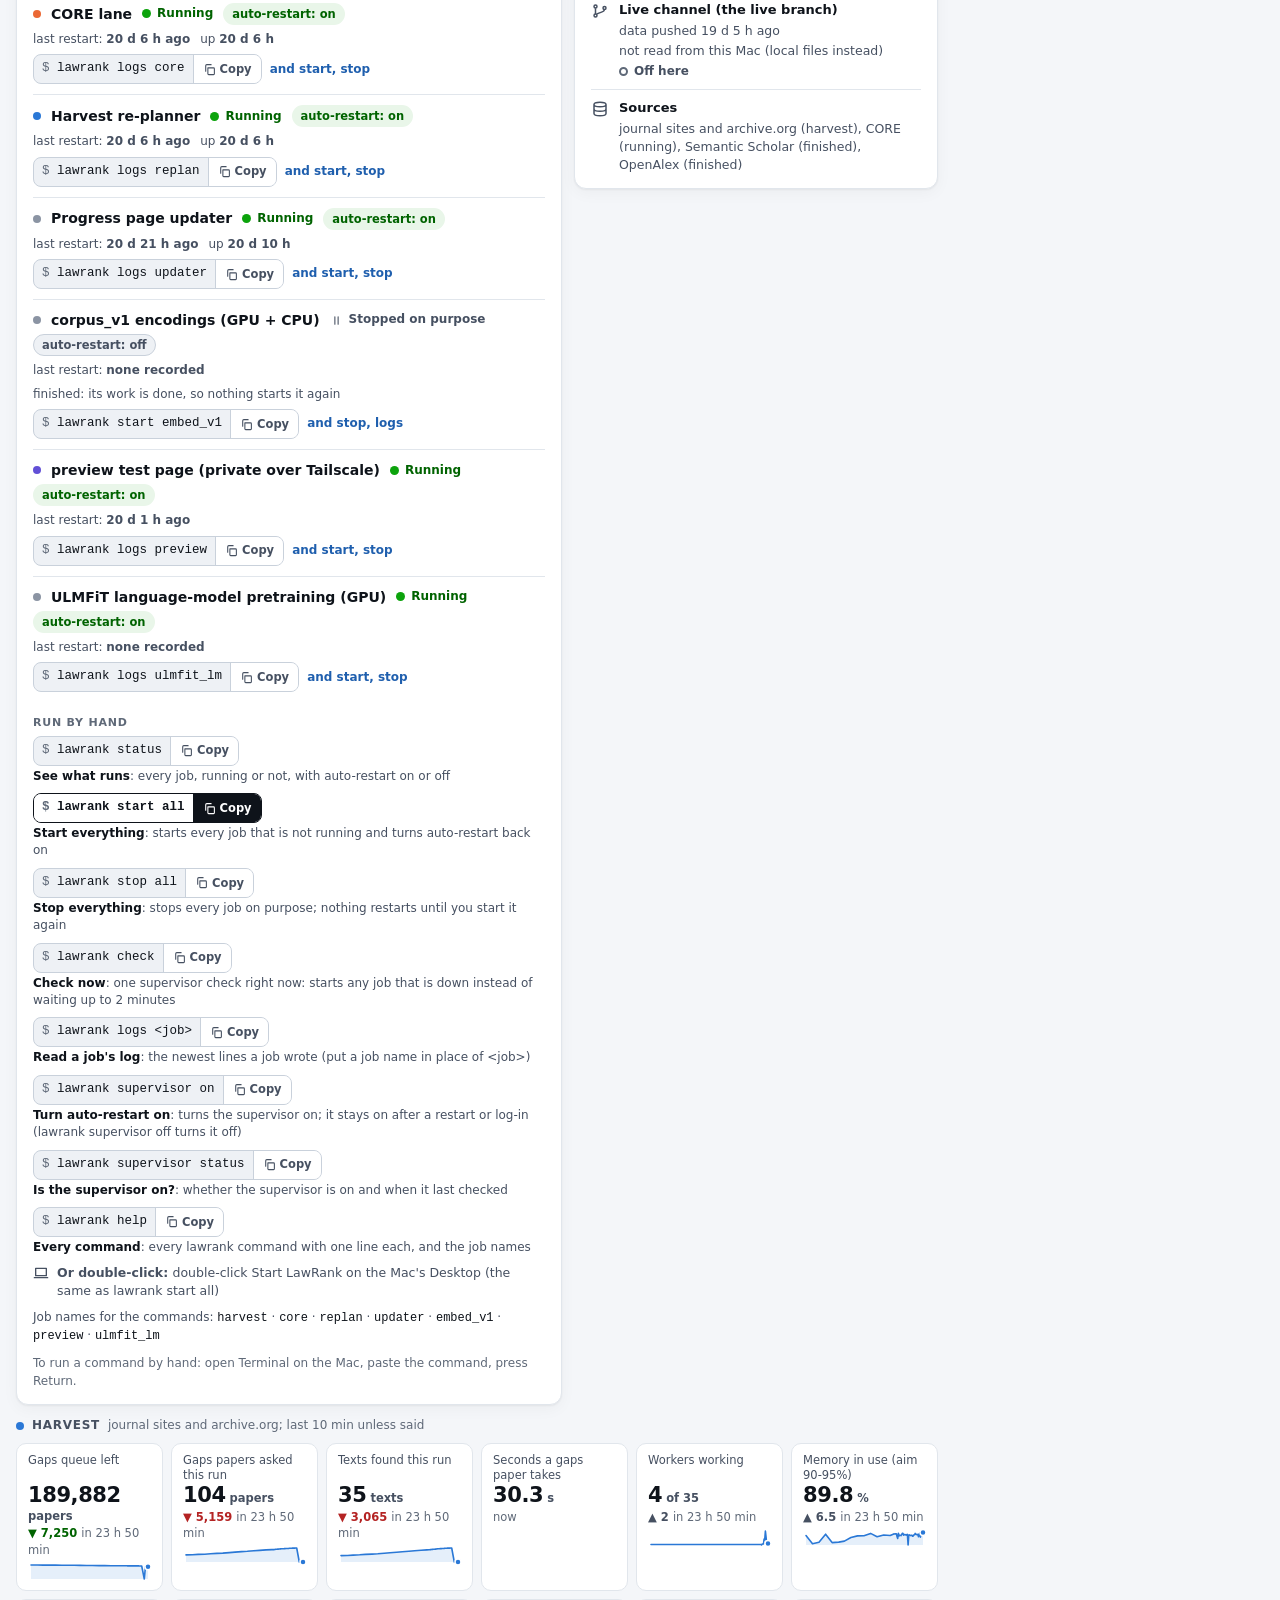
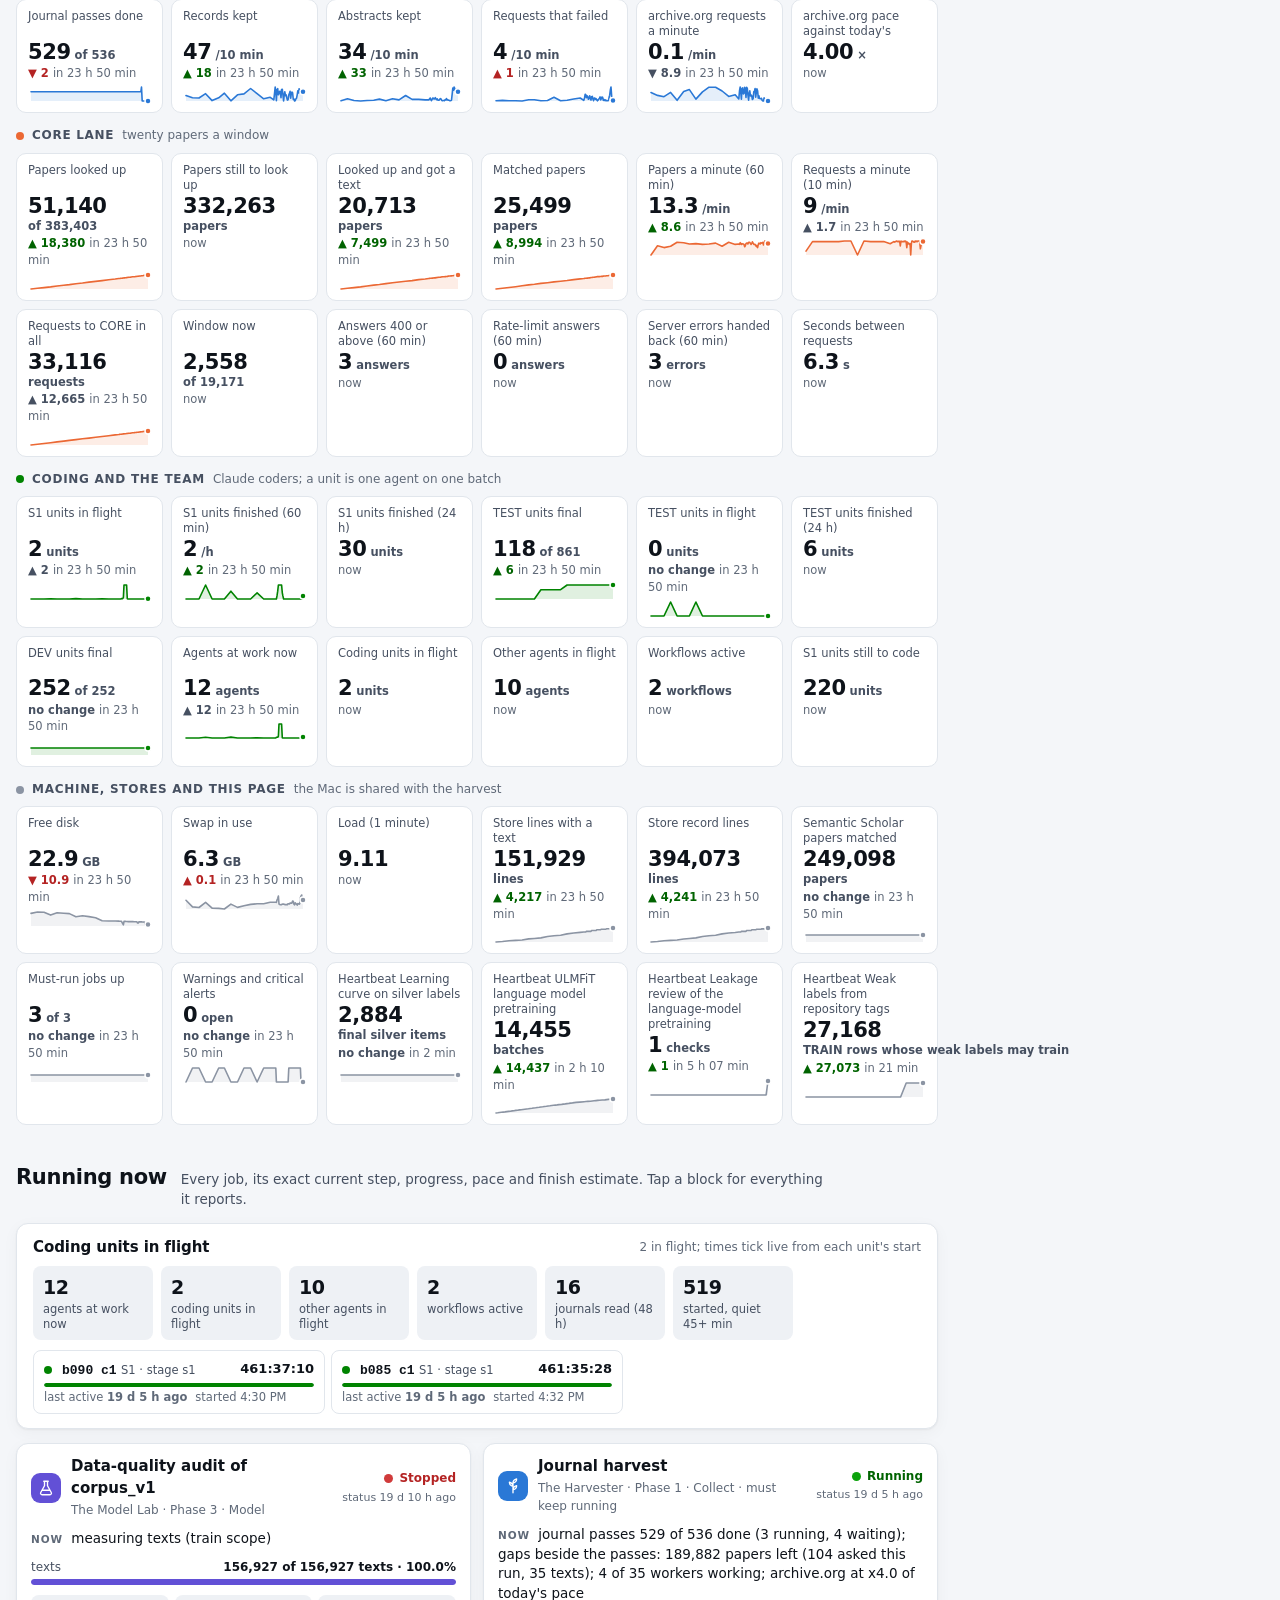
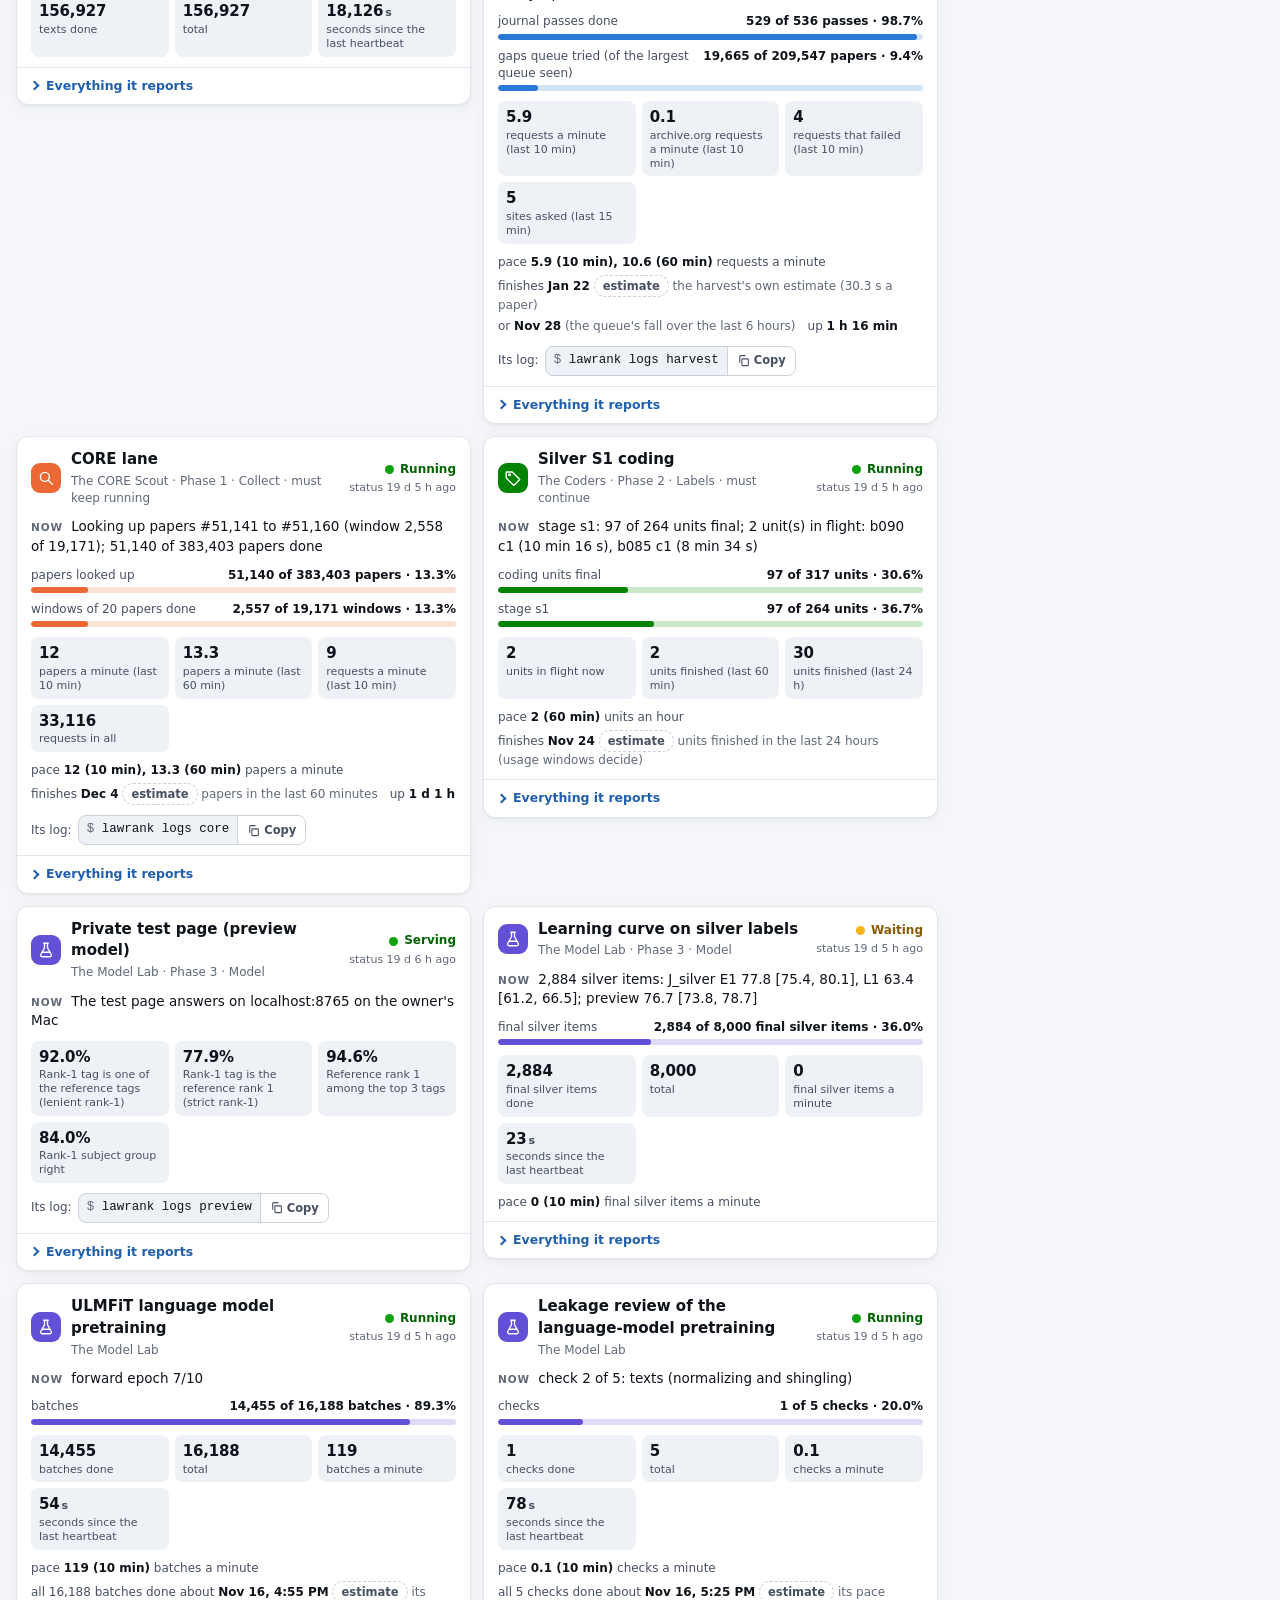
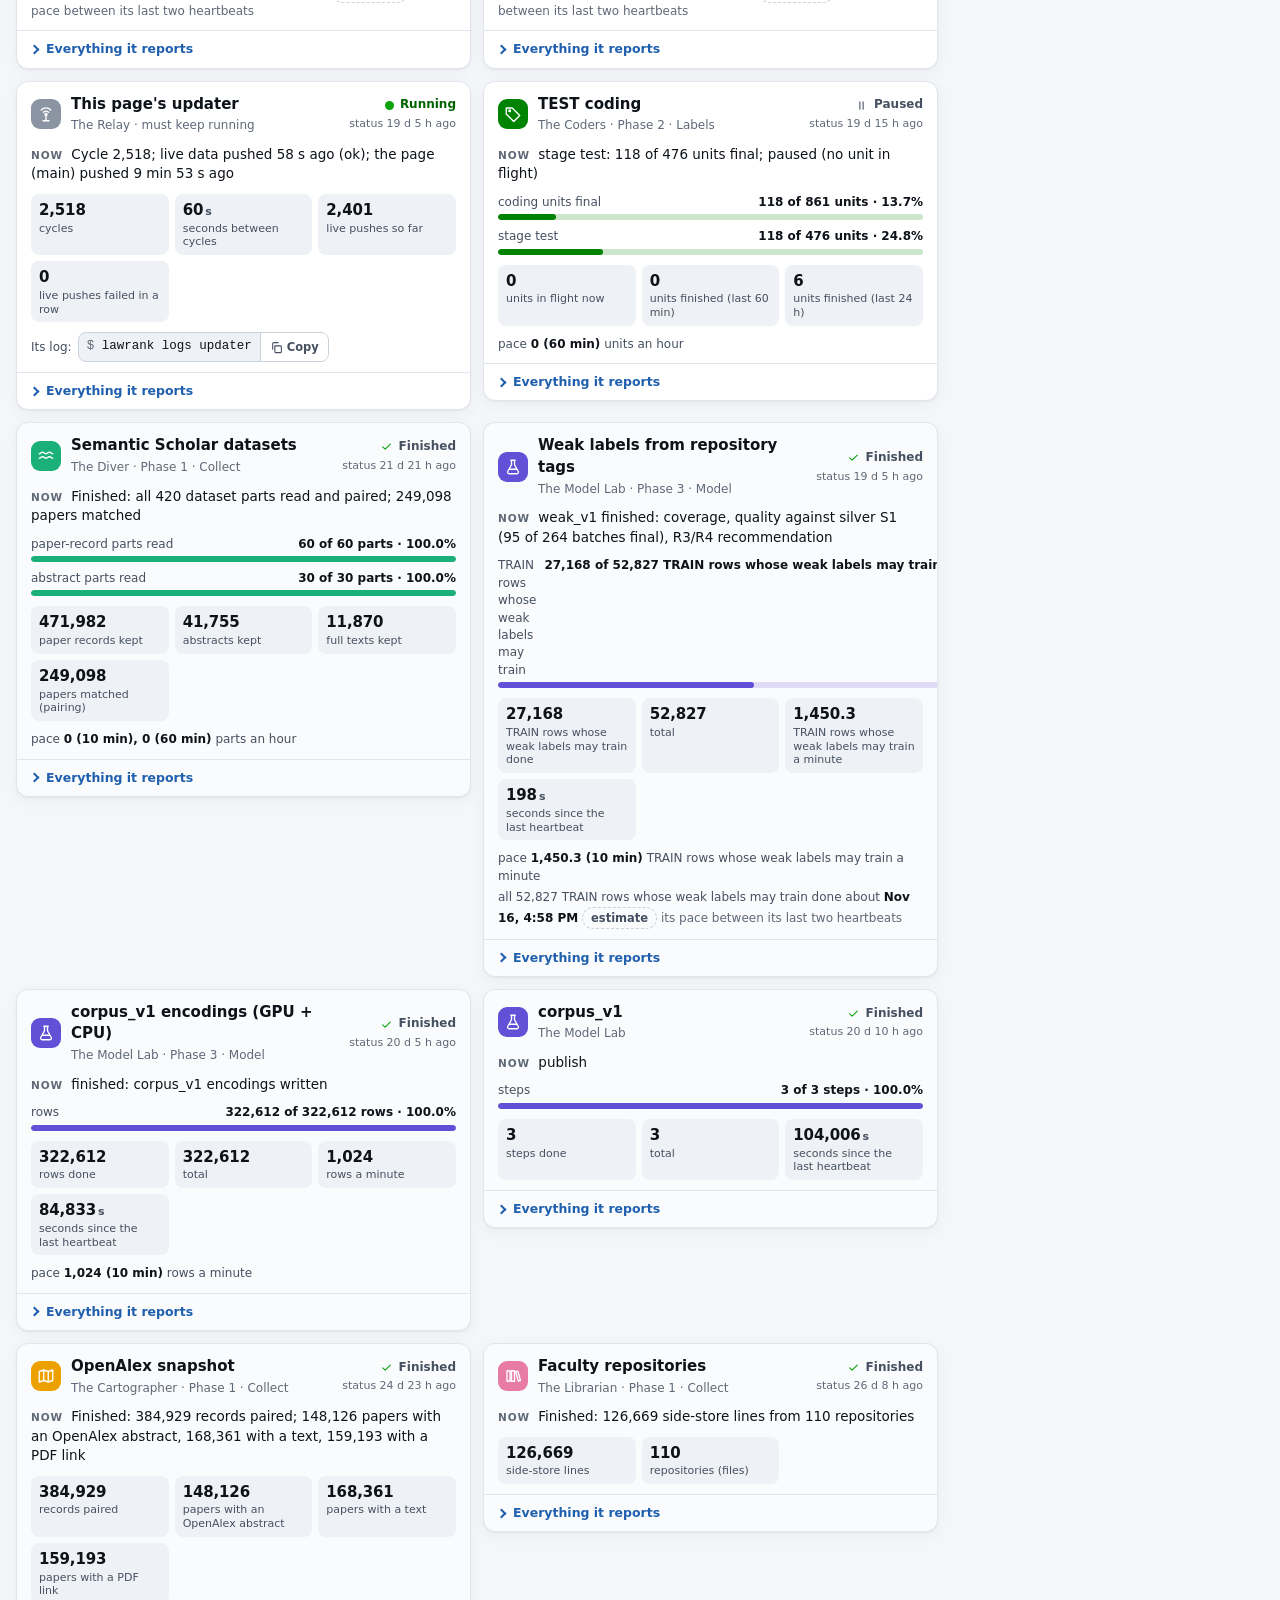
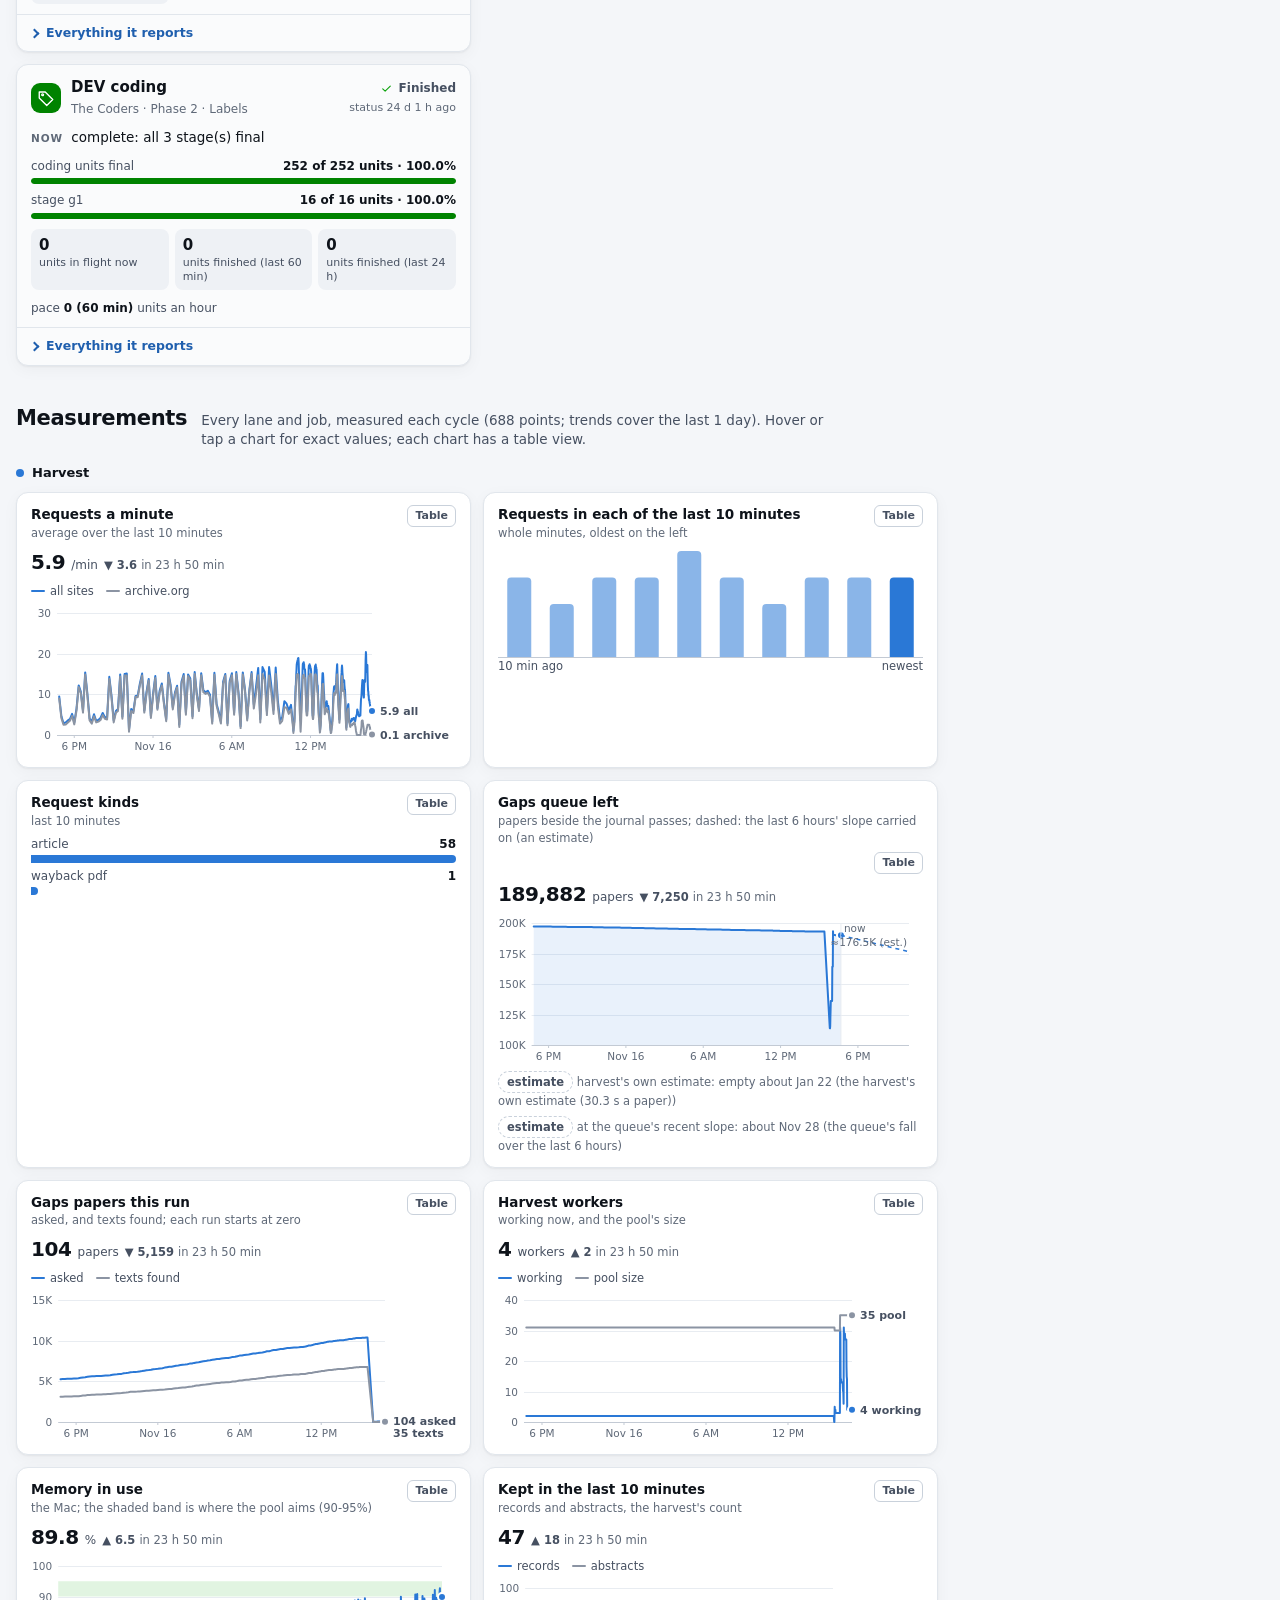
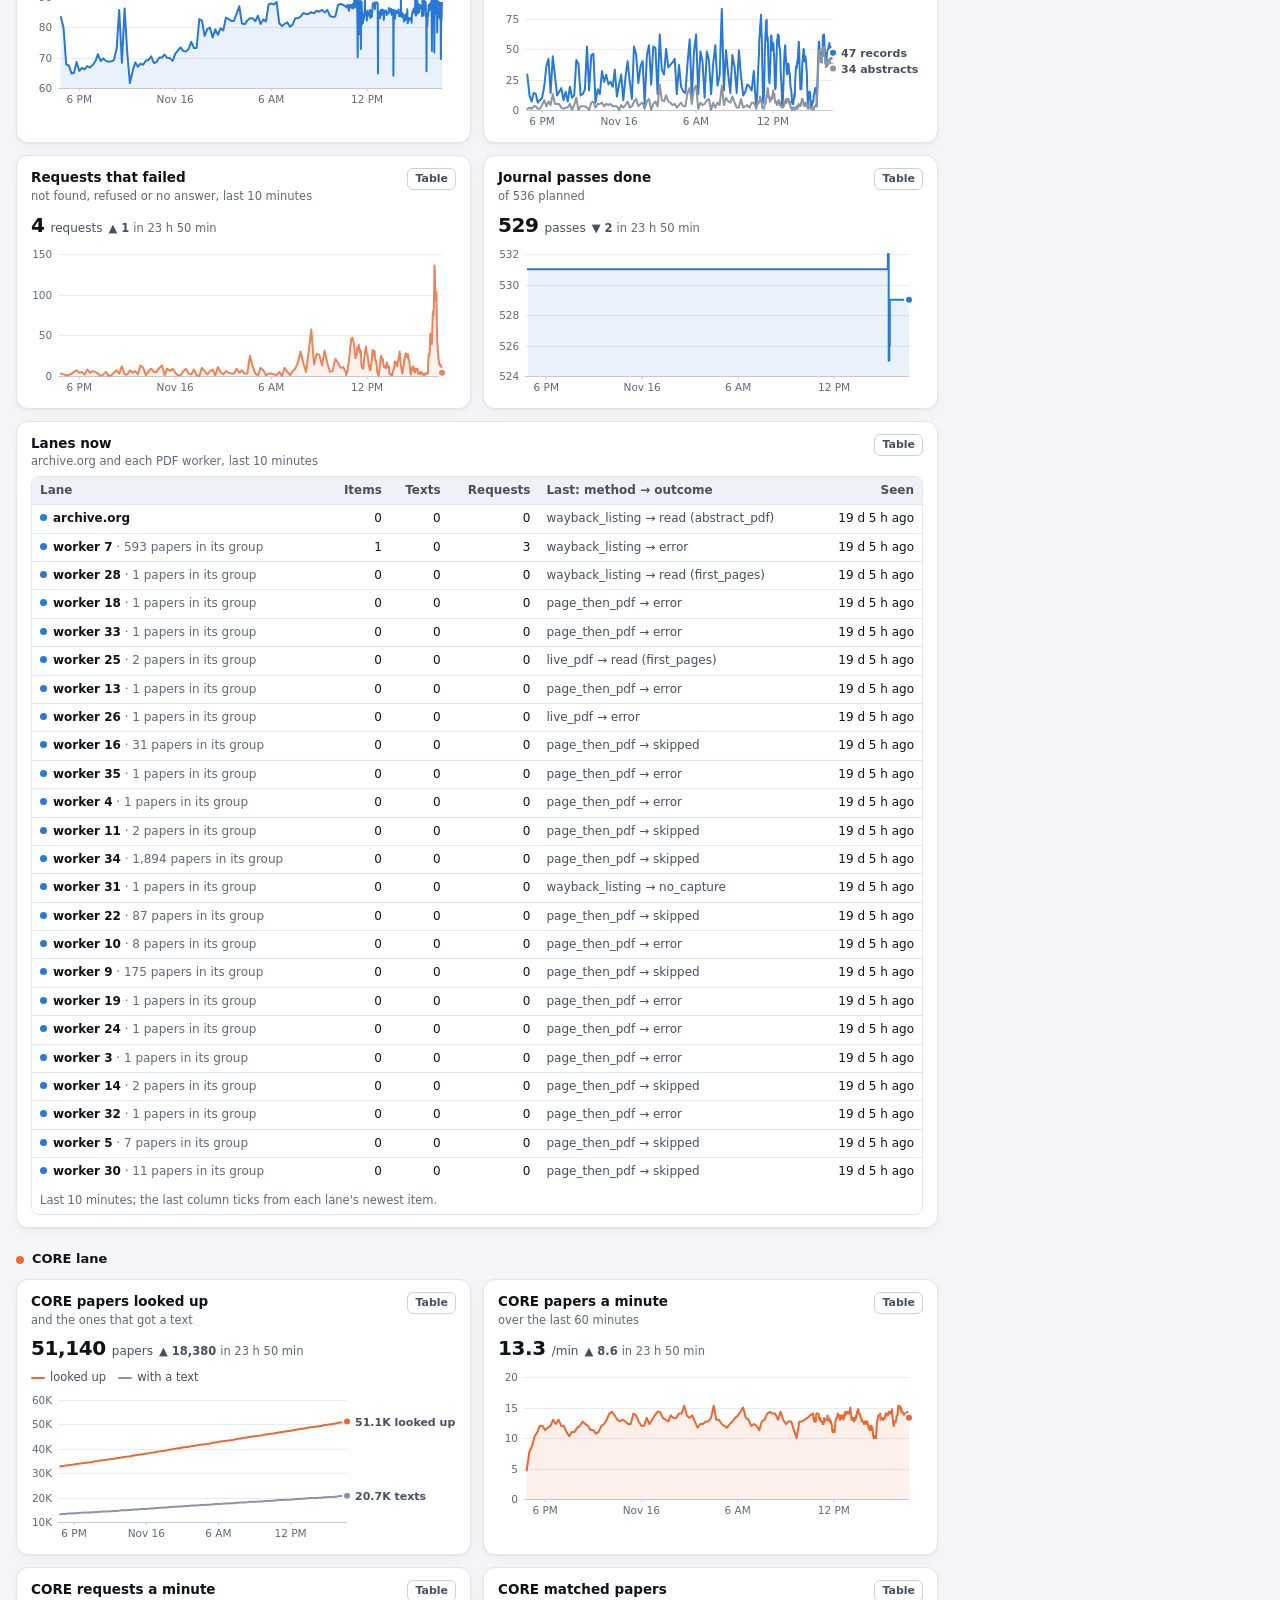
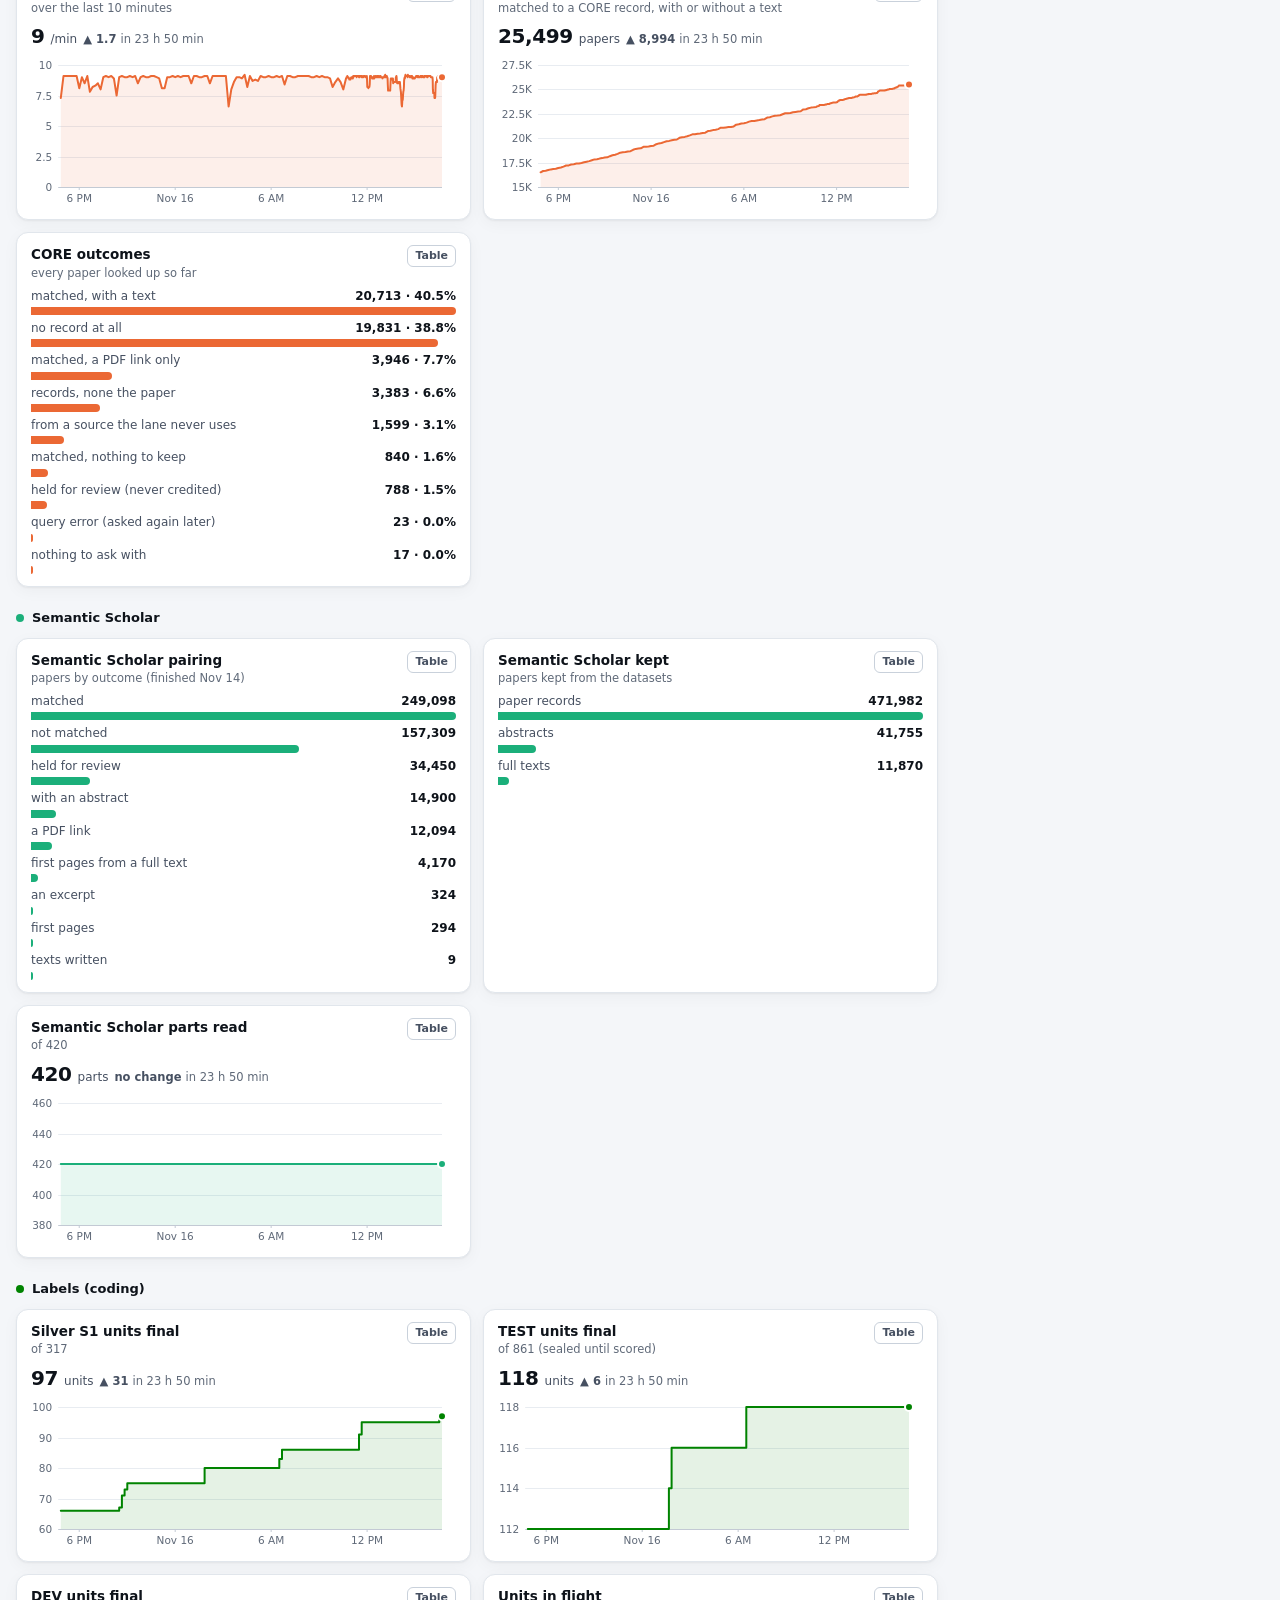
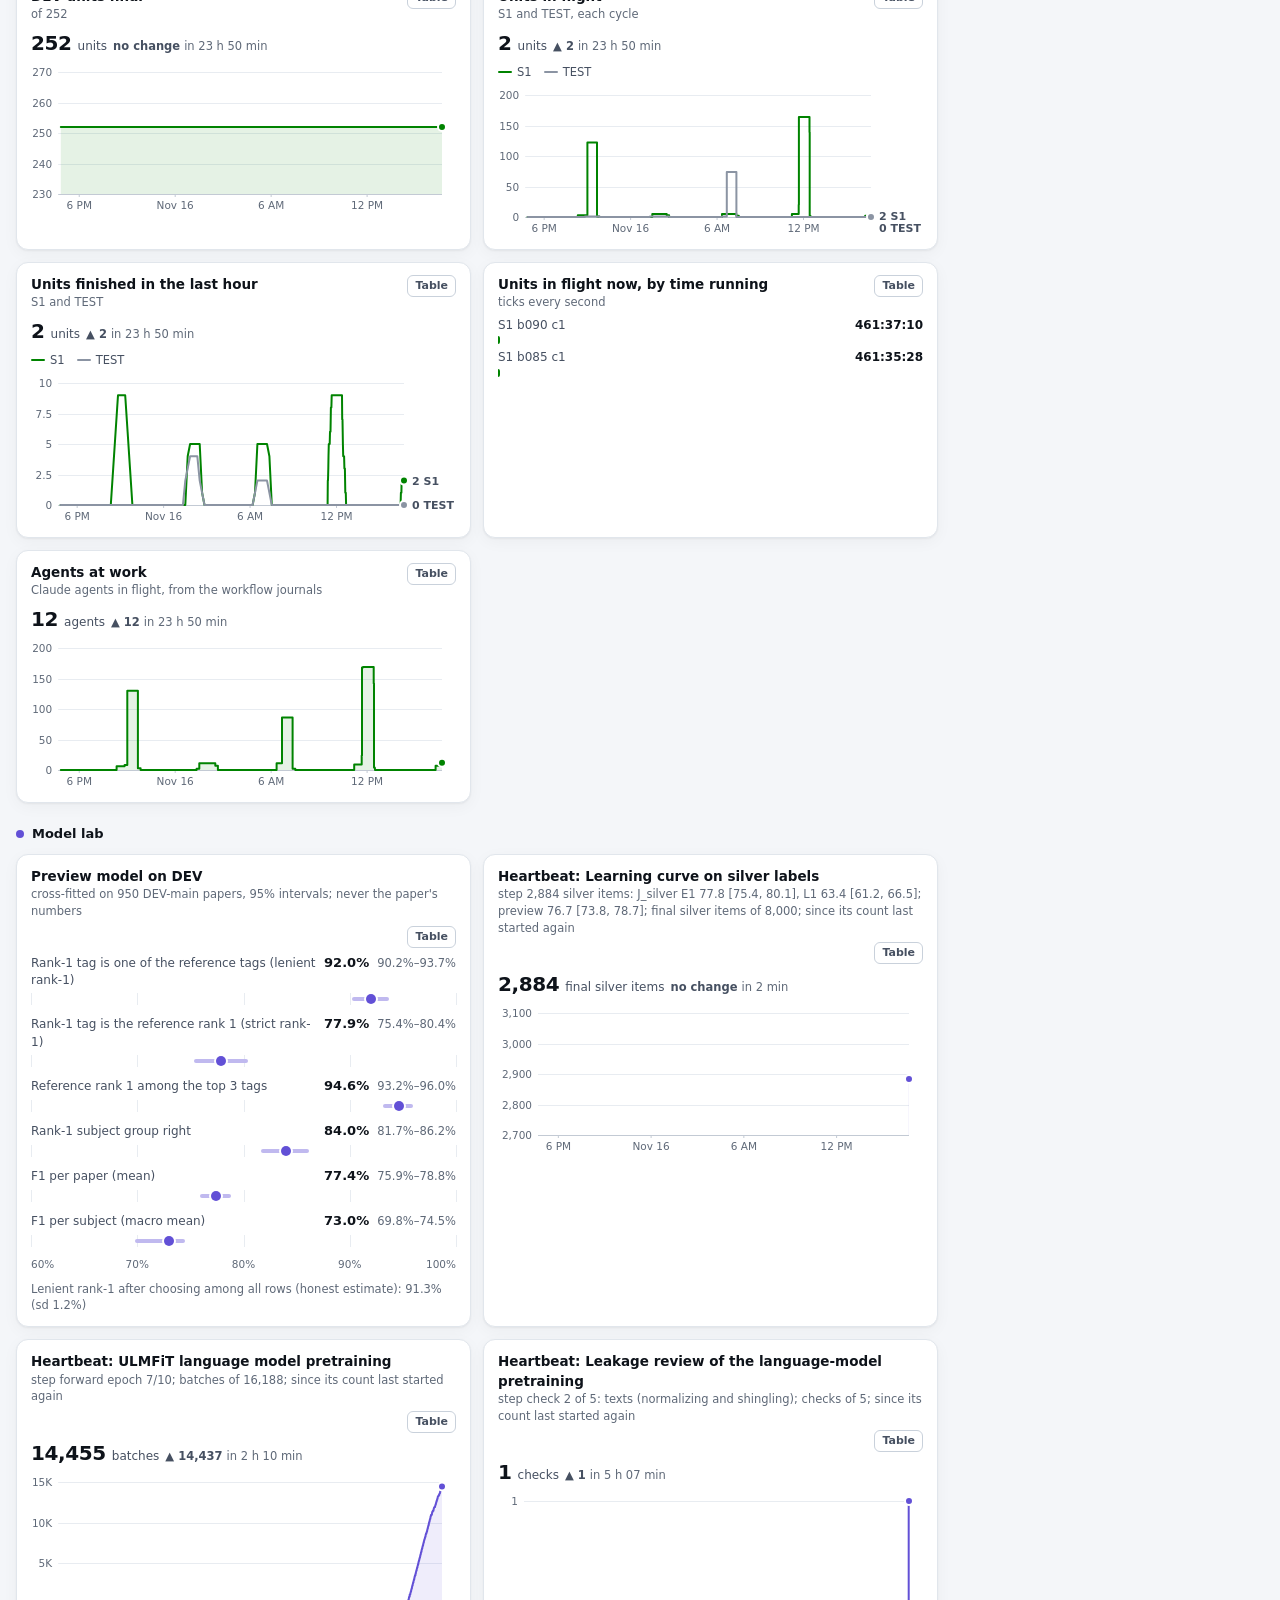
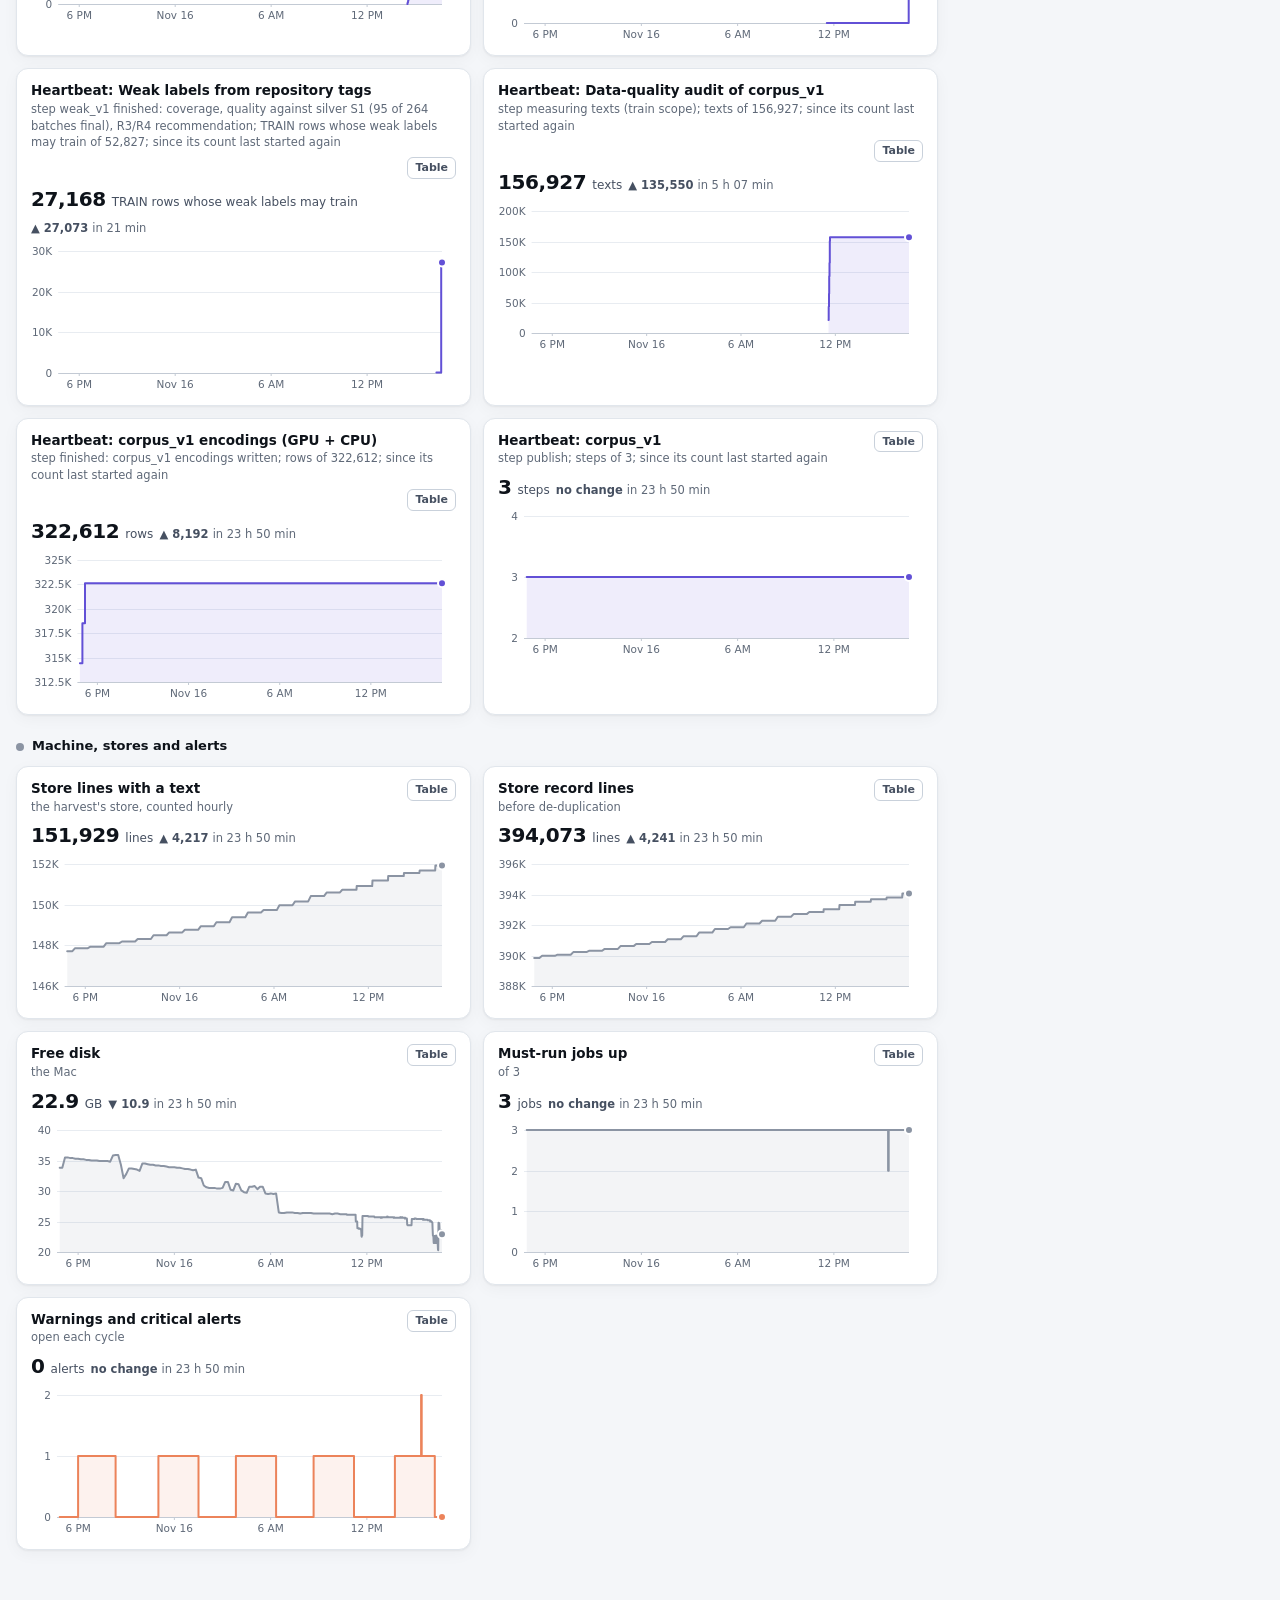
==== commit 6ff65052: "status 2026-11-16 16:41 UTC" ====
--- a/site/index.html
+++ b/site/index.html
@@ -11,11 +11,13 @@
 <link rel="icon" href="data:image/svg+xml,%3Csvg xmlns='http://www.w3.org/2000/svg' viewBox='0 0 32 32'%3E%3Crect x='2' y='2' width='28' height='28' rx='8' fill='%230e131a'/%3E%3Cpath d='M7 21 L12 14 L16 18 L21 9 L25 13' fill='none' stroke='%23ffffff' stroke-width='2.6' stroke-linecap='round' stroke-linejoin='round'/%3E%3Ccircle cx='25' cy='13' r='3' fill='%230ca30c'/%3E%3C/svg%3E">
 <link rel="stylesheet" href="style.css">
 <script>
+  document.documentElement.classList.add("js");
   try { var t = localStorage.getItem("progress-theme"); if (t === "light" || t === "dark") document.documentElement.setAttribute("data-theme", t); } catch (e) {}
 </script>
 </head>
 <body>
 <a class="skip" href="#main">Skip to the content</a>
+<a class="skip" href="#toc" id="skip-toc">Skip to the contents</a>
 
 <header class="topbar" id="top">
   <div class="wrap topbar-in">
@@ -42,23 +44,20 @@
   </div>
   <div class="pollbar" aria-hidden="true"><span id="pollbar"></span></div>
 </header>
-<nav class="wrap jump" aria-label="Sections">
-  <a href="#bridge">Bridge</a>
-  <a href="#runbook">Keep-alive</a>
-  <a href="#running">Running now</a>
-  <a href="#measurements">Measurements</a>
-  <a href="#grids">Grids</a>
-  <a href="#map">Mission map</a>
-  <a href="#crew">Crew</a>
-  <a href="#log">Mission log</a>
-  <a href="#milestones">Milestones</a>
-  <a href="#notes">Talk to the team</a>
-  <a href="#links">Links</a>
-</nav>
-
+<!-- the contents bar (below 1280 px it sits at the bottom of the screen; here, early in the order, for the keyboard) -->
+<div class="toc-bar" id="toc-bar">
+  <button type="button" class="toc-open" id="toc-open" aria-expanded="false" aria-controls="toc">
+    <svg class="tb-ic" viewBox="0 0 24 24" aria-hidden="true" focusable="false"><path d="M4 6.5h16M4 12h16M4 17.5h10"/></svg>
+    <span class="tb-label">Contents</span>
+    <span class="tb-cur" id="tb-cur"></span>
+    <span class="tb-new" id="tb-new" hidden></span>
+    <svg class="tb-chev" viewBox="0 0 24 24" aria-hidden="true" focusable="false"><path d="M6 14.5l6-6l6 6"/></svg>
+  </button>
+</div>
 <div class="wrap" id="alerts" aria-live="polite"></div>
 
-<main id="main" class="wrap">
+<div class="layout wrap" id="layout">
+<main id="main">
   <noscript><p class="banner crit">This page needs JavaScript to read its status file. The runbook: open Terminal on the Mac and run <code>lawrank status</code>, <code>lawrank start all</code>, <code>lawrank stop all</code> or <code>lawrank logs &lt;job&gt;</code>.</p></noscript>
 
   <section id="bridge" class="section bridge" aria-labelledby="bridge-h">
@@ -152,6 +151,7 @@
       <p class="section-sub" id="map-sub">Five phases, each step with its status. Dates are estimates and say what they assume.</p>
     </div>
     <ol class="phases" id="phases"></ol>
+    <div id="ops"></div>
     <div class="releases" id="releases"></div>
   </section>
 
@@ -198,7 +198,93 @@
     </div>
     <div class="links" id="links-body"></div>
   </section>
+
+  <section id="everything" class="section" aria-labelledby="every-h">
+    <div class="section-head">
+      <h2 id="every-h">Everything in one place</h2>
+      <p class="section-sub">The private test page, the public sites, every command to run at the Mac, and where the runbook lives.</p>
+    </div>
+    <div class="every-grid">
+      <div class="card every-test" aria-labelledby="every-pv-h">
+        <div class="card-head">
+          <h3 class="card-title" id="every-pv-h">Private test page</h3>
+          <span class="every-state" id="every-state"></span>
+        </div>
+        <p class="every-what">The preview model: paste an abstract or upload a PDF and see its ranked subject tags.</p>
+        <p class="every-where"><b>To open it:</b> on your phone or the Mac with Tailscale on, use the address in <b>RUNBOOK.md</b> on the Mac (its part on the test page on your phone). On the Mac itself: <code class="every-host">localhost:8765</code></p>
+        <p class="every-private"><b>Private:</b> opens only on your own devices in your tailnet (Tailscale). Anyone else gets no answer, and this public page does not print its address.</p>
+        <p class="every-live" id="every-live">A Hugging Face Space would need a paid plan, so the test page stays on the Mac and is reached over Tailscale.</p>
+      </div>
+      <div class="card" aria-labelledby="every-web-h">
+        <div class="card-head"><h3 class="card-title" id="every-web-h">On the web</h3><span class="card-note">public</span></div>
+        <ul class="link-list">
+          <li><a href="https://nathanreitinger.github.io/lawrank-progress/" target="_blank" rel="noopener noreferrer">This page</a><small>nathanreitinger.github.io/lawrank-progress</small></li>
+          <li><a href="https://github.com/nathanReitinger/lawrank-progress" target="_blank" rel="noopener noreferrer">Its source</a><small>github.com/nathanReitinger/lawrank-progress</small></li>
+          <li><a href="https://nathanreitinger.github.io/lawRankings/" target="_blank" rel="noopener noreferrer">The law school rankings site</a><small>nathanreitinger.github.io/lawRankings</small></li>
+          <li><a href="https://huggingface.co/nathanReitinger" target="_blank" rel="noopener noreferrer">Hugging Face profile</a><small>huggingface.co/nathanReitinger · models start private</small></li>
+        </ul>
+      </div>
+      <div class="card every-cmds" aria-labelledby="every-cmd-h">
+        <div class="card-head"><h3 class="card-title" id="every-cmd-h">The lawrank commands</h3><span class="card-note">run at the Mac</span></div>
+        <ul class="cmd-list" id="every-cmds">
+          <li class="cmd-row"><code>lawrank status</code></li>
+          <li class="cmd-row"><code>lawrank start all</code></li>
+          <li class="cmd-row"><code>lawrank stop all</code></li>
+          <li class="cmd-row"><code>lawrank check</code></li>
+          <li class="cmd-row"><code>lawrank logs &lt;job&gt;</code></li>
+          <li class="cmd-row"><code>lawrank supervisor on</code></li>
+          <li class="cmd-row"><code>lawrank supervisor status</code></li>
+          <li class="cmd-row"><code>lawrank help</code></li>
+        </ul>
+        <p class="runbook-how">To run one: open Terminal on the Mac, paste it, press Return. This page cannot run anything itself.</p>
+      </div>
+      <div class="card every-book" aria-labelledby="every-book-h">
+        <div class="card-head"><h3 class="card-title" id="every-book-h">The runbook</h3><span class="card-note">on the Mac only</span></div>
+        <p class="every-file"><b>RUNBOOK.md</b> in the project folder on the Mac.</p>
+        <p class="every-what">Every lawrank command, what to do if everything stopped, what each stop file means, how the supervisor works, and how to open the private test page on your phone.</p>
+      </div>
+    </div>
+  </section>
 </main>
+
+<aside class="toc" id="toc" aria-labelledby="toc-h">
+  <div class="toc-head">
+    <h2 class="toc-title" id="toc-h">Contents</h2>
+    <span class="toc-key"><i class="toc-dot" aria-hidden="true"></i>new since you looked</span>
+    <button type="button" class="btn sm toc-close" id="toc-close">Close</button>
+  </div>
+  <section class="toc-latest" aria-labelledby="lu-h">
+    <h3 class="lu-h" id="lu-h">Latest updates <span class="lu-state" id="lu-state"></span></h3>
+    <ol class="lu-list" id="lu-list"></ol>
+  </section>
+  <nav class="toc-nav" aria-label="Sections">
+    <ol class="toc-list" id="toc-list">
+      <li class="toc-item" data-sec="bridge"><a href="#bridge"><span class="toc-name">Bridge</span><span class="toc-line"></span><span class="toc-age"></span></a></li>
+      <li class="toc-item" data-sec="runbook"><a href="#runbook"><span class="toc-name">Keep-alive</span><span class="toc-line"></span><span class="toc-age"></span></a></li>
+      <li class="toc-item" data-sec="running"><a href="#running"><span class="toc-name">Running now</span><span class="toc-line"></span><span class="toc-age"></span></a></li>
+      <li class="toc-item" data-sec="measurements"><a href="#measurements"><span class="toc-name">Measurements</span><span class="toc-line"></span><span class="toc-age"></span></a>
+        <ul class="toc-subs" aria-label="Measurement groups">
+          <li><a href="#m-harvest" data-sub="harvest"><span class="ts-name">Harvest</span><span class="ts-line"></span><span class="ts-age"></span></a></li>
+          <li><a href="#m-core" data-sub="core"><span class="ts-name">CORE</span><span class="ts-line"></span><span class="ts-age"></span></a></li>
+          <li><a href="#m-s2" data-sub="s2"><span class="ts-name">Sem. Scholar</span><span class="ts-line"></span><span class="ts-age"></span></a></li>
+          <li><a href="#m-coding" data-sub="coding"><span class="ts-name">Labels</span><span class="ts-line"></span><span class="ts-age"></span></a></li>
+          <li><a href="#m-model" data-sub="model"><span class="ts-name">Model lab</span><span class="ts-line"></span><span class="ts-age"></span></a></li>
+          <li><a href="#m-machine" data-sub="machine"><span class="ts-name">Machine</span><span class="ts-line"></span><span class="ts-age"></span></a></li>
+        </ul>
+      </li>
+      <li class="toc-item" data-sec="grids"><a href="#grids"><span class="toc-name">Grids</span><span class="toc-line"></span><span class="toc-age"></span></a></li>
+      <li class="toc-item" data-sec="map"><a href="#map"><span class="toc-name">Mission map</span><span class="toc-line"></span><span class="toc-age"></span></a></li>
+      <li class="toc-item" data-sec="crew"><a href="#crew"><span class="toc-name">Crew</span><span class="toc-line"></span><span class="toc-age"></span></a></li>
+      <li class="toc-item" data-sec="log"><a href="#log"><span class="toc-name">Mission log</span><span class="toc-line"></span><span class="toc-age"></span></a></li>
+      <li class="toc-item" data-sec="milestones"><a href="#milestones"><span class="toc-name">Milestones</span><span class="toc-line"></span><span class="toc-age"></span></a></li>
+      <li class="toc-item" data-sec="notes"><a href="#notes"><span class="toc-name">Talk to the team</span><span class="toc-line"></span><span class="toc-age"></span></a></li>
+      <li class="toc-item" data-sec="links"><a href="#links"><span class="toc-name">Links</span><span class="toc-line"></span><span class="toc-age"></span></a></li>
+      <li class="toc-item" data-sec="everything"><a href="#everything"><span class="toc-name">Everything in one place</span><span class="toc-line"></span><span class="toc-age"></span></a></li>
+    </ol>
+  </nav>
+</aside>
+</div>
+<div class="toc-scrim" id="toc-scrim" hidden></div>
 
 <footer class="foot">
   <div class="wrap foot-in" id="foot"></div>
--- a/site/style.css
+++ b/site/style.css
@@ -60,6 +60,8 @@
   --r: 12px;
   --r-sm: 8px;
   --gap: 12px;
+  --toc-w: 304px;         /* the contents rail (1280 px and wider) */
+  --head-h: 86px;         /* the sticky top bar; the page measures it and sets the real height */
   color-scheme: light;
 }
 
@@ -148,7 +150,7 @@
 
 /* ------------------------------------------------------------------ base */
 *, *::before, *::after { box-sizing: border-box; }
-html { -webkit-text-size-adjust: 100%; text-size-adjust: 100%; scroll-padding-top: 96px; }
+html { -webkit-text-size-adjust: 100%; text-size-adjust: 100%; scroll-padding-top: calc(var(--head-h) + 12px); }
 body {
   margin: 0;
   background: var(--bg);
@@ -259,17 +261,6 @@
 .pulse-pill.flash { animation: flash 1.2s ease-out; }
 @keyframes ping { 0% { transform: scale(0.6); opacity: 0.9; } 80%, 100% { transform: scale(1.7); opacity: 0; } }
 @keyframes flash { 0% { background: var(--good-bg); } 100% { background: var(--inset); } }
-
-.jump {
-  display: flex; gap: 2px; overflow-x: auto; scrollbar-width: none; padding-block: 8px 0;
-  mask-image: linear-gradient(90deg, #000 92%, transparent);
-}
-.jump::-webkit-scrollbar { display: none; }
-.jump a {
-  flex: none; padding: 4px 10px; border-radius: 999px; font-size: 12.5px; font-weight: 550; color: var(--ink-2);
-  text-decoration: none;
-}
-.jump a:hover { background: var(--inset); color: var(--ink); }
 
 .ticker { border-top: 1px solid var(--line); background: var(--inset); }
 .ticker-in { display: flex; align-items: center; gap: 10px; height: 30px; }
@@ -410,7 +401,7 @@
 .kr-more[open] { flex-basis: 100%; }
 .kr-more[open] > summary { margin-bottom: 4px; }
 .cmd-list { display: grid; gap: 8px; }
-.cmd-row { display: grid; gap: 2px; }
+.cmd-row { display: grid; gap: 2px; justify-items: start; }   /* the chip as wide as its command, not the column */
 .cmd-what { font-size: 12px; color: var(--ink-2); min-width: 0; }
 .cmd-what b { color: var(--ink); font-weight: 650; }
 .cmd-plain { display: flex; gap: 8px; align-items: flex-start; font-size: 12.5px; color: var(--ink-2); }
@@ -763,15 +754,175 @@
 .ival-axis span:first-child { transform: none; }
 .ival-axis span:last-child { transform: translateX(-100%); }
 
-/* ------------------------------------------------------------------ responsive */
-@media (min-width: 1300px) {
+/* ------------------------------------------------------------------ mission map: step dates, operations */
+.step-date { font-size: 11px; font-weight: 500; color: var(--ink-3); font-variant-numeric: tabular-nums; white-space: nowrap; margin-left: 6px; }
+.step.done .step-detail { color: var(--ink-3); }
+#ops:empty { display: none; }
+.ops { padding: 12px 14px; }
+.ops-list { display: grid; gap: 8px 18px; grid-template-columns: repeat(auto-fill, minmax(min(100%, 340px), 1fr)); }
+.ops-item { display: grid; grid-template-columns: 16px minmax(0, 1fr); gap: 2px 8px; font-size: 12.5px; align-items: start; }
+.ops-item svg { width: 14px; height: 14px; margin-top: 2px; }
+.ops-item .step-detail { grid-column: 2; }
+
+/* ------------------------------------------------------------------ everything in one place */
+.every-grid { display: grid; gap: var(--gap); grid-template-columns: repeat(3, minmax(0, 1fr)); align-items: start; }
+.every-test { grid-column: span 2; display: grid; gap: 8px; align-content: start; }
+.every-test .card-head { margin-bottom: 0; }
+.every-state { margin-left: auto; }
+.every-what { font-size: 13px; color: var(--ink-2); max-width: 70ch; }
+.every-open { display: flex; flex-wrap: wrap; gap: 8px 12px; align-items: center; }
+.every-open .btn { min-height: 36px; padding: 0 16px; font-size: 13.5px; }
+.every-host { font-size: 12px; color: var(--ink-2); background: var(--inset); padding: 3px 8px; border-radius: 6px; overflow-wrap: anywhere; }
+.every-where { font-size: 13px; max-width: 78ch; line-height: 1.6; }
+.every-private { font-size: 13px; }
+.every-live { font-size: 12px; color: var(--ink-3); display: flex; flex-wrap: wrap; gap: 2px 10px; }
+.every-live b { color: var(--ink-2); font-weight: 650; }
+.every-cmds { grid-column: span 2; }
+.every-cmds .cmd-list { grid-template-columns: repeat(auto-fill, minmax(min(100%, 260px), 1fr)); gap: 10px 16px; }
+.every-cmds .cmd-names, .every-cmds .cmd-plain { grid-column: 1 / -1; }
+.every-file { font-size: 13.5px; margin-bottom: 6px; }
+.every-book .every-what { font-size: 12.5px; }
+
+/* ------------------------------------------------------------------ contents: a rail beside the page from 1280 px; below that a bar
+   at the bottom of the screen that opens the same panel as a sheet. One entry a section, its newest update in one line,
+   a dot when it changed since this browser last looked at it, and the section in view highlighted. */
+.layout { min-width: 0; }
+.toc { min-width: 0; font-size: 12.5px; }
+.toc-head { display: flex; align-items: center; flex-wrap: wrap; gap: 4px 10px; padding: 0 4px 8px; }
+.toc-title { font-size: 12px; font-weight: 800; letter-spacing: 0.08em; text-transform: uppercase; color: var(--ink); }
+.toc-key { display: inline-flex; align-items: center; gap: 5px; font-size: 11px; color: var(--ink-3); }
+.toc-dot { display: inline-block; width: 7px; height: 7px; border-radius: 50%; background: var(--link); flex: none; }
+.toc-close { display: none; margin-left: auto; }
+
+.toc-latest { padding: 0 0 8px; margin-bottom: 8px; border-bottom: 1px solid var(--line); }
+.lu-h { display: flex; align-items: center; gap: 6px; margin: 0 4px 3px; font-size: 10.5px; font-weight: 800; letter-spacing: 0.08em; text-transform: uppercase; color: var(--ink-3); }
+.lu-state { font-weight: 600; letter-spacing: 0; text-transform: none; font-variant-numeric: tabular-nums; }
+.lu-state:empty { display: none; }
+.lu-h::before { content: ""; width: 6px; height: 6px; border-radius: 50%; background: var(--c0); flex: none; }
+.toc[data-fresh="live"] .lu-h { color: var(--good-ink); }
+.toc[data-fresh="live"] .lu-h::before { background: var(--good); }
+.toc[data-fresh="stale"] .lu-h, .toc[data-fresh="error"] .lu-h { color: var(--crit-ink); }
+.toc[data-fresh="stale"] .lu-h::before, .toc[data-fresh="error"] .lu-h::before { background: var(--crit); }
+.lu-list { display: grid; }
+.lu-list li { min-width: 0; }
+/* every update row is two lines tall whatever its text (a long one wraps, then ends in an ellipsis; a short one sits
+   centred), so a refresh never moves the list below it */
+.lu-list a {
+  display: grid; grid-template-columns: 7px minmax(0, 1fr) auto; align-items: center; gap: 0 8px; min-height: 38px;
+  padding: 3px 6px; border-radius: 6px; color: var(--ink); text-decoration: none; font-size: 12px; line-height: 16px;
+}
+.lu-list a:hover { background: var(--inset); }
+.lu-dot { width: 7px; height: 7px; border-radius: 50%; background: var(--crew, var(--c0)); }
+.lu-text {
+  min-width: 0; max-height: 32px; overflow: hidden; overflow-wrap: anywhere;
+  display: -webkit-box; -webkit-box-orient: vertical; -webkit-line-clamp: 2; line-clamp: 2;
+}
+.lu-age { font-size: 11px; color: var(--ink-3); font-variant-numeric: tabular-nums; white-space: nowrap; }
+.lu-list li.empty { visibility: hidden; }
+.lu-list li.note a { grid-template-columns: minmax(0, 1fr); }
+.lu-list li.note .lu-dot, .lu-list li.note .lu-age { display: none; }
+.lu-list li.note .lu-text { color: var(--ink-3); }
+
+.toc-list { display: grid; gap: 1px; }
+.toc-item > a {
+  display: grid; grid-template-columns: minmax(0, 1fr) auto; grid-template-areas: "name age" "line line"; gap: 0 8px;
+  padding: 5px 8px 6px; border-radius: 8px; color: var(--ink); text-decoration: none;
+}
+.toc-item > a:hover { background: var(--inset); }
+.toc-item > a[aria-current] { background: var(--inset); box-shadow: inset 0 0 0 1px var(--line-2); }
+.toc-name { grid-area: name; display: inline-flex; align-items: center; gap: 6px; min-width: 0; font-size: 13px; font-weight: 650; }
+.toc-item > a[aria-current] .toc-name { font-weight: 800; }
+.toc-age { grid-area: age; align-self: center; font-size: 11px; color: var(--ink-3); font-variant-numeric: tabular-nums; white-space: nowrap; }
+.toc-line { grid-area: line; min-width: 0; overflow: hidden; text-overflow: ellipsis; white-space: nowrap; font-size: 11.5px; line-height: 1.45; color: var(--ink-2); }
+.toc-line.muted { color: var(--ink-3); }
+.toc-subs { display: grid; margin: 0 0 3px 12px; padding-left: 6px; border-left: 1px solid var(--line); }
+.toc-subs a {
+  display: grid; grid-template-columns: 78px minmax(0, 1fr) auto; gap: 6px; align-items: baseline; min-height: 22px;
+  padding: 2px 6px; border-radius: 6px; color: var(--ink-2); text-decoration: none; font-size: 11.5px;
+}
+.toc-subs a:hover { background: var(--inset); color: var(--ink); }
+.toc-subs a[aria-current] { background: var(--inset); }
+.ts-name { font-weight: 650; color: var(--ink); white-space: nowrap; overflow: hidden; text-overflow: ellipsis; }
+.ts-line { min-width: 0; overflow: hidden; text-overflow: ellipsis; white-space: nowrap; font-variant-numeric: tabular-nums; }
+.ts-age { font-size: 10.5px; color: var(--ink-3); white-space: nowrap; font-variant-numeric: tabular-nums; }
+
+/* a jump from the contents marks where it landed, briefly */
+.toc-hit { animation: tochit 1.6s ease-out; border-radius: 6px; }
+@keyframes tochit { 0% { box-shadow: 0 0 0 3px color-mix(in srgb, var(--link) 50%, transparent); } 100% { box-shadow: 0 0 0 3px transparent; } }
+
+/* the bar (below 1280 px, with the script on) */
+.toc-bar { display: none; }
+.toc-open {
+  display: flex; align-items: center; gap: 8px; width: 100%; max-width: 640px; min-height: 42px; margin: 0 auto; padding: 0 14px 0 12px;
+  border-radius: 999px; border: 1px solid var(--line-2); background: var(--surface); color: var(--ink); cursor: pointer;
+  font-size: 13px; text-align: left; box-shadow: var(--shadow);
+}
+.toc-open:hover { background: var(--inset); }
+.tb-ic, .tb-chev { width: 18px; height: 18px; flex: none; fill: none; stroke: currentColor; stroke-width: 2; stroke-linecap: round; stroke-linejoin: round; }
+.tb-chev { color: var(--ink-3); }
+.tb-label { font-weight: 750; flex: none; }
+.tb-cur { flex: 1 1 auto; min-width: 0; overflow: hidden; text-overflow: ellipsis; white-space: nowrap; color: var(--ink-2); }
+.tb-cur:not(:empty)::before { content: "·"; margin-right: 8px; color: var(--ink-3); }
+.tb-new { display: inline-flex; align-items: center; gap: 5px; flex: none; font-size: 11.5px; font-weight: 700; color: var(--link); white-space: nowrap; }
+.tb-new::before { content: ""; width: 7px; height: 7px; border-radius: 50%; background: var(--link); }
+.toc-scrim { position: fixed; inset: 0; z-index: 40; background: rgba(8, 11, 16, 0.45); }
+
+@media (min-width: 1280px) {
+  .wrap { max-width: 1760px; }
+  .layout { display: grid; grid-template-columns: minmax(0, 1fr) var(--toc-w); gap: 0 22px; align-items: start; }
+  .toc {   /* the head and the latest updates stay put; the section list scrolls inside when the window is short */
+    position: sticky; top: calc(env(safe-area-inset-top, 0px) + var(--head-h) + 14px); margin-top: 16px;
+    display: flex; flex-direction: column; max-height: calc(100vh - var(--head-h) - 30px);
+    padding: 12px 8px 8px; background: var(--surface); border: 1px solid var(--line); border-radius: var(--r); box-shadow: var(--shadow);
+  }
+  .toc-head, .toc-latest { flex: none; }
+  .toc-nav { position: relative; flex: 1 1 auto; min-height: 96px; overflow-y: auto; overscroll-behavior: contain; scrollbar-width: thin; margin: 0 -4px; padding: 0 4px; }
+  .toc-scrim { display: none !important; }
+}
+@media (max-width: 1279px) {
+  .js .toc-bar {
+    display: block; position: fixed; left: 0; right: 0; bottom: 0; z-index: 25;
+    padding: 7px max(16px, env(safe-area-inset-right, 0px)) calc(7px + env(safe-area-inset-bottom, 0px)) max(16px, env(safe-area-inset-left, 0px));
+    background: color-mix(in srgb, var(--bg) 88%, transparent); border-top: 1px solid var(--line);
+    -webkit-backdrop-filter: blur(10px); backdrop-filter: blur(10px);
+  }
+  .js body { padding-bottom: calc(58px + env(safe-area-inset-bottom, 0px)); }
+  html.js { scroll-padding-bottom: 66px; }
+  .js .toc {
+    position: fixed; left: 0; right: 0; bottom: 0; z-index: 41; width: min(100%, 640px); margin: 0 auto;
+    max-height: 88vh; max-height: 88dvh; overflow-y: auto; overscroll-behavior: contain;
+    padding: 0 max(14px, env(safe-area-inset-right, 0px)) calc(14px + env(safe-area-inset-bottom, 0px)) max(14px, env(safe-area-inset-left, 0px));
+    background: var(--surface); border: 1px solid var(--line); border-bottom: 0; border-radius: 16px 16px 0 0;
+    box-shadow: 0 -10px 40px rgba(0, 0, 0, 0.22);
+    transform: translateY(105%); visibility: hidden; transition: transform 0.22s cubic-bezier(0.2, 0.8, 0.2, 1), visibility 0s linear 0.22s;
+  }
+  .js .toc.open { transform: none; visibility: visible; transition: transform 0.22s cubic-bezier(0.2, 0.8, 0.2, 1), visibility 0s; }
+  .js .toc .toc-head { position: sticky; top: 0; z-index: 1; padding: 12px 4px 8px; margin-bottom: 4px; background: var(--surface); border-bottom: 1px solid var(--line); }
+  .js .toc-close { display: inline-flex; }
+  .toc-scrim { touch-action: none; }   /* the page behind does not scroll under the scrim; no root overflow lock (it resizes a phone's viewport) */
+  .toc-item > a { padding: 7px 8px 8px; }
+  .toc-subs a { min-height: 28px; align-items: center; }
+}
+@media (max-width: 1279px) and (min-width: 700px) {
+  .every-grid { grid-template-columns: repeat(2, minmax(0, 1fr)); }
+  .every-test, .every-cmds { grid-column: 1 / -1; }
+}
+@media (max-width: 699px) {
+  .every-grid { grid-template-columns: minmax(0, 1fr); }
+  .every-test, .every-cmds { grid-column: auto; }
+}
+
+/* ------------------------------------------------------------------ responsive
+   From 1280 px the contents rail takes about 330 px beside the page, so the page column is that much narrower than
+   the window: the two-column bridge and five-column crew start at 1600 px, and phases keep three columns to 1479 px. */
+@media (min-width: 1600px) {
   .crew-grid { grid-template-columns: repeat(5, minmax(0, 1fr)); }
 }
-@media (max-width: 1299px) {
+@media (max-width: 1599px) {
   .bridge-grid { grid-template-columns: minmax(0, 1fr); grid-template-areas: "hero" "ready" "side" "stats"; }
   .bridge-side { grid-template-columns: minmax(0, 3fr) minmax(0, 2fr); align-items: start; }
 }
-@media (max-width: 1180px) {
+@media (max-width: 1180px), (min-width: 1280px) and (max-width: 1479px) {
   .phases { grid-template-columns: repeat(3, minmax(0, 1fr)); }
 }
 @media (max-width: 899px) {
@@ -787,7 +938,7 @@
   .ms-grid, .releases, .links { grid-template-columns: minmax(0, 1fr); }
 }
 @media (max-width: 560px) {
-  html { scroll-padding-top: 124px; }
+  :root { --head-h: 112px; }
   body { font-size: 14px; }
   main { gap: 32px; }
   .topbar-in { gap: 6px 8px; min-height: 0; }
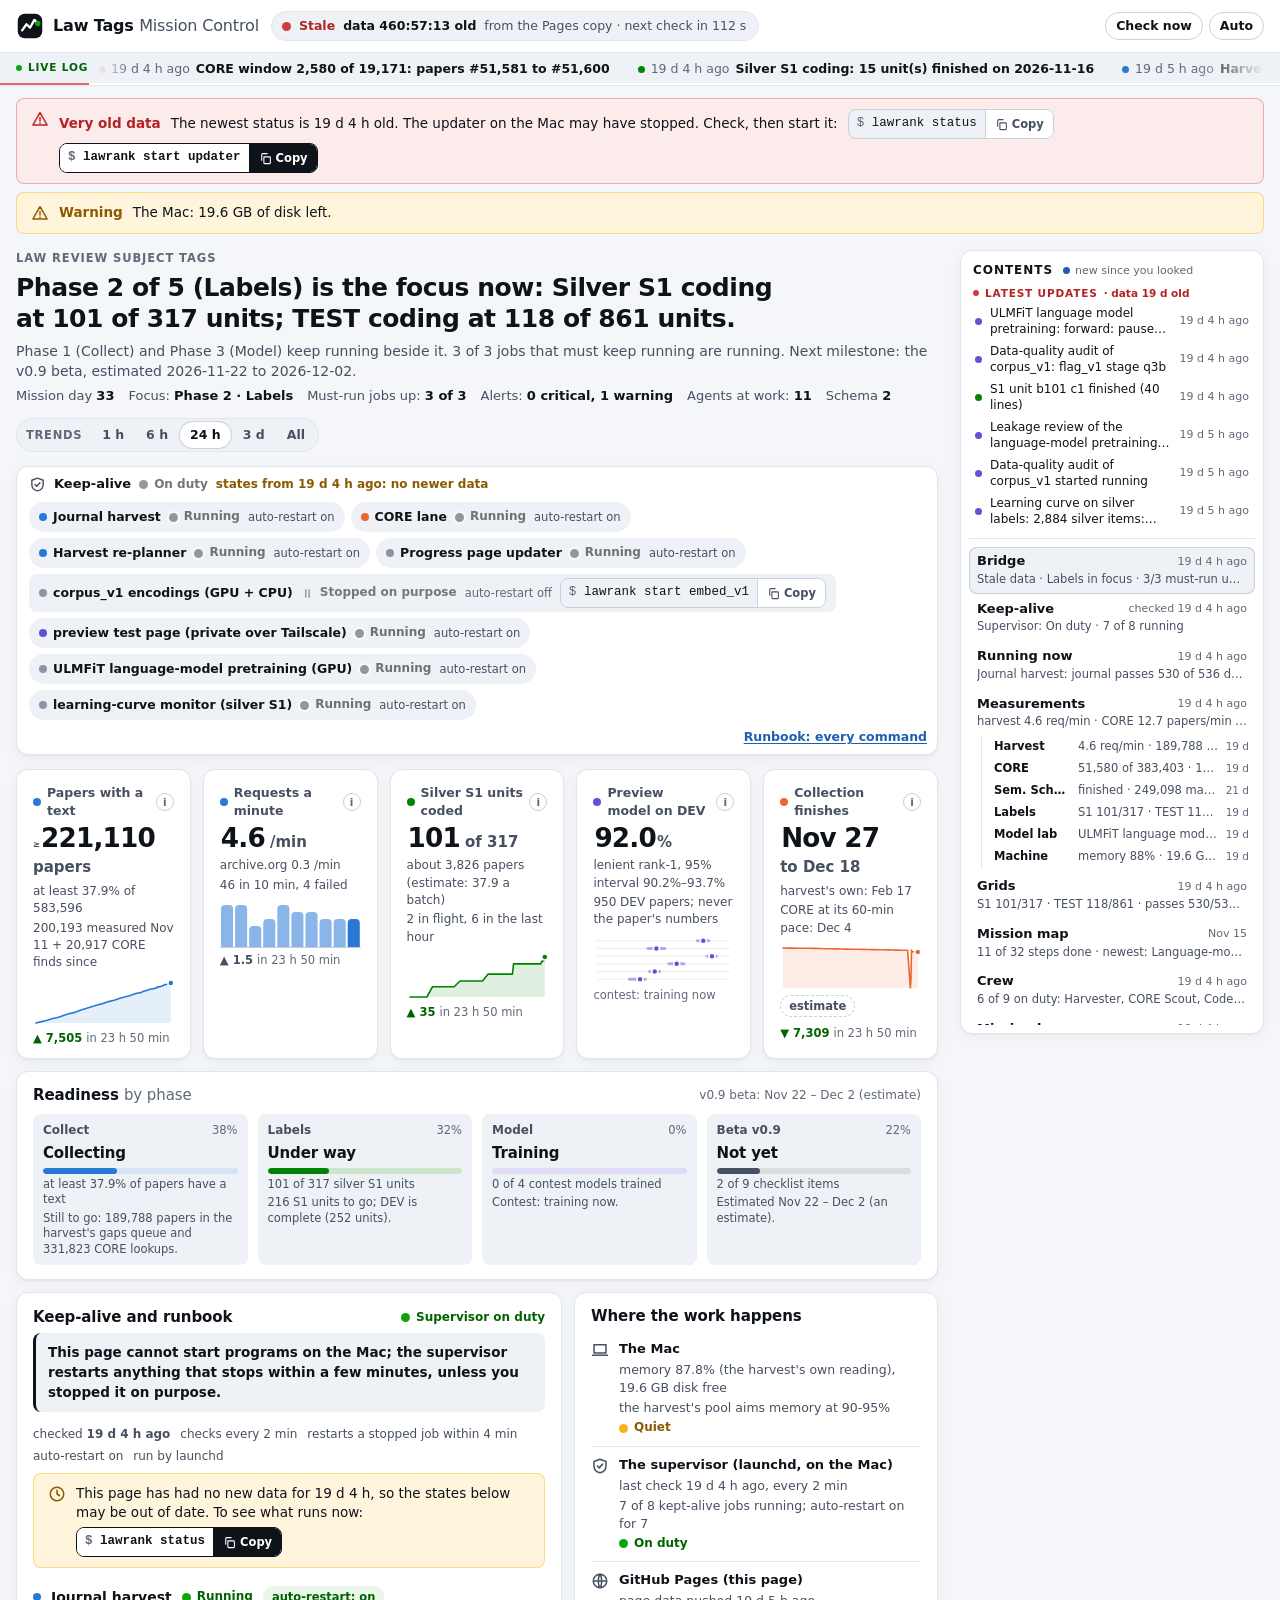
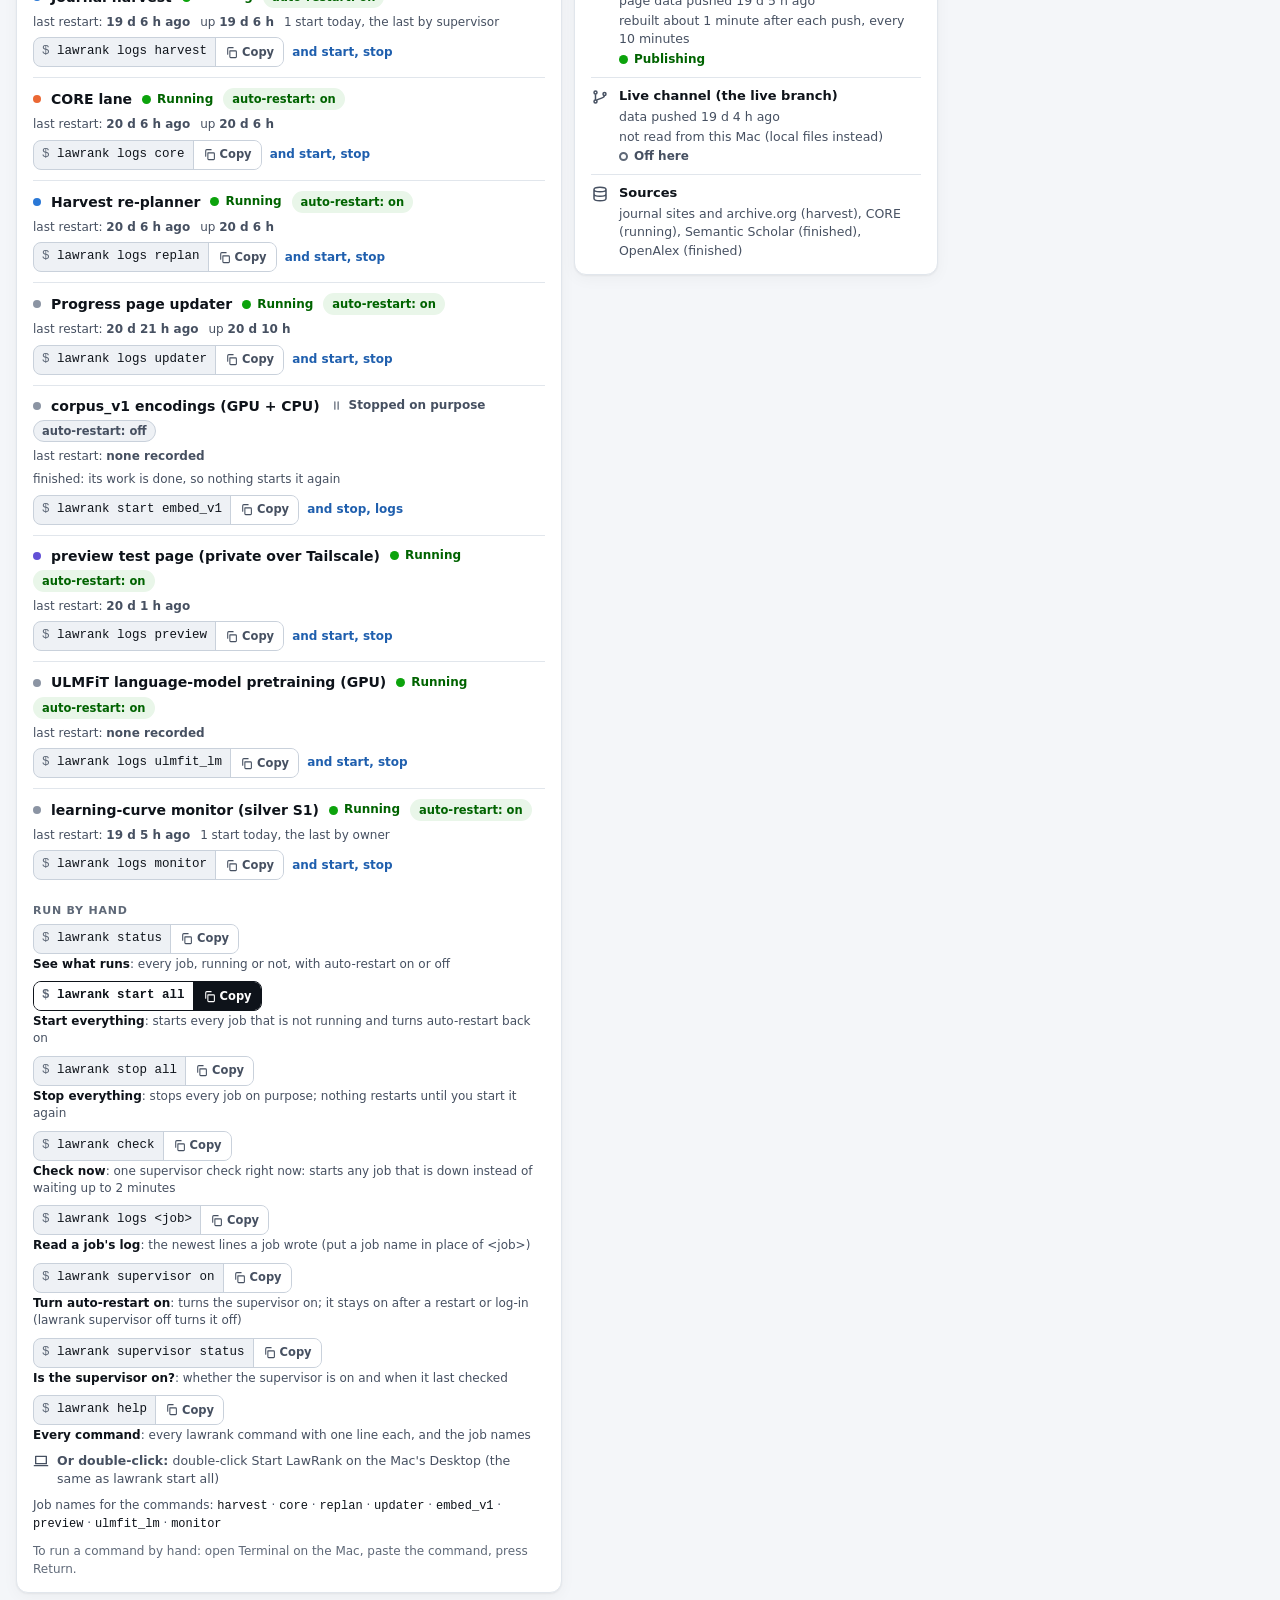
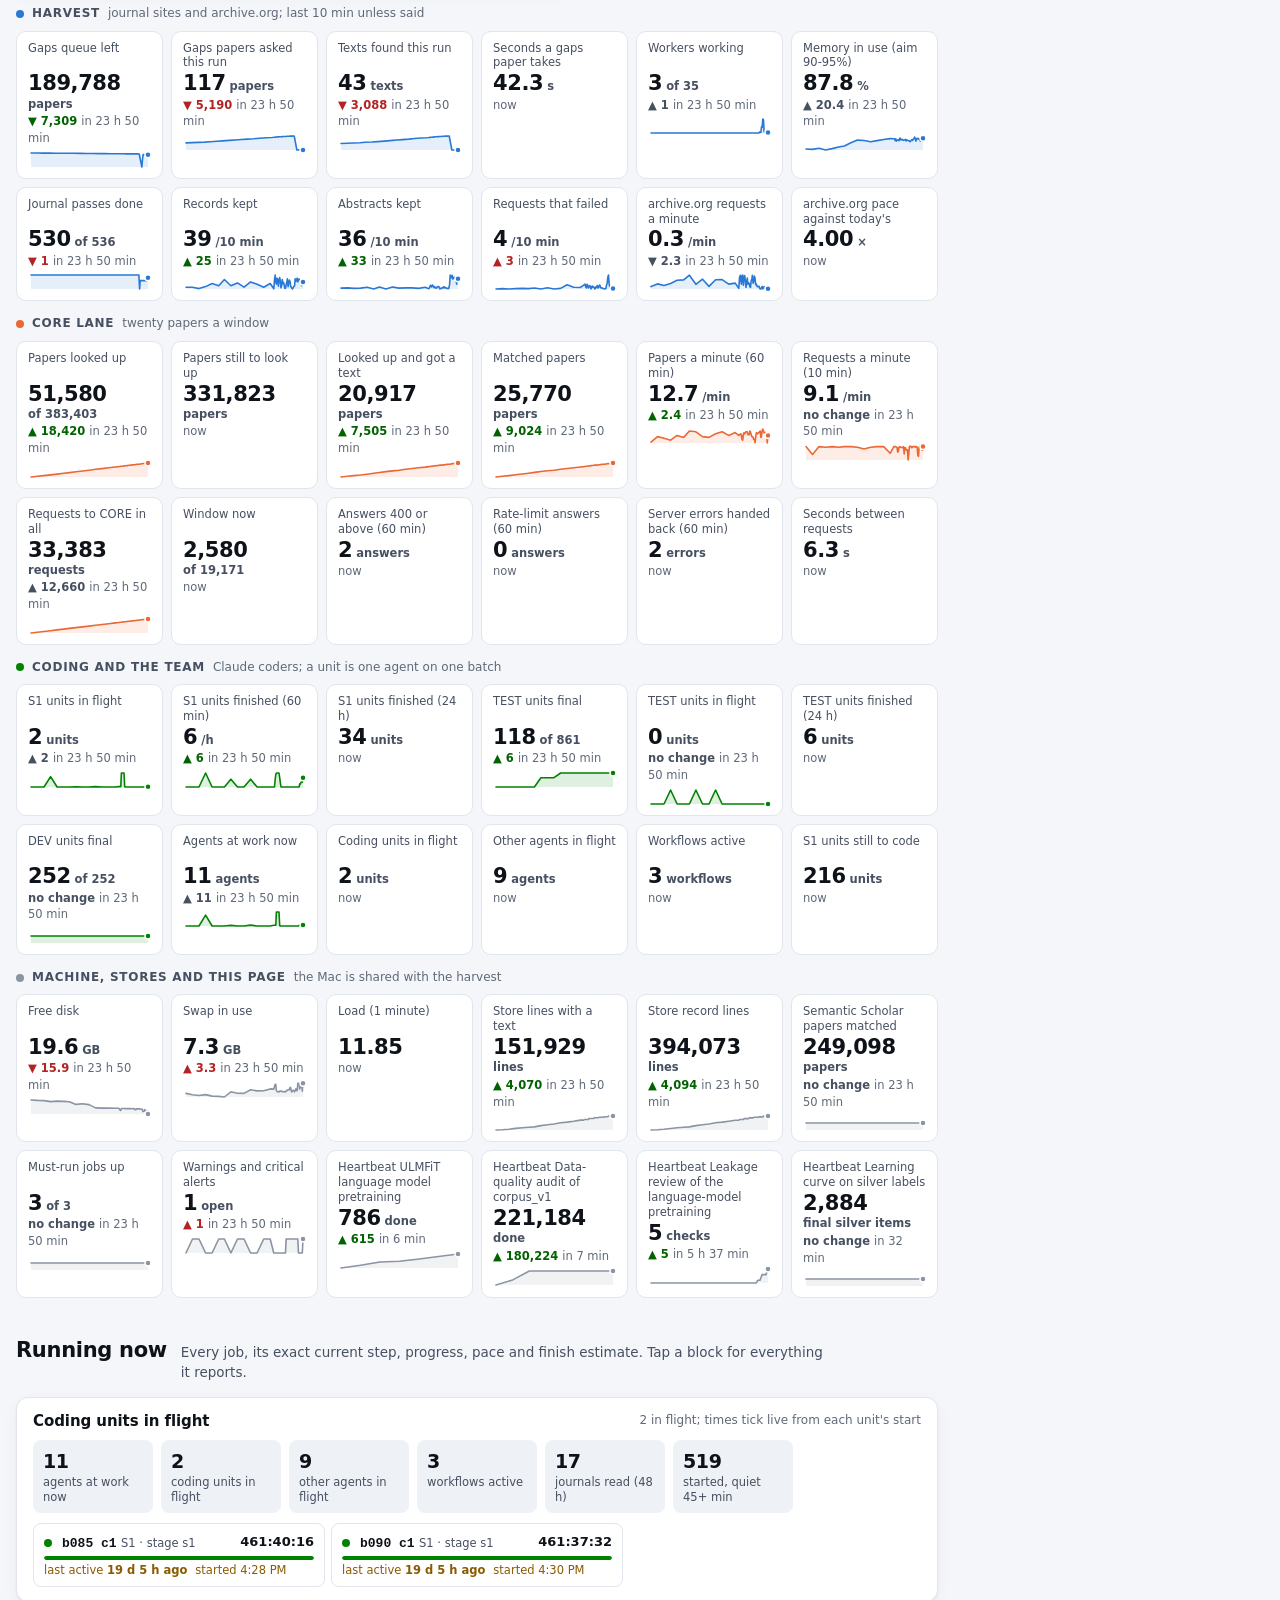
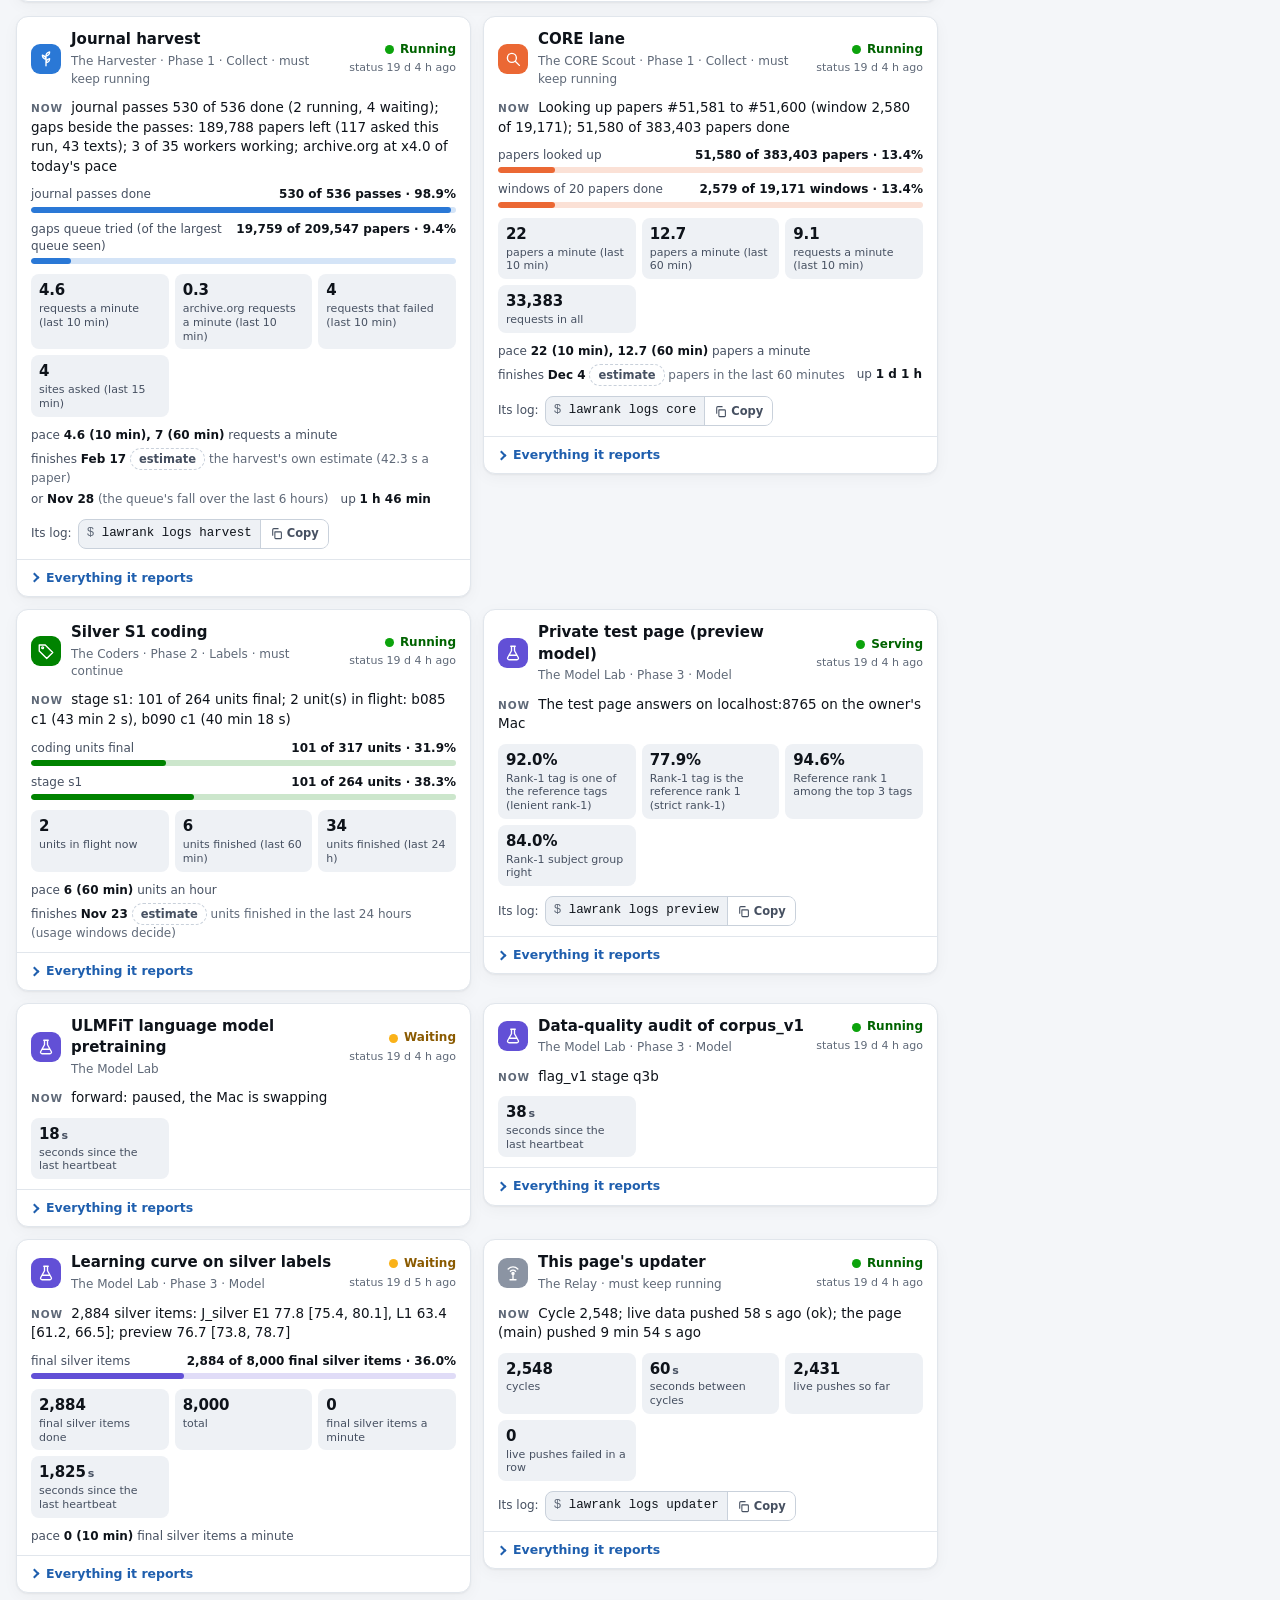
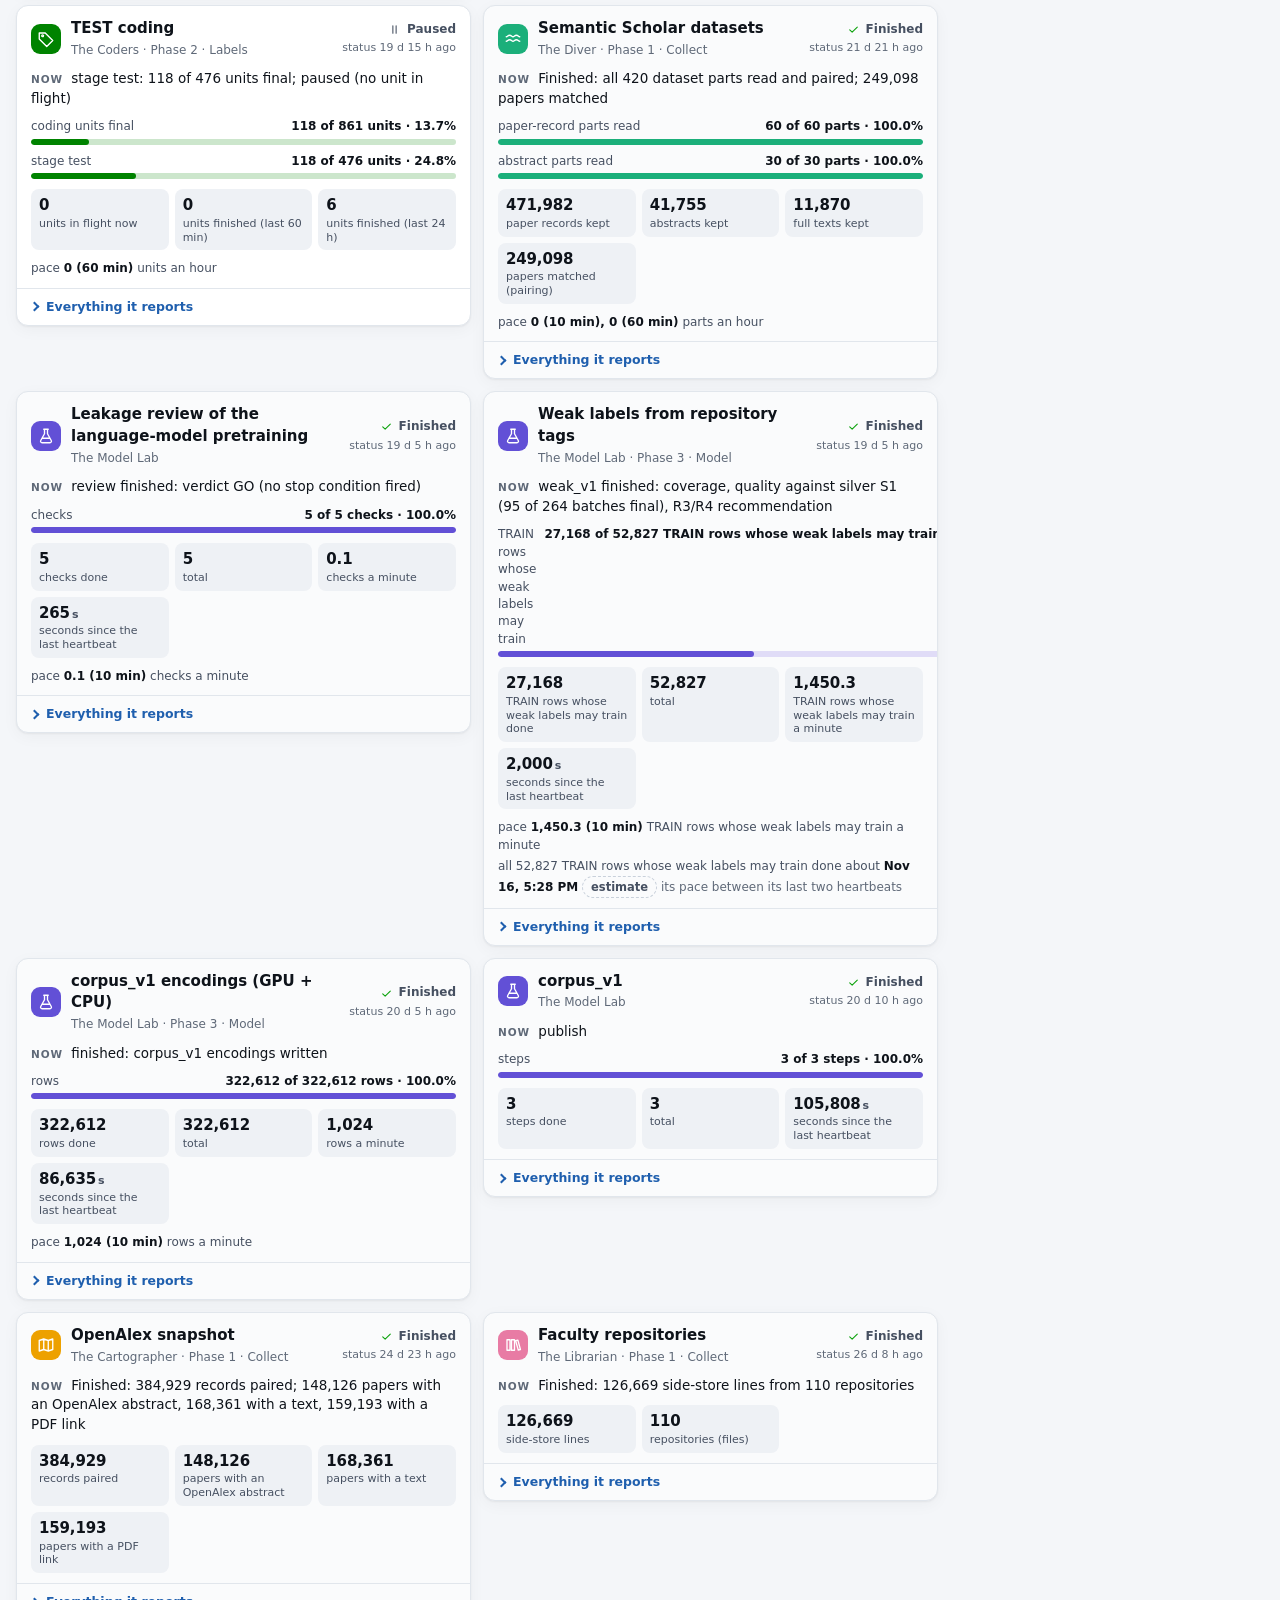
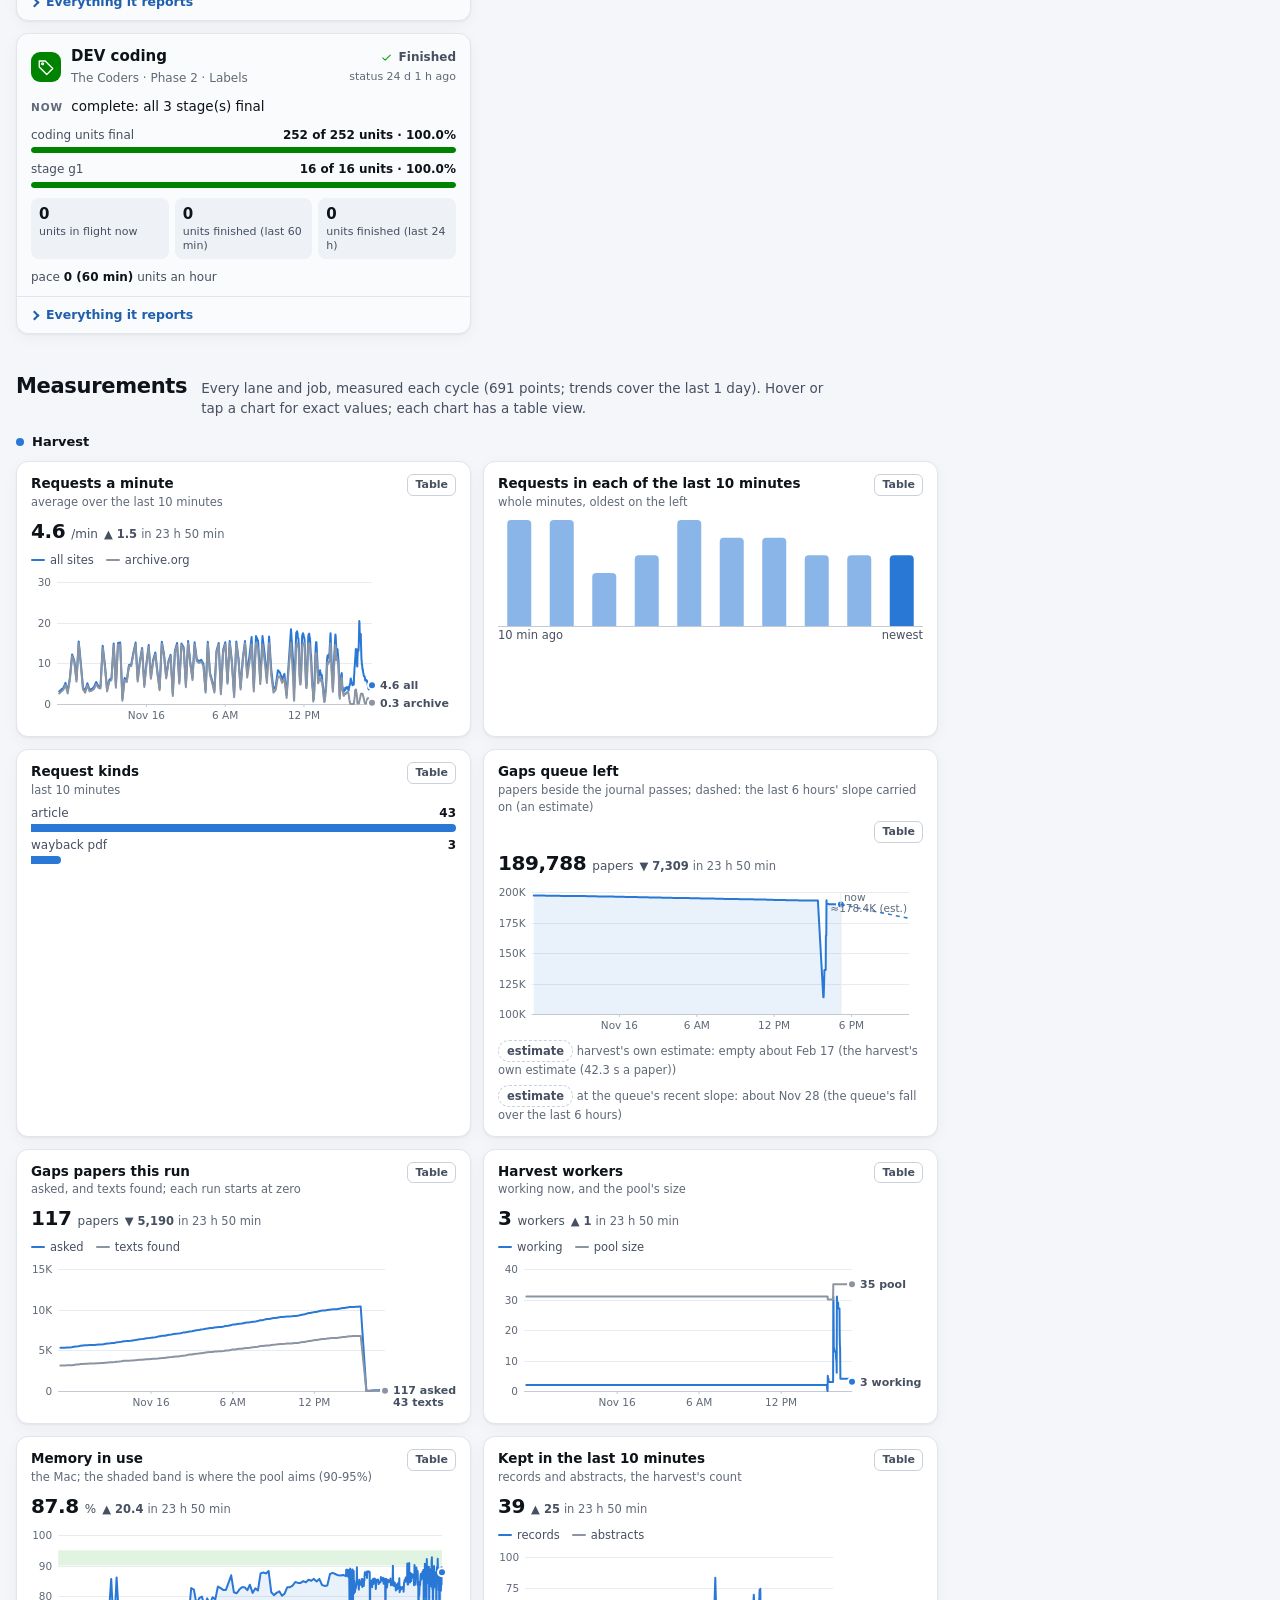
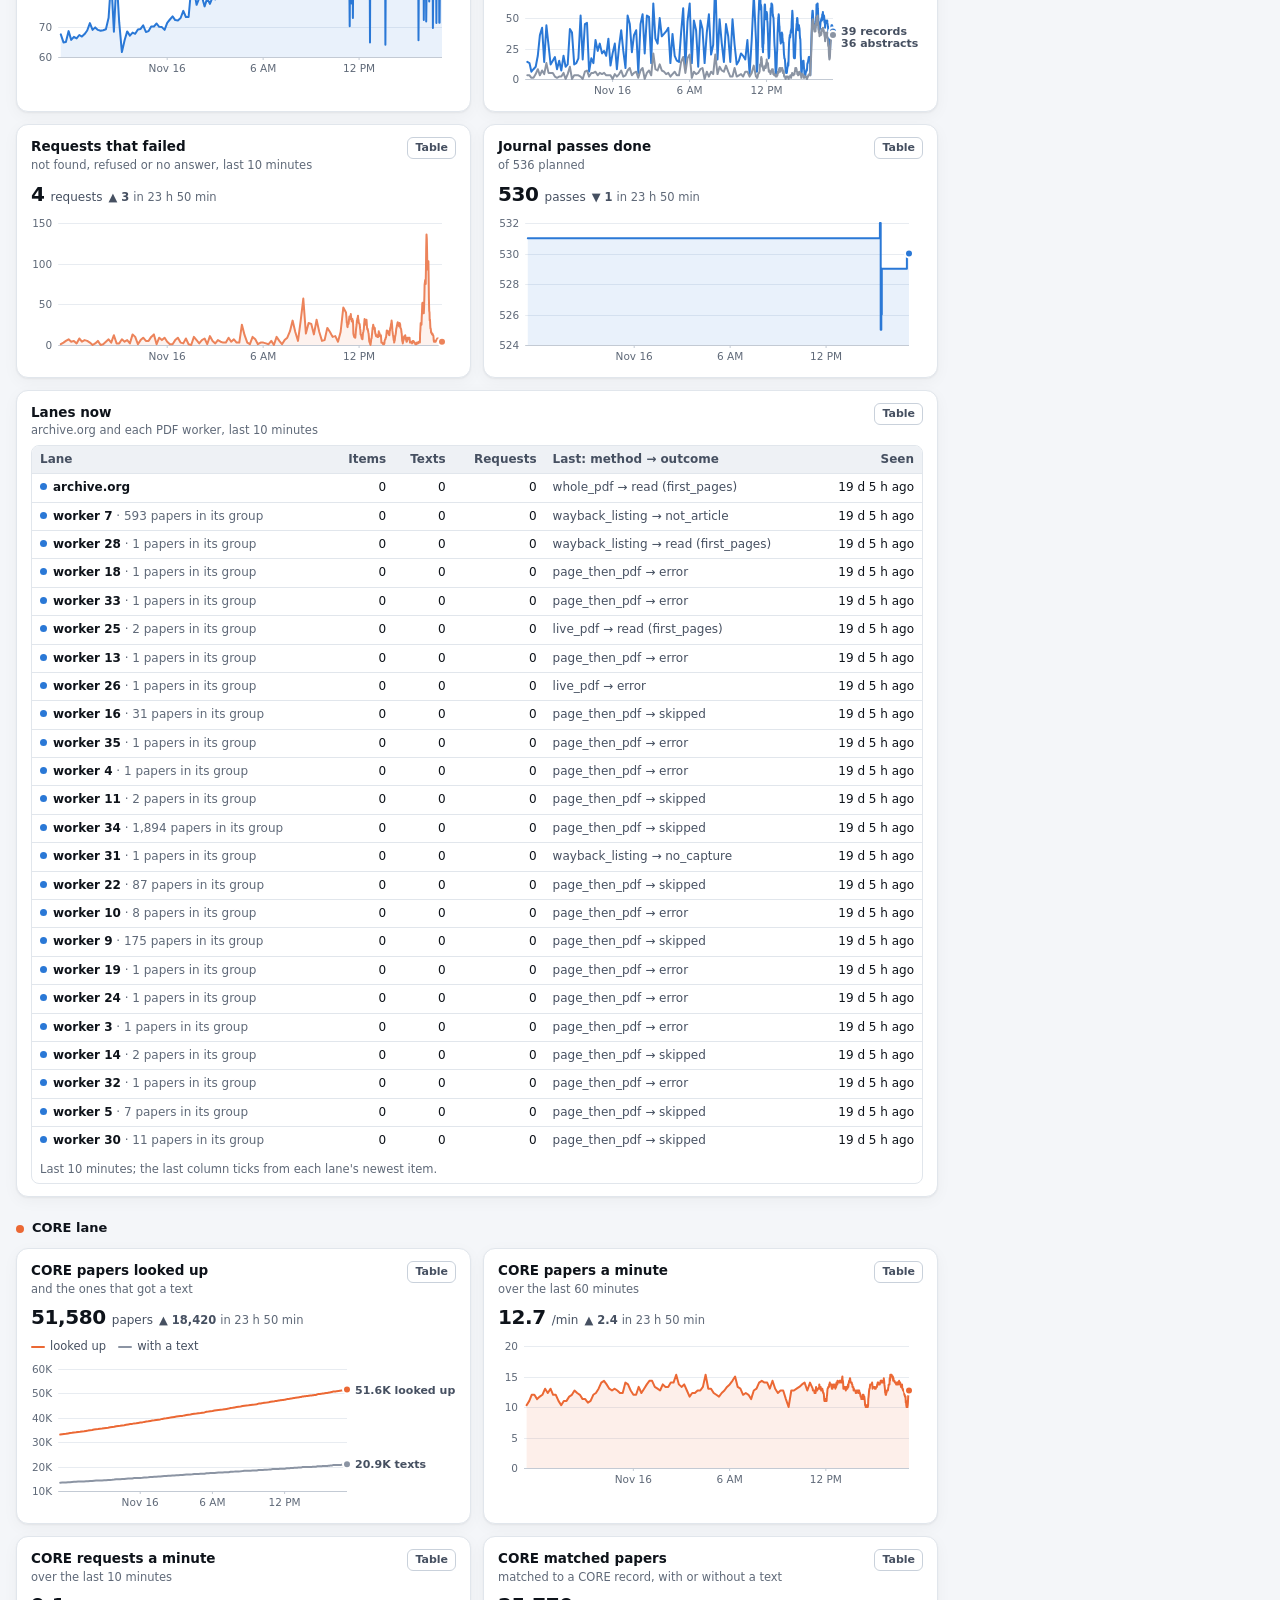
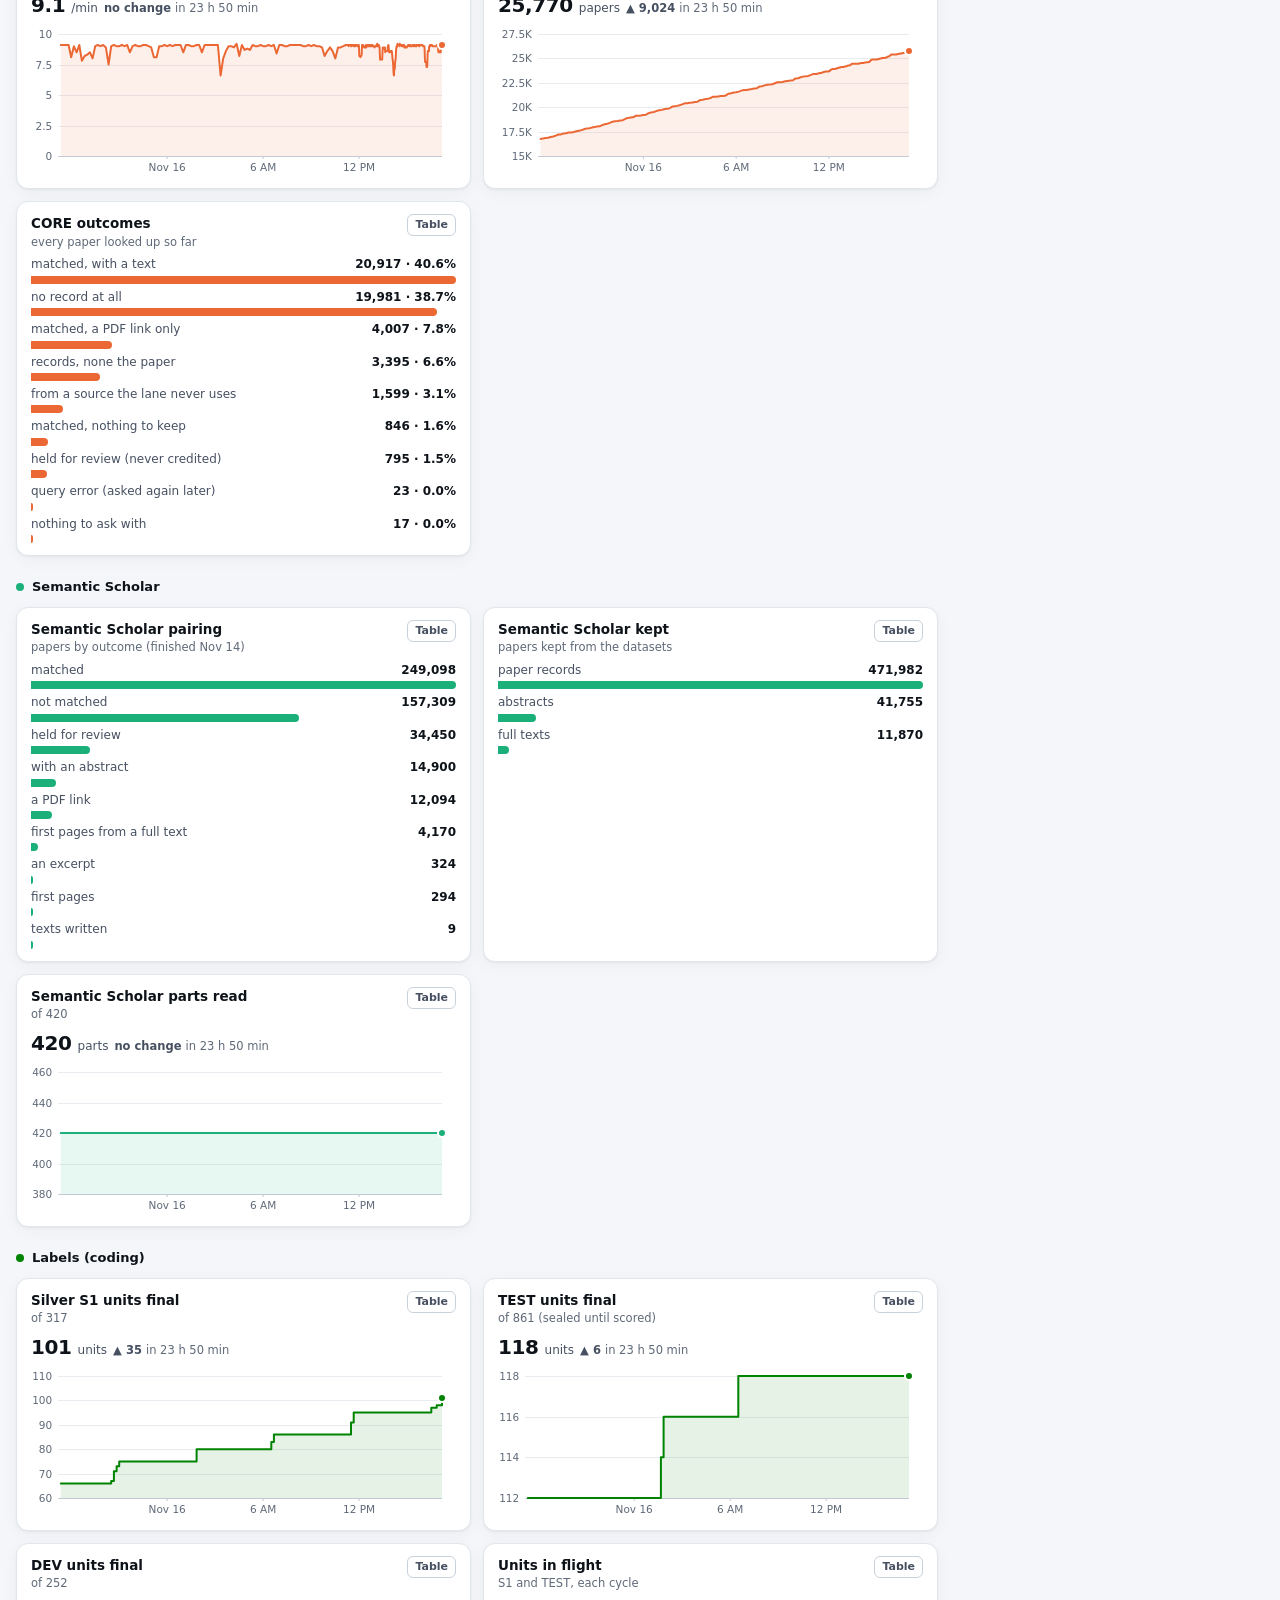
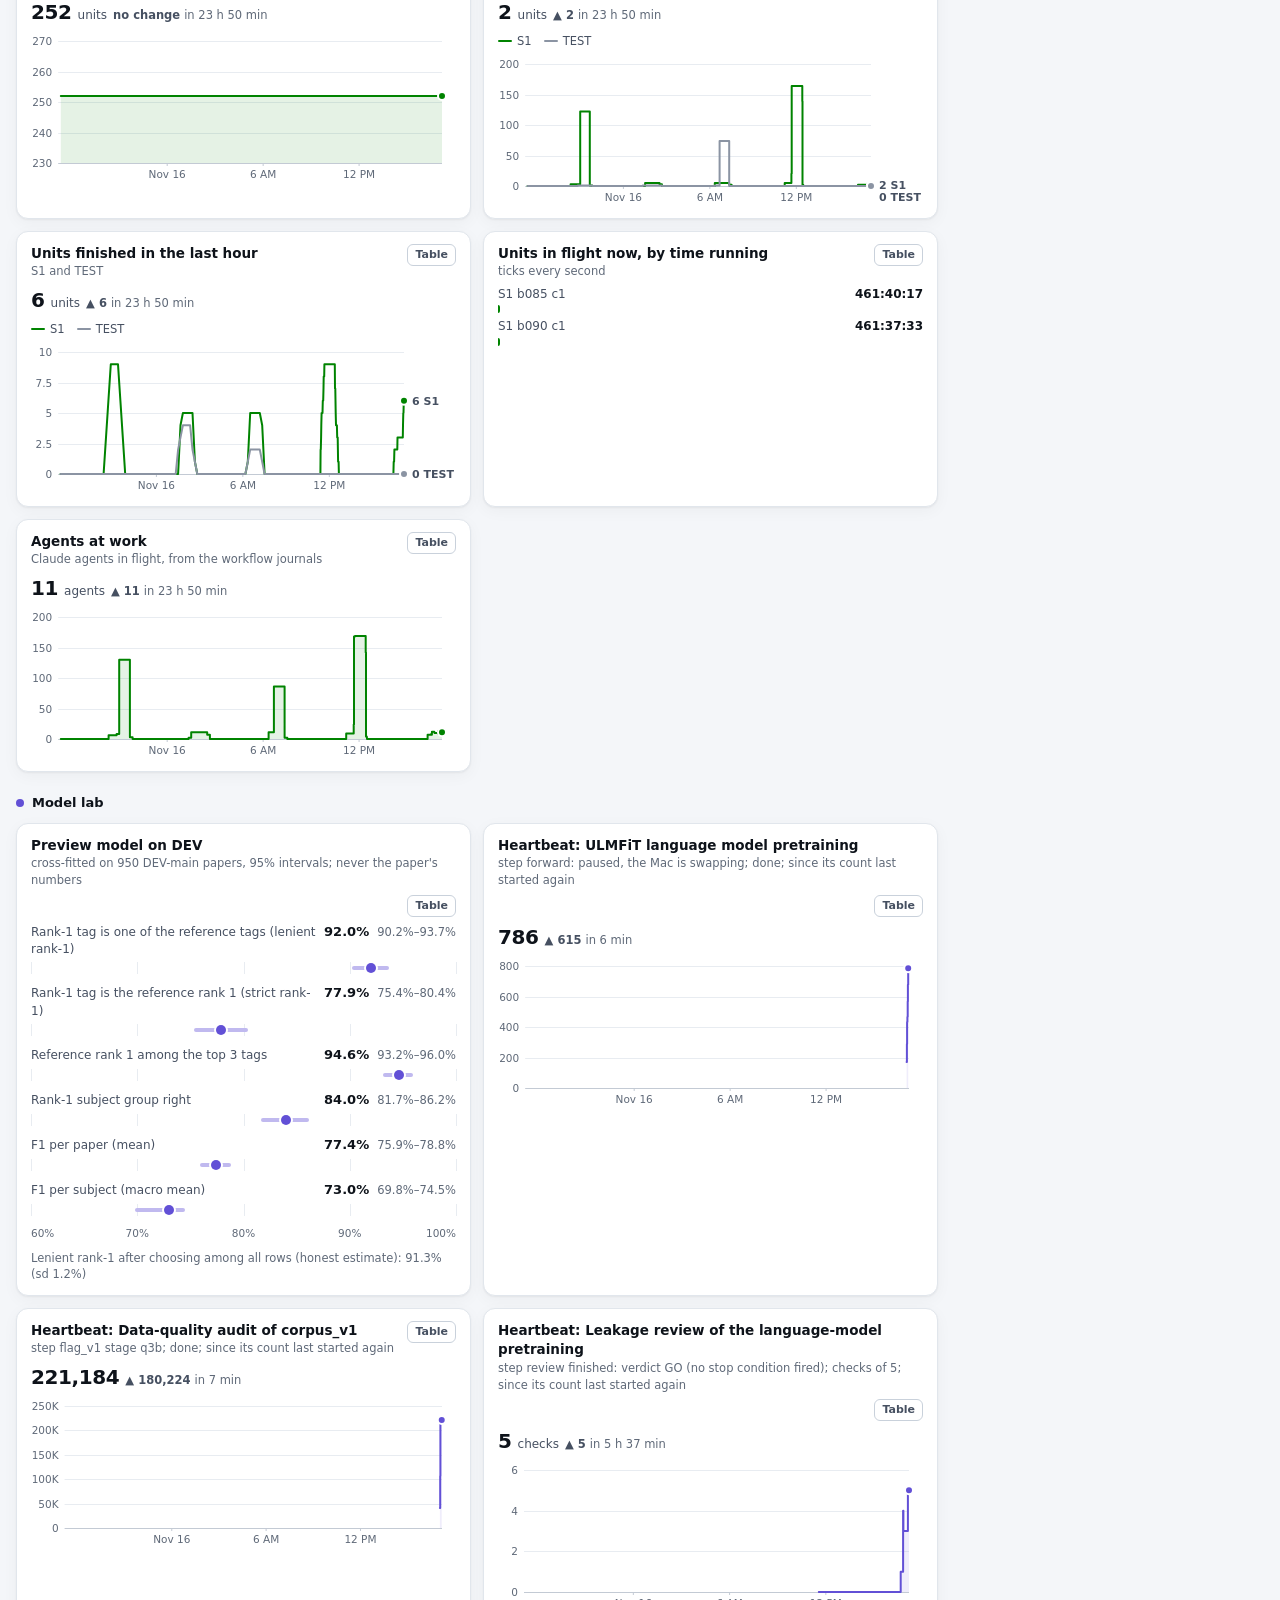
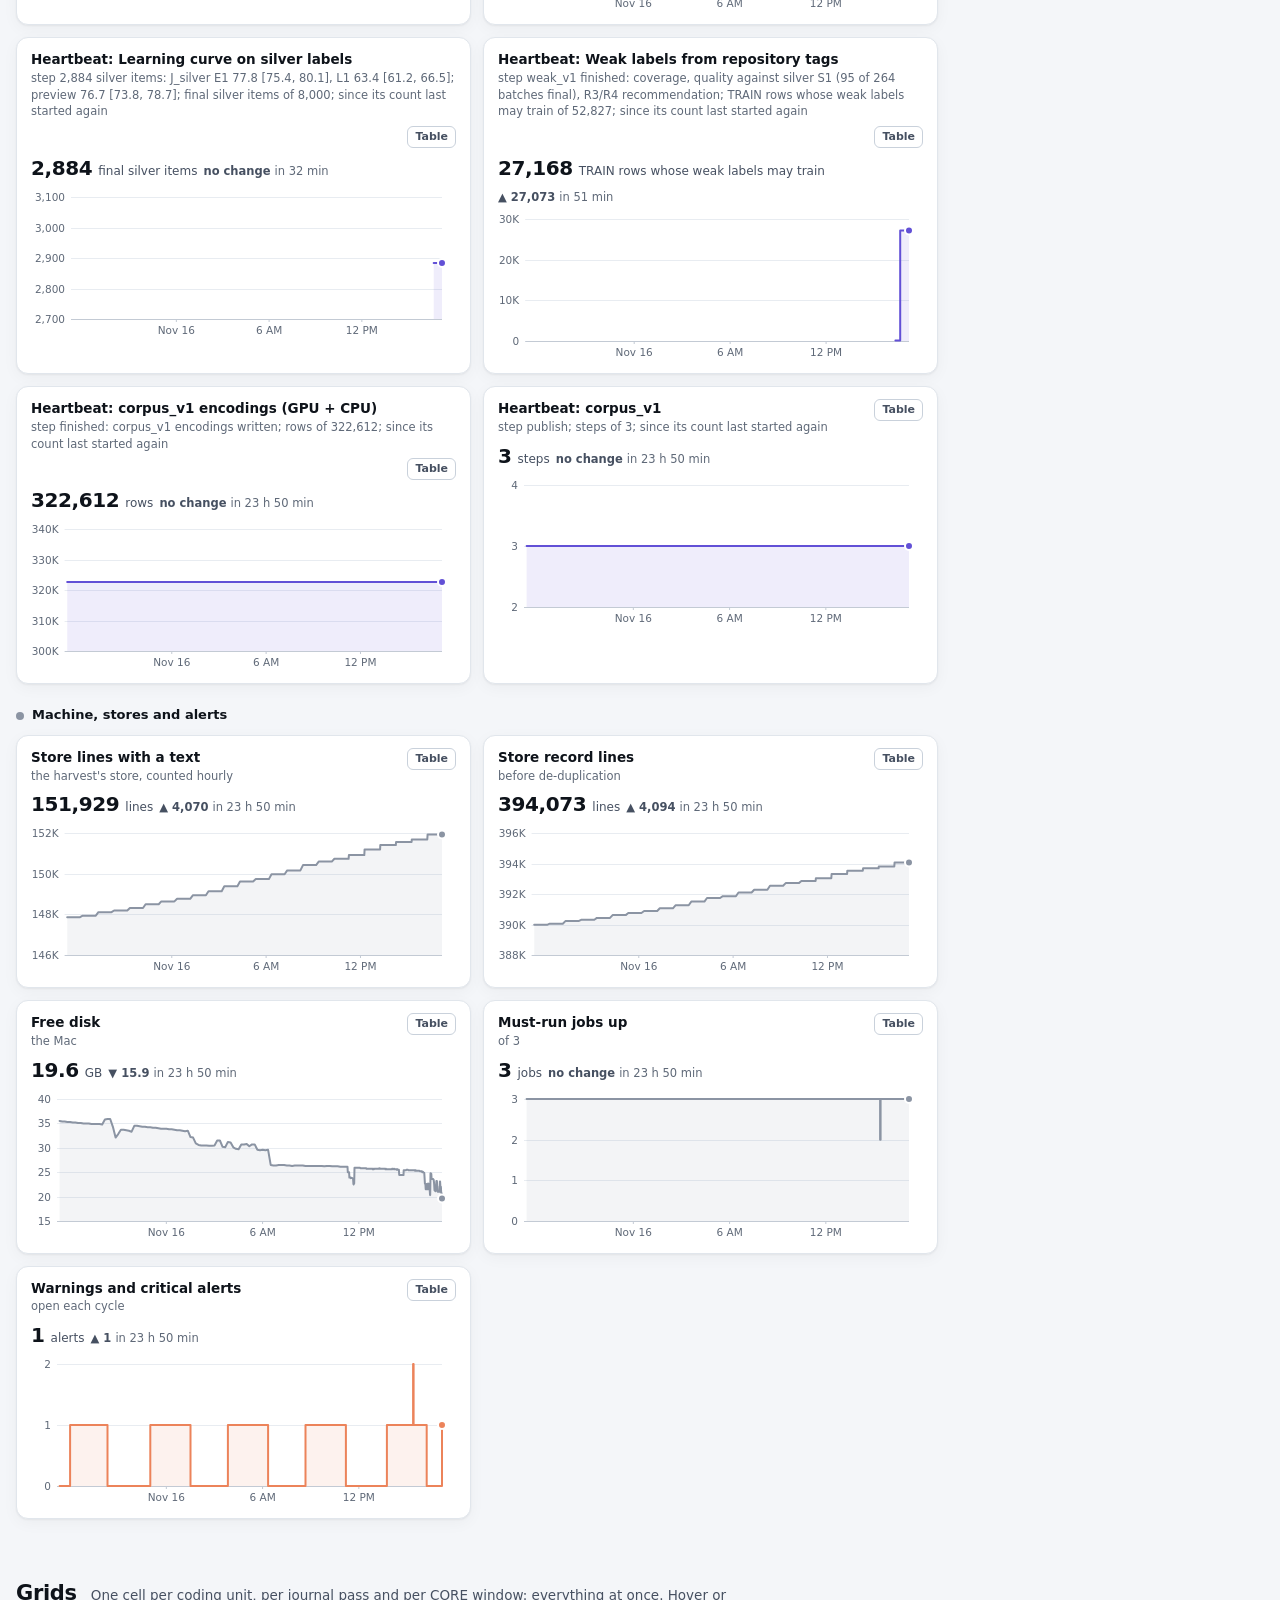
==== commit 0020781a: "status 2026-11-16 17:11 UTC" ====
--- a/site/index.html
+++ b/site/index.html
@@ -211,8 +211,11 @@
           <span class="every-state" id="every-state"></span>
         </div>
         <p class="every-what">The preview model: paste an abstract or upload a PDF and see its ranked subject tags.</p>
-        <p class="every-where"><b>To open it:</b> on your phone or the Mac with Tailscale on, use the address in <b>RUNBOOK.md</b> on the Mac (its part on the test page on your phone). On the Mac itself: <code class="every-host">localhost:8765</code></p>
-        <p class="every-private"><b>Private:</b> opens only on your own devices in your tailnet (Tailscale). Anyone else gets no answer, and this public page does not print its address.</p>
+        <div class="every-open">
+          <a class="btn primary" id="every-test-link" href="https://law-reitinger-01.tail2c9d5e.ts.net/" target="_blank" rel="noopener noreferrer" referrerpolicy="no-referrer">Open the private test page</a>
+          <code class="every-host">law-reitinger-01.tail2c9d5e.ts.net</code>
+        </div>
+        <p class="every-private"><b>Private:</b> opens only on your own Tailscale devices (your phone, and this Mac with Tailscale on). Anyone else gets no answer. On the Mac itself: <code class="every-host">localhost:8765</code></p>
         <p class="every-live" id="every-live">A Hugging Face Space would need a paid plan, so the test page stays on the Mac and is reached over Tailscale.</p>
       </div>
       <div class="card" aria-labelledby="every-web-h">
